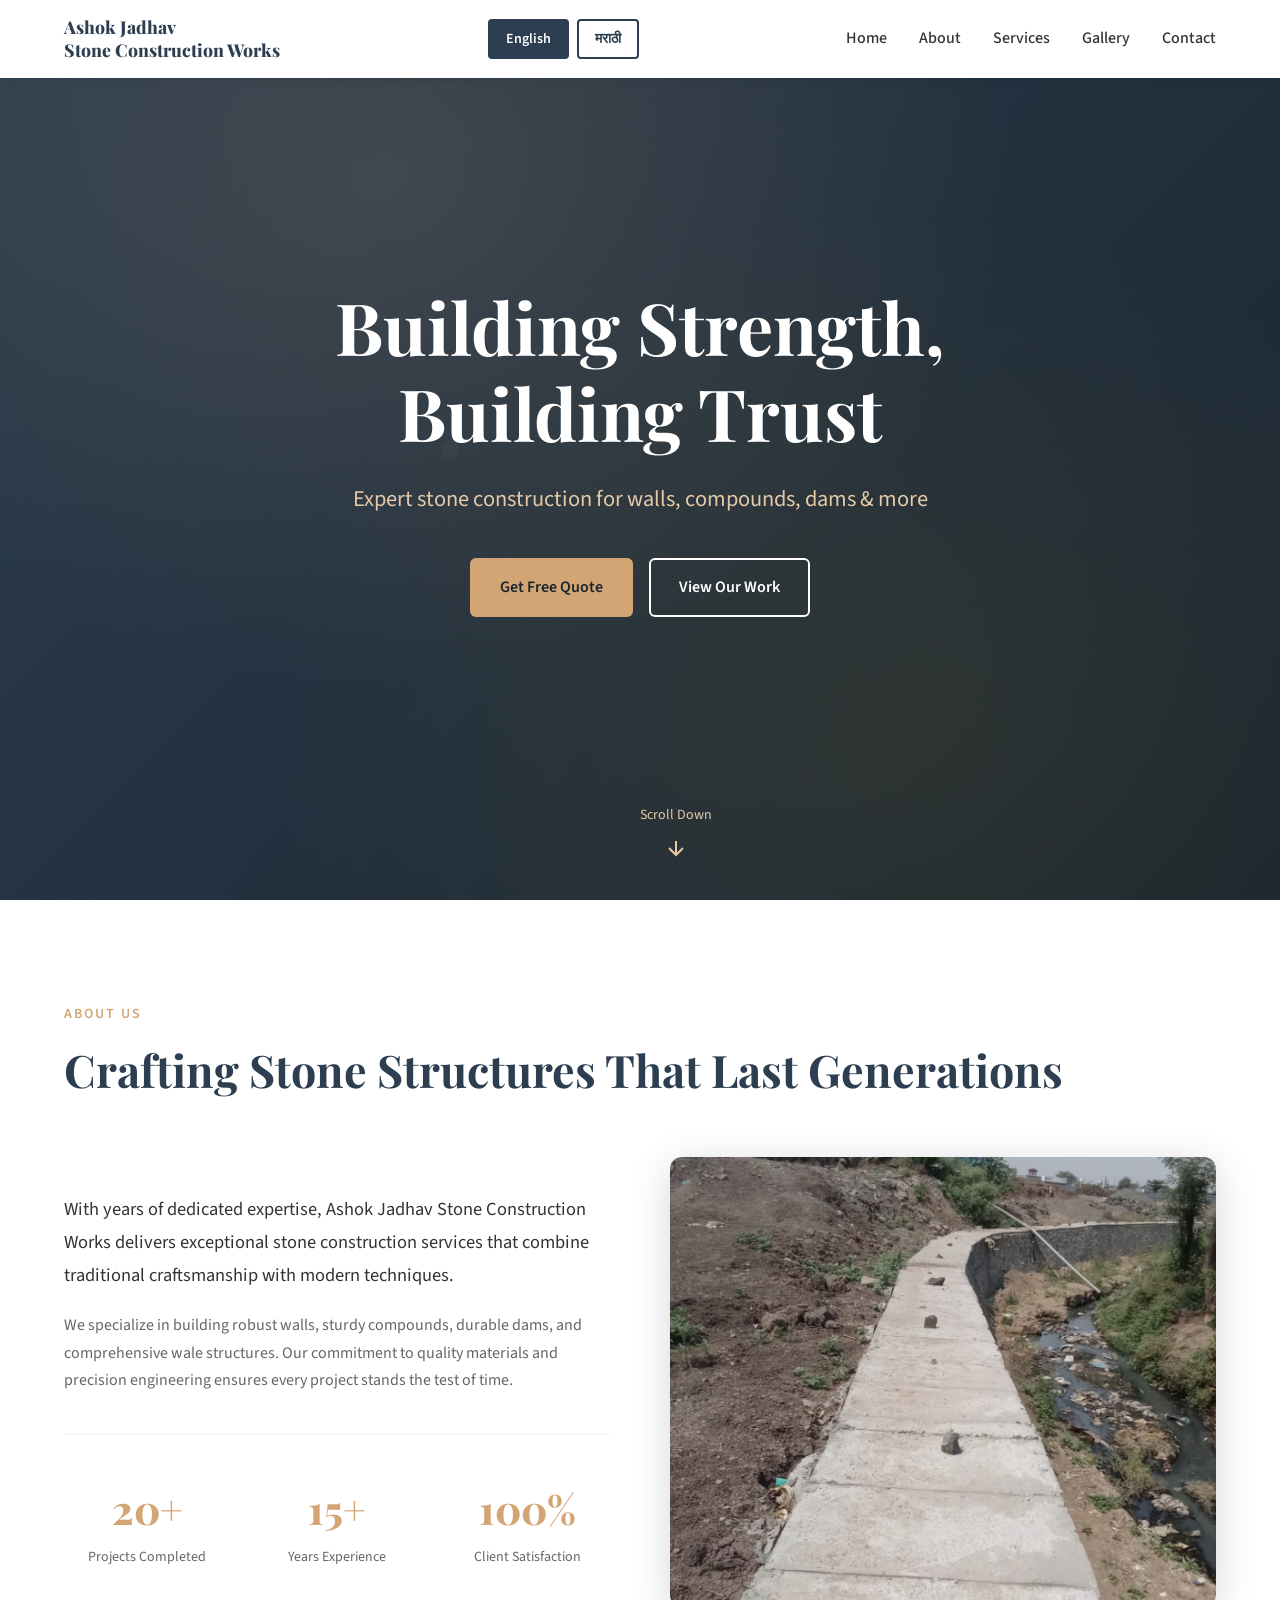
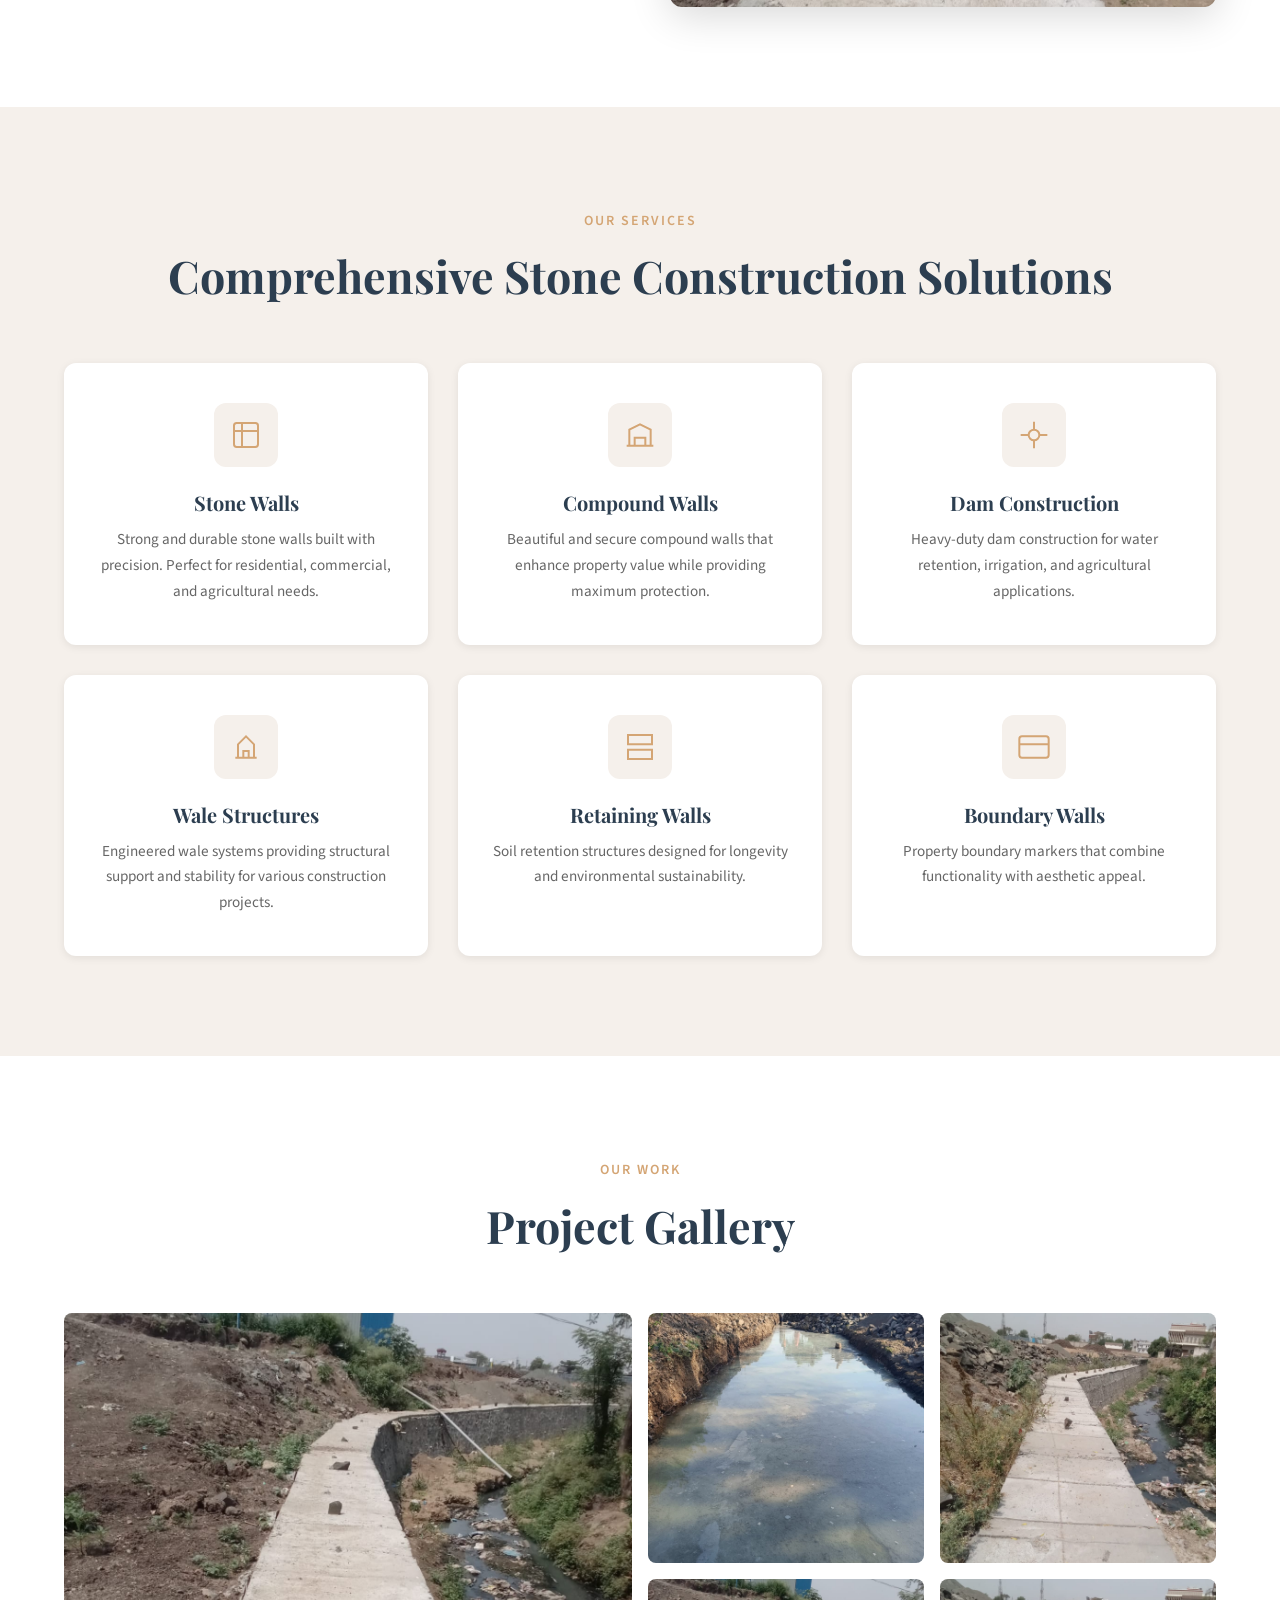
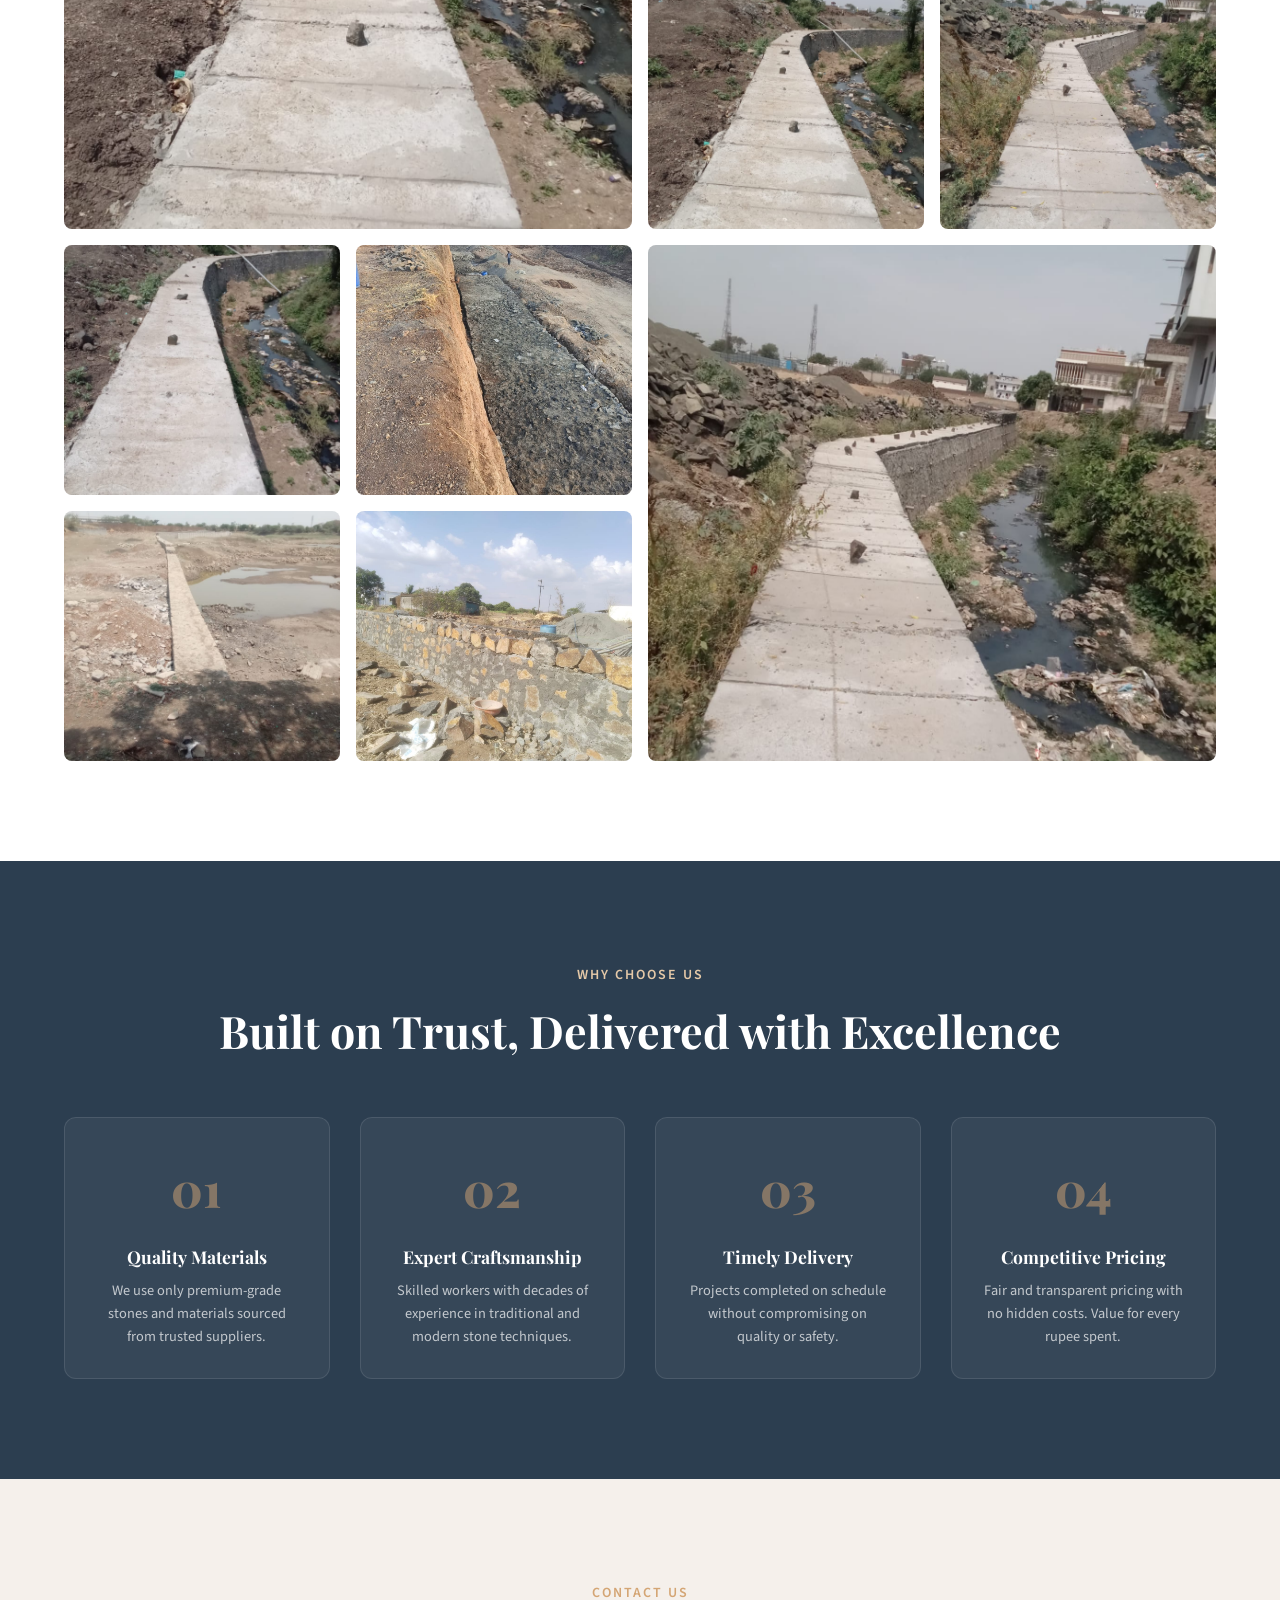
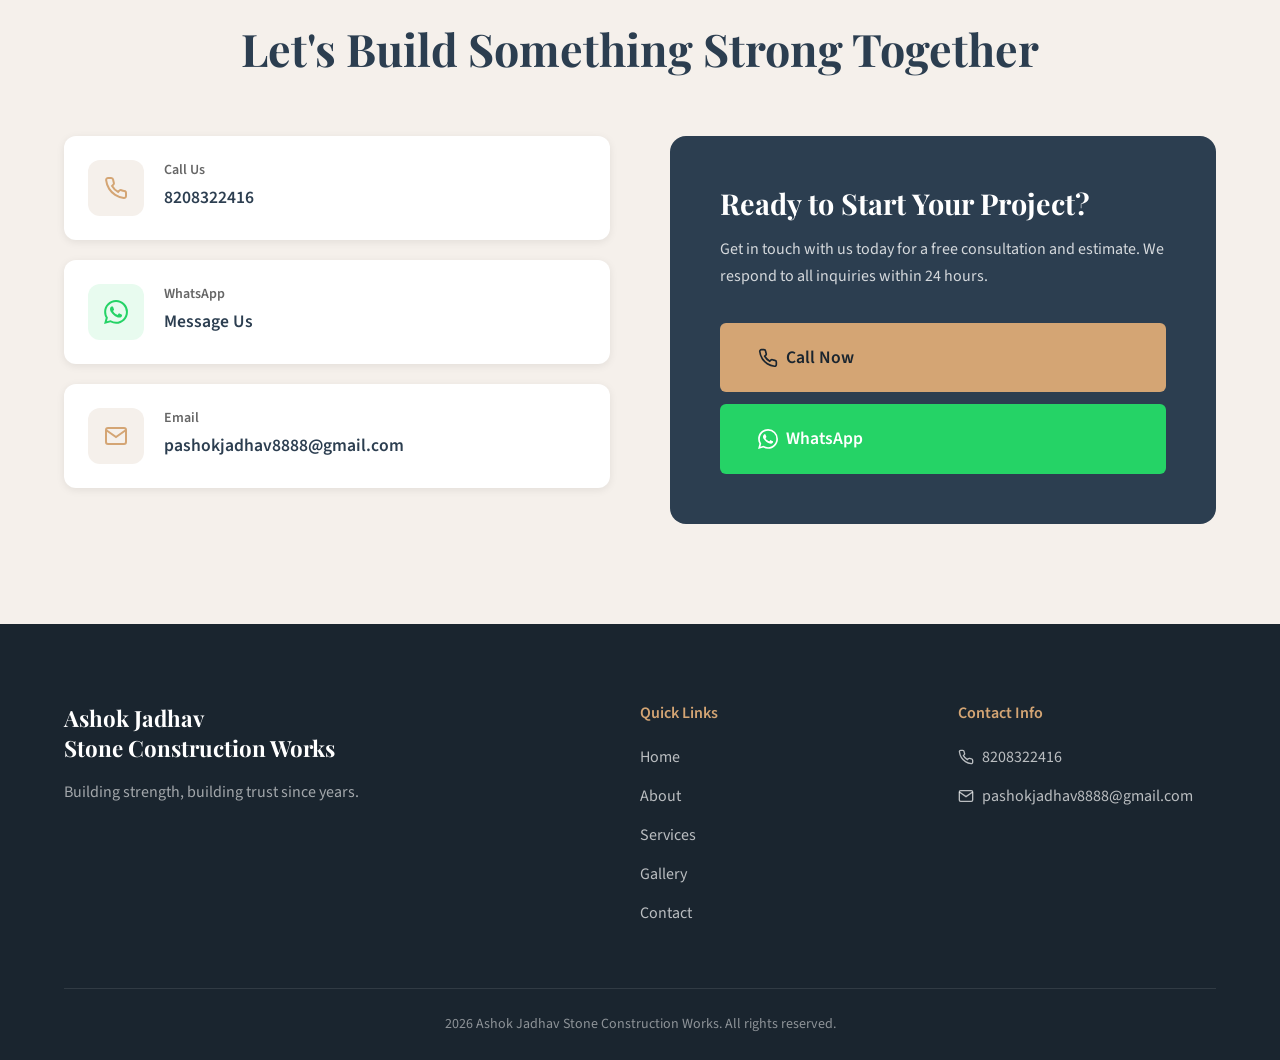
==== index.html @ bc6e1b74 "Add professional stone construction website with bilingual support" ====
<!DOCTYPE html>
<html lang="en">
<head>
    <meta charset="UTF-8">
    <meta name="viewport" content="width=device-width, initial-scale=1.0">
    <title>Ashok Jadhav Stone Construction Works</title>
    <link rel="preconnect" href="https://fonts.googleapis.com">
    <link rel="preconnect" href="https://fonts.gstatic.com" crossorigin>
    <link href="https://fonts.googleapis.com/css2?family=Playfair+Display:wght@600;700;800&family=Source+Sans+3:wght@400;500;600&display=swap" rel="stylesheet">
    <link rel="stylesheet" href="style.css">
</head>
<body>
    <!-- Navigation -->
    <nav class="navbar">
        <div class="nav-container">
            <a href="#" class="logo">Ashok Jadhav<br>Stone Construction Works</a>
            <div class="lang-toggle">
                <button class="lang-btn active" data-lang="en">English</button>
                <button class="lang-btn" data-lang="mr">मराठी</button>
            </div>
            <button class="mobile-menu-btn" aria-label="Menu">
                <span></span>
                <span></span>
                <span></span>
            </button>
            <ul class="nav-links">
                <li><a href="#home" data-en="Home" data-mr="मुख्यपृष्ठ">Home</a></li>
                <li><a href="#about" data-en="About" data-mr="आमच्याबद्दल">About</a></li>
                <li><a href="#services" data-en="Services" data-mr="सेवा">Services</a></li>
                <li><a href="#gallery" data-en="Gallery" data-mr="गॅलरी">Gallery</a></li>
                <li><a href="#contact" data-en="Contact" data-mr="संपर्क">Contact</a></li>
            </ul>
        </div>
    </nav>

    <!-- Hero Section -->
    <section id="home" class="hero">
        <div class="hero-overlay"></div>
        <div class="hero-content">
            <h1 class="hero-title">
                <span data-en="Building Strength," data-mr="ताकद बांधणे,">Building Strength,</span>
                <span data-en="Building Trust" data-mr="विश्वास बांधणे">Building Trust</span>
            </h1>
            <p class="hero-subtitle" data-en="Expert stone construction for walls, compounds, dams & more" data-mr="भिंती, कंपाऊंड, धरण आणि इतर कामांसाठी तज्ञ दगड बांधकाम">Expert stone construction for walls, compounds, dams & more</p>
            <div class="hero-cta">
                <a href="#contact" class="btn btn-primary" data-en="Get Free Quote" data-mr="मोफत कोटेशन मिळवा">Get Free Quote</a>
                <a href="#gallery" class="btn btn-secondary" data-en="View Our Work" data-mr="आमचे काम पहा">View Our Work</a>
            </div>
        </div>
        <div class="hero-scroll">
            <span data-en="Scroll Down" data-mr="खाली स्क्रॉल करा">Scroll Down</span>
            <svg width="24" height="24" viewBox="0 0 24 24" fill="none" stroke="currentColor" stroke-width="2">
                <path d="M12 5v14M5 12l7 7 7-7"/>
            </svg>
        </div>
    </section>

    <!-- About Section -->
    <section id="about" class="section about-section">
        <div class="container">
            <!-- English Content -->
            <div class="lang-content active" data-lang="en">
                <div class="section-header">
                    <span class="section-tag">About Us</span>
                    <h2 class="section-title">Crafting Stone Structures That Last Generations</h2>
                </div>
                <div class="about-grid">
                    <div class="about-text">
                        <p class="about-lead">With years of dedicated expertise, Ashok Jadhav Stone Construction Works delivers exceptional stone construction services that combine traditional craftsmanship with modern techniques.</p>
                        <p>We specialize in building robust walls, sturdy compounds, durable dams, and comprehensive wale structures. Our commitment to quality materials and precision engineering ensures every project stands the test of time.</p>
                        <div class="about-stats">
                            <div class="stat">
                                <span class="stat-number">20+</span>
                                <span class="stat-label">Projects Completed</span>
                            </div>
                            <div class="stat">
                                <span class="stat-number">15+</span>
                                <span class="stat-label">Years Experience</span>
                            </div>
                            <div class="stat">
                                <span class="stat-number">100%</span>
                                <span class="stat-label">Client Satisfaction</span>
                            </div>
                        </div>
                    </div>
                    <div class="about-image">
                        <img src="images/stone-wall-1.jpeg" alt="Stone construction work">
                    </div>
                </div>
            </div>
            <!-- Marathi Content -->
            <div class="lang-content" data-lang="mr">
                <div class="section-header">
                    <span class="section-tag">आमच्याबद्दल</span>
                    <h2 class="section-title">पिढ्या-पिढ्या टिकणारी दगडी संरचना बांधणे</h2>
                </div>
                <div class="about-grid">
                    <div class="about-text">
                        <p class="about-lead">अनेक वर्षांच्या समर्पित कौशल्यासह, अशोक जाधव स्टोन कंस्ट्रक्शन वर्क्स परंपरागत कारागिरी आणि आधुनिक तंत्र यांचे संयोजन करून असाधारण दगड बांधकाम सेवा प्रदान करते.</p>
                        <p>आम्ही मजबूत भिंती, टिकाऊ कंपाऊंड, दीर्घायुषी धरण आणि व्यापक वेल स्ट्रक्चर बांधण्यात माहिर आहोत. गुणवत्तापूर्ण सामग्री आणि अचूक इंजिनीरिंगच्या वचनबद्धतेमुळे प्रत्येक प्रकल्प काळाची कसोटी सहन करतो.</p>
                        <div class="about-stats">
                            <div class="stat">
                                <span class="stat-number">20+</span>
                                <span class="stat-label">पूर्ण केलेले प्रकल्प</span>
                            </div>
                            <div class="stat">
                                <span class="stat-number">15+</span>
                                <span class="stat-label">वर्षांचा अनुभव</span>
                            </div>
                            <div class="stat">
                                <span class="stat-number">100%</span>
                                <span class="stat-label">ग्राहक समाधान</span>
                            </div>
                        </div>
                    </div>
                    <div class="about-image">
                        <img src="images/stone-wall-1.jpeg" alt="दगड बांधकाम काम">
                    </div>
                </div>
            </div>
        </div>
    </section>

    <!-- Services Section -->
    <section id="services" class="section services-section">
        <div class="container">
            <!-- English Content -->
            <div class="lang-content active" data-lang="en">
                <div class="section-header center">
                    <span class="section-tag">Our Services</span>
                    <h2 class="section-title">Comprehensive Stone Construction Solutions</h2>
                </div>
                <div class="services-grid">
                    <div class="service-card">
                        <div class="service-icon">
                            <svg viewBox="0 0 24 24" fill="none" stroke="currentColor" stroke-width="1.5">
                                <rect x="3" y="3" width="18" height="18" rx="2"/>
                                <path d="M3 9h18M9 3v18"/>
                            </svg>
                        </div>
                        <h3>Stone Walls</h3>
                        <p>Strong and durable stone walls built with precision. Perfect for residential, commercial, and agricultural needs.</p>
                    </div>
                    <div class="service-card">
                        <div class="service-icon">
                            <svg viewBox="0 0 24 24" fill="none" stroke="currentColor" stroke-width="1.5">
                                <path d="M2 20h20M4 20V8l8-4 8 4v12"/>
                                <path d="M8 20v-6h8v6"/>
                            </svg>
                        </div>
                        <h3>Compound Walls</h3>
                        <p>Beautiful and secure compound walls that enhance property value while providing maximum protection.</p>
                    </div>
                    <div class="service-card">
                        <div class="service-icon">
                            <svg viewBox="0 0 24 24" fill="none" stroke="currentColor" stroke-width="1.5">
                                <path d="M12 2v6M12 22v-6M2 12h6M22 12h-6"/>
                                <circle cx="12" cy="12" r="4"/>
                            </svg>
                        </div>
                        <h3>Dam Construction</h3>
                        <p>Heavy-duty dam construction for water retention, irrigation, and agricultural applications.</p>
                    </div>
                    <div class="service-card">
                        <div class="service-icon">
                            <svg viewBox="0 0 24 24" fill="none" stroke="currentColor" stroke-width="1.5">
                                <path d="M4 20h16M6 20V10l6-6 6 6v10"/>
                                <path d="M10 20v-5h4v5"/>
                            </svg>
                        </div>
                        <h3>Wale Structures</h3>
                        <p>Engineered wale systems providing structural support and stability for various construction projects.</p>
                    </div>
                    <div class="service-card">
                        <div class="service-icon">
                            <svg viewBox="0 0 24 24" fill="none" stroke="currentColor" stroke-width="1.5">
                                <path d="M21 3H3v7h18V3zM21 14H3v7h18v-7z"/>
                            </svg>
                        </div>
                        <h3>Retaining Walls</h3>
                        <p>Soil retention structures designed for longevity and environmental sustainability.</p>
                    </div>
                    <div class="service-card">
                        <div class="service-icon">
                            <svg viewBox="0 0 24 24" fill="none" stroke="currentColor" stroke-width="1.5">
                                <rect x="1" y="4" width="22" height="16" rx="2"/>
                                <path d="M1 10h22"/>
                            </svg>
                        </div>
                        <h3>Boundary Walls</h3>
                        <p>Property boundary markers that combine functionality with aesthetic appeal.</p>
                    </div>
                </div>
            </div>
            <!-- Marathi Content -->
            <div class="lang-content" data-lang="mr">
                <div class="section-header center">
                    <span class="section-tag">आमच्या सेवा</span>
                    <h2 class="section-title">व्यापक दगड बांधकाम उपाय</h2>
                </div>
                <div class="services-grid">
                    <div class="service-card">
                        <div class="service-icon">
                            <svg viewBox="0 0 24 24" fill="none" stroke="currentColor" stroke-width="1.5">
                                <rect x="3" y="3" width="18" height="18" rx="2"/>
                                <path d="M3 9h18M9 3v18"/>
                            </svg>
                        </div>
                        <h3>दगडी भिंती</h3>
                        <p>अचूकतेने बांधलेल्या मजबूत आणि टिकाऊ दगडी भिंती. residential, commercial आणि agricultural गरजांसाठी योग्य.</p>
                    </div>
                    <div class="service-card">
                        <div class="service-icon">
                            <svg viewBox="0 0 24 24" fill="none" stroke="currentColor" stroke-width="1.5">
                                <path d="M2 20h20M4 20V8l8-4 8 4v12"/>
                                <path d="M8 20v-6h8v6"/>
                            </svg>
                        </div>
                        <h3>कंपाऊंड भिंती</h3>
                        <p>सुंदर आणि सुरक्षित कंपाऊंड भिंती ज्या मालमत्तेचे मूल्य वाढवतात आणि जास्तीत जास्त संरक्षण देतात.</p>
                    </div>
                    <div class="service-card">
                        <div class="service-icon">
                            <svg viewBox="0 0 24 24" fill="none" stroke="currentColor" stroke-width="1.5">
                                <path d="M12 2v6M12 22v-6M2 12h6M22 12h-6"/>
                                <circle cx="12" cy="12" r="4"/>
                            </svg>
                        </div>
                        <h3>धरण बांधकाम</h3>
                        <p>पाणी जिरवणे, सिंचन आणि शेती applications साठी भारी-कर्तव्य धरण बांधकाम.</p>
                    </div>
                    <div class="service-card">
                        <div class="service-icon">
                            <svg viewBox="0 0 24 24" fill="none" stroke="currentColor" stroke-width="1.5">
                                <path d="M4 20h16M6 20V10l6-6 6 6v10"/>
                                <path d="M10 20v-5h4v5"/>
                            </svg>
                        </div>
                        <h3>वेल स्ट्रक्चर</h3>
                        <p>विविध बांधकाम प्रकल्पांना संरचनात्मक आधार आणि स्थिरता देणारी engineering वेल सिस्टम.</p>
                    </div>
                    <div class="service-card">
                        <div class="service-icon">
                            <svg viewBox="0 0 24 24" fill="none" stroke="currentColor" stroke-width="1.5">
                                <path d="M21 3H3v7h18V3zM21 14H3v7h18v-7z"/>
                            </svg>
                        </div>
                        <h3>रेटेनिंग वॉल</h3>
                        <p>दीर्घायुष्य आणि पर्यावरणीय शाश्वततेसाठी डिझ़ाइन केलेल्या माती जिरवण्याच्या संरचना.</p>
                    </div>
                    <div class="service-card">
                        <div class="service-icon">
                            <svg viewBox="0 0 24 24" fill="none" stroke="currentColor" stroke-width="1.5">
                                <rect x="1" y="4" width="22" height="16" rx="2"/>
                                <path d="M1 10h22"/>
                            </svg>
                        </div>
                        <h3>बाउंडरी वॉल</h3>
                        <p>कार्यक्षमता आणि सौंदर्य यांचे संयोजन करणारी मालमत्ता सीमा चिन्हे.</p>
                    </div>
                </div>
            </div>
        </div>
    </section>

    <!-- Gallery Section -->
    <section id="gallery" class="section gallery-section">
        <div class="container">
            <!-- English Content -->
            <div class="lang-content active" data-lang="en">
                <div class="section-header center">
                    <span class="section-tag">Our Work</span>
                    <h2 class="section-title">Project Gallery</h2>
                </div>
                <div class="gallery-grid">
                    <div class="gallery-item large">
                        <img src="images/stone-wall-1.jpeg" alt="Stone Wall Construction">
                        <div class="gallery-overlay">
                            <span>Stone Wall</span>
                        </div>
                    </div>
                    <div class="gallery-item">
                        <img src="images/compound-wall-1.jpeg" alt="Compound Wall">
                        <div class="gallery-overlay">
                            <span>Compound Wall</span>
                        </div>
                    </div>
                    <div class="gallery-item">
                        <img src="images/dam-construction-1.jpeg" alt="Dam Construction">
                        <div class="gallery-overlay">
                            <span>Dam Construction</span>
                        </div>
                    </div>
                    <div class="gallery-item">
                        <img src="images/retaining-wall-1.jpeg" alt="Retaining Wall">
                        <div class="gallery-overlay">
                            <span>Retaining Wall</span>
                        </div>
                    </div>
                    <div class="gallery-item">
                        <img src="images/stone-work-1.jpeg" alt="Stone Work">
                        <div class="gallery-overlay">
                            <span>Stone Work</span>
                        </div>
                    </div>
                    <div class="gallery-item">
                        <img src="images/foundation-work-1.jpeg" alt="Foundation Work">
                        <div class="gallery-overlay">
                            <span>Foundation Work</span>
                        </div>
                    </div>
                    <div class="gallery-item">
                        <img src="images/wall-structure-1.jpeg" alt="Wall Structure">
                        <div class="gallery-overlay">
                            <span>Wall Structure</span>
                        </div>
                    </div>
                    <div class="gallery-item large">
                        <img src="images/construction-detail-1.jpeg" alt="Construction Detail">
                        <div class="gallery-overlay">
                            <span>Construction Detail</span>
                        </div>
                    </div>
                    <div class="gallery-item">
                        <img src="images/stone-masonry-1.jpeg" alt="Stone Masonry">
                        <div class="gallery-overlay">
                            <span>Stone Masonry</span>
                        </div>
                    </div>
                    <div class="gallery-item">
                        <img src="images/boundary-wall-1.jpeg" alt="Boundary Wall">
                        <div class="gallery-overlay">
                            <span>Boundary Wall</span>
                        </div>
                    </div>
                </div>
            </div>
            <!-- Marathi Content -->
            <div class="lang-content" data-lang="mr">
                <div class="section-header center">
                    <span class="section-tag">आमचे काम</span>
                    <h2 class="section-title">प्रकल्प गॅलरी</h2>
                </div>
                <div class="gallery-grid">
                    <div class="gallery-item large">
                        <img src="images/stone-wall-1.jpeg" alt="दगडी भिंत">
                        <div class="gallery-overlay">
                            <span>दगडी भिंत</span>
                        </div>
                    </div>
                    <div class="gallery-item">
                        <img src="images/compound-wall-1.jpeg" alt="कंपाऊंड भिंत">
                        <div class="gallery-overlay">
                            <span>कंपाऊंड भिंत</span>
                        </div>
                    </div>
                    <div class="gallery-item">
                        <img src="images/dam-construction-1.jpeg" alt="धरण बांधकाम">
                        <div class="gallery-overlay">
                            <span>धरण बांधकाम</span>
                        </div>
                    </div>
                    <div class="gallery-item">
                        <img src="images/retaining-wall-1.jpeg" alt="रेटेनिंग वॉल">
                        <div class="gallery-overlay">
                            <span>रेटेनिंग वॉल</span>
                        </div>
                    </div>
                    <div class="gallery-item">
                        <img src="images/stone-work-1.jpeg" alt="दगड काम">
                        <div class="gallery-overlay">
                            <span>दगड काम</span>
                        </div>
                    </div>
                    <div class="gallery-item">
                        <img src="images/foundation-work-1.jpeg" alt="फाउंडेशन काम">
                        <div class="gallery-overlay">
                            <span>फाउंडेशन काम</span>
                        </div>
                    </div>
                    <div class="gallery-item">
                        <img src="images/wall-structure-1.jpeg" alt="भिंत संरचना">
                        <div class="gallery-overlay">
                            <span>भिंत संरचना</span>
                        </div>
                    </div>
                    <div class="gallery-item large">
                        <img src="images/construction-detail-1.jpeg" alt="बांधकाम तपशील">
                        <div class="gallery-overlay">
                            <span>बांधकाम तपशील</span>
                        </div>
                    </div>
                    <div class="gallery-item">
                        <img src="images/stone-masonry-1.jpeg" alt="दगड विटा">
                        <div class="gallery-overlay">
                            <span>दगड विटा</span>
                        </div>
                    </div>
                    <div class="gallery-item">
                        <img src="images/boundary-wall-1.jpeg" alt="बाउंडरी वॉल">
                        <div class="gallery-overlay">
                            <span>बाउंडरी वॉल</span>
                        </div>
                    </div>
                </div>
            </div>
        </div>
    </section>

    <!-- Why Choose Us Section -->
    <section class="section features-section">
        <div class="container">
            <!-- English Content -->
            <div class="lang-content active" data-lang="en">
                <div class="section-header center">
                    <span class="section-tag">Why Choose Us</span>
                    <h2 class="section-title">Built on Trust, Delivered with Excellence</h2>
                </div>
                <div class="features-grid">
                    <div class="feature-card">
                        <div class="feature-number">01</div>
                        <h3>Quality Materials</h3>
                        <p>We use only premium-grade stones and materials sourced from trusted suppliers.</p>
                    </div>
                    <div class="feature-card">
                        <div class="feature-number">02</div>
                        <h3>Expert Craftsmanship</h3>
                        <p>Skilled workers with decades of experience in traditional and modern stone techniques.</p>
                    </div>
                    <div class="feature-card">
                        <div class="feature-number">03</div>
                        <h3>Timely Delivery</h3>
                        <p>Projects completed on schedule without compromising on quality or safety.</p>
                    </div>
                    <div class="feature-card">
                        <div class="feature-number">04</div>
                        <h3>Competitive Pricing</h3>
                        <p>Fair and transparent pricing with no hidden costs. Value for every rupee spent.</p>
                    </div>
                </div>
            </div>
            <!-- Marathi Content -->
            <div class="lang-content" data-lang="mr">
                <div class="section-header center">
                    <span class="section-tag">आम्ही निवडण्याची कारणे</span>
                    <h2 class="section-title">विश्वासावर बांधले, उत्कृष्टतेने दिले</h2>
                </div>
                <div class="features-grid">
                    <div class="feature-card">
                        <div class="feature-number">01</div>
                        <h3>गुणवत्तापूर्ण सामग्री</h3>
                        <p>आम्ही फक्त प्रीमियम-ग्रेड दगड आणि विश्वासू पुरवठादारांकडून मिळवलेली सामग्री वापरतो.</p>
                    </div>
                    <div class="feature-card">
                        <div class="feature-number">02</div>
                        <h3>तज्ञ कारागिरी</h3>
                        <p>पारंपरिक आणि आधुनिक दगड तंत्रात दशकांचा अनुभव असलेले कुशल कामगार.</p>
                    </div>
                    <div class="feature-card">
                        <div class="feature-number">03</div>
                        <h3>वेळेवर डिलिव्हरी</h3>
                        <p>गुणवत्ता किंवा सुरक्षिततेला компроміс न करता वेळेत पूर्ण केलेले प्रकल्प.</p>
                    </div>
                    <div class="feature-card">
                        <div class="feature-number">04</div>
                        <h3>स्पर्धात्मक किंमत</h3>
                        <p>लपविलेल्या कोणत्याही खर्चाशिवाय न्याय्य आणि पारदर्शी किंमत. प्रत्येक रुपया खर्चीला मूल्य.</p>
                    </div>
                </div>
            </div>
        </div>
    </section>

    <!-- Contact Section -->
    <section id="contact" class="section contact-section">
        <div class="container">
            <!-- English Content -->
            <div class="lang-content active" data-lang="en">
                <div class="section-header center">
                    <span class="section-tag">Contact Us</span>
                    <h2 class="section-title">Let's Build Something Strong Together</h2>
                </div>
                <div class="contact-grid">
                    <div class="contact-info">
                        <div class="contact-card">
                            <div class="contact-icon">
                                <svg viewBox="0 0 24 24" fill="none" stroke="currentColor" stroke-width="2">
                                    <path d="M22 16.92v3a2 2 0 01-2.18 2 19.79 19.79 0 01-8.63-3.07 19.5 19.5 0 01-6-6 19.79 19.79 0 01-3.07-8.67A2 2 0 014.11 2h3a2 2 0 012 1.72 12.84 12.84 0 00.7 2.81 2 2 0 01-.45 2.11L8.09 9.91a16 16 0 006 6l1.27-1.27a2 2 0 012.11-.45 12.84 12.84 0 002.81.7A2 2 0 0122 16.92z"/>
                                </svg>
                            </div>
                            <div class="contact-details">
                                <h4>Call Us</h4>
                                <a href="tel:8208322416" class="contact-link">8208322416</a>
                            </div>
                        </div>
                        <div class="contact-card">
                            <div class="contact-icon whatsapp">
                                <svg viewBox="0 0 24 24" fill="currentColor">
                                    <path d="M17.472 14.382c-.297-.149-1.758-.867-2.03-.967-.273-.099-.471-.148-.67.15-.197.297-.767.966-.94 1.164-.173.199-.347.223-.644.075-.297-.15-1.255-.463-2.39-1.475-.883-.788-1.48-1.761-1.653-2.059-.173-.297-.018-.458.13-.606.134-.133.298-.347.446-.52.149-.174.198-.298.298-.497.099-.198.05-.371-.025-.52-.075-.149-.669-1.612-.916-2.207-.242-.579-.487-.5-.669-.51-.173-.008-.371-.01-.57-.01-.198 0-.52.074-.792.372-.272.297-1.04 1.016-1.04 2.479 0 1.462 1.065 2.875 1.213 3.074.149.198 2.096 3.2 5.077 4.487.709.306 1.262.489 1.694.625.712.227 1.36.195 1.871.118.571-.085 1.758-.719 2.006-1.413.248-.694.248-1.289.173-1.413-.074-.124-.272-.198-.57-.347m-5.421 7.403h-.004a9.87 9.87 0 01-5.031-1.378l-.361-.214-3.741.982.998-3.648-.235-.374a9.86 9.86 0 01-1.51-5.26c.001-5.45 4.436-9.884 9.888-9.884 2.64 0 5.122 1.03 6.988 2.898a9.825 9.825 0 012.893 6.994c-.003 5.45-4.437 9.884-9.885 9.884m8.413-18.297A11.815 11.815 0 0012.05 0C5.495 0 .16 5.335.157 11.892c0 2.096.547 4.142 1.588 5.945L.057 24l6.305-1.654a11.882 11.882 0 005.683 1.448h.005c6.554 0 11.89-5.335 11.893-11.893a11.821 11.821 0 00-3.48-8.413z"/>
                                </svg>
                            </div>
                            <div class="contact-details">
                                <h4>WhatsApp</h4>
                                <a href="https://wa.me/918208322416?text=Hello%20Ashok%20Jadhav%20Stone%20Construction%20Works,%20I%20would%20like%20to%20inquire%20about%20your%20services." target="_blank" rel="noopener noreferrer" class="contact-link">Message Us</a>
                            </div>
                        </div>
                        <div class="contact-card">
                            <div class="contact-icon">
                                <svg viewBox="0 0 24 24" fill="none" stroke="currentColor" stroke-width="2">
                                    <path d="M4 4h16c1.1 0 2 .9 2 2v12c0 1.1-.9 2-2 2H4c-1.1 0-2-.9-2-2V6c0-1.1.9-2 2-2z"/>
                                    <polyline points="22,6 12,13 2,6"/>
                                </svg>
                            </div>
                            <div class="contact-details">
                                <h4>Email</h4>
                                <a href="mailto:pashokjadhav8888@gmail.com" class="contact-link">pashokjadhav8888@gmail.com</a>
                            </div>
                        </div>
                    </div>
                    <div class="contact-cta">
                        <h3>Ready to Start Your Project?</h3>
                        <p>Get in touch with us today for a free consultation and estimate. We respond to all inquiries within 24 hours.</p>
                        <div class="cta-buttons">
                            <a href="tel:8208322416" class="btn btn-primary btn-large">
                                <svg viewBox="0 0 24 24" fill="none" stroke="currentColor" stroke-width="2" width="20" height="20">
                                    <path d="M22 16.92v3a2 2 0 01-2.18 2 19.79 19.79 0 01-8.63-3.07 19.5 19.5 0 01-6-6 19.79 19.79 0 01-3.07-8.67A2 2 0 014.11 2h3a2 2 0 012 1.72 12.84 12.84 0 00.7 2.81 2 2 0 01-.45 2.11L8.09 9.91a16 16 0 006 6l1.27-1.27a2 2 0 012.11-.45 12.84 12.84 0 002.81.7A2 2 0 0122 16.92z"/>
                                </svg>
                                Call Now
                            </a>
                            <a href="https://wa.me/918208322416?text=Hello%20Ashok%20Jadhav%20Stone%20Construction%20Works,%20I%20would%20like%20to%20inquire%20about%20your%20services." target="_blank" rel="noopener noreferrer" class="btn btn-whatsapp btn-large">
                                <svg viewBox="0 0 24 24" fill="currentColor" width="20" height="20">
                                    <path d="M17.472 14.382c-.297-.149-1.758-.867-2.03-.967-.273-.099-.471-.148-.67.15-.197.297-.767.966-.94 1.164-.173.199-.347.223-.644.075-.297-.15-1.255-.463-2.39-1.475-.883-.788-1.48-1.761-1.653-2.059-.173-.297-.018-.458.13-.606.134-.133.298-.347.446-.52.149-.174.198-.298.298-.497.099-.198.05-.371-.025-.52-.075-.149-.669-1.612-.916-2.207-.242-.579-.487-.5-.669-.51-.173-.008-.371-.01-.57-.01-.198 0-.52.074-.792.372-.272.297-1.04 1.016-1.04 2.479 0 1.462 1.065 2.875 1.213 3.074.149.198 2.096 3.2 5.077 4.487.709.306 1.262.489 1.694.625.712.227 1.36.195 1.871.118.571-.085 1.758-.719 2.006-1.413.248-.694.248-1.289.173-1.413-.074-.124-.272-.198-.57-.347m-5.421 7.403h-.004a9.87 9.87 0 01-5.031-1.378l-.361-.214-3.741.982.998-3.648-.235-.374a9.86 9.86 0 01-1.51-5.26c.001-5.45 4.436-9.884 9.888-9.884 2.64 0 5.122 1.03 6.988 2.898a9.825 9.825 0 012.893 6.994c-.003 5.45-4.437 9.884-9.885 9.884m8.413-18.297A11.815 11.815 0 0012.05 0C5.495 0 .16 5.335.157 11.892c0 2.096.547 4.142 1.588 5.945L.057 24l6.305-1.654a11.882 11.882 0 005.683 1.448h.005c6.554 0 11.89-5.335 11.893-11.893a11.821 11.821 0 00-3.48-8.413z"/>
                                </svg>
                                WhatsApp
                            </a>
                        </div>
                    </div>
                </div>
            </div>
            <!-- Marathi Content -->
            <div class="lang-content" data-lang="mr">
                <div class="section-header center">
                    <span class="section-tag">संपर्क साधा</span>
                    <h2 class="section-title">एकत्र काहीतरी मजबूत बांधा</h2>
                </div>
                <div class="contact-grid">
                    <div class="contact-info">
                        <div class="contact-card">
                            <div class="contact-icon">
                                <svg viewBox="0 0 24 24" fill="none" stroke="currentColor" stroke-width="2">
                                    <path d="M22 16.92v3a2 2 0 01-2.18 2 19.79 19.79 0 01-8.63-3.07 19.5 19.5 0 01-6-6 19.79 19.79 0 01-3.07-8.67A2 2 0 014.11 2h3a2 2 0 012 1.72 12.84 12.84 0 00.7 2.81 2 2 0 01-.45 2.11L8.09 9.91a16 16 0 006 6l1.27-1.27a2 2 0 012.11-.45 12.84 12.84 0 002.81.7A2 2 0 0122 16.92z"/>
                                </svg>
                            </div>
                            <div class="contact-details">
                                <h4>कॉल करा</h4>
                                <a href="tel:8208322416" class="contact-link">8208322416</a>
                            </div>
                        </div>
                        <div class="contact-card">
                            <div class="contact-icon whatsapp">
                                <svg viewBox="0 0 24 24" fill="currentColor">
                                    <path d="M17.472 14.382c-.297-.149-1.758-.867-2.03-.967-.273-.099-.471-.148-.67.15-.197.297-.767.966-.94 1.164-.173.199-.347.223-.644.075-.297-.15-1.255-.463-2.39-1.475-.883-.788-1.48-1.761-1.653-2.059-.173-.297-.018-.458.13-.606.134-.133.298-.347.446-.52.149-.174.198-.298.298-.497.099-.198.05-.371-.025-.52-.075-.149-.669-1.612-.916-2.207-.242-.579-.487-.5-.669-.51-.173-.008-.371-.01-.57-.01-.198 0-.52.074-.792.372-.272.297-1.04 1.016-1.04 2.479 0 1.462 1.065 2.875 1.213 3.074.149.198 2.096 3.2 5.077 4.487.709.306 1.262.489 1.694.625.712.227 1.36.195 1.871.118.571-.085 1.758-.719 2.006-1.413.248-.694.248-1.289.173-1.413-.074-.124-.272-.198-.57-.347m-5.421 7.403h-.004a9.87 9.87 0 01-5.031-1.378l-.361-.214-3.741.982.998-3.648-.235-.374a9.86 9.86 0 01-1.51-5.26c.001-5.45 4.436-9.884 9.888-9.884 2.64 0 5.122 1.03 6.988 2.898a9.825 9.825 0 012.893 6.994c-.003 5.45-4.437 9.884-9.885 9.884m8.413-18.297A11.815 11.815 0 0012.05 0C5.495 0 .16 5.335.157 11.892c0 2.096.547 4.142 1.588 5.945L.057 24l6.305-1.654a11.882 11.882 0 005.683 1.448h.005c6.554 0 11.89-5.335 11.893-11.893a11.821 11.821 0 00-3.48-8.413z"/>
                                </svg>
                            </div>
                            <div class="contact-details">
                                <h4>व्हॉट्सएप</h4>
                                <a href="https://wa.me/918208322416?text=Hello%20Ashok%20Jadhav%20Stone%20Construction%20Works,%20I%20would%20like%20to%20inquire%20about%20your%20services." target="_blank" rel="noopener noreferrer" class="contact-link">संदेश पाठवा</a>
                            </div>
                        </div>
                        <div class="contact-card">
                            <div class="contact-icon">
                                <svg viewBox="0 0 24 24" fill="none" stroke="currentColor" stroke-width="2">
                                    <path d="M4 4h16c1.1 0 2 .9 2 2v12c0 1.1-.9 2-2 2H4c-1.1 0-2-.9-2-2V6c0-1.1.9-2 2-2z"/>
                                    <polyline points="22,6 12,13 2,6"/>
                                </svg>
                            </div>
                            <div class="contact-details">
                                <h4>ईमेल</h4>
                                <a href="mailto:pashokjadhav8888@gmail.com" class="contact-link">pashokjadhav8888@gmail.com</a>
                            </div>
                        </div>
                    </div>
                    <div class="contact-cta">
                        <h3>आपला प्रकल्प सुरू करण्यास तयार आहात?</h3>
                        <p>मोफत सल्ला आणि अंदाजासाठी आजच आमच्याशी संपर्क साधा. आम्ही 24 तासां内 सर्व विचारणांची प्रतिक्रिया देतो.</p>
                        <div class="cta-buttons">
                            <a href="tel:8208322416" class="btn btn-primary btn-large">
                                <svg viewBox="0 0 24 24" fill="none" stroke="currentColor" stroke-width="2" width="20" height="20">
                                    <path d="M22 16.92v3a2 2 0 01-2.18 2 19.79 19.79 0 01-8.63-3.07 19.5 19.5 0 01-6-6 19.79 19.79 0 01-3.07-8.67A2 2 0 014.11 2h3a2 2 0 012 1.72 12.84 12.84 0 00.7 2.81 2 2 0 01-.45 2.11L8.09 9.91a16 16 0 006 6l1.27-1.27a2 2 0 012.11-.45 12.84 12.84 0 002.81.7A2 2 0 0122 16.92z"/>
                                </svg>
                                आता कॉल करा
                            </a>
                            <a href="https://wa.me/918208322416?text=Hello%20Ashok%20Jadhav%20Stone%20Construction%20Works,%20I%20would%20like%20to%20inquire%20about%20your%20services." target="_blank" rel="noopener noreferrer" class="btn btn-whatsapp btn-large">
                                <svg viewBox="0 0 24 24" fill="currentColor" width="20" height="20">
                                    <path d="M17.472 14.382c-.297-.149-1.758-.867-2.03-.967-.273-.099-.471-.148-.67.15-.197.297-.767.966-.94 1.164-.173.199-.347.223-.644.075-.297-.15-1.255-.463-2.39-1.475-.883-.788-1.48-1.761-1.653-2.059-.173-.297-.018-.458.13-.606.134-.133.298-.347.446-.52.149-.174.198-.298.298-.497.099-.198.05-.371-.025-.52-.075-.149-.669-1.612-.916-2.207-.242-.579-.487-.5-.669-.51-.173-.008-.371-.01-.57-.01-.198 0-.52.074-.792.372-.272.297-1.04 1.016-1.04 2.479 0 1.462 1.065 2.875 1.213 3.074.149.198 2.096 3.2 5.077 4.487.709.306 1.262.489 1.694.625.712.227 1.36.195 1.871.118.571-.085 1.758-.719 2.006-1.413.248-.694.248-1.289.173-1.413-.074-.124-.272-.198-.57-.347m-5.421 7.403h-.004a9.87 9.87 0 01-5.031-1.378l-.361-.214-3.741.982.998-3.648-.235-.374a9.86 9.86 0 01-1.51-5.26c.001-5.45 4.436-9.884 9.888-9.884 2.64 0 5.122 1.03 6.988 2.898a9.825 9.825 0 012.893 6.994c-.003 5.45-4.437 9.884-9.885 9.884m8.413-18.297A11.815 11.815 0 0012.05 0C5.495 0 .16 5.335.157 11.892c0 2.096.547 4.142 1.588 5.945L.057 24l6.305-1.654a11.882 11.882 0 005.683 1.448h.005c6.554 0 11.89-5.335 11.893-11.893a11.821 11.821 0 00-3.48-8.413z"/>
                                </svg>
                                व्हॉट्सएप
                            </a>
                        </div>
                    </div>
                </div>
            </div>
        </div>
    </section>

    <!-- Footer -->
    <footer class="footer">
        <div class="container">
            <div class="footer-content">
                <div class="footer-brand">
                    <h3>Ashok Jadhav<br>Stone Construction Works</h3>
                    <p data-en="Building strength, building trust since years." data-mr="अनेक वर्षांपासून ताकद बांधणे, विश्वास बांधणे.">Building strength, building trust since years.</p>
                </div>
                <div class="footer-links">
                    <h4 data-en="Quick Links" data-mr="त्वरित दुवे">Quick Links</h4>
                    <ul>
                        <li><a href="#home" data-en="Home" data-mr="मुख्यपृष्ठ">Home</a></li>
                        <li><a href="#about" data-en="About" data-mr="आमच्याबद्दल">About</a></li>
                        <li><a href="#services" data-en="Services" data-mr="सेवा">Services</a></li>
                        <li><a href="#gallery" data-en="Gallery" data-mr="गॅलरी">Gallery</a></li>
                        <li><a href="#contact" data-en="Contact" data-mr="संपर्क">Contact</a></li>
                    </ul>
                </div>
                <div class="footer-contact">
                    <h4 data-en="Contact Info" data-mr="संपर्क माहिती">Contact Info</h4>
                    <ul>
                        <li>
                            <svg viewBox="0 0 24 24" fill="none" stroke="currentColor" stroke-width="2" width="16" height="16">
                                <path d="M22 16.92v3a2 2 0 01-2.18 2 19.79 19.79 0 01-8.63-3.07 19.5 19.5 0 01-6-6 19.79 19.79 0 01-3.07-8.67A2 2 0 014.11 2h3a2 2 0 012 1.72 12.84 12.84 0 00.7 2.81 2 2 0 01-.45 2.11L8.09 9.91a16 16 0 006 6l1.27-1.27a2 2 0 012.11-.45 12.84 12.84 0 002.81.7A2 2 0 0122 16.92z"/>
                            </svg>
                            <a href="tel:8208322416">8208322416</a>
                        </li>
                        <li>
                            <svg viewBox="0 0 24 24" fill="none" stroke="currentColor" stroke-width="2" width="16" height="16">
                                <path d="M4 4h16c1.1 0 2 .9 2 2v12c0 1.1-.9 2-2 2H4c-1.1 0-2-.9-2-2V6c0-1.1.9-2 2-2z"/>
                                <polyline points="22,6 12,13 2,6"/>
                            </svg>
                            <a href="mailto:pashokjadhav8888@gmail.com">pashokjadhav8888@gmail.com</a>
                        </li>
                    </ul>
                </div>
            </div>
            <div class="footer-bottom">
                <p data-en="2026 Ashok Jadhav Stone Construction Works. All rights reserved." data-mr="2026 अशोक जाधव स्टोन कंस्ट्रक्शन वर्क्स. सर्व rights राखीव.">2026 Ashok Jadhav Stone Construction Works. All rights reserved.</p>
            </div>
        </div>
    </footer>

    <script src="script.js"></script>
</body>
</html>
---- style.css ----
/* ===== CSS Variables ===== */
:root {
    --color-primary: #2C3E50;
    --color-primary-dark: #1a252f;
    --color-secondary: #D4A574;
    --color-secondary-light: #E5C9A8;
    --color-accent: #B8860B;
    --color-stone: #8B7355;
    --color-bg: #FAFAFA;
    --color-bg-alt: #F5F0EB;
    --color-text: #333333;
    --color-text-light: #666666;
    --color-white: #FFFFFF;
    --color-whatsapp: #25D366;

    --font-display: 'Playfair Display', Georgia, serif;
    --font-body: 'Source Sans 3', -apple-system, BlinkMacSystemFont, sans-serif;

    --shadow-sm: 0 2px 8px rgba(0,0,0,0.08);
    --shadow-md: 0 4px 20px rgba(0,0,0,0.12);
    --shadow-lg: 0 8px 40px rgba(0,0,0,0.16);

    --transition: all 0.3s cubic-bezier(0.4, 0, 0.2, 1);
}

/* ===== Reset & Base ===== */
*, *::before, *::after {
    margin: 0;
    padding: 0;
    box-sizing: border-box;
}

html {
    scroll-behavior: smooth;
    font-size: 16px;
}

body {
    font-family: var(--font-body);
    color: var(--color-text);
    background: var(--color-bg);
    line-height: 1.7;
    -webkit-font-smoothing: antialiased;
}

img {
    max-width: 100%;
    height: auto;
    display: block;
}

a {
    text-decoration: none;
    color: inherit;
}

ul {
    list-style: none;
}

.container {
    width: 100%;
    max-width: 1200px;
    margin: 0 auto;
    padding: 0 24px;
}

/* ===== Typography ===== */
h1, h2, h3, h4 {
    font-family: var(--font-display);
    font-weight: 700;
    line-height: 1.2;
}

/* ===== Navigation ===== */
.navbar {
    position: fixed;
    top: 0;
    left: 0;
    right: 0;
    z-index: 1000;
    background: var(--color-white);
    box-shadow: var(--shadow-sm);
    transition: var(--transition);
}

.navbar.scrolled {
    box-shadow: var(--shadow-md);
}

.nav-container {
    display: flex;
    align-items: center;
    justify-content: space-between;
    max-width: 1200px;
    margin: 0 auto;
    padding: 16px 24px;
}

.logo {
    font-family: var(--font-display);
    font-size: 1.1rem;
    font-weight: 800;
    color: var(--color-primary);
    line-height: 1.3;
}

.lang-toggle {
    display: flex;
    gap: 8px;
}

.lang-btn {
    padding: 8px 16px;
    border: 2px solid var(--color-primary);
    background: transparent;
    color: var(--color-primary);
    font-family: var(--font-body);
    font-size: 0.875rem;
    font-weight: 600;
    cursor: pointer;
    border-radius: 4px;
    transition: var(--transition);
}

.lang-btn:hover {
    background: var(--color-primary);
    color: var(--color-white);
}

.lang-btn.active {
    background: var(--color-primary);
    color: var(--color-white);
}

.nav-links {
    display: flex;
    gap: 32px;
}

.nav-links a {
    font-weight: 500;
    color: var(--color-text);
    transition: var(--transition);
    position: relative;
}

.nav-links a::after {
    content: '';
    position: absolute;
    bottom: -4px;
    left: 0;
    width: 0;
    height: 2px;
    background: var(--color-secondary);
    transition: var(--transition);
}

.nav-links a:hover::after {
    width: 100%;
}

.mobile-menu-btn {
    display: none;
    flex-direction: column;
    gap: 5px;
    padding: 8px;
    background: none;
    border: none;
    cursor: pointer;
}

.mobile-menu-btn span {
    width: 24px;
    height: 2px;
    background: var(--color-primary);
    transition: var(--transition);
}

/* ===== Hero Section ===== */
.hero {
    position: relative;
    min-height: 100vh;
    display: flex;
    align-items: center;
    justify-content: center;
    background: linear-gradient(135deg, var(--color-primary) 0%, var(--color-primary-dark) 100%);
    overflow: hidden;
}

.hero::before {
    content: '';
    position: absolute;
    inset: 0;
    background: url('data:image/svg+xml,<svg xmlns="http://www.w3.org/2000/svg" viewBox="0 0 100 100"><defs><pattern id="grain" width="100" height="100" patternUnits="userSpaceOnUse"><circle cx="50" cy="50" r="1" fill="rgba(255,255,255,0.03)"/></pattern></defs><rect width="100" height="100" fill="url(%23grain)"/></svg>');
    pointer-events: none;
}

.hero-overlay {
    position: absolute;
    inset: 0;
    background: radial-gradient(ellipse at 30% 20%, rgba(212, 165, 116, 0.15) 0%, transparent 50%),
                radial-gradient(ellipse at 70% 80%, rgba(184, 134, 11, 0.1) 0%, transparent 50%);
}

.hero-content {
    position: relative;
    text-align: center;
    color: var(--color-white);
    padding: 0 24px;
    max-width: 900px;
}

.hero-title {
    font-size: clamp(2.5rem, 6vw, 4.5rem);
    margin-bottom: 24px;
    opacity: 0;
    transform: translateY(30px);
    animation: fadeUp 0.8s ease forwards;
}

.hero-title span {
    display: block;
}

.hero-subtitle {
    font-size: clamp(1.1rem, 2.5vw, 1.4rem);
    color: var(--color-secondary-light);
    margin-bottom: 40px;
    opacity: 0;
    transform: translateY(30px);
    animation: fadeUp 0.8s ease 0.2s forwards;
}

.hero-cta {
    display: flex;
    gap: 16px;
    justify-content: center;
    flex-wrap: wrap;
    opacity: 0;
    transform: translateY(30px);
    animation: fadeUp 0.8s ease 0.4s forwards;
}

.hero-scroll {
    position: absolute;
    bottom: 40px;
    left: 50%;
    transform: translateX(-50%);
    display: flex;
    flex-direction: column;
    align-items: center;
    gap: 8px;
    color: var(--color-secondary-light);
    font-size: 0.875rem;
    opacity: 0;
    animation: fadeUp 0.8s ease 0.6s forwards;
}

.hero-scroll svg {
    animation: bounce 2s ease infinite;
}

@keyframes fadeUp {
    to {
        opacity: 1;
        transform: translateY(0);
    }
}

@keyframes bounce {
    0%, 100% { transform: translateY(0); }
    50% { transform: translateY(8px); }
}

/* ===== Buttons ===== */
.btn {
    display: inline-flex;
    align-items: center;
    gap: 8px;
    padding: 14px 28px;
    font-family: var(--font-body);
    font-size: 1rem;
    font-weight: 600;
    border-radius: 6px;
    cursor: pointer;
    transition: var(--transition);
    border: 2px solid transparent;
}

.btn-primary {
    background: var(--color-secondary);
    color: var(--color-primary-dark);
}

.btn-primary:hover {
    background: var(--color-accent);
    color: var(--color-white);
    transform: translateY(-2px);
    box-shadow: 0 8px 24px rgba(184, 134, 11, 0.3);
}

.btn-secondary {
    background: transparent;
    border-color: var(--color-white);
    color: var(--color-white);
}

.btn-secondary:hover {
    background: var(--color-white);
    color: var(--color-primary);
}

.btn-whatsapp {
    background: var(--color-whatsapp);
    color: var(--color-white);
}

.btn-whatsapp:hover {
    background: #20bd5a;
    transform: translateY(-2px);
    box-shadow: 0 8px 24px rgba(37, 211, 102, 0.3);
}

.btn-large {
    padding: 18px 36px;
    font-size: 1.1rem;
}

/* ===== Sections ===== */
.section {
    padding: 100px 0;
}

.section-header {
    margin-bottom: 60px;
}

.section-header.center {
    text-align: center;
}

.section-tag {
    display: inline-block;
    font-size: 0.875rem;
    font-weight: 600;
    text-transform: uppercase;
    letter-spacing: 2px;
    color: var(--color-secondary);
    margin-bottom: 16px;
}

.section-title {
    font-size: clamp(1.8rem, 4vw, 2.8rem);
    color: var(--color-primary);
}

/* ===== About Section ===== */
.about-section {
    background: var(--color-white);
}

.about-grid {
    display: grid;
    grid-template-columns: 1fr 1fr;
    gap: 60px;
    align-items: center;
}

.about-text p {
    color: var(--color-text-light);
    margin-bottom: 20px;
}

.about-lead {
    font-size: 1.15rem;
    line-height: 1.8;
    color: var(--color-text) !important;
}

.about-stats {
    display: grid;
    grid-template-columns: repeat(3, 1fr);
    gap: 24px;
    margin-top: 40px;
    padding-top: 40px;
    border-top: 1px solid var(--color-bg-alt);
}

.stat {
    text-align: center;
}

.stat-number {
    display: block;
    font-family: var(--font-display);
    font-size: 2.5rem;
    font-weight: 800;
    color: var(--color-secondary);
}

.stat-label {
    font-size: 0.875rem;
    color: var(--color-text-light);
}

.about-image {
    position: relative;
    border-radius: 12px;
    overflow: hidden;
    box-shadow: var(--shadow-lg);
}

.about-image::before {
    content: '';
    position: absolute;
    inset: 0;
    background: linear-gradient(135deg, rgba(44, 62, 80, 0.1) 0%, transparent 100%);
    z-index: 1;
}

.about-image img {
    width: 100%;
    height: 450px;
    object-fit: cover;
    transition: transform 0.6s ease;
}

.about-image:hover img {
    transform: scale(1.05);
}

/* ===== Services Section ===== */
.services-section {
    background: var(--color-bg-alt);
}

.services-grid {
    display: grid;
    grid-template-columns: repeat(3, 1fr);
    gap: 30px;
}

.service-card {
    background: var(--color-white);
    padding: 40px 30px;
    border-radius: 12px;
    text-align: center;
    box-shadow: var(--shadow-sm);
    transition: var(--transition);
    position: relative;
    overflow: hidden;
}

.service-card::before {
    content: '';
    position: absolute;
    top: 0;
    left: 0;
    right: 0;
    height: 4px;
    background: linear-gradient(90deg, var(--color-secondary), var(--color-accent));
    transform: scaleX(0);
    transition: var(--transition);
}

.service-card:hover {
    transform: translateY(-8px);
    box-shadow: var(--shadow-lg);
}

.service-card:hover::before {
    transform: scaleX(1);
}

.service-icon {
    width: 64px;
    height: 64px;
    margin: 0 auto 24px;
    display: flex;
    align-items: center;
    justify-content: center;
    background: var(--color-bg-alt);
    border-radius: 12px;
    color: var(--color-secondary);
}

.service-icon svg {
    width: 32px;
    height: 32px;
}

.service-card h3 {
    font-size: 1.25rem;
    margin-bottom: 12px;
    color: var(--color-primary);
}

.service-card p {
    font-size: 0.95rem;
    color: var(--color-text-light);
    line-height: 1.7;
}

/* ===== Gallery Section ===== */
.gallery-section {
    background: var(--color-white);
}

.gallery-grid {
    display: grid;
    grid-template-columns: repeat(4, 1fr);
    grid-auto-rows: 250px;
    gap: 16px;
}

.gallery-item {
    position: relative;
    border-radius: 8px;
    overflow: hidden;
    cursor: pointer;
}

.gallery-item.large {
    grid-column: span 2;
    grid-row: span 2;
}

.gallery-item img {
    width: 100%;
    height: 100%;
    object-fit: cover;
    transition: transform 0.6s ease;
}

.gallery-item:hover img {
    transform: scale(1.1);
}

.gallery-overlay {
    position: absolute;
    inset: 0;
    background: linear-gradient(to top, rgba(44, 62, 80, 0.8) 0%, transparent 60%);
    display: flex;
    align-items: flex-end;
    padding: 20px;
    opacity: 0;
    transition: var(--transition);
}

.gallery-item:hover .gallery-overlay {
    opacity: 1;
}

.gallery-overlay span {
    color: var(--color-white);
    font-weight: 600;
    font-size: 1rem;
}

/* ===== Features Section ===== */
.features-section {
    background: var(--color-primary);
    color: var(--color-white);
}

.features-section .section-title {
    color: var(--color-white);
}

.features-section .section-tag {
    color: var(--color-secondary-light);
}

.features-grid {
    display: grid;
    grid-template-columns: repeat(4, 1fr);
    gap: 30px;
}

.feature-card {
    text-align: center;
    padding: 30px;
    background: rgba(255, 255, 255, 0.05);
    border-radius: 12px;
    border: 1px solid rgba(255, 255, 255, 0.1);
    transition: var(--transition);
}

.feature-card:hover {
    background: rgba(255, 255, 255, 0.1);
    transform: translateY(-4px);
}

.feature-number {
    font-family: var(--font-display);
    font-size: 3rem;
    font-weight: 800;
    color: var(--color-secondary);
    opacity: 0.5;
    margin-bottom: 16px;
}

.feature-card h3 {
    font-size: 1.1rem;
    margin-bottom: 12px;
}

.feature-card p {
    font-size: 0.9rem;
    color: rgba(255, 255, 255, 0.7);
    line-height: 1.6;
}

/* ===== Contact Section ===== */
.contact-section {
    background: var(--color-bg-alt);
}

.contact-grid {
    display: grid;
    grid-template-columns: 1fr 1fr;
    gap: 60px;
    align-items: start;
}

.contact-info {
    display: flex;
    flex-direction: column;
    gap: 20px;
}

.contact-card {
    display: flex;
    align-items: center;
    gap: 20px;
    background: var(--color-white);
    padding: 24px;
    border-radius: 12px;
    box-shadow: var(--shadow-sm);
    transition: var(--transition);
}

.contact-card:hover {
    transform: translateX(8px);
    box-shadow: var(--shadow-md);
}

.contact-icon {
    width: 56px;
    height: 56px;
    display: flex;
    align-items: center;
    justify-content: center;
    background: var(--color-bg-alt);
    border-radius: 12px;
    color: var(--color-secondary);
    flex-shrink: 0;
}

.contact-icon.whatsapp {
    background: rgba(37, 211, 102, 0.1);
    color: var(--color-whatsapp);
}

.contact-icon svg {
    width: 24px;
    height: 24px;
}

.contact-details h4 {
    font-family: var(--font-body);
    font-size: 0.875rem;
    font-weight: 600;
    color: var(--color-text-light);
    margin-bottom: 4px;
}

.contact-link {
    font-size: 1.1rem;
    font-weight: 600;
    color: var(--color-primary);
    transition: var(--transition);
}

.contact-link:hover {
    color: var(--color-secondary);
}

.contact-cta {
    background: var(--color-primary);
    padding: 50px;
    border-radius: 16px;
    color: var(--color-white);
}

.contact-cta h3 {
    font-size: 1.8rem;
    margin-bottom: 16px;
}

.contact-cta p {
    color: rgba(255, 255, 255, 0.8);
    margin-bottom: 32px;
    line-height: 1.7;
}

.cta-buttons {
    display: flex;
    flex-direction: column;
    gap: 12px;
}

/* ===== Footer ===== */
.footer {
    background: var(--color-primary-dark);
    color: var(--color-white);
    padding: 80px 0 0;
}

.footer-content {
    display: grid;
    grid-template-columns: 2fr 1fr 1fr;
    gap: 60px;
    margin-bottom: 60px;
}

.footer-brand h3 {
    font-size: 1.4rem;
    margin-bottom: 16px;
    line-height: 1.3;
}

.footer-brand p {
    color: rgba(255, 255, 255, 0.6);
}

.footer-links h4,
.footer-contact h4 {
    font-family: var(--font-body);
    font-size: 1rem;
    font-weight: 600;
    margin-bottom: 20px;
    color: var(--color-secondary);
}

.footer-links ul,
.footer-contact ul {
    display: flex;
    flex-direction: column;
    gap: 12px;
}

.footer-links a {
    color: rgba(255, 255, 255, 0.7);
    transition: var(--transition);
}

.footer-links a:hover {
    color: var(--color-white);
}

.footer-contact li {
    display: flex;
    align-items: center;
    gap: 8px;
    color: rgba(255, 255, 255, 0.7);
}

.footer-contact a {
    color: rgba(255, 255, 255, 0.7);
    transition: var(--transition);
}

.footer-contact a:hover {
    color: var(--color-secondary);
}

.footer-bottom {
    border-top: 1px solid rgba(255, 255, 255, 0.1);
    padding: 24px 0;
    text-align: center;
}

.footer-bottom p {
    font-size: 0.875rem;
    color: rgba(255, 255, 255, 0.5);
}

/* ===== Language Toggle ===== */
.lang-content {
    display: none;
}

.lang-content.active {
    display: block;
    animation: fadeIn 0.5s ease;
}

@keyframes fadeIn {
    from { opacity: 0; transform: translateY(10px); }
    to { opacity: 1; transform: translateY(0); }
}

/* ===== Responsive Design ===== */
@media (max-width: 1024px) {
    .services-grid {
        grid-template-columns: repeat(2, 1fr);
    }

    .gallery-grid {
        grid-template-columns: repeat(3, 1fr);
    }

    .gallery-item.large {
        grid-column: span 2;
        grid-row: span 2;
    }

    .features-grid {
        grid-template-columns: repeat(2, 1fr);
    }

    .footer-content {
        grid-template-columns: 1fr 1fr;
    }
}

@media (max-width: 768px) {
    .nav-links {
        display: none;
        position: absolute;
        top: 100%;
        left: 0;
        right: 0;
        background: var(--color-white);
        flex-direction: column;
        padding: 20px;
        gap: 16px;
        box-shadow: var(--shadow-md);
    }

    .nav-links.active {
        display: flex;
    }

    .mobile-menu-btn {
        display: flex;
    }

    .mobile-menu-btn.active span:nth-child(1) {
        transform: rotate(45deg) translate(5px, 5px);
    }

    .mobile-menu-btn.active span:nth-child(2) {
        opacity: 0;
    }

    .mobile-menu-btn.active span:nth-child(3) {
        transform: rotate(-45deg) translate(5px, -5px);
    }

    .about-grid {
        grid-template-columns: 1fr;
        gap: 40px;
    }

    .about-stats {
        grid-template-columns: repeat(3, 1fr);
    }

    .services-grid {
        grid-template-columns: 1fr;
    }

    .gallery-grid {
        grid-template-columns: repeat(2, 1fr);
        grid-auto-rows: 180px;
    }

    .gallery-item.large {
        grid-column: span 2;
        grid-row: span 1;
    }

    .features-grid {
        grid-template-columns: 1fr;
    }

    .contact-grid {
        grid-template-columns: 1fr;
        gap: 40px;
    }

    .contact-cta {
        padding: 30px;
    }

    .footer-content {
        grid-template-columns: 1fr;
        gap: 40px;
    }

    .section {
        padding: 60px 0;
    }

    .hero-scroll {
        display: none;
    }
}

@media (max-width: 480px) {
    .lang-toggle {
        position: absolute;
        right: 60px;
        top: 16px;
    }

    .lang-btn {
        padding: 6px 12px;
        font-size: 0.8rem;
    }

    .hero-cta {
        flex-direction: column;
    }

    .btn {
        width: 100%;
        justify-content: center;
    }

    .about-stats {
        grid-template-columns: 1fr;
        gap: 16px;
    }

    .stat {
        display: flex;
        align-items: center;
        gap: 16px;
        text-align: left;
    }

    .stat-number {
        font-size: 2rem;
    }

    .gallery-grid {
        grid-template-columns: 1fr;
    }

    .gallery-item.large {
        grid-column: span 1;
    }

    .cta-buttons {
        flex-direction: column;
    }
}

/* ===== Print Styles ===== */
@media print {
    .navbar,
    .hero-scroll,
    .lang-toggle,
    .mobile-menu-btn {
        display: none;
    }

    .section {
        padding: 40px 0;
    }
}
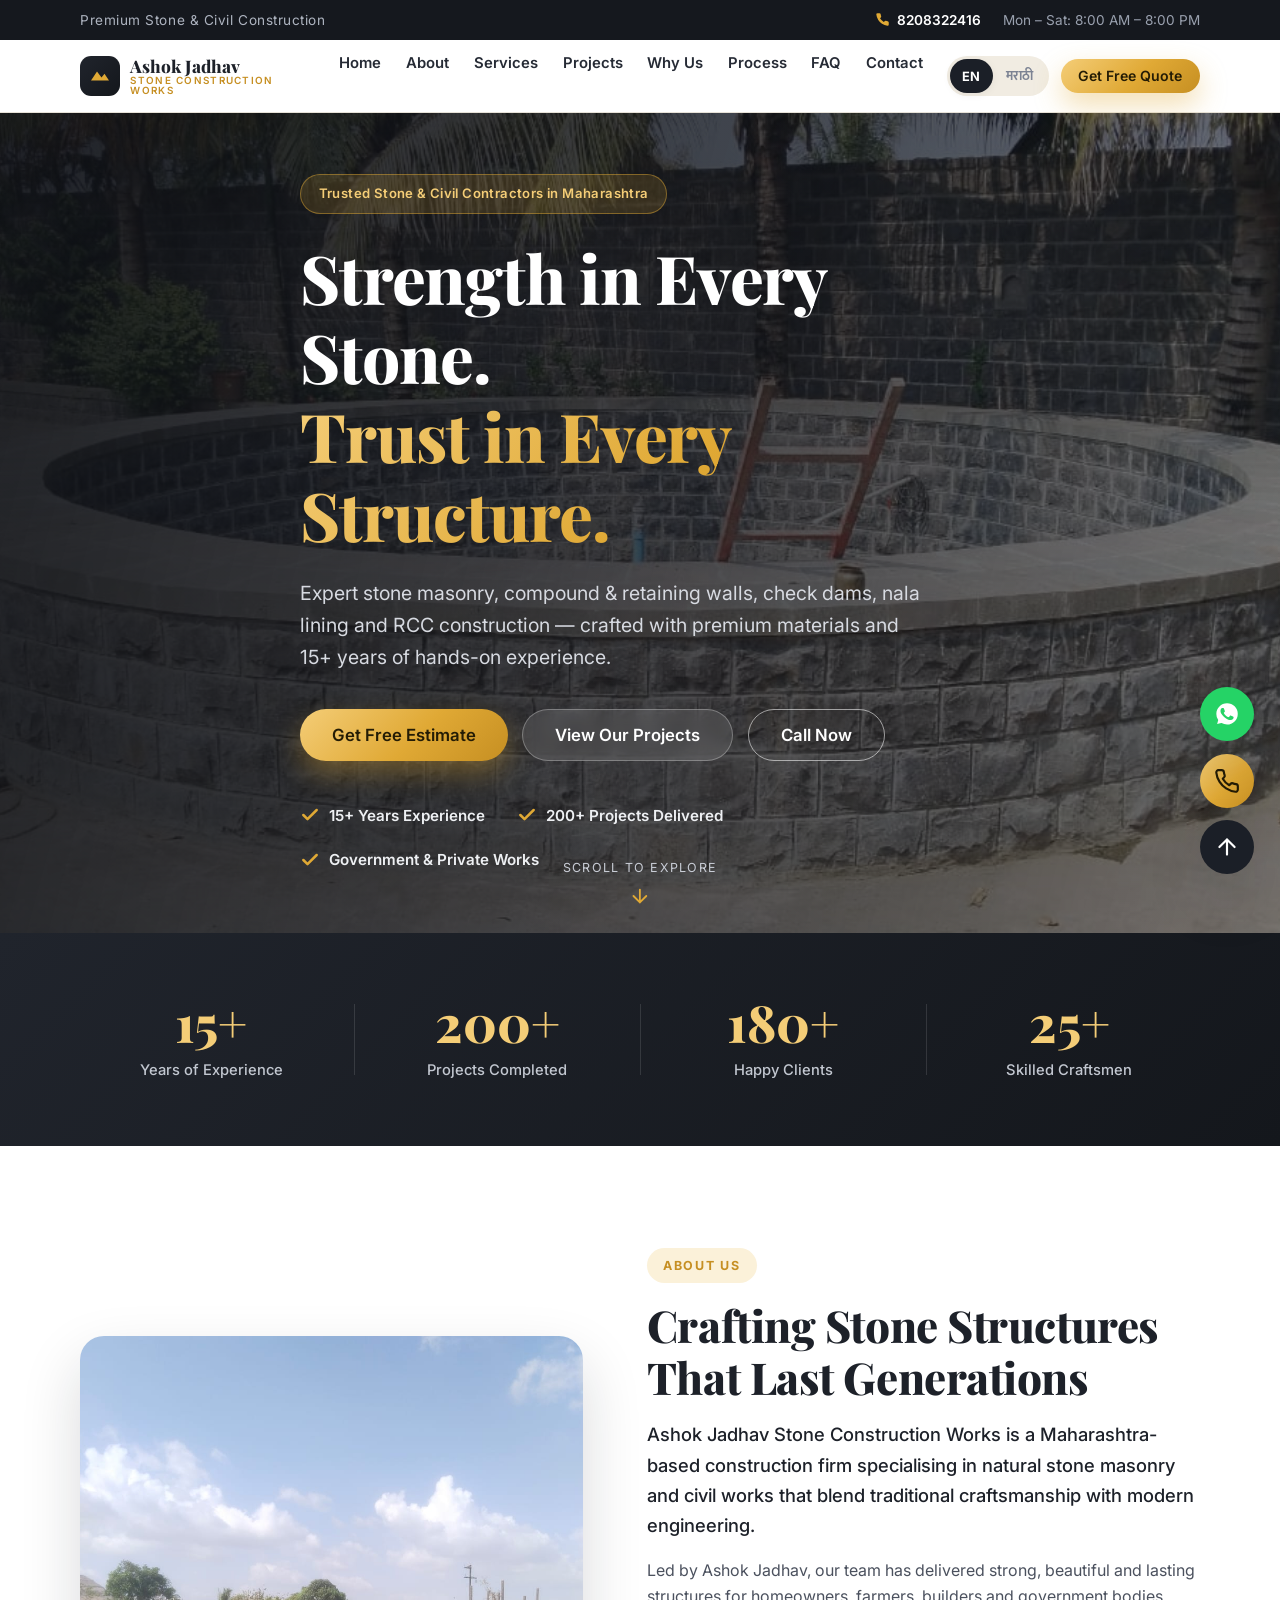
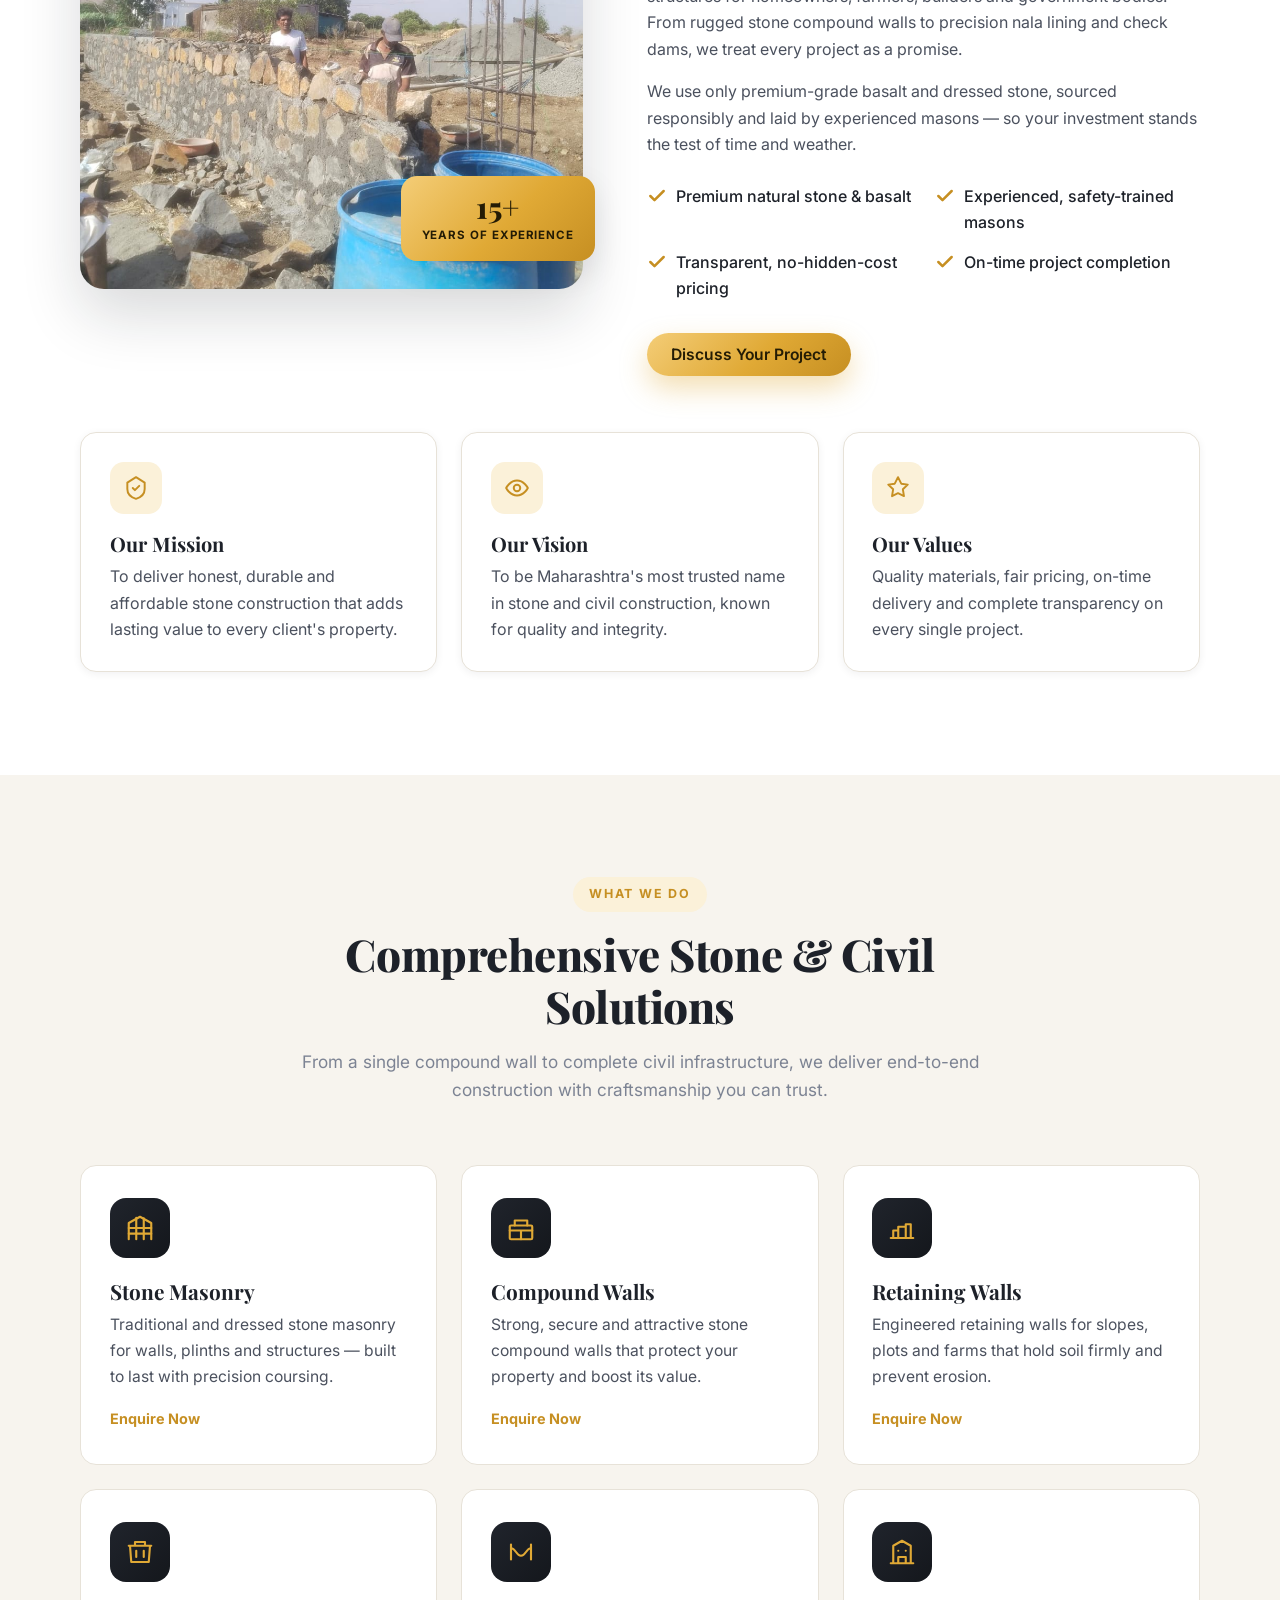
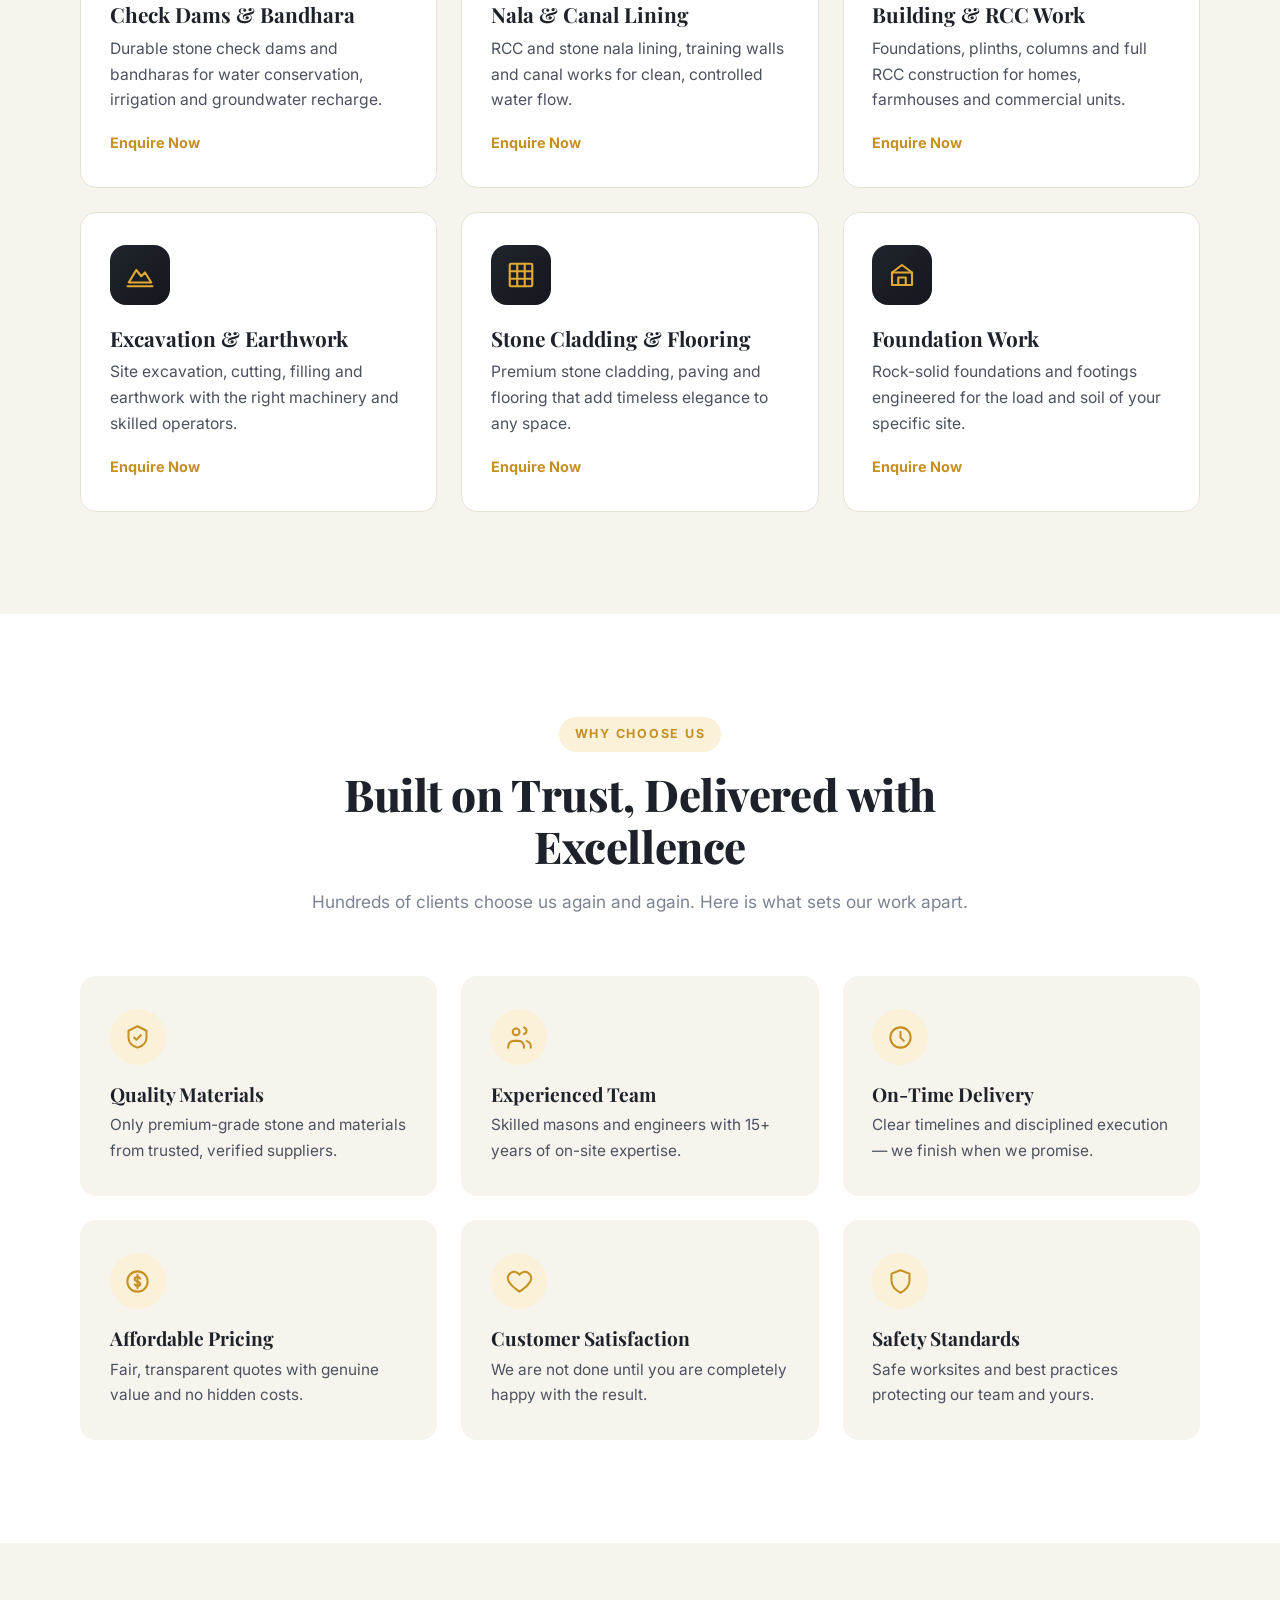
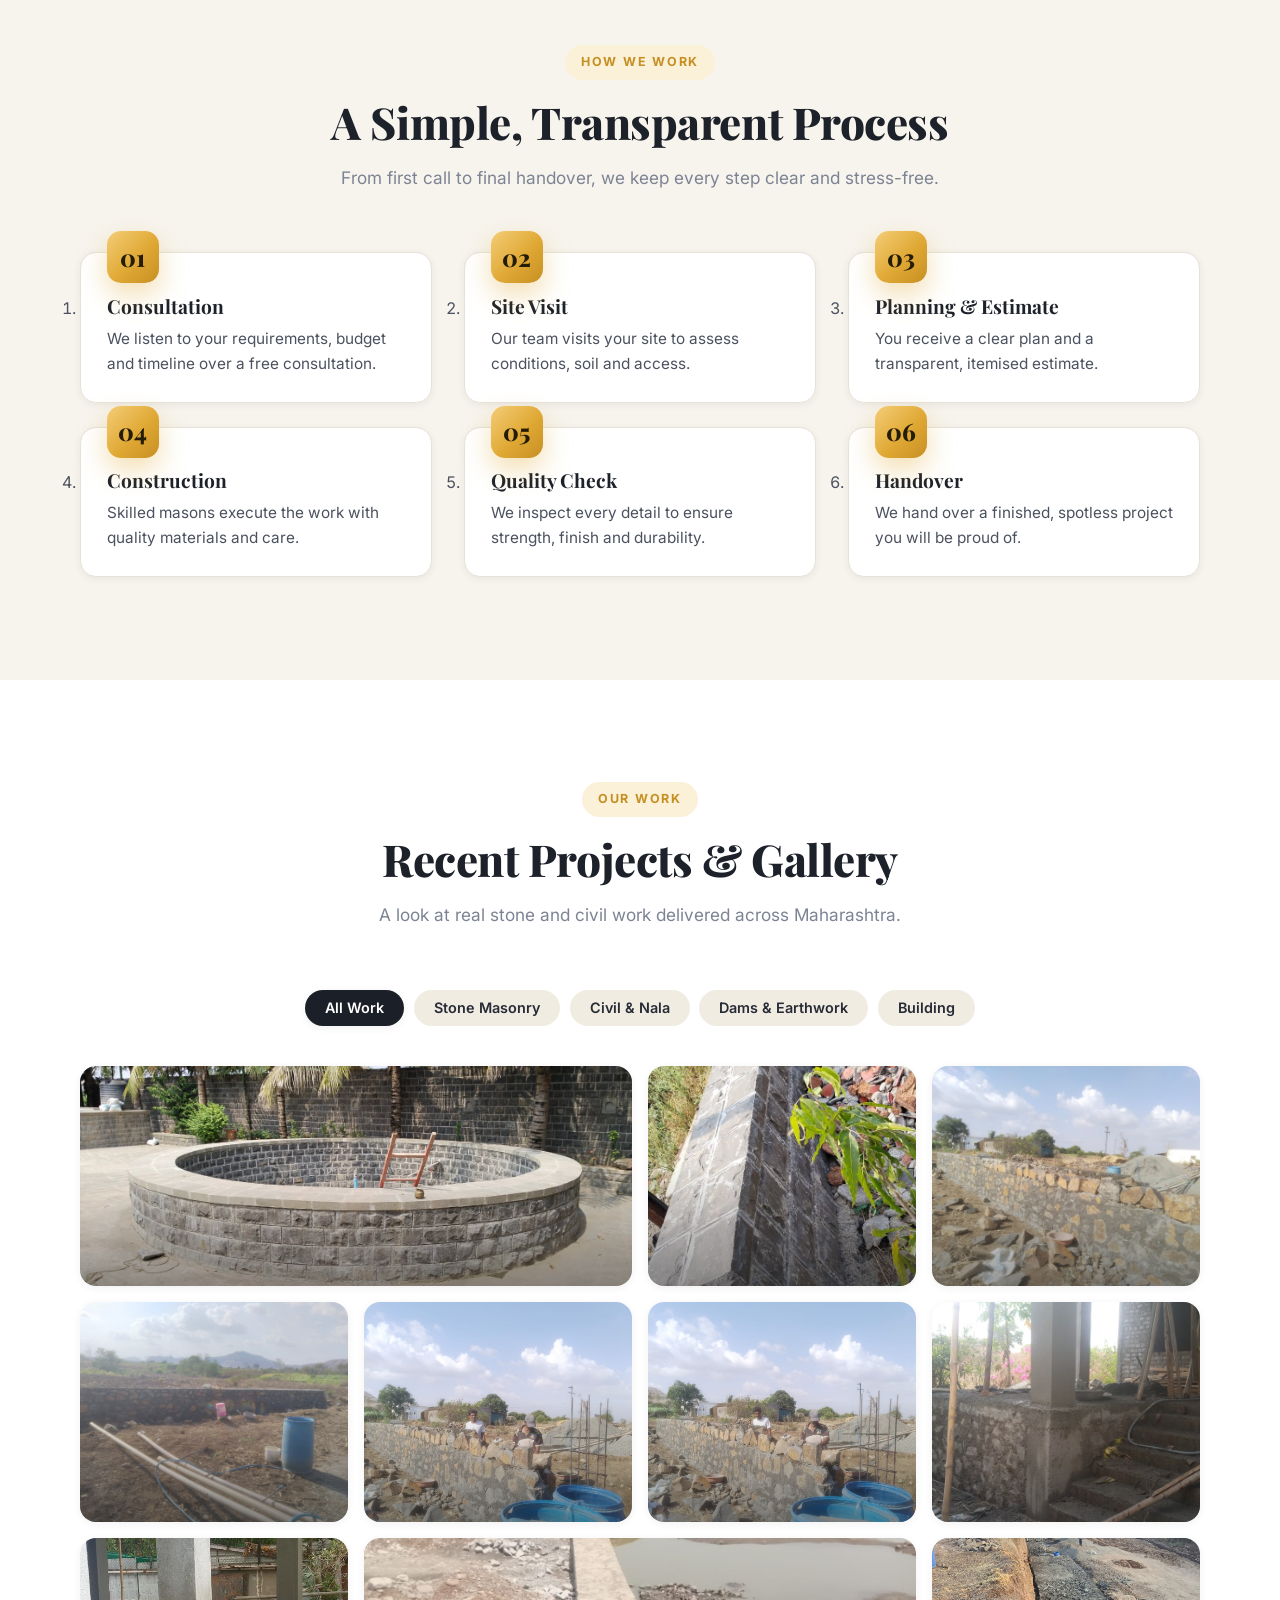
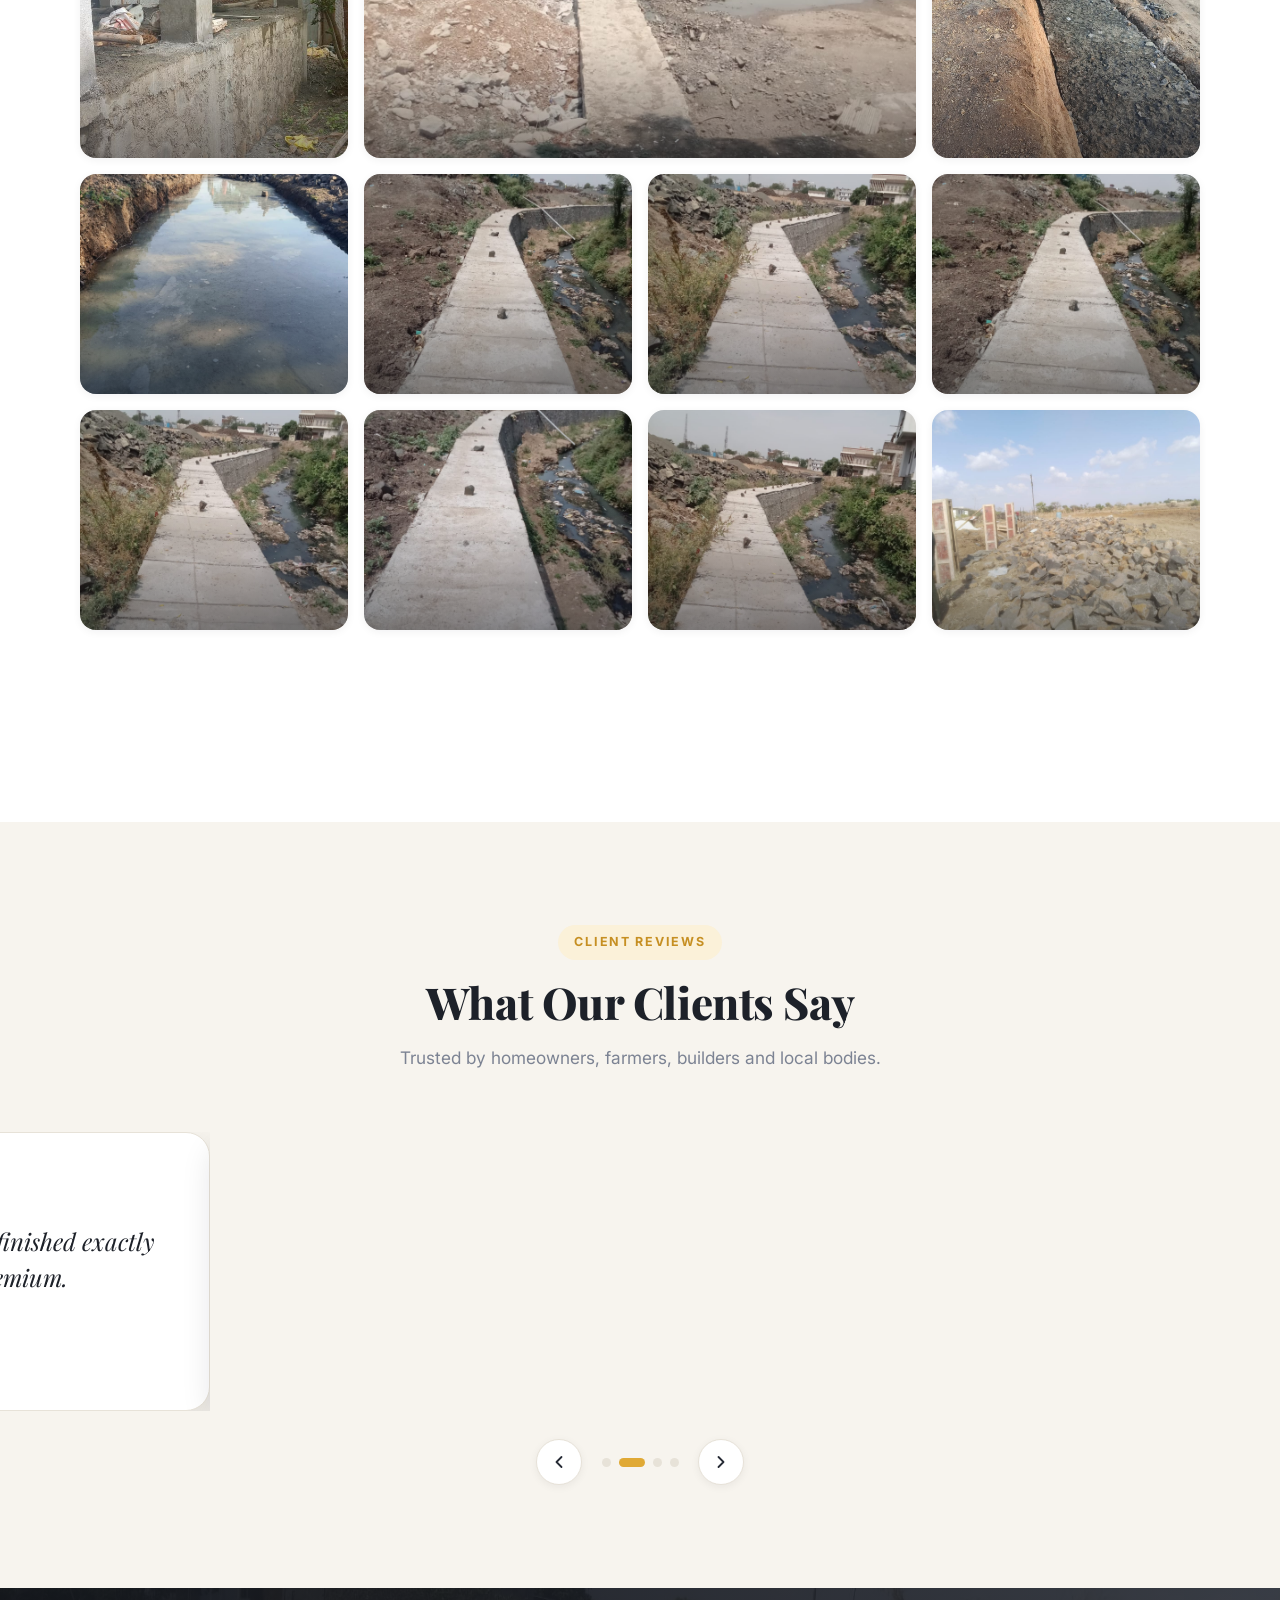
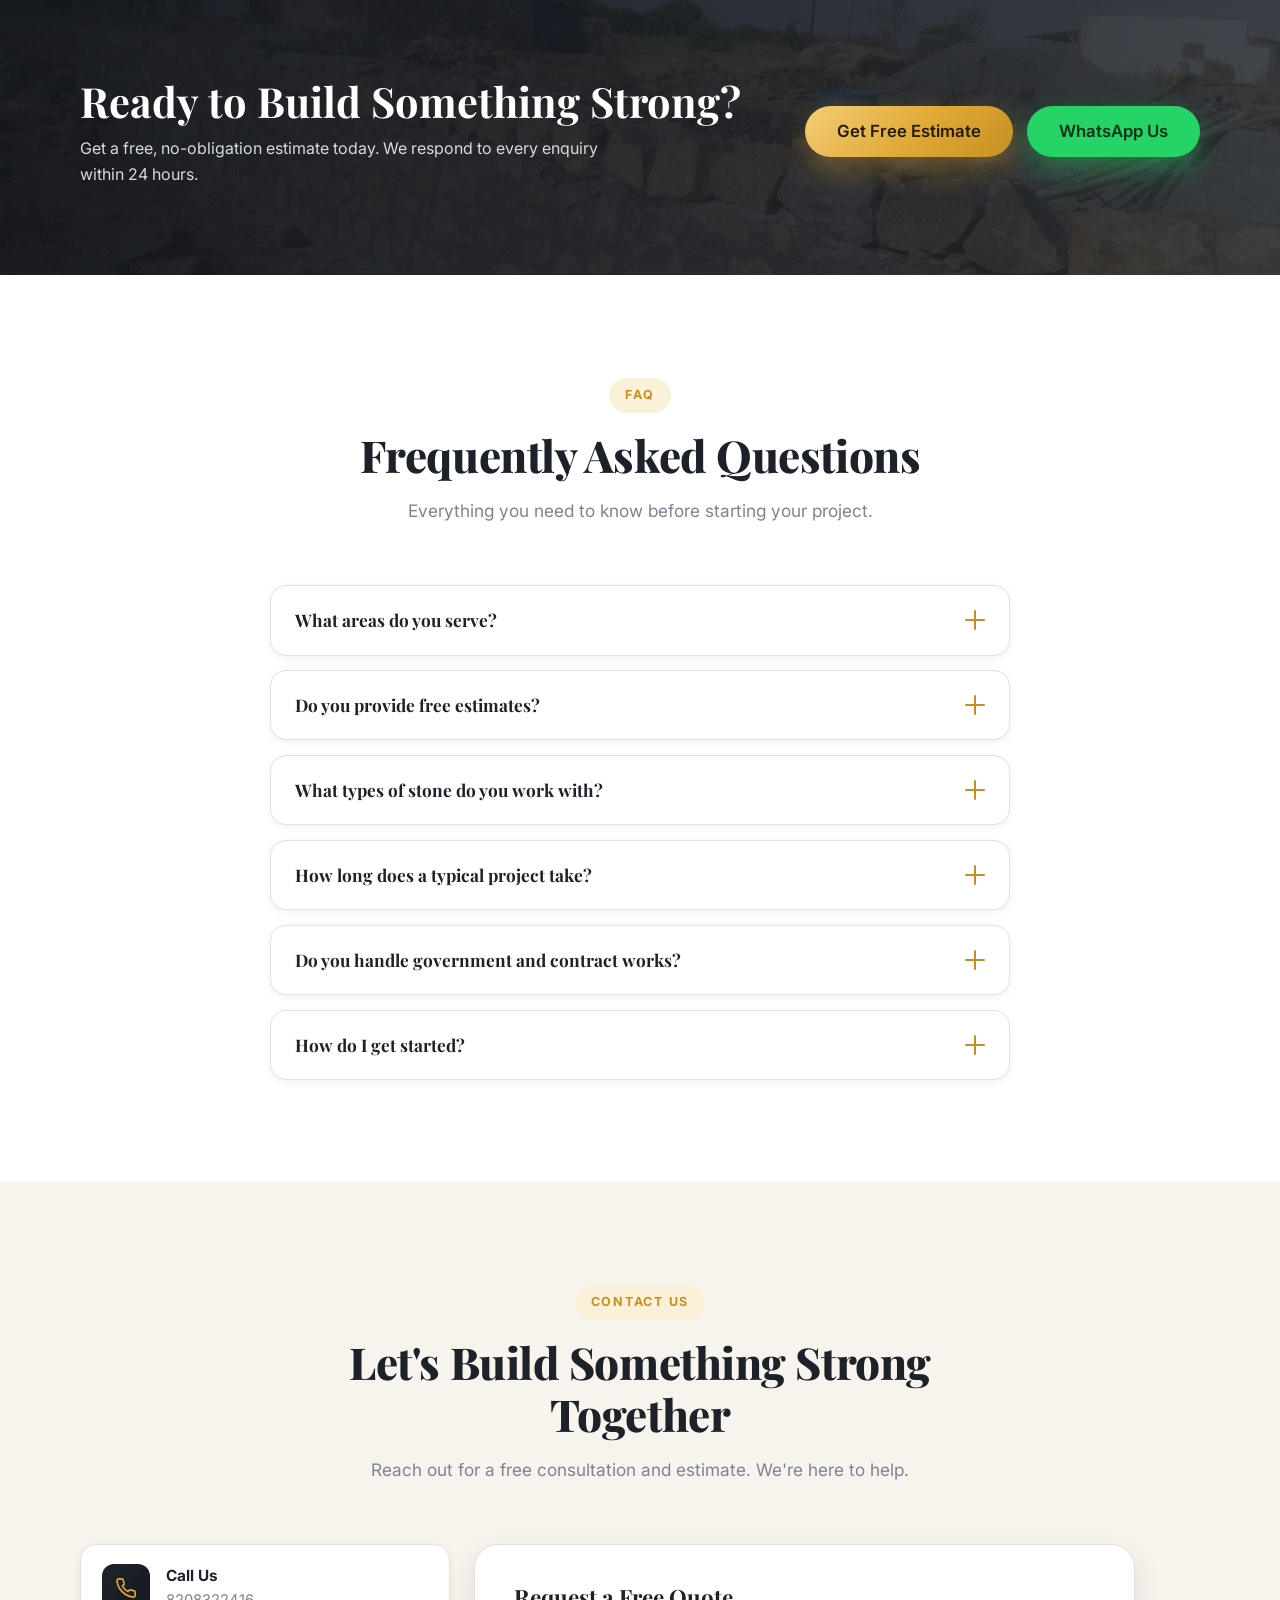
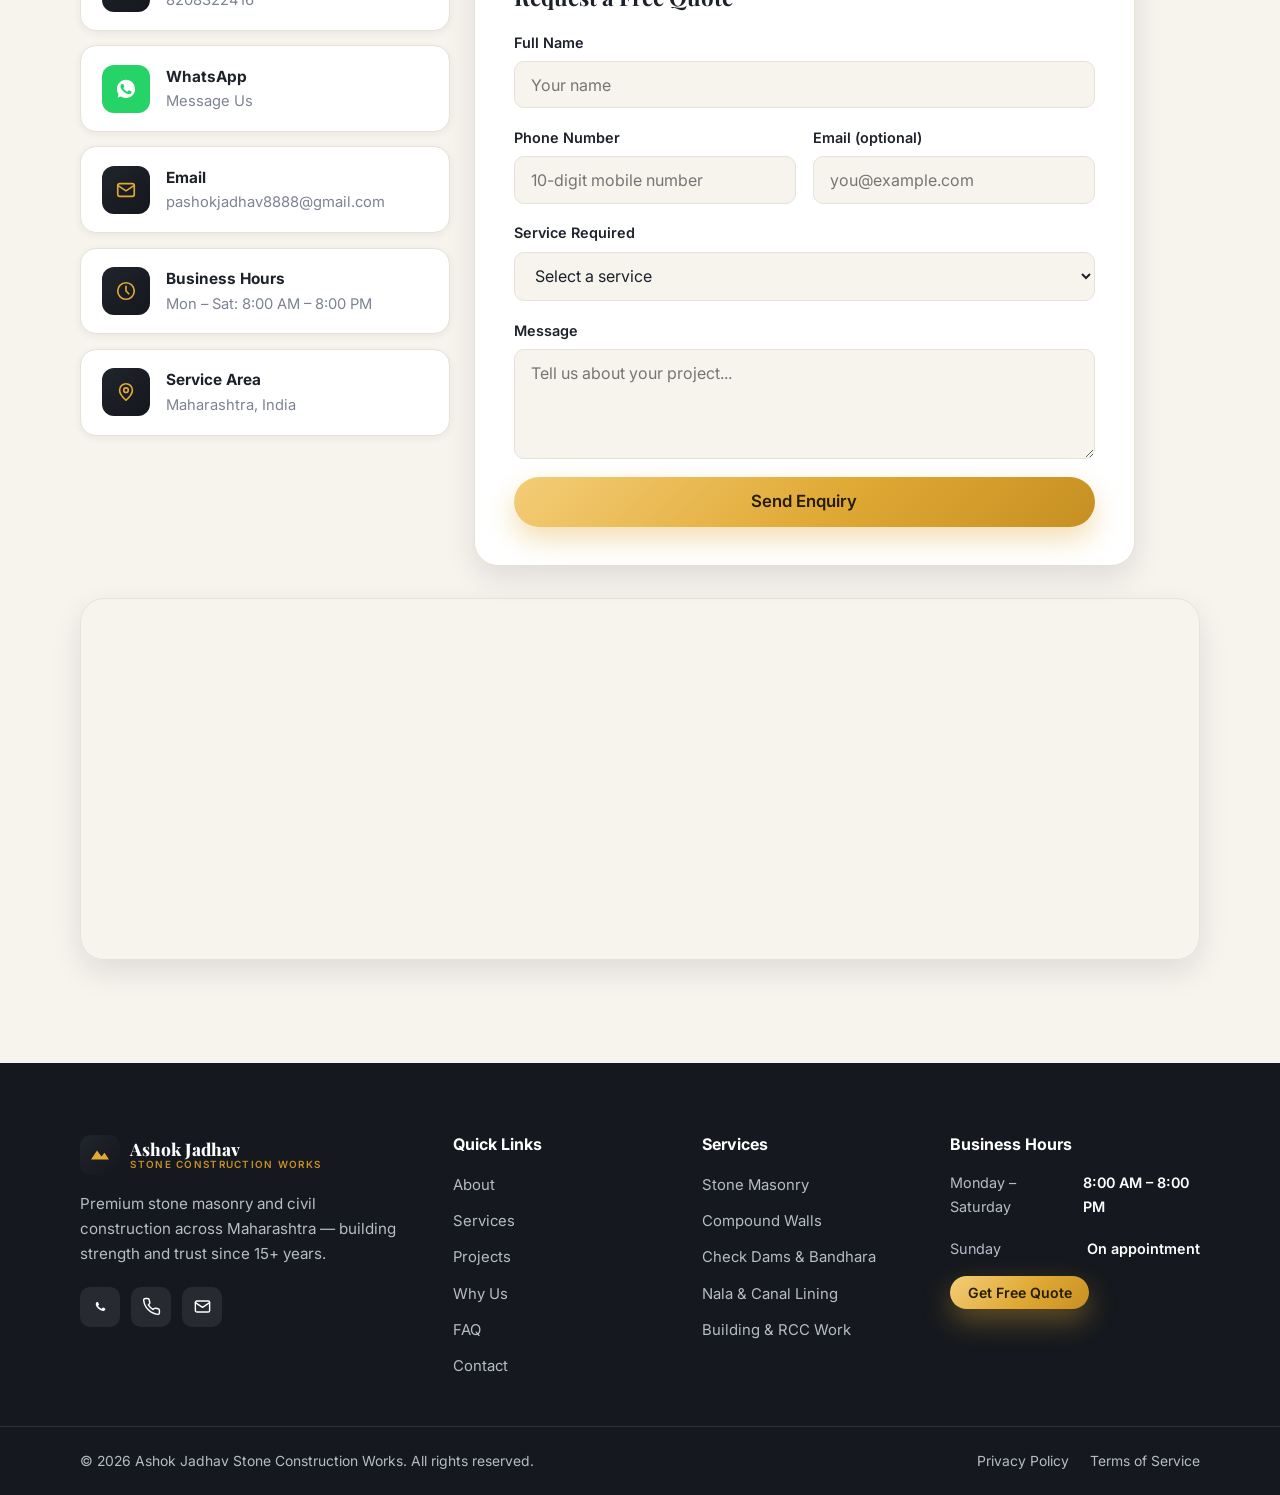
==== commit c473df40: "ashok jadhav website redesign" ====
--- a/index.html
+++ b/index.html
@@ -3,649 +3,731 @@
 <head>
     <meta charset="UTF-8">
     <meta name="viewport" content="width=device-width, initial-scale=1.0">
-    <title>Ashok Jadhav Stone Construction Works</title>
+    <title>Ashok Jadhav Stone Construction Works | Stone Masonry & Civil Contractors in Maharashtra</title>
+    <meta name="description" content="Ashok Jadhav Stone Construction Works — expert stone masonry, compound & retaining walls, check dams, nala lining and RCC construction across Maharashtra. 15+ years, 200+ projects. Get a free estimate.">
+    <meta name="keywords" content="stone construction, stone masonry, compound wall, retaining wall, check dam, nala lining, RCC construction, civil contractor, Maharashtra, basalt stone work">
+    <meta name="author" content="Ashok Jadhav Stone Construction Works">
+    <meta name="robots" content="index, follow">
+    <meta name="theme-color" content="#1b1f27">
+    <link rel="canonical" href="https://ashokjadhavstoneworks.com/">
+
+    <!-- Open Graph -->
+    <meta property="og:type" content="website">
+    <meta property="og:site_name" content="Ashok Jadhav Stone Construction Works">
+    <meta property="og:title" content="Ashok Jadhav Stone Construction Works | Stone & Civil Contractors">
+    <meta property="og:description" content="Expert stone masonry, compound & retaining walls, check dams, nala lining and RCC construction across Maharashtra. 15+ years experience.">
+    <meta property="og:image" content="https://ashokjadhavstoneworks.com/images/hero-stone-feature.jpg">
+    <meta property="og:url" content="https://ashokjadhavstoneworks.com/">
+    <meta property="og:locale" content="en_IN">
+    <meta property="og:locale:alternate" content="mr_IN">
+
+    <!-- Twitter -->
+    <meta name="twitter:card" content="summary_large_image">
+    <meta name="twitter:title" content="Ashok Jadhav Stone Construction Works">
+    <meta name="twitter:description" content="Expert stone masonry & civil construction across Maharashtra. 15+ years, 200+ projects. Get a free estimate.">
+    <meta name="twitter:image" content="https://ashokjadhavstoneworks.com/images/hero-stone-feature.jpg">
+
+    <!-- Favicon -->
+    <link rel="icon" href="data:image/svg+xml,%3Csvg xmlns='http://www.w3.org/2000/svg' viewBox='0 0 32 32'%3E%3Crect width='32' height='32' rx='6' fill='%231b1f27'/%3E%3Cpath d='M6 20l6-9 5 6 3-4 6 7z' fill='%23e0a935'/%3E%3C/svg%3E">
+
+    <!-- Fonts -->
     <link rel="preconnect" href="https://fonts.googleapis.com">
     <link rel="preconnect" href="https://fonts.gstatic.com" crossorigin>
-    <link href="https://fonts.googleapis.com/css2?family=Playfair+Display:wght@600;700;800&family=Source+Sans+3:wght@400;500;600&display=swap" rel="stylesheet">
+    <link href="https://fonts.googleapis.com/css2?family=Playfair+Display:wght@600;700;800&family=Inter:wght@400;500;600;700&family=Mukta:wght@400;500;600;700&display=swap" rel="stylesheet">
+
     <link rel="stylesheet" href="style.css">
+
+    <!-- Structured Data: LocalBusiness -->
+    <script type="application/ld+json">
+    {
+      "@context": "https://schema.org",
+      "@type": "GeneralContractor",
+      "name": "Ashok Jadhav Stone Construction Works",
+      "image": "https://ashokjadhavstoneworks.com/images/hero-stone-feature.jpg",
+      "description": "Expert stone masonry, compound & retaining walls, check dams, nala lining and RCC construction across Maharashtra.",
+      "url": "https://ashokjadhavstoneworks.com/",
+      "telephone": "+91-8208322416",
+      "email": "pashokjadhav8888@gmail.com",
+      "priceRange": "$$",
+      "areaServed": { "@type": "State", "name": "Maharashtra" },
+      "address": {
+        "@type": "PostalAddress",
+        "addressRegion": "Maharashtra",
+        "addressCountry": "IN"
+      },
+      "openingHoursSpecification": [{
+        "@type": "OpeningHoursSpecification",
+        "dayOfWeek": ["Monday","Tuesday","Wednesday","Thursday","Friday","Saturday"],
+        "opens": "08:00",
+        "closes": "20:00"
+      }],
+      "sameAs": []
+    }
+    </script>
+    <!-- Structured Data: FAQ -->
+    <script type="application/ld+json">
+    {
+      "@context": "https://schema.org",
+      "@type": "FAQPage",
+      "mainEntity": [
+        { "@type": "Question", "name": "What areas do you serve?", "acceptedAnswer": { "@type": "Answer", "text": "We take up stone and civil construction projects across Maharashtra, including residential, farm, commercial and government works." } },
+        { "@type": "Question", "name": "Do you provide free estimates?", "acceptedAnswer": { "@type": "Answer", "text": "Yes. Consultation and site-visit based estimates are completely free and come with transparent, itemised pricing." } },
+        { "@type": "Question", "name": "What types of stone do you work with?", "acceptedAnswer": { "@type": "Answer", "text": "We primarily work with premium basalt and locally sourced natural stone, including dressed and rubble masonry as per your requirement." } },
+        { "@type": "Question", "name": "How long does a typical project take?", "acceptedAnswer": { "@type": "Answer", "text": "Timelines depend on scope — a compound wall may take a few days, while check dams or nala lining take longer. We share a clear schedule upfront." } },
+        { "@type": "Question", "name": "Do you handle government and contract works?", "acceptedAnswer": { "@type": "Answer", "text": "Yes, we handle government, gram panchayat and private contract works including nala lining, check dams and retaining walls." } },
+        { "@type": "Question", "name": "How do I get started?", "acceptedAnswer": { "@type": "Answer", "text": "Simply call or WhatsApp us, or fill the contact form. We will arrange a free consultation and site visit at your convenience." } }
+      ]
+    }
+    </script>
 </head>
 <body>
-    <!-- Navigation -->
-    <nav class="navbar">
-        <div class="nav-container">
-            <a href="#" class="logo">Ashok Jadhav<br>Stone Construction Works</a>
-            <div class="lang-toggle">
-                <button class="lang-btn active" data-lang="en">English</button>
-                <button class="lang-btn" data-lang="mr">मराठी</button>
-            </div>
-            <button class="mobile-menu-btn" aria-label="Menu">
-                <span></span>
-                <span></span>
-                <span></span>
-            </button>
-            <ul class="nav-links">
-                <li><a href="#home" data-en="Home" data-mr="मुख्यपृष्ठ">Home</a></li>
-                <li><a href="#about" data-en="About" data-mr="आमच्याबद्दल">About</a></li>
-                <li><a href="#services" data-en="Services" data-mr="सेवा">Services</a></li>
-                <li><a href="#gallery" data-en="Gallery" data-mr="गॅलरी">Gallery</a></li>
-                <li><a href="#contact" data-en="Contact" data-mr="संपर्क">Contact</a></li>
+    <a class="skip-link" href="#main" data-i18n="a11y.skip">Skip to content</a>
+
+    <!-- ===================== TOP BAR ===================== -->
+    <div class="topbar">
+        <div class="container topbar-inner">
+            <span class="topbar-tagline" data-i18n="top.tagline">Premium Stone &amp; Civil Construction</span>
+            <div class="topbar-right">
+                <a class="topbar-link" href="tel:+918208322416">
+                    <svg viewBox="0 0 24 24" aria-hidden="true"><path d="M22 16.92v3a2 2 0 0 1-2.18 2 19.8 19.8 0 0 1-8.63-3.07 19.5 19.5 0 0 1-6-6A19.8 19.8 0 0 1 2.12 4.18 2 2 0 0 1 4.11 2h3a2 2 0 0 1 2 1.72c.13.96.36 1.9.7 2.81a2 2 0 0 1-.45 2.11L8.09 9.91a16 16 0 0 0 6 6l1.27-1.27a2 2 0 0 1 2.11-.45c.9.34 1.85.57 2.81.7A2 2 0 0 1 22 16.92z"/></svg>
+                    <span>8208322416</span>
+                </a>
+                <span class="topbar-hours" data-i18n="top.hours">Mon – Sat: 8:00 AM – 8:00 PM</span>
+            </div>
+        </div>
+    </div>
+
+    <!-- ===================== NAVBAR ===================== -->
+    <header class="navbar" id="navbar">
+        <nav class="container nav-inner" aria-label="Primary">
+            <a href="#home" class="logo" aria-label="Ashok Jadhav Stone Construction Works — Home">
+                <span class="logo-mark" aria-hidden="true">
+                    <svg viewBox="0 0 32 32"><path d="M4 22l8-12 6 8 4-5 6 9z"/></svg>
+                </span>
+                <span class="logo-text">Ashok Jadhav<small>Stone Construction Works</small></span>
+            </a>
+
+            <ul class="nav-links" id="navLinks">
+                <li><a href="#home" data-i18n="nav.home">Home</a></li>
+                <li><a href="#about" data-i18n="nav.about">About</a></li>
+                <li><a href="#services" data-i18n="nav.services">Services</a></li>
+                <li><a href="#projects" data-i18n="nav.projects">Projects</a></li>
+                <li><a href="#why" data-i18n="nav.why">Why Us</a></li>
+                <li><a href="#process" data-i18n="nav.process">Process</a></li>
+                <li><a href="#faq" data-i18n="nav.faq">FAQ</a></li>
+                <li><a href="#contact" data-i18n="nav.contact">Contact</a></li>
             </ul>
-        </div>
-    </nav>
-
-    <!-- Hero Section -->
+
+            <div class="nav-actions">
+                <div class="lang-toggle" role="group" aria-label="Language selector">
+                    <button type="button" class="lang-btn active" data-lang="en">EN</button>
+                    <button type="button" class="lang-btn" data-lang="mr">मराठी</button>
+                </div>
+                <a href="#contact" class="btn btn-primary btn-sm nav-cta" data-i18n="nav.quote">Get Free Quote</a>
+                <button class="menu-toggle" id="menuToggle" aria-label="Open menu" aria-expanded="false" aria-controls="navLinks">
+                    <span></span><span></span><span></span>
+                </button>
+            </div>
+        </nav>
+    </header>
+
+    <main id="main">
+    <!-- ===================== HERO ===================== -->
     <section id="home" class="hero">
+        <div class="hero-bg" style="background-image:url('images/hero-stone-feature.jpg')" role="img" aria-label="Premium dressed-stone circular water feature"></div>
         <div class="hero-overlay"></div>
-        <div class="hero-content">
+        <div class="container hero-content reveal">
+            <span class="hero-badge" data-i18n="hero.badge">Trusted Stone &amp; Civil Contractors in Maharashtra</span>
             <h1 class="hero-title">
-                <span data-en="Building Strength," data-mr="ताकद बांधणे,">Building Strength,</span>
-                <span data-en="Building Trust" data-mr="विश्वास बांधणे">Building Trust</span>
+                <span data-i18n="hero.title1">Strength in Every Stone.</span>
+                <span class="accent" data-i18n="hero.title2">Trust in Every Structure.</span>
             </h1>
-            <p class="hero-subtitle" data-en="Expert stone construction for walls, compounds, dams & more" data-mr="भिंती, कंपाऊंड, धरण आणि इतर कामांसाठी तज्ञ दगड बांधकाम">Expert stone construction for walls, compounds, dams & more</p>
+            <p class="hero-subtitle" data-i18n="hero.subtitle">Expert stone masonry, compound &amp; retaining walls, check dams, nala lining and RCC construction — crafted with premium materials and 15+ years of hands-on experience.</p>
             <div class="hero-cta">
-                <a href="#contact" class="btn btn-primary" data-en="Get Free Quote" data-mr="मोफत कोटेशन मिळवा">Get Free Quote</a>
-                <a href="#gallery" class="btn btn-secondary" data-en="View Our Work" data-mr="आमचे काम पहा">View Our Work</a>
-            </div>
-        </div>
-        <div class="hero-scroll">
-            <span data-en="Scroll Down" data-mr="खाली स्क्रॉल करा">Scroll Down</span>
-            <svg width="24" height="24" viewBox="0 0 24 24" fill="none" stroke="currentColor" stroke-width="2">
-                <path d="M12 5v14M5 12l7 7 7-7"/>
-            </svg>
-        </div>
-    </section>
-
-    <!-- About Section -->
-    <section id="about" class="section about-section">
+                <a href="#contact" class="btn btn-primary btn-lg" data-i18n="hero.cta1">Get Free Estimate</a>
+                <a href="#projects" class="btn btn-ghost btn-lg" data-i18n="hero.cta2">View Our Projects</a>
+                <a href="tel:+918208322416" class="btn btn-outline btn-lg" data-i18n="hero.cta3">Call Now</a>
+            </div>
+            <ul class="hero-trust">
+                <li><svg viewBox="0 0 24 24" aria-hidden="true"><path d="M20 6 9 17l-5-5"/></svg><span data-i18n="hero.trust1">15+ Years Experience</span></li>
+                <li><svg viewBox="0 0 24 24" aria-hidden="true"><path d="M20 6 9 17l-5-5"/></svg><span data-i18n="hero.trust2">200+ Projects Delivered</span></li>
+                <li><svg viewBox="0 0 24 24" aria-hidden="true"><path d="M20 6 9 17l-5-5"/></svg><span data-i18n="hero.trust3">Government &amp; Private Works</span></li>
+            </ul>
+        </div>
+        <a href="#stats" class="hero-scroll" aria-label="Scroll to explore">
+            <span data-i18n="hero.scroll">Scroll to explore</span>
+            <svg viewBox="0 0 24 24" aria-hidden="true"><path d="M12 5v14M5 12l7 7 7-7"/></svg>
+        </a>
+    </section>
+
+    <!-- ===================== STATS ===================== -->
+    <section id="stats" class="stats" aria-label="Company highlights">
+        <div class="container stats-grid">
+            <div class="stat reveal">
+                <span class="stat-num" data-count="15" data-suffix="+">0</span>
+                <span class="stat-label" data-i18n="stats.years">Years of Experience</span>
+            </div>
+            <div class="stat reveal">
+                <span class="stat-num" data-count="200" data-suffix="+">0</span>
+                <span class="stat-label" data-i18n="stats.projects">Projects Completed</span>
+            </div>
+            <div class="stat reveal">
+                <span class="stat-num" data-count="180" data-suffix="+">0</span>
+                <span class="stat-label" data-i18n="stats.clients">Happy Clients</span>
+            </div>
+            <div class="stat reveal">
+                <span class="stat-num" data-count="25" data-suffix="+">0</span>
+                <span class="stat-label" data-i18n="stats.team">Skilled Craftsmen</span>
+            </div>
+        </div>
+    </section>
+
+    <!-- ===================== ABOUT ===================== -->
+    <section id="about" class="section about">
+        <div class="container about-grid">
+            <div class="about-media reveal">
+                <img src="images/masons-at-work-1.jpg" alt="Skilled masons building a natural stone wall on site in Maharashtra" width="768" height="1024" loading="lazy">
+                <div class="about-badge">
+                    <span class="about-badge-num">15+</span>
+                    <span class="about-badge-text" data-i18n="stats.years">Years of Experience</span>
+                </div>
+            </div>
+            <div class="about-body reveal">
+                <span class="section-tag" data-i18n="about.tag">About Us</span>
+                <h2 class="section-title" data-i18n="about.title">Crafting Stone Structures That Last Generations</h2>
+                <p class="lead" data-i18n="about.lead">Ashok Jadhav Stone Construction Works is a Maharashtra-based construction firm specialising in natural stone masonry and civil works.</p>
+                <p data-i18n="about.p1">Led by Ashok Jadhav, our team has delivered strong, beautiful and lasting structures for homeowners, farmers, builders and government bodies.</p>
+                <p data-i18n="about.p2">We use only premium-grade basalt and dressed stone, sourced responsibly and laid by experienced masons.</p>
+                <ul class="check-list">
+                    <li><svg viewBox="0 0 24 24" aria-hidden="true"><path d="M20 6 9 17l-5-5"/></svg><span data-i18n="about.point1">Premium natural stone &amp; basalt</span></li>
+                    <li><svg viewBox="0 0 24 24" aria-hidden="true"><path d="M20 6 9 17l-5-5"/></svg><span data-i18n="about.point2">Experienced, safety-trained masons</span></li>
+                    <li><svg viewBox="0 0 24 24" aria-hidden="true"><path d="M20 6 9 17l-5-5"/></svg><span data-i18n="about.point3">Transparent, no-hidden-cost pricing</span></li>
+                    <li><svg viewBox="0 0 24 24" aria-hidden="true"><path d="M20 6 9 17l-5-5"/></svg><span data-i18n="about.point4">On-time project completion</span></li>
+                </ul>
+                <a href="#contact" class="btn btn-primary" data-i18n="about.cta">Discuss Your Project</a>
+            </div>
+        </div>
+        <div class="container mvv-grid">
+            <article class="mvv-card reveal">
+                <div class="mvv-icon" aria-hidden="true"><svg viewBox="0 0 24 24"><path d="M12 2 4 7v6c0 5 3.5 7.7 8 9 4.5-1.3 8-4 8-9V7z"/><path d="m9 12 2 2 4-4"/></svg></div>
+                <h3 data-i18n="about.mission.title">Our Mission</h3>
+                <p data-i18n="about.mission.text">To deliver honest, durable and affordable stone construction that adds lasting value.</p>
+            </article>
+            <article class="mvv-card reveal">
+                <div class="mvv-icon" aria-hidden="true"><svg viewBox="0 0 24 24"><path d="M2 12s3.5-7 10-7 10 7 10 7-3.5 7-10 7-10-7-10-7z"/><circle cx="12" cy="12" r="3"/></svg></div>
+                <h3 data-i18n="about.vision.title">Our Vision</h3>
+                <p data-i18n="about.vision.text">To be Maharashtra's most trusted name in stone and civil construction.</p>
+            </article>
+            <article class="mvv-card reveal">
+                <div class="mvv-icon" aria-hidden="true"><svg viewBox="0 0 24 24"><path d="M12 2 15 8l6 .9-4.5 4.3 1 6.3L12 16.8 6.5 19.5l1-6.3L3 8.9 9 8z"/></svg></div>
+                <h3 data-i18n="about.values.title">Our Values</h3>
+                <p data-i18n="about.values.text">Quality materials, fair pricing, on-time delivery and complete transparency.</p>
+            </article>
+        </div>
+    </section>
+
+    <!-- ===================== SERVICES ===================== -->
+    <section id="services" class="section services alt-bg">
         <div class="container">
-            <!-- English Content -->
-            <div class="lang-content active" data-lang="en">
-                <div class="section-header">
-                    <span class="section-tag">About Us</span>
-                    <h2 class="section-title">Crafting Stone Structures That Last Generations</h2>
+            <div class="section-header center reveal">
+                <span class="section-tag" data-i18n="services.tag">What We Do</span>
+                <h2 class="section-title" data-i18n="services.title">Comprehensive Stone &amp; Civil Solutions</h2>
+                <p class="section-sub" data-i18n="services.subtitle">From a single compound wall to complete civil infrastructure, we deliver end-to-end construction with craftsmanship you can trust.</p>
+            </div>
+            <div class="services-grid">
+                <article class="service-card reveal">
+                    <div class="service-icon" aria-hidden="true"><svg viewBox="0 0 24 24"><path d="M3 21V8l9-5 9 5v13"/><path d="M3 12h18M3 16.5h18M9 3.8V21M15 4.2V21"/></svg></div>
+                    <h3 data-i18n="services.s1.title">Stone Masonry</h3>
+                    <p data-i18n="services.s1.desc">Traditional and dressed stone masonry for walls, plinths and structures.</p>
+                    <a href="#contact" class="service-link" data-i18n="services.enquire">Enquire Now <span aria-hidden="true">&rarr;</span></a>
+                </article>
+                <article class="service-card reveal">
+                    <div class="service-icon" aria-hidden="true"><svg viewBox="0 0 24 24"><rect x="3" y="10" width="18" height="11" rx="1"/><path d="M3 14h18M7 10V6h10v4M12 14v7"/></svg></div>
+                    <h3 data-i18n="services.s2.title">Compound Walls</h3>
+                    <p data-i18n="services.s2.desc">Strong, secure and attractive stone compound walls that protect your property.</p>
+                    <a href="#contact" class="service-link" data-i18n="services.enquire">Enquire Now <span aria-hidden="true">&rarr;</span></a>
+                </article>
+                <article class="service-card reveal">
+                    <div class="service-icon" aria-hidden="true"><svg viewBox="0 0 24 24"><path d="M3 20h18M5 20v-6h4v6M15 20V9h4v11M9 20v-9h6v9"/></svg></div>
+                    <h3 data-i18n="services.s3.title">Retaining Walls</h3>
+                    <p data-i18n="services.s3.desc">Engineered retaining walls for slopes, plots and farms that prevent erosion.</p>
+                    <a href="#contact" class="service-link" data-i18n="services.enquire">Enquire Now <span aria-hidden="true">&rarr;</span></a>
+                </article>
+                <article class="service-card reveal">
+                    <div class="service-icon" aria-hidden="true"><svg viewBox="0 0 24 24"><path d="M3 7h18M4 7l1 13h14l1-13M8 7V4h8v3M9 11v5M15 11v5"/></svg></div>
+                    <h3 data-i18n="services.s4.title">Check Dams &amp; Bandhara</h3>
+                    <p data-i18n="services.s4.desc">Durable stone check dams and bandharas for water conservation and recharge.</p>
+                    <a href="#contact" class="service-link" data-i18n="services.enquire">Enquire Now <span aria-hidden="true">&rarr;</span></a>
+                </article>
+                <article class="service-card reveal">
+                    <div class="service-icon" aria-hidden="true"><svg viewBox="0 0 24 24"><path d="M4 6v12M20 6v12M4 9c4 0 4 6 8 6s4-6 8-6"/></svg></div>
+                    <h3 data-i18n="services.s5.title">Nala &amp; Canal Lining</h3>
+                    <p data-i18n="services.s5.desc">RCC and stone nala lining, training walls and canal works for controlled flow.</p>
+                    <a href="#contact" class="service-link" data-i18n="services.enquire">Enquire Now <span aria-hidden="true">&rarr;</span></a>
+                </article>
+                <article class="service-card reveal">
+                    <div class="service-icon" aria-hidden="true"><svg viewBox="0 0 24 24"><path d="M3 21h18M5 21V7l7-4 7 4v14M9 21v-5h6v5M9 11h.01M15 11h.01"/></svg></div>
+                    <h3 data-i18n="services.s6.title">Building &amp; RCC Work</h3>
+                    <p data-i18n="services.s6.desc">Foundations, plinths, columns and full RCC construction for homes and units.</p>
+                    <a href="#contact" class="service-link" data-i18n="services.enquire">Enquire Now <span aria-hidden="true">&rarr;</span></a>
+                </article>
+                <article class="service-card reveal">
+                    <div class="service-icon" aria-hidden="true"><svg viewBox="0 0 24 24"><path d="M3 18 9 8l4 5 3-3 5 8z"/><path d="M2 21h20"/></svg></div>
+                    <h3 data-i18n="services.s7.title">Excavation &amp; Earthwork</h3>
+                    <p data-i18n="services.s7.desc">Site excavation, cutting, filling and earthwork with the right machinery.</p>
+                    <a href="#contact" class="service-link" data-i18n="services.enquire">Enquire Now <span aria-hidden="true">&rarr;</span></a>
+                </article>
+                <article class="service-card reveal">
+                    <div class="service-icon" aria-hidden="true"><svg viewBox="0 0 24 24"><rect x="3" y="3" width="18" height="18" rx="1"/><path d="M3 9h18M3 15h18M9 3v18M15 3v18"/></svg></div>
+                    <h3 data-i18n="services.s8.title">Stone Cladding &amp; Flooring</h3>
+                    <p data-i18n="services.s8.desc">Premium stone cladding, paving and flooring that add timeless elegance.</p>
+                    <a href="#contact" class="service-link" data-i18n="services.enquire">Enquire Now <span aria-hidden="true">&rarr;</span></a>
+                </article>
+                <article class="service-card reveal">
+                    <div class="service-icon" aria-hidden="true"><svg viewBox="0 0 24 24"><path d="M4 10h16v10H4z"/><path d="M4 10 12 4l8 6M9 20v-6h6v6"/></svg></div>
+                    <h3 data-i18n="services.s9.title">Foundation Work</h3>
+                    <p data-i18n="services.s9.desc">Rock-solid foundations and footings engineered for your specific site.</p>
+                    <a href="#contact" class="service-link" data-i18n="services.enquire">Enquire Now <span aria-hidden="true">&rarr;</span></a>
+                </article>
+            </div>
+        </div>
+    </section>
+
+    <!-- ===================== WHY CHOOSE US ===================== -->
+    <section id="why" class="section why">
+        <div class="container">
+            <div class="section-header center reveal">
+                <span class="section-tag" data-i18n="why.tag">Why Choose Us</span>
+                <h2 class="section-title" data-i18n="why.title">Built on Trust, Delivered with Excellence</h2>
+                <p class="section-sub" data-i18n="why.subtitle">Hundreds of clients choose us again and again. Here is what sets our work apart.</p>
+            </div>
+            <div class="why-grid">
+                <article class="why-card reveal">
+                    <div class="why-icon" aria-hidden="true"><svg viewBox="0 0 24 24"><path d="M12 2 4 6v6c0 5 3.5 7.7 8 9 4.5-1.3 8-4 8-9V6z"/><path d="m9 12 2 2 4-4"/></svg></div>
+                    <h3 data-i18n="why.w1.title">Quality Materials</h3>
+                    <p data-i18n="why.w1.desc">Only premium-grade stone and materials from trusted, verified suppliers.</p>
+                </article>
+                <article class="why-card reveal">
+                    <div class="why-icon" aria-hidden="true"><svg viewBox="0 0 24 24"><circle cx="9" cy="7" r="3"/><path d="M2 21v-1a5 5 0 0 1 5-5h4a5 5 0 0 1 5 5v1M16 3.1a3 3 0 0 1 0 5.8M22 21v-1a5 5 0 0 0-3.5-4.8"/></svg></div>
+                    <h3 data-i18n="why.w2.title">Experienced Team</h3>
+                    <p data-i18n="why.w2.desc">Skilled masons and engineers with 15+ years of on-site expertise.</p>
+                </article>
+                <article class="why-card reveal">
+                    <div class="why-icon" aria-hidden="true"><svg viewBox="0 0 24 24"><circle cx="12" cy="12" r="9"/><path d="M12 7v5l3 3"/></svg></div>
+                    <h3 data-i18n="why.w3.title">On-Time Delivery</h3>
+                    <p data-i18n="why.w3.desc">Clear timelines and disciplined execution — we finish when we promise.</p>
+                </article>
+                <article class="why-card reveal">
+                    <div class="why-icon" aria-hidden="true"><svg viewBox="0 0 24 24"><circle cx="12" cy="12" r="9"/><path d="M14.5 9.5c-.5-1-1.5-1.5-2.5-1.5-1.5 0-2.5 1-2.5 2s1 1.5 2.5 2 2.5 1 2.5 2-1 2-2.5 2c-1 0-2-.5-2.5-1.5M12 6v12"/></svg></div>
+                    <h3 data-i18n="why.w4.title">Affordable Pricing</h3>
+                    <p data-i18n="why.w4.desc">Fair, transparent quotes with genuine value and no hidden costs.</p>
+                </article>
+                <article class="why-card reveal">
+                    <div class="why-icon" aria-hidden="true"><svg viewBox="0 0 24 24"><path d="M12 21s-7-4.5-9.5-9A5.3 5.3 0 0 1 12 6a5.3 5.3 0 0 1 9.5 6c-2.5 4.5-9.5 9-9.5 9z"/></svg></div>
+                    <h3 data-i18n="why.w5.title">Customer Satisfaction</h3>
+                    <p data-i18n="why.w5.desc">We are not done until you are completely happy with the result.</p>
+                </article>
+                <article class="why-card reveal">
+                    <div class="why-icon" aria-hidden="true"><svg viewBox="0 0 24 24"><path d="M12 2 4 5v6c0 5 3.5 8.5 8 11 4.5-2.5 8-6 8-11V5z"/></svg></div>
+                    <h3 data-i18n="why.w6.title">Safety Standards</h3>
+                    <p data-i18n="why.w6.desc">Safe worksites and best practices protecting our team and yours.</p>
+                </article>
+            </div>
+        </div>
+    </section>
+
+    <!-- ===================== PROCESS ===================== -->
+    <section id="process" class="section process alt-bg">
+        <div class="container">
+            <div class="section-header center reveal">
+                <span class="section-tag" data-i18n="process.tag">How We Work</span>
+                <h2 class="section-title" data-i18n="process.title">A Simple, Transparent Process</h2>
+                <p class="section-sub" data-i18n="process.subtitle">From first call to final handover, we keep every step clear and stress-free.</p>
+            </div>
+            <ol class="process-timeline">
+                <li class="process-step reveal">
+                    <span class="process-num">01</span>
+                    <h3 data-i18n="process.p1.title">Consultation</h3>
+                    <p data-i18n="process.p1.desc">We listen to your requirements, budget and timeline over a free consultation.</p>
+                </li>
+                <li class="process-step reveal">
+                    <span class="process-num">02</span>
+                    <h3 data-i18n="process.p2.title">Site Visit</h3>
+                    <p data-i18n="process.p2.desc">Our team visits your site to assess conditions, soil and access.</p>
+                </li>
+                <li class="process-step reveal">
+                    <span class="process-num">03</span>
+                    <h3 data-i18n="process.p3.title">Planning &amp; Estimate</h3>
+                    <p data-i18n="process.p3.desc">You receive a clear plan and a transparent, itemised estimate.</p>
+                </li>
+                <li class="process-step reveal">
+                    <span class="process-num">04</span>
+                    <h3 data-i18n="process.p4.title">Construction</h3>
+                    <p data-i18n="process.p4.desc">Skilled masons execute the work with quality materials and care.</p>
+                </li>
+                <li class="process-step reveal">
+                    <span class="process-num">05</span>
+                    <h3 data-i18n="process.p5.title">Quality Check</h3>
+                    <p data-i18n="process.p5.desc">We inspect every detail to ensure strength, finish and durability.</p>
+                </li>
+                <li class="process-step reveal">
+                    <span class="process-num">06</span>
+                    <h3 data-i18n="process.p6.title">Handover</h3>
+                    <p data-i18n="process.p6.desc">We hand over a finished, spotless project you will be proud of.</p>
+                </li>
+            </ol>
+        </div>
+    </section>
+
+    <!-- ===================== PROJECTS / GALLERY ===================== -->
+    <section id="projects" class="section gallery">
+        <div class="container">
+            <div class="section-header center reveal">
+                <span class="section-tag" data-i18n="gallery.tag">Our Work</span>
+                <h2 class="section-title" data-i18n="gallery.title">Recent Projects &amp; Gallery</h2>
+                <p class="section-sub" data-i18n="gallery.subtitle">A look at real stone and civil work delivered across Maharashtra.</p>
+            </div>
+            <div class="gallery-filters reveal" role="tablist" aria-label="Filter projects">
+                <button type="button" class="filter-btn active" data-filter="all" data-i18n="gallery.filter.all">All Work</button>
+                <button type="button" class="filter-btn" data-filter="masonry" data-i18n="gallery.filter.masonry">Stone Masonry</button>
+                <button type="button" class="filter-btn" data-filter="civil" data-i18n="gallery.filter.civil">Civil &amp; Nala</button>
+                <button type="button" class="filter-btn" data-filter="dam" data-i18n="gallery.filter.dam">Dams &amp; Earthwork</button>
+                <button type="button" class="filter-btn" data-filter="building" data-i18n="gallery.filter.building">Building</button>
+            </div>
+            <div class="gallery-grid" id="galleryGrid">
+                <figure class="gallery-item wide" data-category="masonry">
+                    <img src="images/hero-stone-feature.jpg" alt="Circular dressed-stone water feature with basalt coping" width="1024" height="461" loading="lazy">
+                    <figcaption class="gallery-cap"><span data-i18n="g1">Circular dressed-stone water feature</span></figcaption>
+                </figure>
+                <figure class="gallery-item" data-category="masonry">
+                    <img src="images/dressed-stone-coping.jpg" alt="Dressed basalt coursed retaining wall with cement coping" width="474" height="1024" loading="lazy">
+                    <figcaption class="gallery-cap"><span data-i18n="g2">Dressed basalt coursed wall</span></figcaption>
+                </figure>
+                <figure class="gallery-item" data-category="masonry">
+                    <img src="images/masonry-compound-wall.jpg" alt="Natural stone compound wall on a rural plot" width="1024" height="768" loading="lazy">
+                    <figcaption class="gallery-cap"><span data-i18n="g3">Stone compound wall in rural site</span></figcaption>
+                </figure>
+                <figure class="gallery-item" data-category="masonry">
+                    <img src="images/retaining-wall-hills.jpg" alt="Completed stone retaining wall in a hilly landscape" width="1024" height="768" loading="lazy">
+                    <figcaption class="gallery-cap"><span data-i18n="g4">Completed stone retaining wall</span></figcaption>
+                </figure>
+                <figure class="gallery-item" data-category="masonry">
+                    <img src="images/masons-at-work-1.jpg" alt="Stone masonry wall construction in progress" width="768" height="1024" loading="lazy">
+                    <figcaption class="gallery-cap"><span data-i18n="g5">Stone masonry work in progress</span></figcaption>
+                </figure>
+                <figure class="gallery-item" data-category="masonry">
+                    <img src="images/masons-at-work-2.jpg" alt="Skilled masons laying a stone compound wall" width="768" height="1024" loading="lazy">
+                    <figcaption class="gallery-cap"><span data-i18n="g6">Skilled masons laying stone wall</span></figcaption>
+                </figure>
+                <figure class="gallery-item" data-category="building">
+                    <img src="images/building-foundation-1.jpg" alt="Building foundation and plinth with RCC columns" width="1024" height="461" loading="lazy">
+                    <figcaption class="gallery-cap"><span data-i18n="g7">Building foundation with RCC columns</span></figcaption>
+                </figure>
+                <figure class="gallery-item" data-category="building">
+                    <img src="images/building-foundation-2.jpg" alt="RCC column and plinth structure under construction" width="474" height="1024" loading="lazy">
+                    <figcaption class="gallery-cap"><span data-i18n="g8">RCC column &amp; plinth structure</span></figcaption>
+                </figure>
+                <figure class="gallery-item wide" data-category="dam">
+                    <img src="images/check-dam.jpg" alt="Stone check dam across a riverbed for water conservation" width="768" height="1024" loading="lazy">
+                    <figcaption class="gallery-cap"><span data-i18n="g9">Stone check dam across riverbed</span></figcaption>
+                </figure>
+                <figure class="gallery-item" data-category="dam">
+                    <img src="images/stone-pitching-trench.jpg" alt="Deep foundation trench excavation with stone pitching" width="768" height="1024" loading="lazy">
+                    <figcaption class="gallery-cap"><span data-i18n="g10">Deep foundation excavation &amp; pitching</span></figcaption>
+                </figure>
+                <figure class="gallery-item" data-category="dam">
+                    <img src="images/canal-earthwork.jpg" alt="Canal earthwork with stone pitching and water flow" width="768" height="1024" loading="lazy">
+                    <figcaption class="gallery-cap"><span data-i18n="g11">Canal earthwork and stone pitching</span></figcaption>
+                </figure>
+                <figure class="gallery-item" data-category="civil">
+                    <img src="images/nala-lining-1.jpg" alt="Concrete nala lining pathway beside a stone wall" width="768" height="1024" loading="lazy">
+                    <figcaption class="gallery-cap"><span data-i18n="g12">Nala concrete lining pathway</span></figcaption>
+                </figure>
+                <figure class="gallery-item" data-category="civil">
+                    <img src="images/nala-lining-2.jpg" alt="Nala training wall and concrete lining construction" width="768" height="1024" loading="lazy">
+                    <figcaption class="gallery-cap"><span data-i18n="g13">Nala training wall construction</span></figcaption>
+                </figure>
+                <figure class="gallery-item" data-category="civil">
+                    <img src="images/nala-lining-3.jpg" alt="Concrete canal pathway with stone side wall" width="768" height="1024" loading="lazy">
+                    <figcaption class="gallery-cap"><span data-i18n="g14">Concrete canal pathway</span></figcaption>
+                </figure>
+                <figure class="gallery-item" data-category="civil">
+                    <img src="images/nala-lining-4.jpg" alt="Urban drainage channel works with concrete lining" width="768" height="1024" loading="lazy">
+                    <figcaption class="gallery-cap"><span data-i18n="g15">Urban drainage channel works</span></figcaption>
+                </figure>
+                <figure class="gallery-item" data-category="civil">
+                    <img src="images/nala-lining-5.jpg" alt="Completed nala lining project with retaining wall" width="768" height="1024" loading="lazy">
+                    <figcaption class="gallery-cap"><span data-i18n="g16">Nala lining project</span></figcaption>
+                </figure>
+                <figure class="gallery-item" data-category="civil">
+                    <img src="images/nala-lining-6.jpg" alt="Drain rehabilitation with stone retaining wall" width="768" height="1024" loading="lazy">
+                    <figcaption class="gallery-cap"><span data-i18n="g17">Drain rehabilitation with stone wall</span></figcaption>
+                </figure>
+                <figure class="gallery-item" data-category="masonry">
+                    <img src="images/stone-materials.jpg" alt="Quality basalt stone materials stacked on site" width="1024" height="768" loading="lazy">
+                    <figcaption class="gallery-cap"><span data-i18n="g18">Quality stone materials on site</span></figcaption>
+                </figure>
+            </div>
+            <div class="center reveal" style="margin-top:2.5rem">
+                <a href="#contact" class="btn btn-primary btn-lg" data-i18n="gallery.viewMore">Start Your Project</a>
+            </div>
+        </div>
+    </section>
+
+    <!-- ===================== TESTIMONIALS ===================== -->
+    <section id="testimonials" class="section testimonials alt-bg">
+        <div class="container">
+            <div class="section-header center reveal">
+                <span class="section-tag" data-i18n="test.tag">Client Reviews</span>
+                <h2 class="section-title" data-i18n="test.title">What Our Clients Say</h2>
+                <p class="section-sub" data-i18n="test.subtitle">Trusted by homeowners, farmers, builders and local bodies.</p>
+            </div>
+            <div class="testimonial-slider reveal" id="testimonialSlider">
+                <div class="testimonial-track" id="testimonialTrack">
+                    <blockquote class="testimonial">
+                        <div class="stars" aria-label="5 out of 5 stars">★★★★★</div>
+                        <p data-i18n="test.t1.quote">They built our farmhouse compound wall beautifully and finished exactly on time.</p>
+                        <footer><span class="t-name" data-i18n="test.t1.name">Sopan Pawar</span><span class="t-role" data-i18n="test.t1.role">Farmhouse Owner, Nashik</span></footer>
+                    </blockquote>
+                    <blockquote class="testimonial">
+                        <div class="stars" aria-label="5 out of 5 stars">★★★★★</div>
+                        <p data-i18n="test.t2.quote">We hired them for a check dam and nala lining. Honest pricing, strong construction.</p>
+                        <footer><span class="t-name" data-i18n="test.t2.name">Ramesh Deshmukh</span><span class="t-role" data-i18n="test.t2.role">Progressive Farmer</span></footer>
+                    </blockquote>
+                    <blockquote class="testimonial">
+                        <div class="stars" aria-label="5 out of 5 stars">★★★★★</div>
+                        <p data-i18n="test.t3.quote">As a builder I need reliable masonry partners. Their work is clean, strong and on schedule.</p>
+                        <footer><span class="t-name" data-i18n="test.t3.name">Sunil Kulkarni</span><span class="t-role" data-i18n="test.t3.role">Builder &amp; Contractor</span></footer>
+                    </blockquote>
+                    <blockquote class="testimonial">
+                        <div class="stars" aria-label="5 out of 5 stars">★★★★★</div>
+                        <p data-i18n="test.t4.quote">Excellent retaining wall on our sloped plot. Professional team, fair rates, durable work.</p>
+                        <footer><span class="t-name" data-i18n="test.t4.name">Anita Jadhav</span><span class="t-role" data-i18n="test.t4.role">Homeowner, Pune</span></footer>
+                    </blockquote>
                 </div>
-                <div class="about-grid">
-                    <div class="about-text">
-                        <p class="about-lead">With years of dedicated expertise, Ashok Jadhav Stone Construction Works delivers exceptional stone construction services that combine traditional craftsmanship with modern techniques.</p>
-                        <p>We specialize in building robust walls, sturdy compounds, durable dams, and comprehensive wale structures. Our commitment to quality materials and precision engineering ensures every project stands the test of time.</p>
-                        <div class="about-stats">
-                            <div class="stat">
-                                <span class="stat-number">20+</span>
-                                <span class="stat-label">Projects Completed</span>
+                <div class="testimonial-controls">
+                    <button type="button" class="t-arrow" id="tPrev" aria-label="Previous review"><svg viewBox="0 0 24 24" aria-hidden="true"><path d="M15 18l-6-6 6-6"/></svg></button>
+                    <div class="t-dots" id="tDots"></div>
+                    <button type="button" class="t-arrow" id="tNext" aria-label="Next review"><svg viewBox="0 0 24 24" aria-hidden="true"><path d="M9 18l6-6-6-6"/></svg></button>
+                </div>
+            </div>
+        </div>
+    </section>
+
+    <!-- ===================== CTA BAND ===================== -->
+    <section class="cta-band" aria-label="Call to action">
+        <div class="cta-band-bg" style="background-image:url('images/masonry-compound-wall.jpg')"></div>
+        <div class="container cta-band-inner reveal">
+            <div>
+                <h2 data-i18n="ctaband.title">Ready to Build Something Strong?</h2>
+                <p data-i18n="ctaband.text">Get a free, no-obligation estimate today. We respond to every enquiry within 24 hours.</p>
+            </div>
+            <div class="cta-band-actions">
+                <a href="#contact" class="btn btn-primary btn-lg" data-i18n="ctaband.btn1">Get Free Estimate</a>
+                <a href="https://wa.me/918208322416?text=Hello%20Ashok%20Jadhav%20Stone%20Construction%20Works%2C%20I%20would%20like%20a%20free%20estimate." target="_blank" rel="noopener" class="btn btn-whatsapp btn-lg" data-i18n="ctaband.btn2">WhatsApp Us</a>
+            </div>
+        </div>
+    </section>
+
+    <!-- ===================== FAQ ===================== -->
+    <section id="faq" class="section faq">
+        <div class="container faq-wrap">
+            <div class="section-header center reveal">
+                <span class="section-tag" data-i18n="faq.tag">FAQ</span>
+                <h2 class="section-title" data-i18n="faq.title">Frequently Asked Questions</h2>
+                <p class="section-sub" data-i18n="faq.subtitle">Everything you need to know before starting your project.</p>
+            </div>
+            <div class="faq-list reveal">
+                <details class="faq-item">
+                    <summary><span data-i18n="faq.q1">What areas do you serve?</span><span class="faq-icon" aria-hidden="true"></span></summary>
+                    <div class="faq-answer"><p data-i18n="faq.a1">We take up stone and civil construction projects across Maharashtra.</p></div>
+                </details>
+                <details class="faq-item">
+                    <summary><span data-i18n="faq.q2">Do you provide free estimates?</span><span class="faq-icon" aria-hidden="true"></span></summary>
+                    <div class="faq-answer"><p data-i18n="faq.a2">Yes. Consultation and site-visit based estimates are completely free.</p></div>
+                </details>
+                <details class="faq-item">
+                    <summary><span data-i18n="faq.q3">What types of stone do you work with?</span><span class="faq-icon" aria-hidden="true"></span></summary>
+                    <div class="faq-answer"><p data-i18n="faq.a3">We primarily work with premium basalt and locally sourced natural stone.</p></div>
+                </details>
+                <details class="faq-item">
+                    <summary><span data-i18n="faq.q4">How long does a typical project take?</span><span class="faq-icon" aria-hidden="true"></span></summary>
+                    <div class="faq-answer"><p data-i18n="faq.a4">Timelines depend on scope. We share a clear schedule upfront.</p></div>
+                </details>
+                <details class="faq-item">
+                    <summary><span data-i18n="faq.q5">Do you handle government and contract works?</span><span class="faq-icon" aria-hidden="true"></span></summary>
+                    <div class="faq-answer"><p data-i18n="faq.a5">Yes, we handle government, gram panchayat and private contract works.</p></div>
+                </details>
+                <details class="faq-item">
+                    <summary><span data-i18n="faq.q6">How do I get started?</span><span class="faq-icon" aria-hidden="true"></span></summary>
+                    <div class="faq-answer"><p data-i18n="faq.a6">Simply call or WhatsApp us, or fill the contact form.</p></div>
+                </details>
+            </div>
+        </div>
+    </section>
+
+    <!-- ===================== CONTACT ===================== -->
+    <section id="contact" class="section contact alt-bg">
+        <div class="container">
+            <div class="section-header center reveal">
+                <span class="section-tag" data-i18n="contact.tag">Contact Us</span>
+                <h2 class="section-title" data-i18n="contact.title">Let's Build Something Strong Together</h2>
+                <p class="section-sub" data-i18n="contact.subtitle">Reach out for a free consultation and estimate. We're here to help.</p>
+            </div>
+            <div class="contact-grid">
+                <div class="contact-info reveal">
+                    <a class="contact-card" href="tel:+918208322416">
+                        <span class="contact-ic" aria-hidden="true"><svg viewBox="0 0 24 24"><path d="M22 16.92v3a2 2 0 0 1-2.18 2 19.8 19.8 0 0 1-8.63-3.07 19.5 19.5 0 0 1-6-6A19.8 19.8 0 0 1 2.12 4.18 2 2 0 0 1 4.11 2h3a2 2 0 0 1 2 1.72c.13.96.36 1.9.7 2.81a2 2 0 0 1-.45 2.11L8.09 9.91a16 16 0 0 0 6 6l1.27-1.27a2 2 0 0 1 2.11-.45c.9.34 1.85.57 2.81.7A2 2 0 0 1 22 16.92z"/></svg></span>
+                        <span class="contact-meta"><strong data-i18n="contact.info.callTitle">Call Us</strong><span>8208322416</span></span>
+                    </a>
+                    <a class="contact-card" href="https://wa.me/918208322416?text=Hello%20Ashok%20Jadhav%20Stone%20Construction%20Works" target="_blank" rel="noopener">
+                        <span class="contact-ic wa" aria-hidden="true"><svg viewBox="0 0 24 24" fill="currentColor"><path d="M17.47 14.38c-.3-.15-1.76-.87-2.03-.97-.27-.1-.47-.15-.67.15-.2.3-.77.97-.94 1.16-.17.2-.35.22-.64.08-.3-.15-1.26-.47-2.4-1.48-.88-.79-1.48-1.76-1.65-2.06-.17-.3-.02-.46.13-.6.13-.14.3-.35.44-.52.15-.18.2-.3.3-.5.1-.2.05-.37-.02-.52-.08-.15-.67-1.61-.92-2.2-.24-.58-.49-.5-.67-.51h-.57c-.2 0-.52.07-.8.37-.27.3-1.04 1.02-1.04 2.48s1.07 2.88 1.22 3.07c.15.2 2.1 3.2 5.08 4.49.71.3 1.26.49 1.69.62.71.23 1.36.2 1.87.12.57-.09 1.76-.72 2-1.41.25-.7.25-1.29.18-1.41-.08-.13-.27-.2-.57-.35zM12.05 21.8h-.01a9.87 9.87 0 0 1-5.03-1.38l-.36-.21-3.74.98 1-3.65-.24-.37a9.86 9.86 0 0 1-1.51-5.26c0-5.45 4.44-9.88 9.9-9.88 2.64 0 5.12 1.03 6.99 2.9a9.82 9.82 0 0 1 2.89 6.99c0 5.45-4.44 9.88-9.88 9.88z"/></svg></span>
+                        <span class="contact-meta"><strong data-i18n="contact.info.whatsappTitle">WhatsApp</strong><span data-i18n="contact.info.whatsappValue">Message Us</span></span>
+                    </a>
+                    <a class="contact-card" href="mailto:pashokjadhav8888@gmail.com">
+                        <span class="contact-ic" aria-hidden="true"><svg viewBox="0 0 24 24"><rect x="3" y="5" width="18" height="14" rx="2"/><path d="m3 7 9 6 9-6"/></svg></span>
+                        <span class="contact-meta"><strong data-i18n="contact.info.emailTitle">Email</strong><span>pashokjadhav8888@gmail.com</span></span>
+                    </a>
+                    <div class="contact-card static">
+                        <span class="contact-ic" aria-hidden="true"><svg viewBox="0 0 24 24"><circle cx="12" cy="12" r="9"/><path d="M12 7v5l3 3"/></svg></span>
+                        <span class="contact-meta"><strong data-i18n="contact.info.hoursTitle">Business Hours</strong><span data-i18n="contact.info.hoursValue">Mon – Sat: 8:00 AM – 8:00 PM</span></span>
+                    </div>
+                    <div class="contact-card static">
+                        <span class="contact-ic" aria-hidden="true"><svg viewBox="0 0 24 24"><path d="M12 21s-7-6.3-7-11a7 7 0 0 1 14 0c0 4.7-7 11-7 11z"/><circle cx="12" cy="10" r="2.5"/></svg></span>
+                        <span class="contact-meta"><strong data-i18n="contact.info.areaTitle">Service Area</strong><span data-i18n="contact.info.areaValue">Maharashtra, India</span></span>
+                    </div>
+                </div>
+
+                <div class="contact-form-wrap reveal">
+                    <h3 data-i18n="contact.form.title">Request a Free Quote</h3>
+                    <form id="contactForm" novalidate>
+                        <div class="field">
+                            <label for="cName" data-i18n="contact.form.name">Full Name</label>
+                            <input type="text" id="cName" name="name" autocomplete="name" data-i18n-attr="placeholder:contact.form.namePh" placeholder="Your name" required>
+                            <small class="field-err" data-i18n="err.name">Please enter your name.</small>
+                        </div>
+                        <div class="field-row">
+                            <div class="field">
+                                <label for="cPhone" data-i18n="contact.form.phone">Phone Number</label>
+                                <input type="tel" id="cPhone" name="phone" inputmode="numeric" autocomplete="tel" data-i18n-attr="placeholder:contact.form.phonePh" placeholder="10-digit mobile number" required>
+                                <small class="field-err" data-i18n="err.phone">Please enter a valid 10-digit phone number.</small>
                             </div>
-                            <div class="stat">
-                                <span class="stat-number">15+</span>
-                                <span class="stat-label">Years Experience</span>
-                            </div>
-                            <div class="stat">
-                                <span class="stat-number">100%</span>
-                                <span class="stat-label">Client Satisfaction</span>
+                            <div class="field">
+                                <label for="cEmail" data-i18n="contact.form.email">Email (optional)</label>
+                                <input type="email" id="cEmail" name="email" autocomplete="email" data-i18n-attr="placeholder:contact.form.emailPh" placeholder="you@example.com">
+                                <small class="field-err" data-i18n="err.email">Please enter a valid email address.</small>
                             </div>
                         </div>
-                    </div>
-                    <div class="about-image">
-                        <img src="images/stone-wall-1.jpeg" alt="Stone construction work">
-                    </div>
+                        <div class="field">
+                            <label for="cService" data-i18n="contact.form.service">Service Required</label>
+                            <select id="cService" name="service" required>
+                                <option value="" data-i18n="contact.form.selectService">Select a service</option>
+                                <option data-i18n="services.s1.title">Stone Masonry</option>
+                                <option data-i18n="services.s2.title">Compound Walls</option>
+                                <option data-i18n="services.s3.title">Retaining Walls</option>
+                                <option data-i18n="services.s4.title">Check Dams &amp; Bandhara</option>
+                                <option data-i18n="services.s5.title">Nala &amp; Canal Lining</option>
+                                <option data-i18n="services.s6.title">Building &amp; RCC Work</option>
+                                <option data-i18n="services.s7.title">Excavation &amp; Earthwork</option>
+                                <option data-i18n="services.s8.title">Stone Cladding &amp; Flooring</option>
+                                <option data-i18n="services.s9.title">Foundation Work</option>
+                            </select>
+                            <small class="field-err" data-i18n="err.service">Please select a service.</small>
+                        </div>
+                        <div class="field">
+                            <label for="cMessage" data-i18n="contact.form.message">Message</label>
+                            <textarea id="cMessage" name="message" rows="4" data-i18n-attr="placeholder:contact.form.messagePh" placeholder="Tell us about your project..." required></textarea>
+                            <small class="field-err" data-i18n="err.message">Please enter a short message.</small>
+                        </div>
+                        <button type="submit" class="btn btn-primary btn-lg btn-block" data-i18n="contact.form.submit">Send Enquiry</button>
+                        <p class="form-success" id="formSuccess" role="status" hidden data-i18n="contact.form.success">Thank you! Your enquiry has been prepared.</p>
+                    </form>
                 </div>
             </div>
-            <!-- Marathi Content -->
-            <div class="lang-content" data-lang="mr">
-                <div class="section-header">
-                    <span class="section-tag">आमच्याबद्दल</span>
-                    <h2 class="section-title">पिढ्या-पिढ्या टिकणारी दगडी संरचना बांधणे</h2>
+
+            <div class="map-wrap reveal">
+                <iframe title="Our service location on the map" data-i18n-attr="title:contact.map.title" src="https://www.google.com/maps?q=Maharashtra,India&output=embed" width="100%" height="360" style="border:0" allowfullscreen="" loading="lazy" referrerpolicy="no-referrer-when-downgrade"></iframe>
+            </div>
+        </div>
+    </section>
+    </main>
+
+    <!-- ===================== FOOTER ===================== -->
+    <footer class="footer">
+        <div class="container footer-grid">
+            <div class="footer-col footer-brand">
+                <a href="#home" class="logo footer-logo">
+                    <span class="logo-mark" aria-hidden="true"><svg viewBox="0 0 32 32"><path d="M4 22l8-12 6 8 4-5 6 9z"/></svg></span>
+                    <span class="logo-text">Ashok Jadhav<small>Stone Construction Works</small></span>
+                </a>
+                <p data-i18n="footer.about">Premium stone masonry and civil construction across Maharashtra.</p>
+                <div class="footer-social">
+                    <a href="https://wa.me/918208322416" target="_blank" rel="noopener" aria-label="WhatsApp"><svg viewBox="0 0 24 24" fill="currentColor"><path d="M17.47 14.38c-.3-.15-1.76-.87-2.03-.97-.27-.1-.47-.15-.67.15-.2.3-.77.97-.94 1.16-.17.2-.35.22-.64.08-.3-.15-1.26-.47-2.4-1.48-.88-.79-1.48-1.76-1.65-2.06-.17-.3-.02-.46.13-.6.13-.14.3-.35.44-.52.15-.18.2-.3.3-.5.1-.2.05-.37-.02-.52-.08-.15-.67-1.61-.92-2.2-.24-.58-.49-.5-.67-.51h-.57c-.2 0-.52.07-.8.37-.27.3-1.04 1.02-1.04 2.48s1.07 2.88 1.22 3.07c.15.2 2.1 3.2 5.08 4.49.71.3 1.26.49 1.69.62.71.23 1.36.2 1.87.12.57-.09 1.76-.72 2-1.41.25-.7.25-1.29.18-1.41-.08-.13-.27-.2-.57-.35z"/></svg></a>
+                    <a href="tel:+918208322416" aria-label="Call"><svg viewBox="0 0 24 24"><path d="M22 16.92v3a2 2 0 0 1-2.18 2 19.8 19.8 0 0 1-8.63-3.07 19.5 19.5 0 0 1-6-6A19.8 19.8 0 0 1 2.12 4.18 2 2 0 0 1 4.11 2h3a2 2 0 0 1 2 1.72c.13.96.36 1.9.7 2.81a2 2 0 0 1-.45 2.11L8.09 9.91a16 16 0 0 0 6 6l1.27-1.27a2 2 0 0 1 2.11-.45c.9.34 1.85.57 2.81.7A2 2 0 0 1 22 16.92z"/></svg></a>
+                    <a href="mailto:pashokjadhav8888@gmail.com" aria-label="Email"><svg viewBox="0 0 24 24"><rect x="3" y="5" width="18" height="14" rx="2"/><path d="m3 7 9 6 9-6"/></svg></a>
                 </div>
-                <div class="about-grid">
-                    <div class="about-text">
-                        <p class="about-lead">अनेक वर्षांच्या समर्पित कौशल्यासह, अशोक जाधव स्टोन कंस्ट्रक्शन वर्क्स परंपरागत कारागिरी आणि आधुनिक तंत्र यांचे संयोजन करून असाधारण दगड बांधकाम सेवा प्रदान करते.</p>
-                        <p>आम्ही मजबूत भिंती, टिकाऊ कंपाऊंड, दीर्घायुषी धरण आणि व्यापक वेल स्ट्रक्चर बांधण्यात माहिर आहोत. गुणवत्तापूर्ण सामग्री आणि अचूक इंजिनीरिंगच्या वचनबद्धतेमुळे प्रत्येक प्रकल्प काळाची कसोटी सहन करतो.</p>
-                        <div class="about-stats">
-                            <div class="stat">
-                                <span class="stat-number">20+</span>
-                                <span class="stat-label">पूर्ण केलेले प्रकल्प</span>
-                            </div>
-                            <div class="stat">
-                                <span class="stat-number">15+</span>
-                                <span class="stat-label">वर्षांचा अनुभव</span>
-                            </div>
-                            <div class="stat">
-                                <span class="stat-number">100%</span>
-                                <span class="stat-label">ग्राहक समाधान</span>
-                            </div>
-                        </div>
-                    </div>
-                    <div class="about-image">
-                        <img src="images/stone-wall-1.jpeg" alt="दगड बांधकाम काम">
-                    </div>
-                </div>
-            </div>
-        </div>
-    </section>
-
-    <!-- Services Section -->
-    <section id="services" class="section services-section">
-        <div class="container">
-            <!-- English Content -->
-            <div class="lang-content active" data-lang="en">
-                <div class="section-header center">
-                    <span class="section-tag">Our Services</span>
-                    <h2 class="section-title">Comprehensive Stone Construction Solutions</h2>
-                </div>
-                <div class="services-grid">
-                    <div class="service-card">
-                        <div class="service-icon">
-                            <svg viewBox="0 0 24 24" fill="none" stroke="currentColor" stroke-width="1.5">
-                                <rect x="3" y="3" width="18" height="18" rx="2"/>
-                                <path d="M3 9h18M9 3v18"/>
-                            </svg>
-                        </div>
-                        <h3>Stone Walls</h3>
-                        <p>Strong and durable stone walls built with precision. Perfect for residential, commercial, and agricultural needs.</p>
-                    </div>
-                    <div class="service-card">
-                        <div class="service-icon">
-                            <svg viewBox="0 0 24 24" fill="none" stroke="currentColor" stroke-width="1.5">
-                                <path d="M2 20h20M4 20V8l8-4 8 4v12"/>
-                                <path d="M8 20v-6h8v6"/>
-                            </svg>
-                        </div>
-                        <h3>Compound Walls</h3>
-                        <p>Beautiful and secure compound walls that enhance property value while providing maximum protection.</p>
-                    </div>
-                    <div class="service-card">
-                        <div class="service-icon">
-                            <svg viewBox="0 0 24 24" fill="none" stroke="currentColor" stroke-width="1.5">
-                                <path d="M12 2v6M12 22v-6M2 12h6M22 12h-6"/>
-                                <circle cx="12" cy="12" r="4"/>
-                            </svg>
-                        </div>
-                        <h3>Dam Construction</h3>
-                        <p>Heavy-duty dam construction for water retention, irrigation, and agricultural applications.</p>
-                    </div>
-                    <div class="service-card">
-                        <div class="service-icon">
-                            <svg viewBox="0 0 24 24" fill="none" stroke="currentColor" stroke-width="1.5">
-                                <path d="M4 20h16M6 20V10l6-6 6 6v10"/>
-                                <path d="M10 20v-5h4v5"/>
-                            </svg>
-                        </div>
-                        <h3>Wale Structures</h3>
-                        <p>Engineered wale systems providing structural support and stability for various construction projects.</p>
-                    </div>
-                    <div class="service-card">
-                        <div class="service-icon">
-                            <svg viewBox="0 0 24 24" fill="none" stroke="currentColor" stroke-width="1.5">
-                                <path d="M21 3H3v7h18V3zM21 14H3v7h18v-7z"/>
-                            </svg>
-                        </div>
-                        <h3>Retaining Walls</h3>
-                        <p>Soil retention structures designed for longevity and environmental sustainability.</p>
-                    </div>
-                    <div class="service-card">
-                        <div class="service-icon">
-                            <svg viewBox="0 0 24 24" fill="none" stroke="currentColor" stroke-width="1.5">
-                                <rect x="1" y="4" width="22" height="16" rx="2"/>
-                                <path d="M1 10h22"/>
-                            </svg>
-                        </div>
-                        <h3>Boundary Walls</h3>
-                        <p>Property boundary markers that combine functionality with aesthetic appeal.</p>
-                    </div>
-                </div>
-            </div>
-            <!-- Marathi Content -->
-            <div class="lang-content" data-lang="mr">
-                <div class="section-header center">
-                    <span class="section-tag">आमच्या सेवा</span>
-                    <h2 class="section-title">व्यापक दगड बांधकाम उपाय</h2>
-                </div>
-                <div class="services-grid">
-                    <div class="service-card">
-                        <div class="service-icon">
-                            <svg viewBox="0 0 24 24" fill="none" stroke="currentColor" stroke-width="1.5">
-                                <rect x="3" y="3" width="18" height="18" rx="2"/>
-                                <path d="M3 9h18M9 3v18"/>
-                            </svg>
-                        </div>
-                        <h3>दगडी भिंती</h3>
-                        <p>अचूकतेने बांधलेल्या मजबूत आणि टिकाऊ दगडी भिंती. residential, commercial आणि agricultural गरजांसाठी योग्य.</p>
-                    </div>
-                    <div class="service-card">
-                        <div class="service-icon">
-                            <svg viewBox="0 0 24 24" fill="none" stroke="currentColor" stroke-width="1.5">
-                                <path d="M2 20h20M4 20V8l8-4 8 4v12"/>
-                                <path d="M8 20v-6h8v6"/>
-                            </svg>
-                        </div>
-                        <h3>कंपाऊंड भिंती</h3>
-                        <p>सुंदर आणि सुरक्षित कंपाऊंड भिंती ज्या मालमत्तेचे मूल्य वाढवतात आणि जास्तीत जास्त संरक्षण देतात.</p>
-                    </div>
-                    <div class="service-card">
-                        <div class="service-icon">
-                            <svg viewBox="0 0 24 24" fill="none" stroke="currentColor" stroke-width="1.5">
-                                <path d="M12 2v6M12 22v-6M2 12h6M22 12h-6"/>
-                                <circle cx="12" cy="12" r="4"/>
-                            </svg>
-                        </div>
-                        <h3>धरण बांधकाम</h3>
-                        <p>पाणी जिरवणे, सिंचन आणि शेती applications साठी भारी-कर्तव्य धरण बांधकाम.</p>
-                    </div>
-                    <div class="service-card">
-                        <div class="service-icon">
-                            <svg viewBox="0 0 24 24" fill="none" stroke="currentColor" stroke-width="1.5">
-                                <path d="M4 20h16M6 20V10l6-6 6 6v10"/>
-                                <path d="M10 20v-5h4v5"/>
-                            </svg>
-                        </div>
-                        <h3>वेल स्ट्रक्चर</h3>
-                        <p>विविध बांधकाम प्रकल्पांना संरचनात्मक आधार आणि स्थिरता देणारी engineering वेल सिस्टम.</p>
-                    </div>
-                    <div class="service-card">
-                        <div class="service-icon">
-                            <svg viewBox="0 0 24 24" fill="none" stroke="currentColor" stroke-width="1.5">
-                                <path d="M21 3H3v7h18V3zM21 14H3v7h18v-7z"/>
-                            </svg>
-                        </div>
-                        <h3>रेटेनिंग वॉल</h3>
-                        <p>दीर्घायुष्य आणि पर्यावरणीय शाश्वततेसाठी डिझ़ाइन केलेल्या माती जिरवण्याच्या संरचना.</p>
-                    </div>
-                    <div class="service-card">
-                        <div class="service-icon">
-                            <svg viewBox="0 0 24 24" fill="none" stroke="currentColor" stroke-width="1.5">
-                                <rect x="1" y="4" width="22" height="16" rx="2"/>
-                                <path d="M1 10h22"/>
-                            </svg>
-                        </div>
-                        <h3>बाउंडरी वॉल</h3>
-                        <p>कार्यक्षमता आणि सौंदर्य यांचे संयोजन करणारी मालमत्ता सीमा चिन्हे.</p>
-                    </div>
-                </div>
-            </div>
-        </div>
-    </section>
-
-    <!-- Gallery Section -->
-    <section id="gallery" class="section gallery-section">
-        <div class="container">
-            <!-- English Content -->
-            <div class="lang-content active" data-lang="en">
-                <div class="section-header center">
-                    <span class="section-tag">Our Work</span>
-                    <h2 class="section-title">Project Gallery</h2>
-                </div>
-                <div class="gallery-grid">
-                    <div class="gallery-item large">
-                        <img src="images/stone-wall-1.jpeg" alt="Stone Wall Construction">
-                        <div class="gallery-overlay">
-                            <span>Stone Wall</span>
-                        </div>
-                    </div>
-                    <div class="gallery-item">
-                        <img src="images/compound-wall-1.jpeg" alt="Compound Wall">
-                        <div class="gallery-overlay">
-                            <span>Compound Wall</span>
-                        </div>
-                    </div>
-                    <div class="gallery-item">
-                        <img src="images/dam-construction-1.jpeg" alt="Dam Construction">
-                        <div class="gallery-overlay">
-                            <span>Dam Construction</span>
-                        </div>
-                    </div>
-                    <div class="gallery-item">
-                        <img src="images/retaining-wall-1.jpeg" alt="Retaining Wall">
-                        <div class="gallery-overlay">
-                            <span>Retaining Wall</span>
-                        </div>
-                    </div>
-                    <div class="gallery-item">
-                        <img src="images/stone-work-1.jpeg" alt="Stone Work">
-                        <div class="gallery-overlay">
-                            <span>Stone Work</span>
-                        </div>
-                    </div>
-                    <div class="gallery-item">
-                        <img src="images/foundation-work-1.jpeg" alt="Foundation Work">
-                        <div class="gallery-overlay">
-                            <span>Foundation Work</span>
-                        </div>
-                    </div>
-                    <div class="gallery-item">
-                        <img src="images/wall-structure-1.jpeg" alt="Wall Structure">
-                        <div class="gallery-overlay">
-                            <span>Wall Structure</span>
-                        </div>
-                    </div>
-                    <div class="gallery-item large">
-                        <img src="images/construction-detail-1.jpeg" alt="Construction Detail">
-                        <div class="gallery-overlay">
-                            <span>Construction Detail</span>
-                        </div>
-                    </div>
-                    <div class="gallery-item">
-                        <img src="images/stone-masonry-1.jpeg" alt="Stone Masonry">
-                        <div class="gallery-overlay">
-                            <span>Stone Masonry</span>
-                        </div>
-                    </div>
-                    <div class="gallery-item">
-                        <img src="images/boundary-wall-1.jpeg" alt="Boundary Wall">
-                        <div class="gallery-overlay">
-                            <span>Boundary Wall</span>
-                        </div>
-                    </div>
-                </div>
-            </div>
-            <!-- Marathi Content -->
-            <div class="lang-content" data-lang="mr">
-                <div class="section-header center">
-                    <span class="section-tag">आमचे काम</span>
-                    <h2 class="section-title">प्रकल्प गॅलरी</h2>
-                </div>
-                <div class="gallery-grid">
-                    <div class="gallery-item large">
-                        <img src="images/stone-wall-1.jpeg" alt="दगडी भिंत">
-                        <div class="gallery-overlay">
-                            <span>दगडी भिंत</span>
-                        </div>
-                    </div>
-                    <div class="gallery-item">
-                        <img src="images/compound-wall-1.jpeg" alt="कंपाऊंड भिंत">
-                        <div class="gallery-overlay">
-                            <span>कंपाऊंड भिंत</span>
-                        </div>
-                    </div>
-                    <div class="gallery-item">
-                        <img src="images/dam-construction-1.jpeg" alt="धरण बांधकाम">
-                        <div class="gallery-overlay">
-                            <span>धरण बांधकाम</span>
-                        </div>
-                    </div>
-                    <div class="gallery-item">
-                        <img src="images/retaining-wall-1.jpeg" alt="रेटेनिंग वॉल">
-                        <div class="gallery-overlay">
-                            <span>रेटेनिंग वॉल</span>
-                        </div>
-                    </div>
-                    <div class="gallery-item">
-                        <img src="images/stone-work-1.jpeg" alt="दगड काम">
-                        <div class="gallery-overlay">
-                            <span>दगड काम</span>
-                        </div>
-                    </div>
-                    <div class="gallery-item">
-                        <img src="images/foundation-work-1.jpeg" alt="फाउंडेशन काम">
-                        <div class="gallery-overlay">
-                            <span>फाउंडेशन काम</span>
-                        </div>
-                    </div>
-                    <div class="gallery-item">
-                        <img src="images/wall-structure-1.jpeg" alt="भिंत संरचना">
-                        <div class="gallery-overlay">
-                            <span>भिंत संरचना</span>
-                        </div>
-                    </div>
-                    <div class="gallery-item large">
-                        <img src="images/construction-detail-1.jpeg" alt="बांधकाम तपशील">
-                        <div class="gallery-overlay">
-                            <span>बांधकाम तपशील</span>
-                        </div>
-                    </div>
-                    <div class="gallery-item">
-                        <img src="images/stone-masonry-1.jpeg" alt="दगड विटा">
-                        <div class="gallery-overlay">
-                            <span>दगड विटा</span>
-                        </div>
-                    </div>
-                    <div class="gallery-item">
-                        <img src="images/boundary-wall-1.jpeg" alt="बाउंडरी वॉल">
-                        <div class="gallery-overlay">
-                            <span>बाउंडरी वॉल</span>
-                        </div>
-                    </div>
-                </div>
-            </div>
-        </div>
-    </section>
-
-    <!-- Why Choose Us Section -->
-    <section class="section features-section">
-        <div class="container">
-            <!-- English Content -->
-            <div class="lang-content active" data-lang="en">
-                <div class="section-header center">
-                    <span class="section-tag">Why Choose Us</span>
-                    <h2 class="section-title">Built on Trust, Delivered with Excellence</h2>
-                </div>
-                <div class="features-grid">
-                    <div class="feature-card">
-                        <div class="feature-number">01</div>
-                        <h3>Quality Materials</h3>
-                        <p>We use only premium-grade stones and materials sourced from trusted suppliers.</p>
-                    </div>
-                    <div class="feature-card">
-                        <div class="feature-number">02</div>
-                        <h3>Expert Craftsmanship</h3>
-                        <p>Skilled workers with decades of experience in traditional and modern stone techniques.</p>
-                    </div>
-                    <div class="feature-card">
-                        <div class="feature-number">03</div>
-                        <h3>Timely Delivery</h3>
-                        <p>Projects completed on schedule without compromising on quality or safety.</p>
-                    </div>
-                    <div class="feature-card">
-                        <div class="feature-number">04</div>
-                        <h3>Competitive Pricing</h3>
-                        <p>Fair and transparent pricing with no hidden costs. Value for every rupee spent.</p>
-                    </div>
-                </div>
-            </div>
-            <!-- Marathi Content -->
-            <div class="lang-content" data-lang="mr">
-                <div class="section-header center">
-                    <span class="section-tag">आम्ही निवडण्याची कारणे</span>
-                    <h2 class="section-title">विश्वासावर बांधले, उत्कृष्टतेने दिले</h2>
-                </div>
-                <div class="features-grid">
-                    <div class="feature-card">
-                        <div class="feature-number">01</div>
-                        <h3>गुणवत्तापूर्ण सामग्री</h3>
-                        <p>आम्ही फक्त प्रीमियम-ग्रेड दगड आणि विश्वासू पुरवठादारांकडून मिळवलेली सामग्री वापरतो.</p>
-                    </div>
-                    <div class="feature-card">
-                        <div class="feature-number">02</div>
-                        <h3>तज्ञ कारागिरी</h3>
-                        <p>पारंपरिक आणि आधुनिक दगड तंत्रात दशकांचा अनुभव असलेले कुशल कामगार.</p>
-                    </div>
-                    <div class="feature-card">
-                        <div class="feature-number">03</div>
-                        <h3>वेळेवर डिलिव्हरी</h3>
-                        <p>गुणवत्ता किंवा सुरक्षिततेला компроміс न करता वेळेत पूर्ण केलेले प्रकल्प.</p>
-                    </div>
-                    <div class="feature-card">
-                        <div class="feature-number">04</div>
-                        <h3>स्पर्धात्मक किंमत</h3>
-                        <p>लपविलेल्या कोणत्याही खर्चाशिवाय न्याय्य आणि पारदर्शी किंमत. प्रत्येक रुपया खर्चीला मूल्य.</p>
-                    </div>
-                </div>
-            </div>
-        </div>
-    </section>
-
-    <!-- Contact Section -->
-    <section id="contact" class="section contact-section">
-        <div class="container">
-            <!-- English Content -->
-            <div class="lang-content active" data-lang="en">
-                <div class="section-header center">
-                    <span class="section-tag">Contact Us</span>
-                    <h2 class="section-title">Let's Build Something Strong Together</h2>
-                </div>
-                <div class="contact-grid">
-                    <div class="contact-info">
-                        <div class="contact-card">
-                            <div class="contact-icon">
-                                <svg viewBox="0 0 24 24" fill="none" stroke="currentColor" stroke-width="2">
-                                    <path d="M22 16.92v3a2 2 0 01-2.18 2 19.79 19.79 0 01-8.63-3.07 19.5 19.5 0 01-6-6 19.79 19.79 0 01-3.07-8.67A2 2 0 014.11 2h3a2 2 0 012 1.72 12.84 12.84 0 00.7 2.81 2 2 0 01-.45 2.11L8.09 9.91a16 16 0 006 6l1.27-1.27a2 2 0 012.11-.45 12.84 12.84 0 002.81.7A2 2 0 0122 16.92z"/>
-                                </svg>
-                            </div>
-                            <div class="contact-details">
-                                <h4>Call Us</h4>
-                                <a href="tel:8208322416" class="contact-link">8208322416</a>
-                            </div>
-                        </div>
-                        <div class="contact-card">
-                            <div class="contact-icon whatsapp">
-                                <svg viewBox="0 0 24 24" fill="currentColor">
-                                    <path d="M17.472 14.382c-.297-.149-1.758-.867-2.03-.967-.273-.099-.471-.148-.67.15-.197.297-.767.966-.94 1.164-.173.199-.347.223-.644.075-.297-.15-1.255-.463-2.39-1.475-.883-.788-1.48-1.761-1.653-2.059-.173-.297-.018-.458.13-.606.134-.133.298-.347.446-.52.149-.174.198-.298.298-.497.099-.198.05-.371-.025-.52-.075-.149-.669-1.612-.916-2.207-.242-.579-.487-.5-.669-.51-.173-.008-.371-.01-.57-.01-.198 0-.52.074-.792.372-.272.297-1.04 1.016-1.04 2.479 0 1.462 1.065 2.875 1.213 3.074.149.198 2.096 3.2 5.077 4.487.709.306 1.262.489 1.694.625.712.227 1.36.195 1.871.118.571-.085 1.758-.719 2.006-1.413.248-.694.248-1.289.173-1.413-.074-.124-.272-.198-.57-.347m-5.421 7.403h-.004a9.87 9.87 0 01-5.031-1.378l-.361-.214-3.741.982.998-3.648-.235-.374a9.86 9.86 0 01-1.51-5.26c.001-5.45 4.436-9.884 9.888-9.884 2.64 0 5.122 1.03 6.988 2.898a9.825 9.825 0 012.893 6.994c-.003 5.45-4.437 9.884-9.885 9.884m8.413-18.297A11.815 11.815 0 0012.05 0C5.495 0 .16 5.335.157 11.892c0 2.096.547 4.142 1.588 5.945L.057 24l6.305-1.654a11.882 11.882 0 005.683 1.448h.005c6.554 0 11.89-5.335 11.893-11.893a11.821 11.821 0 00-3.48-8.413z"/>
-                                </svg>
-                            </div>
-                            <div class="contact-details">
-                                <h4>WhatsApp</h4>
-                                <a href="https://wa.me/918208322416?text=Hello%20Ashok%20Jadhav%20Stone%20Construction%20Works,%20I%20would%20like%20to%20inquire%20about%20your%20services." target="_blank" rel="noopener noreferrer" class="contact-link">Message Us</a>
-                            </div>
-                        </div>
-                        <div class="contact-card">
-                            <div class="contact-icon">
-                                <svg viewBox="0 0 24 24" fill="none" stroke="currentColor" stroke-width="2">
-                                    <path d="M4 4h16c1.1 0 2 .9 2 2v12c0 1.1-.9 2-2 2H4c-1.1 0-2-.9-2-2V6c0-1.1.9-2 2-2z"/>
-                                    <polyline points="22,6 12,13 2,6"/>
-                                </svg>
-                            </div>
-                            <div class="contact-details">
-                                <h4>Email</h4>
-                                <a href="mailto:pashokjadhav8888@gmail.com" class="contact-link">pashokjadhav8888@gmail.com</a>
-                            </div>
-                        </div>
-                    </div>
-                    <div class="contact-cta">
-                        <h3>Ready to Start Your Project?</h3>
-                        <p>Get in touch with us today for a free consultation and estimate. We respond to all inquiries within 24 hours.</p>
-                        <div class="cta-buttons">
-                            <a href="tel:8208322416" class="btn btn-primary btn-large">
-                                <svg viewBox="0 0 24 24" fill="none" stroke="currentColor" stroke-width="2" width="20" height="20">
-                                    <path d="M22 16.92v3a2 2 0 01-2.18 2 19.79 19.79 0 01-8.63-3.07 19.5 19.5 0 01-6-6 19.79 19.79 0 01-3.07-8.67A2 2 0 014.11 2h3a2 2 0 012 1.72 12.84 12.84 0 00.7 2.81 2 2 0 01-.45 2.11L8.09 9.91a16 16 0 006 6l1.27-1.27a2 2 0 012.11-.45 12.84 12.84 0 002.81.7A2 2 0 0122 16.92z"/>
-                                </svg>
-                                Call Now
-                            </a>
-                            <a href="https://wa.me/918208322416?text=Hello%20Ashok%20Jadhav%20Stone%20Construction%20Works,%20I%20would%20like%20to%20inquire%20about%20your%20services." target="_blank" rel="noopener noreferrer" class="btn btn-whatsapp btn-large">
-                                <svg viewBox="0 0 24 24" fill="currentColor" width="20" height="20">
-                                    <path d="M17.472 14.382c-.297-.149-1.758-.867-2.03-.967-.273-.099-.471-.148-.67.15-.197.297-.767.966-.94 1.164-.173.199-.347.223-.644.075-.297-.15-1.255-.463-2.39-1.475-.883-.788-1.48-1.761-1.653-2.059-.173-.297-.018-.458.13-.606.134-.133.298-.347.446-.52.149-.174.198-.298.298-.497.099-.198.05-.371-.025-.52-.075-.149-.669-1.612-.916-2.207-.242-.579-.487-.5-.669-.51-.173-.008-.371-.01-.57-.01-.198 0-.52.074-.792.372-.272.297-1.04 1.016-1.04 2.479 0 1.462 1.065 2.875 1.213 3.074.149.198 2.096 3.2 5.077 4.487.709.306 1.262.489 1.694.625.712.227 1.36.195 1.871.118.571-.085 1.758-.719 2.006-1.413.248-.694.248-1.289.173-1.413-.074-.124-.272-.198-.57-.347m-5.421 7.403h-.004a9.87 9.87 0 01-5.031-1.378l-.361-.214-3.741.982.998-3.648-.235-.374a9.86 9.86 0 01-1.51-5.26c.001-5.45 4.436-9.884 9.888-9.884 2.64 0 5.122 1.03 6.988 2.898a9.825 9.825 0 012.893 6.994c-.003 5.45-4.437 9.884-9.885 9.884m8.413-18.297A11.815 11.815 0 0012.05 0C5.495 0 .16 5.335.157 11.892c0 2.096.547 4.142 1.588 5.945L.057 24l6.305-1.654a11.882 11.882 0 005.683 1.448h.005c6.554 0 11.89-5.335 11.893-11.893a11.821 11.821 0 00-3.48-8.413z"/>
-                                </svg>
-                                WhatsApp
-                            </a>
-                        </div>
-                    </div>
-                </div>
-            </div>
-            <!-- Marathi Content -->
-            <div class="lang-content" data-lang="mr">
-                <div class="section-header center">
-                    <span class="section-tag">संपर्क साधा</span>
-                    <h2 class="section-title">एकत्र काहीतरी मजबूत बांधा</h2>
-                </div>
-                <div class="contact-grid">
-                    <div class="contact-info">
-                        <div class="contact-card">
-                            <div class="contact-icon">
-                                <svg viewBox="0 0 24 24" fill="none" stroke="currentColor" stroke-width="2">
-                                    <path d="M22 16.92v3a2 2 0 01-2.18 2 19.79 19.79 0 01-8.63-3.07 19.5 19.5 0 01-6-6 19.79 19.79 0 01-3.07-8.67A2 2 0 014.11 2h3a2 2 0 012 1.72 12.84 12.84 0 00.7 2.81 2 2 0 01-.45 2.11L8.09 9.91a16 16 0 006 6l1.27-1.27a2 2 0 012.11-.45 12.84 12.84 0 002.81.7A2 2 0 0122 16.92z"/>
-                                </svg>
-                            </div>
-                            <div class="contact-details">
-                                <h4>कॉल करा</h4>
-                                <a href="tel:8208322416" class="contact-link">8208322416</a>
-                            </div>
-                        </div>
-                        <div class="contact-card">
-                            <div class="contact-icon whatsapp">
-                                <svg viewBox="0 0 24 24" fill="currentColor">
-                                    <path d="M17.472 14.382c-.297-.149-1.758-.867-2.03-.967-.273-.099-.471-.148-.67.15-.197.297-.767.966-.94 1.164-.173.199-.347.223-.644.075-.297-.15-1.255-.463-2.39-1.475-.883-.788-1.48-1.761-1.653-2.059-.173-.297-.018-.458.13-.606.134-.133.298-.347.446-.52.149-.174.198-.298.298-.497.099-.198.05-.371-.025-.52-.075-.149-.669-1.612-.916-2.207-.242-.579-.487-.5-.669-.51-.173-.008-.371-.01-.57-.01-.198 0-.52.074-.792.372-.272.297-1.04 1.016-1.04 2.479 0 1.462 1.065 2.875 1.213 3.074.149.198 2.096 3.2 5.077 4.487.709.306 1.262.489 1.694.625.712.227 1.36.195 1.871.118.571-.085 1.758-.719 2.006-1.413.248-.694.248-1.289.173-1.413-.074-.124-.272-.198-.57-.347m-5.421 7.403h-.004a9.87 9.87 0 01-5.031-1.378l-.361-.214-3.741.982.998-3.648-.235-.374a9.86 9.86 0 01-1.51-5.26c.001-5.45 4.436-9.884 9.888-9.884 2.64 0 5.122 1.03 6.988 2.898a9.825 9.825 0 012.893 6.994c-.003 5.45-4.437 9.884-9.885 9.884m8.413-18.297A11.815 11.815 0 0012.05 0C5.495 0 .16 5.335.157 11.892c0 2.096.547 4.142 1.588 5.945L.057 24l6.305-1.654a11.882 11.882 0 005.683 1.448h.005c6.554 0 11.89-5.335 11.893-11.893a11.821 11.821 0 00-3.48-8.413z"/>
-                                </svg>
-                            </div>
-                            <div class="contact-details">
-                                <h4>व्हॉट्सएप</h4>
-                                <a href="https://wa.me/918208322416?text=Hello%20Ashok%20Jadhav%20Stone%20Construction%20Works,%20I%20would%20like%20to%20inquire%20about%20your%20services." target="_blank" rel="noopener noreferrer" class="contact-link">संदेश पाठवा</a>
-                            </div>
-                        </div>
-                        <div class="contact-card">
-                            <div class="contact-icon">
-                                <svg viewBox="0 0 24 24" fill="none" stroke="currentColor" stroke-width="2">
-                                    <path d="M4 4h16c1.1 0 2 .9 2 2v12c0 1.1-.9 2-2 2H4c-1.1 0-2-.9-2-2V6c0-1.1.9-2 2-2z"/>
-                                    <polyline points="22,6 12,13 2,6"/>
-                                </svg>
-                            </div>
-                            <div class="contact-details">
-                                <h4>ईमेल</h4>
-                                <a href="mailto:pashokjadhav8888@gmail.com" class="contact-link">pashokjadhav8888@gmail.com</a>
-                            </div>
-                        </div>
-                    </div>
-                    <div class="contact-cta">
-                        <h3>आपला प्रकल्प सुरू करण्यास तयार आहात?</h3>
-                        <p>मोफत सल्ला आणि अंदाजासाठी आजच आमच्याशी संपर्क साधा. आम्ही 24 तासां内 सर्व विचारणांची प्रतिक्रिया देतो.</p>
-                        <div class="cta-buttons">
-                            <a href="tel:8208322416" class="btn btn-primary btn-large">
-                                <svg viewBox="0 0 24 24" fill="none" stroke="currentColor" stroke-width="2" width="20" height="20">
-                                    <path d="M22 16.92v3a2 2 0 01-2.18 2 19.79 19.79 0 01-8.63-3.07 19.5 19.5 0 01-6-6 19.79 19.79 0 01-3.07-8.67A2 2 0 014.11 2h3a2 2 0 012 1.72 12.84 12.84 0 00.7 2.81 2 2 0 01-.45 2.11L8.09 9.91a16 16 0 006 6l1.27-1.27a2 2 0 012.11-.45 12.84 12.84 0 002.81.7A2 2 0 0122 16.92z"/>
-                                </svg>
-                                आता कॉल करा
-                            </a>
-                            <a href="https://wa.me/918208322416?text=Hello%20Ashok%20Jadhav%20Stone%20Construction%20Works,%20I%20would%20like%20to%20inquire%20about%20your%20services." target="_blank" rel="noopener noreferrer" class="btn btn-whatsapp btn-large">
-                                <svg viewBox="0 0 24 24" fill="currentColor" width="20" height="20">
-                                    <path d="M17.472 14.382c-.297-.149-1.758-.867-2.03-.967-.273-.099-.471-.148-.67.15-.197.297-.767.966-.94 1.164-.173.199-.347.223-.644.075-.297-.15-1.255-.463-2.39-1.475-.883-.788-1.48-1.761-1.653-2.059-.173-.297-.018-.458.13-.606.134-.133.298-.347.446-.52.149-.174.198-.298.298-.497.099-.198.05-.371-.025-.52-.075-.149-.669-1.612-.916-2.207-.242-.579-.487-.5-.669-.51-.173-.008-.371-.01-.57-.01-.198 0-.52.074-.792.372-.272.297-1.04 1.016-1.04 2.479 0 1.462 1.065 2.875 1.213 3.074.149.198 2.096 3.2 5.077 4.487.709.306 1.262.489 1.694.625.712.227 1.36.195 1.871.118.571-.085 1.758-.719 2.006-1.413.248-.694.248-1.289.173-1.413-.074-.124-.272-.198-.57-.347m-5.421 7.403h-.004a9.87 9.87 0 01-5.031-1.378l-.361-.214-3.741.982.998-3.648-.235-.374a9.86 9.86 0 01-1.51-5.26c.001-5.45 4.436-9.884 9.888-9.884 2.64 0 5.122 1.03 6.988 2.898a9.825 9.825 0 012.893 6.994c-.003 5.45-4.437 9.884-9.885 9.884m8.413-18.297A11.815 11.815 0 0012.05 0C5.495 0 .16 5.335.157 11.892c0 2.096.547 4.142 1.588 5.945L.057 24l6.305-1.654a11.882 11.882 0 005.683 1.448h.005c6.554 0 11.89-5.335 11.893-11.893a11.821 11.821 0 00-3.48-8.413z"/>
-                                </svg>
-                                व्हॉट्सएप
-                            </a>
-                        </div>
-                    </div>
-                </div>
-            </div>
-        </div>
-    </section>
-
-    <!-- Footer -->
-    <footer class="footer">
-        <div class="container">
-            <div class="footer-content">
-                <div class="footer-brand">
-                    <h3>Ashok Jadhav<br>Stone Construction Works</h3>
-                    <p data-en="Building strength, building trust since years." data-mr="अनेक वर्षांपासून ताकद बांधणे, विश्वास बांधणे.">Building strength, building trust since years.</p>
-                </div>
-                <div class="footer-links">
-                    <h4 data-en="Quick Links" data-mr="त्वरित दुवे">Quick Links</h4>
-                    <ul>
-                        <li><a href="#home" data-en="Home" data-mr="मुख्यपृष्ठ">Home</a></li>
-                        <li><a href="#about" data-en="About" data-mr="आमच्याबद्दल">About</a></li>
-                        <li><a href="#services" data-en="Services" data-mr="सेवा">Services</a></li>
-                        <li><a href="#gallery" data-en="Gallery" data-mr="गॅलरी">Gallery</a></li>
-                        <li><a href="#contact" data-en="Contact" data-mr="संपर्क">Contact</a></li>
-                    </ul>
-                </div>
-                <div class="footer-contact">
-                    <h4 data-en="Contact Info" data-mr="संपर्क माहिती">Contact Info</h4>
-                    <ul>
-                        <li>
-                            <svg viewBox="0 0 24 24" fill="none" stroke="currentColor" stroke-width="2" width="16" height="16">
-                                <path d="M22 16.92v3a2 2 0 01-2.18 2 19.79 19.79 0 01-8.63-3.07 19.5 19.5 0 01-6-6 19.79 19.79 0 01-3.07-8.67A2 2 0 014.11 2h3a2 2 0 012 1.72 12.84 12.84 0 00.7 2.81 2 2 0 01-.45 2.11L8.09 9.91a16 16 0 006 6l1.27-1.27a2 2 0 012.11-.45 12.84 12.84 0 002.81.7A2 2 0 0122 16.92z"/>
-                            </svg>
-                            <a href="tel:8208322416">8208322416</a>
-                        </li>
-                        <li>
-                            <svg viewBox="0 0 24 24" fill="none" stroke="currentColor" stroke-width="2" width="16" height="16">
-                                <path d="M4 4h16c1.1 0 2 .9 2 2v12c0 1.1-.9 2-2 2H4c-1.1 0-2-.9-2-2V6c0-1.1.9-2 2-2z"/>
-                                <polyline points="22,6 12,13 2,6"/>
-                            </svg>
-                            <a href="mailto:pashokjadhav8888@gmail.com">pashokjadhav8888@gmail.com</a>
-                        </li>
-                    </ul>
-                </div>
-            </div>
-            <div class="footer-bottom">
-                <p data-en="2026 Ashok Jadhav Stone Construction Works. All rights reserved." data-mr="2026 अशोक जाधव स्टोन कंस्ट्रक्शन वर्क्स. सर्व rights राखीव.">2026 Ashok Jadhav Stone Construction Works. All rights reserved.</p>
+            </div>
+            <div class="footer-col">
+                <h4 data-i18n="footer.quicklinks">Quick Links</h4>
+                <ul>
+                    <li><a href="#about" data-i18n="nav.about">About</a></li>
+                    <li><a href="#services" data-i18n="nav.services">Services</a></li>
+                    <li><a href="#projects" data-i18n="nav.projects">Projects</a></li>
+                    <li><a href="#why" data-i18n="nav.why">Why Us</a></li>
+                    <li><a href="#faq" data-i18n="nav.faq">FAQ</a></li>
+                    <li><a href="#contact" data-i18n="nav.contact">Contact</a></li>
+                </ul>
+            </div>
+            <div class="footer-col">
+                <h4 data-i18n="footer.servicesTitle">Services</h4>
+                <ul>
+                    <li><a href="#services" data-i18n="services.s1.title">Stone Masonry</a></li>
+                    <li><a href="#services" data-i18n="services.s2.title">Compound Walls</a></li>
+                    <li><a href="#services" data-i18n="services.s4.title">Check Dams &amp; Bandhara</a></li>
+                    <li><a href="#services" data-i18n="services.s5.title">Nala &amp; Canal Lining</a></li>
+                    <li><a href="#services" data-i18n="services.s6.title">Building &amp; RCC Work</a></li>
+                </ul>
+            </div>
+            <div class="footer-col">
+                <h4 data-i18n="footer.hoursTitle">Business Hours</h4>
+                <ul class="footer-hours">
+                    <li><span data-i18n="footer.hoursWeekday">Monday – Saturday</span><span data-i18n="footer.hoursWeekdayTime">8:00 AM – 8:00 PM</span></li>
+                    <li><span data-i18n="footer.hoursSunday">Sunday</span><span data-i18n="footer.hoursSundayTime">On appointment</span></li>
+                </ul>
+                <a href="#contact" class="btn btn-primary btn-sm" data-i18n="nav.quote">Get Free Quote</a>
+            </div>
+        </div>
+        <div class="footer-bottom">
+            <div class="container footer-bottom-inner">
+                <p>&copy; <span id="year">2026</span> <span data-i18n="footer.rights">Ashok Jadhav Stone Construction Works. All rights reserved.</span></p>
+                <ul class="footer-legal">
+                    <li><a href="#" data-i18n="footer.privacy">Privacy Policy</a></li>
+                    <li><a href="#" data-i18n="footer.terms">Terms of Service</a></li>
+                </ul>
             </div>
         </div>
     </footer>
 
-    <script src="script.js"></script>
+    <!-- ===================== FLOATING BUTTONS ===================== -->
+    <div class="fab-stack">
+        <a class="fab fab-whatsapp" href="https://wa.me/918208322416?text=Hello%20Ashok%20Jadhav%20Stone%20Construction%20Works%2C%20I%20would%20like%20to%20enquire%20about%20your%20services." target="_blank" rel="noopener" aria-label="Chat on WhatsApp" data-i18n-attr="aria-label:fab.whatsapp,title:fab.whatsapp" title="Chat on WhatsApp">
+            <svg viewBox="0 0 24 24" fill="currentColor" aria-hidden="true"><path d="M17.47 14.38c-.3-.15-1.76-.87-2.03-.97-.27-.1-.47-.15-.67.15-.2.3-.77.97-.94 1.16-.17.2-.35.22-.64.08-.3-.15-1.26-.47-2.4-1.48-.88-.79-1.48-1.76-1.65-2.06-.17-.3-.02-.46.13-.6.13-.14.3-.35.44-.52.15-.18.2-.3.3-.5.1-.2.05-.37-.02-.52-.08-.15-.67-1.61-.92-2.2-.24-.58-.49-.5-.67-.51h-.57c-.2 0-.52.07-.8.37-.27.3-1.04 1.02-1.04 2.48s1.07 2.88 1.22 3.07c.15.2 2.1 3.2 5.08 4.49.71.3 1.26.49 1.69.62.71.23 1.36.2 1.87.12.57-.09 1.76-.72 2-1.41.25-.7.25-1.29.18-1.41-.08-.13-.27-.2-.57-.35zM12.05 21.8h-.01a9.87 9.87 0 0 1-5.03-1.38l-.36-.21-3.74.98 1-3.65-.24-.37a9.86 9.86 0 0 1-1.51-5.26c0-5.45 4.44-9.88 9.9-9.88 2.64 0 5.12 1.03 6.99 2.9a9.82 9.82 0 0 1 2.89 6.99c0 5.45-4.44 9.88-9.88 9.88z"/></svg>
+        </a>
+        <a class="fab fab-call" href="tel:+918208322416" aria-label="Call us now" data-i18n-attr="aria-label:fab.call,title:fab.call" title="Call us now">
+            <svg viewBox="0 0 24 24" aria-hidden="true"><path d="M22 16.92v3a2 2 0 0 1-2.18 2 19.8 19.8 0 0 1-8.63-3.07 19.5 19.5 0 0 1-6-6A19.8 19.8 0 0 1 2.12 4.18 2 2 0 0 1 4.11 2h3a2 2 0 0 1 2 1.72c.13.96.36 1.9.7 2.81a2 2 0 0 1-.45 2.11L8.09 9.91a16 16 0 0 0 6 6l1.27-1.27a2 2 0 0 1 2.11-.45c.9.34 1.85.57 2.81.7A2 2 0 0 1 22 16.92z"/></svg>
+        </a>
+        <button type="button" class="fab fab-top" id="backTop" aria-label="Back to top" data-i18n-attr="aria-label:fab.top,title:fab.top" title="Back to top">
+            <svg viewBox="0 0 24 24" aria-hidden="true"><path d="M12 19V5M5 12l7-7 7 7"/></svg>
+        </button>
+    </div>
+
+    <!-- ===================== LIGHTBOX ===================== -->
+    <div class="lightbox" id="lightbox" role="dialog" aria-modal="true" aria-label="Image preview" hidden>
+        <button type="button" class="lightbox-close" id="lightboxClose" aria-label="Close preview">&times;</button>
+        <img id="lightboxImg" src="" alt="">
+    </div>
+
+    <script src="assets/js/translations.js" defer></script>
+    <script src="script.js" defer></script>
 </body>
 </html>
--- a/style.css
+++ b/style.css
@@ -1,975 +1,454 @@
-/* ===== CSS Variables ===== */
+/* =========================================================
+   Ashok Jadhav Stone Construction Works
+   Premium design system
+   Sections: tokens, base, layout, buttons, topbar, nav,
+   hero, stats, about, services, why, process, gallery,
+   testimonials, cta, faq, contact, footer, fabs, motion,
+   responsive.
+   ========================================================= */
+
+/* ---------- Design tokens ---------- */
 :root {
-    --color-primary: #2C3E50;
-    --color-primary-dark: #1a252f;
-    --color-secondary: #D4A574;
-    --color-secondary-light: #E5C9A8;
-    --color-accent: #B8860B;
-    --color-stone: #8B7355;
-    --color-bg: #FAFAFA;
-    --color-bg-alt: #F5F0EB;
-    --color-text: #333333;
-    --color-text-light: #666666;
-    --color-white: #FFFFFF;
-    --color-whatsapp: #25D366;
-
-    --font-display: 'Playfair Display', Georgia, serif;
-    --font-body: 'Source Sans 3', -apple-system, BlinkMacSystemFont, sans-serif;
-
-    --shadow-sm: 0 2px 8px rgba(0,0,0,0.08);
-    --shadow-md: 0 4px 20px rgba(0,0,0,0.12);
-    --shadow-lg: 0 8px 40px rgba(0,0,0,0.16);
-
-    --transition: all 0.3s cubic-bezier(0.4, 0, 0.2, 1);
-}
-
-/* ===== Reset & Base ===== */
-*, *::before, *::after {
-    margin: 0;
-    padding: 0;
-    box-sizing: border-box;
-}
-
-html {
-    scroll-behavior: smooth;
-    font-size: 16px;
-}
+    --stone-900: #15181e;
+    --stone-800: #1b1f27;
+    --stone-700: #262b35;
+    --stone-600: #3a4150;
+
+    --amber: #e0a935;
+    --amber-dark: #c68f22;
+    --amber-light: #f4cd77;
+    --amber-soft: #fbf1d9;
+
+    --paper: #ffffff;
+    --cream: #f7f4ee;
+    --cream-2: #f1ece2;
+
+    --ink: #1d2129;
+    --body: #4b515e;
+    --muted: #7c8393;
+    --line: #e7e2d8;
+    --line-dark: rgba(255, 255, 255, .12);
+
+    --grad-amber: linear-gradient(135deg, #f4cd77 0%, #e0a935 55%, #c68f22 100%);
+    --grad-dark: linear-gradient(135deg, #20242c 0%, #14171c 100%);
+
+    --shadow-sm: 0 2px 8px rgba(21, 24, 30, .06);
+    --shadow-md: 0 12px 30px rgba(21, 24, 30, .10);
+    --shadow-lg: 0 26px 60px rgba(21, 24, 30, .16);
+    --shadow-amber: 0 12px 28px rgba(224, 169, 53, .38);
+
+    --r-sm: 10px;
+    --r-md: 16px;
+    --r-lg: 24px;
+    --r-pill: 999px;
+
+    --container: 1200px;
+    --nav-h: 72px;
+
+    --font-head: "Playfair Display", "Mukta", Georgia, serif;
+    --font-body: "Inter", "Mukta", system-ui, -apple-system, "Segoe UI", sans-serif;
+
+    --ease: cubic-bezier(.22, .61, .36, 1);
+}
+
+/* ---------- Reset & base ---------- */
+*, *::before, *::after { box-sizing: border-box; margin: 0; padding: 0; }
+
+html { scroll-behavior: smooth; -webkit-text-size-adjust: 100%; scroll-padding-top: calc(var(--nav-h) + 16px); }
+section[id] { scroll-margin-top: calc(var(--nav-h) + 16px); }
 
 body {
     font-family: var(--font-body);
-    color: var(--color-text);
-    background: var(--color-bg);
-    line-height: 1.7;
+    color: var(--body);
+    background: var(--paper);
+    line-height: 1.65;
+    font-size: 1rem;
+    overflow-x: hidden;
     -webkit-font-smoothing: antialiased;
-}
-
-img {
-    max-width: 100%;
-    height: auto;
-    display: block;
-}
-
-a {
-    text-decoration: none;
-    color: inherit;
-}
-
-ul {
-    list-style: none;
-}
-
-.container {
-    width: 100%;
-    max-width: 1200px;
-    margin: 0 auto;
-    padding: 0 24px;
-}
-
-/* ===== Typography ===== */
-h1, h2, h3, h4 {
-    font-family: var(--font-display);
-    font-weight: 700;
-    line-height: 1.2;
-}
-
-/* ===== Navigation ===== */
+    text-rendering: optimizeLegibility;
+}
+
+img { max-width: 100%; display: block; height: auto; }
+a { color: inherit; text-decoration: none; }
+ul { list-style: none; }
+button { font-family: inherit; cursor: pointer; border: none; background: none; color: inherit; }
+input, select, textarea { font-family: inherit; font-size: 1rem; }
+
+h1, h2, h3, h4 { font-family: var(--font-head); color: var(--ink); line-height: 1.18; font-weight: 700; }
+
+:focus-visible { outline: 3px solid var(--amber); outline-offset: 2px; border-radius: 4px; }
+
+.skip-link {
+    position: absolute; left: 12px; top: -60px; z-index: 2000;
+    background: var(--stone-800); color: #fff; padding: 10px 16px; border-radius: 8px;
+    transition: top .2s var(--ease);
+}
+.skip-link:focus { top: 12px; }
+
+/* ---------- Layout helpers ---------- */
+.container { width: 100%; max-width: var(--container); margin-inline: auto; padding-inline: clamp(1.1rem, 4vw, 2.5rem); }
+
+.section { padding: clamp(4rem, 8vw, 7rem) 0; }
+.alt-bg { background: var(--cream); }
+.center { text-align: center; }
+
+.section-header { max-width: 720px; margin: 0 auto clamp(2.5rem, 5vw, 3.75rem); }
+.section-header.center { text-align: center; }
+
+.section-tag {
+    display: inline-block; font-family: var(--font-body); font-weight: 700;
+    font-size: .78rem; letter-spacing: .14em; text-transform: uppercase;
+    color: var(--amber-dark); background: var(--amber-soft);
+    padding: .45rem 1rem; border-radius: var(--r-pill); margin-bottom: 1rem;
+}
+.section-title { font-size: clamp(1.7rem, 3.6vw, 2.75rem); font-weight: 800; letter-spacing: -.01em; }
+.section-sub { margin-top: 1rem; font-size: 1.08rem; color: var(--muted); }
+
+.lead { font-size: 1.15rem; color: var(--ink); font-weight: 500; }
+
+/* ---------- Buttons ---------- */
+.btn {
+    display: inline-flex; align-items: center; justify-content: center; gap: .5rem;
+    font-weight: 600; font-size: .98rem; line-height: 1;
+    padding: .85rem 1.5rem; border-radius: var(--r-pill);
+    transition: transform .25s var(--ease), box-shadow .25s var(--ease), background .25s var(--ease), color .25s var(--ease);
+    white-space: nowrap; text-align: center;
+}
+.btn:active { transform: translateY(1px); }
+.btn-sm { padding: .6rem 1.1rem; font-size: .88rem; }
+.btn-lg { padding: 1.05rem 2rem; font-size: 1.05rem; }
+.btn-block { width: 100%; }
+
+.btn-primary { background: var(--grad-amber); color: #241c05; box-shadow: var(--shadow-amber); }
+.btn-primary:hover { transform: translateY(-3px); box-shadow: 0 18px 36px rgba(224, 169, 53, .5); }
+
+.btn-ghost { background: rgba(255, 255, 255, .12); color: #fff; backdrop-filter: blur(8px); border: 1px solid rgba(255, 255, 255, .28); }
+.btn-ghost:hover { background: rgba(255, 255, 255, .22); transform: translateY(-3px); }
+
+.btn-outline { background: transparent; color: #fff; border: 1.5px solid rgba(255, 255, 255, .55); }
+.btn-outline:hover { background: #fff; color: var(--stone-800); transform: translateY(-3px); }
+
+.btn-whatsapp { background: #25d366; color: #06331a; box-shadow: 0 12px 28px rgba(37, 211, 102, .4); }
+.btn-whatsapp:hover { transform: translateY(-3px); box-shadow: 0 18px 36px rgba(37, 211, 102, .5); }
+
+/* ---------- Top bar ---------- */
+.topbar { background: var(--stone-900); color: #cfd3db; font-size: .85rem; }
+.topbar-inner { display: flex; align-items: center; justify-content: space-between; height: 40px; gap: 1rem; }
+.topbar-tagline { letter-spacing: .04em; color: #aeb4c0; }
+.topbar-right { display: flex; align-items: center; gap: 1.4rem; }
+.topbar-link { display: inline-flex; align-items: center; gap: .4rem; font-weight: 600; color: #fff; }
+.topbar-link svg { width: 15px; height: 15px; fill: var(--amber); }
+.topbar-link:hover { color: var(--amber-light); }
+.topbar-hours { color: #9aa1af; }
+
+/* ---------- Navbar ---------- */
 .navbar {
-    position: fixed;
-    top: 0;
-    left: 0;
-    right: 0;
-    z-index: 1000;
-    background: var(--color-white);
-    box-shadow: var(--shadow-sm);
-    transition: var(--transition);
-}
-
-.navbar.scrolled {
-    box-shadow: var(--shadow-md);
-}
-
-.nav-container {
-    display: flex;
-    align-items: center;
-    justify-content: space-between;
-    max-width: 1200px;
-    margin: 0 auto;
-    padding: 16px 24px;
-}
-
-.logo {
-    font-family: var(--font-display);
-    font-size: 1.1rem;
-    font-weight: 800;
-    color: var(--color-primary);
-    line-height: 1.3;
-}
-
-.lang-toggle {
-    display: flex;
-    gap: 8px;
-}
-
-.lang-btn {
-    padding: 8px 16px;
-    border: 2px solid var(--color-primary);
-    background: transparent;
-    color: var(--color-primary);
-    font-family: var(--font-body);
-    font-size: 0.875rem;
-    font-weight: 600;
-    cursor: pointer;
-    border-radius: 4px;
-    transition: var(--transition);
-}
-
-.lang-btn:hover {
-    background: var(--color-primary);
-    color: var(--color-white);
-}
-
-.lang-btn.active {
-    background: var(--color-primary);
-    color: var(--color-white);
-}
-
-.nav-links {
-    display: flex;
-    gap: 32px;
-}
-
-.nav-links a {
-    font-weight: 500;
-    color: var(--color-text);
-    transition: var(--transition);
-    position: relative;
-}
-
-.nav-links a::after {
-    content: '';
-    position: absolute;
-    bottom: -4px;
-    left: 0;
-    width: 0;
-    height: 2px;
-    background: var(--color-secondary);
-    transition: var(--transition);
-}
-
-.nav-links a:hover::after {
-    width: 100%;
-}
-
-.mobile-menu-btn {
-    display: none;
-    flex-direction: column;
-    gap: 5px;
-    padding: 8px;
-    background: none;
-    border: none;
-    cursor: pointer;
-}
-
-.mobile-menu-btn span {
-    width: 24px;
-    height: 2px;
-    background: var(--color-primary);
-    transition: var(--transition);
-}
-
-/* ===== Hero Section ===== */
-.hero {
-    position: relative;
-    min-height: 100vh;
-    display: flex;
-    align-items: center;
-    justify-content: center;
-    background: linear-gradient(135deg, var(--color-primary) 0%, var(--color-primary-dark) 100%);
-    overflow: hidden;
-}
-
-.hero::before {
-    content: '';
-    position: absolute;
-    inset: 0;
-    background: url('data:image/svg+xml,<svg xmlns="http://www.w3.org/2000/svg" viewBox="0 0 100 100"><defs><pattern id="grain" width="100" height="100" patternUnits="userSpaceOnUse"><circle cx="50" cy="50" r="1" fill="rgba(255,255,255,0.03)"/></pattern></defs><rect width="100" height="100" fill="url(%23grain)"/></svg>');
-    pointer-events: none;
-}
-
-.hero-overlay {
-    position: absolute;
-    inset: 0;
-    background: radial-gradient(ellipse at 30% 20%, rgba(212, 165, 116, 0.15) 0%, transparent 50%),
-                radial-gradient(ellipse at 70% 80%, rgba(184, 134, 11, 0.1) 0%, transparent 50%);
-}
-
-.hero-content {
-    position: relative;
-    text-align: center;
-    color: var(--color-white);
-    padding: 0 24px;
-    max-width: 900px;
-}
-
-.hero-title {
-    font-size: clamp(2.5rem, 6vw, 4.5rem);
-    margin-bottom: 24px;
-    opacity: 0;
-    transform: translateY(30px);
-    animation: fadeUp 0.8s ease forwards;
-}
-
-.hero-title span {
-    display: block;
-}
-
-.hero-subtitle {
-    font-size: clamp(1.1rem, 2.5vw, 1.4rem);
-    color: var(--color-secondary-light);
-    margin-bottom: 40px;
-    opacity: 0;
-    transform: translateY(30px);
-    animation: fadeUp 0.8s ease 0.2s forwards;
-}
-
-.hero-cta {
-    display: flex;
-    gap: 16px;
-    justify-content: center;
-    flex-wrap: wrap;
-    opacity: 0;
-    transform: translateY(30px);
-    animation: fadeUp 0.8s ease 0.4s forwards;
-}
-
-.hero-scroll {
-    position: absolute;
-    bottom: 40px;
-    left: 50%;
-    transform: translateX(-50%);
-    display: flex;
-    flex-direction: column;
-    align-items: center;
-    gap: 8px;
-    color: var(--color-secondary-light);
-    font-size: 0.875rem;
-    opacity: 0;
-    animation: fadeUp 0.8s ease 0.6s forwards;
-}
-
-.hero-scroll svg {
-    animation: bounce 2s ease infinite;
-}
-
-@keyframes fadeUp {
-    to {
-        opacity: 1;
-        transform: translateY(0);
+    position: sticky; top: 0; z-index: 1000;
+    background: rgba(255, 255, 255, .88);
+    backdrop-filter: blur(14px);
+    border-bottom: 1px solid var(--line);
+    transition: box-shadow .3s var(--ease), background .3s var(--ease);
+}
+.navbar.scrolled { box-shadow: var(--shadow-md); background: rgba(255, 255, 255, .96); }
+.nav-inner { display: flex; align-items: center; justify-content: space-between; min-height: var(--nav-h); gap: 1rem; }
+
+.logo { display: inline-flex; align-items: center; gap: .65rem; }
+.logo-mark { width: 40px; height: 40px; display: grid; place-items: center; background: var(--grad-dark); border-radius: 11px; flex-shrink: 0; }
+.logo-mark svg { width: 24px; height: 24px; fill: var(--amber); }
+.logo-text { font-family: var(--font-head); font-weight: 800; font-size: 1.08rem; color: var(--ink); line-height: 1.05; display: flex; flex-direction: column; }
+.logo-text small { font-family: var(--font-body); font-weight: 600; font-size: .62rem; letter-spacing: .13em; text-transform: uppercase; color: var(--amber-dark); }
+
+.nav-links { display: flex; align-items: center; gap: .35rem; }
+.nav-links a { position: relative; font-weight: 600; font-size: .93rem; color: var(--stone-700); padding: .5rem .7rem; border-radius: 8px; transition: color .2s var(--ease); }
+.nav-links a::after { content: ""; position: absolute; left: .7rem; right: .7rem; bottom: .28rem; height: 2px; background: var(--amber); transform: scaleX(0); transform-origin: left; transition: transform .25s var(--ease); }
+.nav-links a:hover { color: var(--ink); }
+.nav-links a:hover::after { transform: scaleX(1); }
+
+.nav-actions { display: flex; align-items: center; gap: .75rem; }
+.lang-toggle { display: inline-flex; background: var(--cream-2); border-radius: var(--r-pill); padding: 3px; }
+.lang-btn { font-size: .8rem; font-weight: 700; padding: .38rem .8rem; border-radius: var(--r-pill); color: var(--muted); transition: all .2s var(--ease); }
+.lang-btn.active { background: var(--stone-800); color: #fff; box-shadow: var(--shadow-sm); }
+
+.menu-toggle { display: none; width: 44px; height: 44px; border-radius: 10px; flex-direction: column; align-items: center; justify-content: center; gap: 5px; }
+.menu-toggle span { width: 24px; height: 2px; background: var(--ink); border-radius: 2px; transition: transform .3s var(--ease), opacity .3s var(--ease); }
+.menu-toggle.active span:nth-child(1) { transform: translateY(7px) rotate(45deg); }
+.menu-toggle.active span:nth-child(2) { opacity: 0; }
+.menu-toggle.active span:nth-child(3) { transform: translateY(-7px) rotate(-45deg); }
+
+/* ---------- Hero ---------- */
+.hero { position: relative; min-height: min(92vh, 820px); display: flex; align-items: center; color: #fff; overflow: hidden; }
+.hero-bg { position: absolute; inset: 0; background-size: cover; background-position: center; transform: scale(1.06); animation: heroZoom 16s ease-out forwards; }
+@keyframes heroZoom { to { transform: scale(1); } }
+.hero-overlay { position: absolute; inset: 0; background: linear-gradient(105deg, rgba(15, 17, 22, .93) 0%, rgba(17, 20, 26, .82) 40%, rgba(20, 24, 31, .55) 100%); }
+.hero-content { position: relative; z-index: 2; max-width: 760px; padding-top: 3rem; padding-bottom: 3rem; }
+.hero-badge { display: inline-flex; align-items: center; font-size: .82rem; font-weight: 600; letter-spacing: .03em; padding: .5rem 1.1rem; border-radius: var(--r-pill); background: rgba(224, 169, 53, .16); border: 1px solid rgba(224, 169, 53, .45); color: var(--amber-light); margin-bottom: 1.5rem; }
+.hero-title { font-size: clamp(2.3rem, 6vw, 4.2rem); font-weight: 800; color: #fff; letter-spacing: -.015em; }
+.hero-title span { display: block; }
+.hero-title .accent { background: var(--grad-amber); -webkit-background-clip: text; background-clip: text; color: transparent; }
+.hero-subtitle { margin-top: 1.4rem; font-size: clamp(1.02rem, 2vw, 1.22rem); color: #d7dae1; max-width: 620px; }
+.hero-cta { display: flex; flex-wrap: wrap; gap: .9rem; margin-top: 2.2rem; }
+.hero-trust { display: flex; flex-wrap: wrap; gap: 1.2rem 2rem; margin-top: 2.6rem; }
+.hero-trust li { display: inline-flex; align-items: center; gap: .55rem; font-weight: 600; font-size: .95rem; color: #eef0f3; }
+.hero-trust svg { width: 20px; height: 20px; fill: none; stroke: var(--amber); stroke-width: 3; stroke-linecap: round; stroke-linejoin: round; flex-shrink: 0; }
+.hero-scroll { position: absolute; left: 50%; bottom: 1.6rem; transform: translateX(-50%); z-index: 2; display: flex; flex-direction: column; align-items: center; gap: .4rem; font-size: .78rem; letter-spacing: .1em; text-transform: uppercase; color: #c9cdd6; }
+.hero-scroll svg { width: 22px; height: 22px; fill: none; stroke: var(--amber); stroke-width: 2; stroke-linecap: round; stroke-linejoin: round; animation: bob 1.8s ease-in-out infinite; }
+@keyframes bob { 0%, 100% { transform: translateY(0); } 50% { transform: translateY(6px); } }
+
+/* ---------- Stats ---------- */
+.stats { background: var(--grad-dark); color: #fff; padding: clamp(2.5rem, 5vw, 3.5rem) 0; }
+.stats-grid { display: grid; grid-template-columns: repeat(4, 1fr); gap: 1.5rem; text-align: center; }
+.stat { position: relative; padding: .5rem; }
+.stat + .stat::before { content: ""; position: absolute; left: -.75rem; top: 15%; height: 70%; width: 1px; background: rgba(255, 255, 255, .12); }
+.stat-num { display: block; font-family: var(--font-head); font-weight: 800; font-size: clamp(2.2rem, 5vw, 3.2rem); color: var(--amber-light); line-height: 1; }
+.stat-label { display: block; margin-top: .6rem; font-size: .92rem; color: #c2c7d0; font-weight: 500; }
+
+/* ---------- About ---------- */
+.about-grid { display: grid; grid-template-columns: 1fr 1.1fr; gap: clamp(2rem, 5vw, 4rem); align-items: center; }
+.about-media { position: relative; }
+.about-media img { border-radius: var(--r-lg); box-shadow: var(--shadow-lg); aspect-ratio: 4 / 4.4; object-fit: cover; width: 100%; }
+.about-badge { position: absolute; right: -12px; bottom: 28px; background: var(--grad-amber); color: #241c05; padding: 1rem 1.3rem; border-radius: var(--r-md); box-shadow: var(--shadow-md); text-align: center; }
+.about-badge-num { display: block; font-family: var(--font-head); font-weight: 800; font-size: 1.9rem; line-height: 1; }
+.about-badge-text { display: block; font-size: .72rem; font-weight: 700; text-transform: uppercase; letter-spacing: .08em; margin-top: .2rem; }
+.about-body p { margin-top: 1rem; }
+.check-list { margin: 1.6rem 0 2rem; display: grid; grid-template-columns: 1fr 1fr; gap: .8rem 1.4rem; }
+.check-list li { display: flex; align-items: flex-start; gap: .6rem; font-weight: 500; color: var(--ink); }
+.check-list svg { width: 20px; height: 20px; fill: none; stroke: var(--amber-dark); stroke-width: 3; stroke-linecap: round; stroke-linejoin: round; flex-shrink: 0; margin-top: 3px; }
+
+.mvv-grid { display: grid; grid-template-columns: repeat(3, 1fr); gap: 1.5rem; margin-top: clamp(2.5rem, 5vw, 3.5rem); }
+.mvv-card { background: var(--paper); border: 1px solid var(--line); border-radius: var(--r-md); padding: 1.8rem; box-shadow: var(--shadow-sm); transition: transform .3s var(--ease), box-shadow .3s var(--ease); }
+.mvv-card:hover { transform: translateY(-6px); box-shadow: var(--shadow-md); }
+.mvv-icon { width: 52px; height: 52px; border-radius: 14px; background: var(--amber-soft); display: grid; place-items: center; margin-bottom: 1.1rem; }
+.mvv-icon svg { width: 26px; height: 26px; fill: none; stroke: var(--amber-dark); stroke-width: 1.8; stroke-linecap: round; stroke-linejoin: round; }
+.mvv-card h3 { font-size: 1.25rem; margin-bottom: .5rem; }
+
+/* ---------- Services ---------- */
+.services-grid { display: grid; grid-template-columns: repeat(3, 1fr); gap: 1.5rem; }
+.service-card { position: relative; background: var(--paper); border: 1px solid var(--line); border-radius: var(--r-md); padding: 2rem 1.8rem; overflow: hidden; transition: transform .3s var(--ease), box-shadow .3s var(--ease), border-color .3s var(--ease); }
+.service-card::before { content: ""; position: absolute; left: 0; top: 0; height: 4px; width: 100%; background: var(--grad-amber); transform: scaleX(0); transform-origin: left; transition: transform .35s var(--ease); }
+.service-card:hover { transform: translateY(-8px); box-shadow: var(--shadow-lg); border-color: transparent; }
+.service-card:hover::before { transform: scaleX(1); }
+.service-icon { width: 60px; height: 60px; border-radius: 16px; background: var(--grad-dark); display: grid; place-items: center; margin-bottom: 1.3rem; transition: transform .35s var(--ease); }
+.service-card:hover .service-icon { transform: rotate(-6deg) scale(1.05); }
+.service-icon svg { width: 30px; height: 30px; fill: none; stroke: var(--amber); stroke-width: 1.7; stroke-linecap: round; stroke-linejoin: round; }
+.service-card h3 { font-size: 1.3rem; margin-bottom: .55rem; }
+.service-card p { font-size: .98rem; }
+.service-link { display: inline-flex; align-items: center; gap: .35rem; margin-top: 1.1rem; font-weight: 700; font-size: .9rem; color: var(--amber-dark); transition: gap .2s var(--ease); }
+.service-link span { transition: transform .2s var(--ease); }
+.service-card:hover .service-link span { transform: translateX(4px); }
+
+/* ---------- Why choose us ---------- */
+.why-grid { display: grid; grid-template-columns: repeat(3, 1fr); gap: 1.5rem; }
+.why-card { display: flex; flex-direction: column; align-items: flex-start; background: var(--cream); border-radius: var(--r-md); padding: 2rem 1.8rem; border: 1px solid transparent; transition: transform .3s var(--ease), box-shadow .3s var(--ease), background .3s var(--ease); }
+.why-card:hover { transform: translateY(-6px); background: var(--paper); box-shadow: var(--shadow-md); }
+.why-icon { width: 56px; height: 56px; border-radius: 50%; background: var(--amber-soft); display: grid; place-items: center; margin-bottom: 1.1rem; }
+.why-icon svg { width: 27px; height: 27px; fill: none; stroke: var(--amber-dark); stroke-width: 1.8; stroke-linecap: round; stroke-linejoin: round; }
+.why-card h3 { font-size: 1.2rem; margin-bottom: .45rem; }
+.why-card p { font-size: .96rem; }
+
+/* ---------- Process ---------- */
+.process-timeline { display: grid; grid-template-columns: repeat(3, 1fr); gap: 1.5rem 2rem; counter-reset: step; position: relative; }
+.process-step { position: relative; background: var(--paper); border: 1px solid var(--line); border-radius: var(--r-md); padding: 2.2rem 1.6rem 1.6rem; box-shadow: var(--shadow-sm); transition: transform .3s var(--ease), box-shadow .3s var(--ease); }
+.process-step:hover { transform: translateY(-6px); box-shadow: var(--shadow-md); }
+.process-num { position: absolute; top: -22px; left: 1.6rem; font-family: var(--font-head); font-weight: 800; font-size: 1.5rem; color: #241c05; background: var(--grad-amber); width: 52px; height: 52px; border-radius: 14px; display: grid; place-items: center; box-shadow: var(--shadow-amber); }
+.process-step h3 { font-size: 1.2rem; margin: .4rem 0 .5rem; }
+.process-step p { font-size: .96rem; }
+
+/* ---------- Gallery ---------- */
+.gallery-filters { display: flex; flex-wrap: wrap; justify-content: center; gap: .6rem; margin-bottom: 2.5rem; }
+.filter-btn { font-weight: 600; font-size: .9rem; padding: .6rem 1.25rem; border-radius: var(--r-pill); background: var(--cream-2); color: var(--stone-700); transition: all .25s var(--ease); }
+.filter-btn:hover { background: var(--amber-soft); color: var(--amber-dark); }
+.filter-btn.active { background: var(--stone-800); color: #fff; box-shadow: var(--shadow-sm); }
+
+.gallery-grid { display: grid; grid-template-columns: repeat(4, 1fr); grid-auto-rows: 220px; gap: 1rem; }
+.gallery-item { position: relative; overflow: hidden; border-radius: var(--r-md); cursor: pointer; box-shadow: var(--shadow-sm); transition: opacity .4s var(--ease), transform .4s var(--ease); }
+.gallery-item.wide { grid-column: span 2; }
+.gallery-item img { width: 100%; height: 100%; object-fit: cover; transition: transform .6s var(--ease); }
+.gallery-item::after { content: ""; position: absolute; inset: 0; background: linear-gradient(to top, rgba(15, 17, 22, .8), rgba(15, 17, 22, 0) 55%); opacity: .55; transition: opacity .3s var(--ease); }
+.gallery-item:hover img { transform: scale(1.09); }
+.gallery-item:hover::after { opacity: .85; }
+.gallery-cap { position: absolute; left: 0; right: 0; bottom: 0; z-index: 2; padding: 1rem 1.1rem; color: #fff; font-weight: 600; font-size: .95rem; transform: translateY(6px); opacity: 0; transition: transform .3s var(--ease), opacity .3s var(--ease); }
+.gallery-item:hover .gallery-cap { transform: translateY(0); opacity: 1; }
+.gallery-item.is-hidden { display: none; }
+
+/* Lightbox */
+.lightbox { position: fixed; inset: 0; z-index: 3000; background: rgba(10, 12, 16, .93); display: flex; align-items: center; justify-content: center; padding: clamp(1rem, 4vw, 3rem); backdrop-filter: blur(4px); }
+.lightbox[hidden] { display: none; }
+.lightbox img { max-width: 100%; max-height: 90vh; object-fit: contain; border-radius: var(--r-sm); box-shadow: var(--shadow-lg); animation: lbIn .35s var(--ease); }
+@keyframes lbIn { from { opacity: 0; transform: scale(.95); } to { opacity: 1; transform: scale(1); } }
+.lightbox-close { position: absolute; top: 1.2rem; right: 1.5rem; width: 46px; height: 46px; border-radius: 50%; background: rgba(255, 255, 255, .12); color: #fff; font-size: 1.8rem; line-height: 1; display: grid; place-items: center; transition: background .2s var(--ease); }
+.lightbox-close:hover { background: rgba(255, 255, 255, .25); }
+
+/* ---------- Testimonials ---------- */
+.testimonial-slider { max-width: 860px; margin: 0 auto; }
+.testimonial-track { display: flex; overflow: hidden; }
+.testimonial { flex: 0 0 100%; padding: 2.6rem clamp(1.5rem, 4vw, 3rem); background: var(--paper); border: 1px solid var(--line); border-radius: var(--r-lg); box-shadow: var(--shadow-md); text-align: center; }
+.testimonial .stars { color: var(--amber); font-size: 1.2rem; letter-spacing: 2px; margin-bottom: 1rem; }
+.testimonial p { font-family: var(--font-head); font-size: clamp(1.15rem, 2.5vw, 1.5rem); font-style: italic; color: var(--ink); line-height: 1.5; }
+.testimonial footer { margin-top: 1.4rem; display: flex; flex-direction: column; gap: .1rem; }
+.t-name { font-family: var(--font-body); font-weight: 700; color: var(--ink); font-style: normal; }
+.t-role { font-size: .88rem; color: var(--muted); }
+.testimonial-controls { display: flex; align-items: center; justify-content: center; gap: 1.2rem; margin-top: 1.8rem; }
+.t-arrow { width: 46px; height: 46px; border-radius: 50%; background: var(--paper); border: 1px solid var(--line); box-shadow: var(--shadow-sm); display: grid; place-items: center; transition: all .2s var(--ease); }
+.t-arrow:hover { background: var(--stone-800); border-color: var(--stone-800); }
+.t-arrow:hover svg { stroke: #fff; }
+.t-arrow svg { width: 20px; height: 20px; fill: none; stroke: var(--stone-700); stroke-width: 2.2; stroke-linecap: round; stroke-linejoin: round; }
+.t-dots { display: flex; gap: .5rem; }
+.t-dot { width: 9px; height: 9px; border-radius: 50%; background: var(--line); transition: all .25s var(--ease); }
+.t-dot.active { background: var(--amber); width: 26px; border-radius: var(--r-pill); }
+
+/* ---------- CTA band ---------- */
+.cta-band { position: relative; overflow: hidden; color: #fff; padding: clamp(3.5rem, 7vw, 5.5rem) 0; }
+.cta-band-bg { position: absolute; inset: 0; background-size: cover; background-position: center; }
+.cta-band::after { content: ""; position: absolute; inset: 0; background: linear-gradient(100deg, rgba(17, 20, 26, .95), rgba(20, 24, 31, .8)); }
+.cta-band-inner { position: relative; z-index: 2; display: flex; align-items: center; justify-content: space-between; gap: 2rem; flex-wrap: wrap; }
+.cta-band-inner h2 { color: #fff; font-size: clamp(1.7rem, 3.5vw, 2.6rem); }
+.cta-band-inner p { color: #d7dae1; margin-top: .6rem; max-width: 520px; }
+.cta-band-actions { display: flex; gap: .9rem; flex-wrap: wrap; }
+
+/* ---------- FAQ ---------- */
+.faq-wrap { max-width: 820px; }
+.faq-list { display: grid; gap: .9rem; }
+.faq-item { background: var(--paper); border: 1px solid var(--line); border-radius: var(--r-md); box-shadow: var(--shadow-sm); overflow: hidden; }
+.faq-item summary { display: flex; align-items: center; justify-content: space-between; gap: 1rem; padding: 1.25rem 1.5rem; font-family: var(--font-head); font-weight: 700; font-size: 1.08rem; color: var(--ink); cursor: pointer; list-style: none; }
+.faq-item summary::-webkit-details-marker { display: none; }
+.faq-icon { position: relative; width: 20px; height: 20px; flex-shrink: 0; }
+.faq-icon::before, .faq-icon::after { content: ""; position: absolute; background: var(--amber-dark); border-radius: 2px; transition: transform .3s var(--ease); }
+.faq-icon::before { top: 9px; left: 0; width: 20px; height: 2px; }
+.faq-icon::after { left: 9px; top: 0; width: 2px; height: 20px; }
+.faq-item[open] .faq-icon::after { transform: rotate(90deg); opacity: 0; }
+.faq-answer { padding: 0 1.5rem 1.35rem; }
+.faq-answer p { color: var(--body); }
+
+/* ---------- Contact ---------- */
+.contact-grid { display: grid; grid-template-columns: .85fr 1.15fr; gap: 1.5rem; }
+.contact-info { display: grid; gap: .9rem; align-content: start; }
+.contact-card { display: flex; align-items: center; gap: 1rem; background: var(--paper); border: 1px solid var(--line); border-radius: var(--r-md); padding: 1.1rem 1.3rem; box-shadow: var(--shadow-sm); transition: transform .25s var(--ease), box-shadow .25s var(--ease); }
+a.contact-card:hover { transform: translateY(-4px); box-shadow: var(--shadow-md); }
+.contact-ic { width: 48px; height: 48px; border-radius: 12px; background: var(--grad-dark); display: grid; place-items: center; flex-shrink: 0; }
+.contact-ic svg { width: 22px; height: 22px; fill: none; stroke: var(--amber); stroke-width: 1.8; stroke-linecap: round; stroke-linejoin: round; }
+.contact-ic.wa { background: #25d366; }
+.contact-ic.wa svg { stroke: none; fill: #fff; }
+.contact-meta { display: flex; flex-direction: column; min-width: 0; }
+.contact-meta strong { color: var(--ink); font-size: .96rem; }
+.contact-meta span { color: var(--muted); font-size: .92rem; word-break: break-word; }
+
+.contact-form-wrap { background: var(--paper); border: 1px solid var(--line); border-radius: var(--r-lg); padding: clamp(1.6rem, 3vw, 2.4rem); box-shadow: var(--shadow-md); }
+.contact-form-wrap h3 { font-size: 1.4rem; margin-bottom: 1.3rem; }
+.field { margin-bottom: 1.1rem; display: flex; flex-direction: column; }
+.field-row { display: grid; grid-template-columns: 1fr 1fr; gap: 1.1rem; }
+.field label { font-weight: 600; font-size: .9rem; color: var(--ink); margin-bottom: .4rem; }
+.field input, .field select, .field textarea { padding: .8rem 1rem; border: 1.5px solid var(--line); border-radius: var(--r-sm); background: var(--cream); color: var(--ink); transition: border-color .2s var(--ease), background .2s var(--ease), box-shadow .2s var(--ease); }
+.field input:focus, .field select:focus, .field textarea:focus { outline: none; border-color: var(--amber); background: #fff; box-shadow: 0 0 0 4px rgba(224, 169, 53, .16); }
+.field textarea { resize: vertical; min-height: 110px; }
+.field-err { color: #d63b3b; font-size: .82rem; margin-top: .35rem; display: none; }
+.field.invalid input, .field.invalid select, .field.invalid textarea { border-color: #d63b3b; background: #fdf3f3; }
+.field.invalid .field-err { display: block; }
+.form-success { margin-top: 1rem; padding: .9rem 1.1rem; border-radius: var(--r-sm); background: #e8f7ee; color: #1c6b3f; font-weight: 600; font-size: .95rem; border: 1px solid #bfe6cd; }
+
+.map-wrap { margin-top: 2rem; border-radius: var(--r-lg); overflow: hidden; box-shadow: var(--shadow-md); border: 1px solid var(--line); }
+.map-wrap iframe { display: block; }
+
+/* ---------- Footer ---------- */
+.footer { background: var(--stone-900); color: #b7bcc7; padding-top: clamp(3rem, 6vw, 4.5rem); }
+.footer-grid { display: grid; grid-template-columns: 1.6fr 1fr 1fr 1.2fr; gap: 2.5rem; padding-bottom: 3rem; }
+.footer-logo .logo-text { color: #fff; }
+.footer-brand p { margin-top: 1rem; font-size: .95rem; max-width: 320px; }
+.footer-social { display: flex; gap: .7rem; margin-top: 1.3rem; }
+.footer-social a { width: 40px; height: 40px; border-radius: 10px; background: rgba(255, 255, 255, .08); display: grid; place-items: center; transition: background .25s var(--ease), transform .25s var(--ease); }
+.footer-social a:hover { background: var(--amber); transform: translateY(-3px); }
+.footer-social svg { width: 19px; height: 19px; fill: none; stroke: #fff; stroke-width: 1.8; stroke-linecap: round; stroke-linejoin: round; }
+.footer-social a:first-child svg, .footer-social a:first-child svg * { fill: #fff; stroke: none; }
+.footer-social a:hover svg { stroke: #241c05; }
+.footer-social a:first-child:hover svg { fill: #241c05; }
+.footer-col h4 { color: #fff; font-family: var(--font-body); font-weight: 700; font-size: 1rem; margin-bottom: 1.1rem; }
+.footer-col ul { display: grid; gap: .6rem; }
+.footer-col ul a { font-size: .93rem; transition: color .2s var(--ease), padding .2s var(--ease); }
+.footer-col ul a:hover { color: var(--amber-light); padding-left: 4px; }
+.footer-hours li { display: flex; justify-content: space-between; gap: 1rem; font-size: .9rem; margin-bottom: .55rem; }
+.footer-hours li span:last-child { color: #fff; font-weight: 600; }
+.footer-col .btn { margin-top: .4rem; }
+.footer-bottom { border-top: 1px solid rgba(255, 255, 255, .1); padding: 1.4rem 0; }
+.footer-bottom-inner { display: flex; align-items: center; justify-content: space-between; gap: 1rem; flex-wrap: wrap; font-size: .87rem; }
+.footer-legal { display: flex; gap: 1.3rem; }
+.footer-legal a:hover { color: var(--amber-light); }
+
+/* ---------- Floating buttons ---------- */
+.fab-stack { position: fixed; right: clamp(1rem, 3vw, 1.6rem); bottom: clamp(1rem, 3vw, 1.6rem); z-index: 900; display: flex; flex-direction: column; gap: .8rem; }
+.fab { width: 54px; height: 54px; border-radius: 50%; display: grid; place-items: center; box-shadow: var(--shadow-lg); transition: transform .25s var(--ease), box-shadow .25s var(--ease); }
+.fab svg { width: 26px; height: 26px; }
+.fab:hover { transform: translateY(-4px) scale(1.06); }
+.fab-whatsapp { background: #25d366; }
+.fab-whatsapp svg { fill: #fff; }
+.fab-whatsapp::after { content: ""; position: absolute; inset: 0; border-radius: 50%; box-shadow: 0 0 0 0 rgba(37, 211, 102, .5); animation: pulse 2.2s infinite; }
+@keyframes pulse { 0% { box-shadow: 0 0 0 0 rgba(37, 211, 102, .5); } 70% { box-shadow: 0 0 0 16px rgba(37, 211, 102, 0); } 100% { box-shadow: 0 0 0 0 rgba(37, 211, 102, 0); } }
+.fab-whatsapp { position: relative; }
+.fab-call { background: var(--grad-amber); }
+.fab-call svg { fill: none; stroke: #241c05; stroke-width: 2; stroke-linecap: round; stroke-linejoin: round; }
+.fab-top { background: var(--stone-800); opacity: 0; visibility: hidden; transform: translateY(12px); }
+.fab-top svg { fill: none; stroke: #fff; stroke-width: 2; stroke-linecap: round; stroke-linejoin: round; }
+.fab-top.show { opacity: 1; visibility: visible; transform: translateY(0); }
+
+/* ---------- Scroll reveal ---------- */
+.reveal { opacity: 0; transform: translateY(28px); transition: opacity .7s var(--ease), transform .7s var(--ease); }
+.reveal.in { opacity: 1; transform: none; }
+
+/* ---------- Marathi typography tweak ---------- */
+html[lang="mr"] body { font-family: "Mukta", var(--font-body); }
+html[lang="mr"] h1, html[lang="mr"] h2, html[lang="mr"] h3, html[lang="mr"] h4,
+html[lang="mr"] .section-title, html[lang="mr"] .hero-title, html[lang="mr"] .testimonial p { font-family: "Mukta", var(--font-head); font-weight: 700; }
+
+/* ---------- Responsive ---------- */
+@media (max-width: 1024px) {
+    .services-grid, .why-grid, .process-timeline, .mvv-grid { grid-template-columns: repeat(2, 1fr); }
+    .gallery-grid { grid-template-columns: repeat(3, 1fr); }
+    .footer-grid { grid-template-columns: 1fr 1fr; gap: 2rem; }
+}
+
+@media (max-width: 860px) {
+    .nav-links {
+        position: fixed; inset: 0 0 0 auto; width: min(80vw, 340px);
+        flex-direction: column; align-items: flex-start; gap: .2rem;
+        background: #fff; padding: 5.5rem 1.6rem 2rem; box-shadow: var(--shadow-lg);
+        transform: translateX(105%); transition: transform .35s var(--ease); z-index: 1050;
     }
-}
-
-@keyframes bounce {
-    0%, 100% { transform: translateY(0); }
-    50% { transform: translateY(8px); }
-}
-
-/* ===== Buttons ===== */
-.btn {
-    display: inline-flex;
-    align-items: center;
-    gap: 8px;
-    padding: 14px 28px;
-    font-family: var(--font-body);
-    font-size: 1rem;
-    font-weight: 600;
-    border-radius: 6px;
-    cursor: pointer;
-    transition: var(--transition);
-    border: 2px solid transparent;
-}
-
-.btn-primary {
-    background: var(--color-secondary);
-    color: var(--color-primary-dark);
-}
-
-.btn-primary:hover {
-    background: var(--color-accent);
-    color: var(--color-white);
-    transform: translateY(-2px);
-    box-shadow: 0 8px 24px rgba(184, 134, 11, 0.3);
-}
-
-.btn-secondary {
-    background: transparent;
-    border-color: var(--color-white);
-    color: var(--color-white);
-}
-
-.btn-secondary:hover {
-    background: var(--color-white);
-    color: var(--color-primary);
-}
-
-.btn-whatsapp {
-    background: var(--color-whatsapp);
-    color: var(--color-white);
-}
-
-.btn-whatsapp:hover {
-    background: #20bd5a;
-    transform: translateY(-2px);
-    box-shadow: 0 8px 24px rgba(37, 211, 102, 0.3);
-}
-
-.btn-large {
-    padding: 18px 36px;
-    font-size: 1.1rem;
-}
-
-/* ===== Sections ===== */
-.section {
-    padding: 100px 0;
-}
-
-.section-header {
-    margin-bottom: 60px;
-}
-
-.section-header.center {
-    text-align: center;
-}
-
-.section-tag {
-    display: inline-block;
-    font-size: 0.875rem;
-    font-weight: 600;
-    text-transform: uppercase;
-    letter-spacing: 2px;
-    color: var(--color-secondary);
-    margin-bottom: 16px;
-}
-
-.section-title {
-    font-size: clamp(1.8rem, 4vw, 2.8rem);
-    color: var(--color-primary);
-}
-
-/* ===== About Section ===== */
-.about-section {
-    background: var(--color-white);
-}
-
-.about-grid {
-    display: grid;
-    grid-template-columns: 1fr 1fr;
-    gap: 60px;
-    align-items: center;
-}
-
-.about-text p {
-    color: var(--color-text-light);
-    margin-bottom: 20px;
-}
-
-.about-lead {
-    font-size: 1.15rem;
-    line-height: 1.8;
-    color: var(--color-text) !important;
-}
-
-.about-stats {
-    display: grid;
-    grid-template-columns: repeat(3, 1fr);
-    gap: 24px;
-    margin-top: 40px;
-    padding-top: 40px;
-    border-top: 1px solid var(--color-bg-alt);
-}
-
-.stat {
-    text-align: center;
-}
-
-.stat-number {
-    display: block;
-    font-family: var(--font-display);
-    font-size: 2.5rem;
-    font-weight: 800;
-    color: var(--color-secondary);
-}
-
-.stat-label {
-    font-size: 0.875rem;
-    color: var(--color-text-light);
-}
-
-.about-image {
-    position: relative;
-    border-radius: 12px;
-    overflow: hidden;
-    box-shadow: var(--shadow-lg);
-}
-
-.about-image::before {
-    content: '';
-    position: absolute;
-    inset: 0;
-    background: linear-gradient(135deg, rgba(44, 62, 80, 0.1) 0%, transparent 100%);
-    z-index: 1;
-}
-
-.about-image img {
-    width: 100%;
-    height: 450px;
-    object-fit: cover;
-    transition: transform 0.6s ease;
-}
-
-.about-image:hover img {
-    transform: scale(1.05);
-}
-
-/* ===== Services Section ===== */
-.services-section {
-    background: var(--color-bg-alt);
-}
-
-.services-grid {
-    display: grid;
-    grid-template-columns: repeat(3, 1fr);
-    gap: 30px;
-}
-
-.service-card {
-    background: var(--color-white);
-    padding: 40px 30px;
-    border-radius: 12px;
-    text-align: center;
-    box-shadow: var(--shadow-sm);
-    transition: var(--transition);
-    position: relative;
-    overflow: hidden;
-}
-
-.service-card::before {
-    content: '';
-    position: absolute;
-    top: 0;
-    left: 0;
-    right: 0;
-    height: 4px;
-    background: linear-gradient(90deg, var(--color-secondary), var(--color-accent));
-    transform: scaleX(0);
-    transition: var(--transition);
-}
-
-.service-card:hover {
-    transform: translateY(-8px);
-    box-shadow: var(--shadow-lg);
-}
-
-.service-card:hover::before {
-    transform: scaleX(1);
-}
-
-.service-icon {
-    width: 64px;
-    height: 64px;
-    margin: 0 auto 24px;
-    display: flex;
-    align-items: center;
-    justify-content: center;
-    background: var(--color-bg-alt);
-    border-radius: 12px;
-    color: var(--color-secondary);
-}
-
-.service-icon svg {
-    width: 32px;
-    height: 32px;
-}
-
-.service-card h3 {
-    font-size: 1.25rem;
-    margin-bottom: 12px;
-    color: var(--color-primary);
-}
-
-.service-card p {
-    font-size: 0.95rem;
-    color: var(--color-text-light);
-    line-height: 1.7;
-}
-
-/* ===== Gallery Section ===== */
-.gallery-section {
-    background: var(--color-white);
-}
-
-.gallery-grid {
-    display: grid;
-    grid-template-columns: repeat(4, 1fr);
-    grid-auto-rows: 250px;
-    gap: 16px;
-}
-
-.gallery-item {
-    position: relative;
-    border-radius: 8px;
-    overflow: hidden;
-    cursor: pointer;
-}
-
-.gallery-item.large {
-    grid-column: span 2;
-    grid-row: span 2;
-}
-
-.gallery-item img {
-    width: 100%;
-    height: 100%;
-    object-fit: cover;
-    transition: transform 0.6s ease;
-}
-
-.gallery-item:hover img {
-    transform: scale(1.1);
-}
-
-.gallery-overlay {
-    position: absolute;
-    inset: 0;
-    background: linear-gradient(to top, rgba(44, 62, 80, 0.8) 0%, transparent 60%);
-    display: flex;
-    align-items: flex-end;
-    padding: 20px;
-    opacity: 0;
-    transition: var(--transition);
-}
-
-.gallery-item:hover .gallery-overlay {
-    opacity: 1;
-}
-
-.gallery-overlay span {
-    color: var(--color-white);
-    font-weight: 600;
-    font-size: 1rem;
-}
-
-/* ===== Features Section ===== */
-.features-section {
-    background: var(--color-primary);
-    color: var(--color-white);
-}
-
-.features-section .section-title {
-    color: var(--color-white);
-}
-
-.features-section .section-tag {
-    color: var(--color-secondary-light);
-}
-
-.features-grid {
-    display: grid;
-    grid-template-columns: repeat(4, 1fr);
-    gap: 30px;
-}
-
-.feature-card {
-    text-align: center;
-    padding: 30px;
-    background: rgba(255, 255, 255, 0.05);
-    border-radius: 12px;
-    border: 1px solid rgba(255, 255, 255, 0.1);
-    transition: var(--transition);
-}
-
-.feature-card:hover {
-    background: rgba(255, 255, 255, 0.1);
-    transform: translateY(-4px);
-}
-
-.feature-number {
-    font-family: var(--font-display);
-    font-size: 3rem;
-    font-weight: 800;
-    color: var(--color-secondary);
-    opacity: 0.5;
-    margin-bottom: 16px;
-}
-
-.feature-card h3 {
-    font-size: 1.1rem;
-    margin-bottom: 12px;
-}
-
-.feature-card p {
-    font-size: 0.9rem;
-    color: rgba(255, 255, 255, 0.7);
-    line-height: 1.6;
-}
-
-/* ===== Contact Section ===== */
-.contact-section {
-    background: var(--color-bg-alt);
-}
-
-.contact-grid {
-    display: grid;
-    grid-template-columns: 1fr 1fr;
-    gap: 60px;
-    align-items: start;
-}
-
-.contact-info {
-    display: flex;
-    flex-direction: column;
-    gap: 20px;
-}
-
-.contact-card {
-    display: flex;
-    align-items: center;
-    gap: 20px;
-    background: var(--color-white);
-    padding: 24px;
-    border-radius: 12px;
-    box-shadow: var(--shadow-sm);
-    transition: var(--transition);
-}
-
-.contact-card:hover {
-    transform: translateX(8px);
-    box-shadow: var(--shadow-md);
-}
-
-.contact-icon {
-    width: 56px;
-    height: 56px;
-    display: flex;
-    align-items: center;
-    justify-content: center;
-    background: var(--color-bg-alt);
-    border-radius: 12px;
-    color: var(--color-secondary);
-    flex-shrink: 0;
-}
-
-.contact-icon.whatsapp {
-    background: rgba(37, 211, 102, 0.1);
-    color: var(--color-whatsapp);
-}
-
-.contact-icon svg {
-    width: 24px;
-    height: 24px;
-}
-
-.contact-details h4 {
-    font-family: var(--font-body);
-    font-size: 0.875rem;
-    font-weight: 600;
-    color: var(--color-text-light);
-    margin-bottom: 4px;
-}
-
-.contact-link {
-    font-size: 1.1rem;
-    font-weight: 600;
-    color: var(--color-primary);
-    transition: var(--transition);
-}
-
-.contact-link:hover {
-    color: var(--color-secondary);
-}
-
-.contact-cta {
-    background: var(--color-primary);
-    padding: 50px;
-    border-radius: 16px;
-    color: var(--color-white);
-}
-
-.contact-cta h3 {
-    font-size: 1.8rem;
-    margin-bottom: 16px;
-}
-
-.contact-cta p {
-    color: rgba(255, 255, 255, 0.8);
-    margin-bottom: 32px;
-    line-height: 1.7;
-}
-
-.cta-buttons {
-    display: flex;
-    flex-direction: column;
-    gap: 12px;
-}
-
-/* ===== Footer ===== */
-.footer {
-    background: var(--color-primary-dark);
-    color: var(--color-white);
-    padding: 80px 0 0;
-}
-
-.footer-content {
-    display: grid;
-    grid-template-columns: 2fr 1fr 1fr;
-    gap: 60px;
-    margin-bottom: 60px;
-}
-
-.footer-brand h3 {
-    font-size: 1.4rem;
-    margin-bottom: 16px;
-    line-height: 1.3;
-}
-
-.footer-brand p {
-    color: rgba(255, 255, 255, 0.6);
-}
-
-.footer-links h4,
-.footer-contact h4 {
-    font-family: var(--font-body);
-    font-size: 1rem;
-    font-weight: 600;
-    margin-bottom: 20px;
-    color: var(--color-secondary);
-}
-
-.footer-links ul,
-.footer-contact ul {
-    display: flex;
-    flex-direction: column;
-    gap: 12px;
-}
-
-.footer-links a {
-    color: rgba(255, 255, 255, 0.7);
-    transition: var(--transition);
-}
-
-.footer-links a:hover {
-    color: var(--color-white);
-}
-
-.footer-contact li {
-    display: flex;
-    align-items: center;
-    gap: 8px;
-    color: rgba(255, 255, 255, 0.7);
-}
-
-.footer-contact a {
-    color: rgba(255, 255, 255, 0.7);
-    transition: var(--transition);
-}
-
-.footer-contact a:hover {
-    color: var(--color-secondary);
-}
-
-.footer-bottom {
-    border-top: 1px solid rgba(255, 255, 255, 0.1);
-    padding: 24px 0;
-    text-align: center;
-}
-
-.footer-bottom p {
-    font-size: 0.875rem;
-    color: rgba(255, 255, 255, 0.5);
-}
-
-/* ===== Language Toggle ===== */
-.lang-content {
-    display: none;
-}
-
-.lang-content.active {
-    display: block;
-    animation: fadeIn 0.5s ease;
-}
-
-@keyframes fadeIn {
-    from { opacity: 0; transform: translateY(10px); }
-    to { opacity: 1; transform: translateY(0); }
-}
-
-/* ===== Responsive Design ===== */
-@media (max-width: 1024px) {
-    .services-grid {
-        grid-template-columns: repeat(2, 1fr);
-    }
-
-    .gallery-grid {
-        grid-template-columns: repeat(3, 1fr);
-    }
-
-    .gallery-item.large {
-        grid-column: span 2;
-        grid-row: span 2;
-    }
-
-    .features-grid {
-        grid-template-columns: repeat(2, 1fr);
-    }
-
-    .footer-content {
-        grid-template-columns: 1fr 1fr;
-    }
-}
-
-@media (max-width: 768px) {
-    .nav-links {
-        display: none;
-        position: absolute;
-        top: 100%;
-        left: 0;
-        right: 0;
-        background: var(--color-white);
-        flex-direction: column;
-        padding: 20px;
-        gap: 16px;
-        box-shadow: var(--shadow-md);
-    }
-
-    .nav-links.active {
-        display: flex;
-    }
-
-    .mobile-menu-btn {
-        display: flex;
-    }
-
-    .mobile-menu-btn.active span:nth-child(1) {
-        transform: rotate(45deg) translate(5px, 5px);
-    }
-
-    .mobile-menu-btn.active span:nth-child(2) {
-        opacity: 0;
-    }
-
-    .mobile-menu-btn.active span:nth-child(3) {
-        transform: rotate(-45deg) translate(5px, -5px);
-    }
-
-    .about-grid {
-        grid-template-columns: 1fr;
-        gap: 40px;
-    }
-
-    .about-stats {
-        grid-template-columns: repeat(3, 1fr);
-    }
-
-    .services-grid {
-        grid-template-columns: 1fr;
-    }
-
-    .gallery-grid {
-        grid-template-columns: repeat(2, 1fr);
-        grid-auto-rows: 180px;
-    }
-
-    .gallery-item.large {
-        grid-column: span 2;
-        grid-row: span 1;
-    }
-
-    .features-grid {
-        grid-template-columns: 1fr;
-    }
-
-    .contact-grid {
-        grid-template-columns: 1fr;
-        gap: 40px;
-    }
-
-    .contact-cta {
-        padding: 30px;
-    }
-
-    .footer-content {
-        grid-template-columns: 1fr;
-        gap: 40px;
-    }
-
-    .section {
-        padding: 60px 0;
-    }
-
-    .hero-scroll {
-        display: none;
-    }
-}
-
-@media (max-width: 480px) {
-    .lang-toggle {
-        position: absolute;
-        right: 60px;
-        top: 16px;
-    }
-
-    .lang-btn {
-        padding: 6px 12px;
-        font-size: 0.8rem;
-    }
-
-    .hero-cta {
-        flex-direction: column;
-    }
-
-    .btn {
-        width: 100%;
-        justify-content: center;
-    }
-
-    .about-stats {
-        grid-template-columns: 1fr;
-        gap: 16px;
-    }
-
-    .stat {
-        display: flex;
-        align-items: center;
-        gap: 16px;
-        text-align: left;
-    }
-
-    .stat-number {
-        font-size: 2rem;
-    }
-
-    .gallery-grid {
-        grid-template-columns: 1fr;
-    }
-
-    .gallery-item.large {
-        grid-column: span 1;
-    }
-
-    .cta-buttons {
-        flex-direction: column;
-    }
-}
-
-/* ===== Print Styles ===== */
-@media print {
-    .navbar,
-    .hero-scroll,
-    .lang-toggle,
-    .mobile-menu-btn {
-        display: none;
-    }
-
-    .section {
-        padding: 40px 0;
-    }
-}
+    .nav-links.open { transform: translateX(0); }
+    .nav-links a { width: 100%; padding: .85rem .4rem; font-size: 1.05rem; border-bottom: 1px solid var(--line); }
+    .nav-links a::after { display: none; }
+    .menu-toggle { display: flex; }
+    .nav-cta { display: none; }
+    body.nav-open { overflow: hidden; }
+    .nav-backdrop { position: fixed; inset: 0; background: rgba(10, 12, 16, .5); z-index: 1040; opacity: 0; visibility: hidden; transition: opacity .3s var(--ease); }
+    .nav-backdrop.show { opacity: 1; visibility: visible; }
+
+    .about-grid { grid-template-columns: 1fr; }
+    .about-media { max-width: 460px; margin-inline: auto; }
+    .contact-grid { grid-template-columns: 1fr; }
+    .stats-grid { grid-template-columns: repeat(2, 1fr); gap: 1.8rem 1rem; }
+    .stat + .stat::before { display: none; }
+    .stat:nth-child(3)::before { display: none; }
+}
+
+@media (max-width: 640px) {
+    .topbar-hours { display: none; }
+    .services-grid, .why-grid, .process-timeline, .mvv-grid { grid-template-columns: 1fr; }
+    .gallery-grid { grid-template-columns: repeat(2, 1fr); grid-auto-rows: 160px; }
+    .gallery-item.wide { grid-column: span 2; }
+    .check-list { grid-template-columns: 1fr; }
+    .field-row { grid-template-columns: 1fr; }
+    .footer-grid { grid-template-columns: 1fr; }
+    .cta-band-inner { flex-direction: column; align-items: flex-start; }
+    .hero-cta .btn { flex: 1 1 auto; }
+    .process-num { width: 46px; height: 46px; font-size: 1.3rem; }
+}
+
+@media (max-width: 400px) {
+    .gallery-grid { grid-template-columns: 1fr; }
+    .gallery-item.wide { grid-column: span 1; }
+}
+
+/* ---------- Reduced motion ---------- */
+@media (prefers-reduced-motion: reduce) {
+    *, *::before, *::after { animation-duration: .001ms !important; animation-iteration-count: 1 !important; transition-duration: .001ms !important; scroll-behavior: auto !important; }
+    .reveal { opacity: 1; transform: none; }
+    .hero-bg { animation: none; transform: none; }
+}
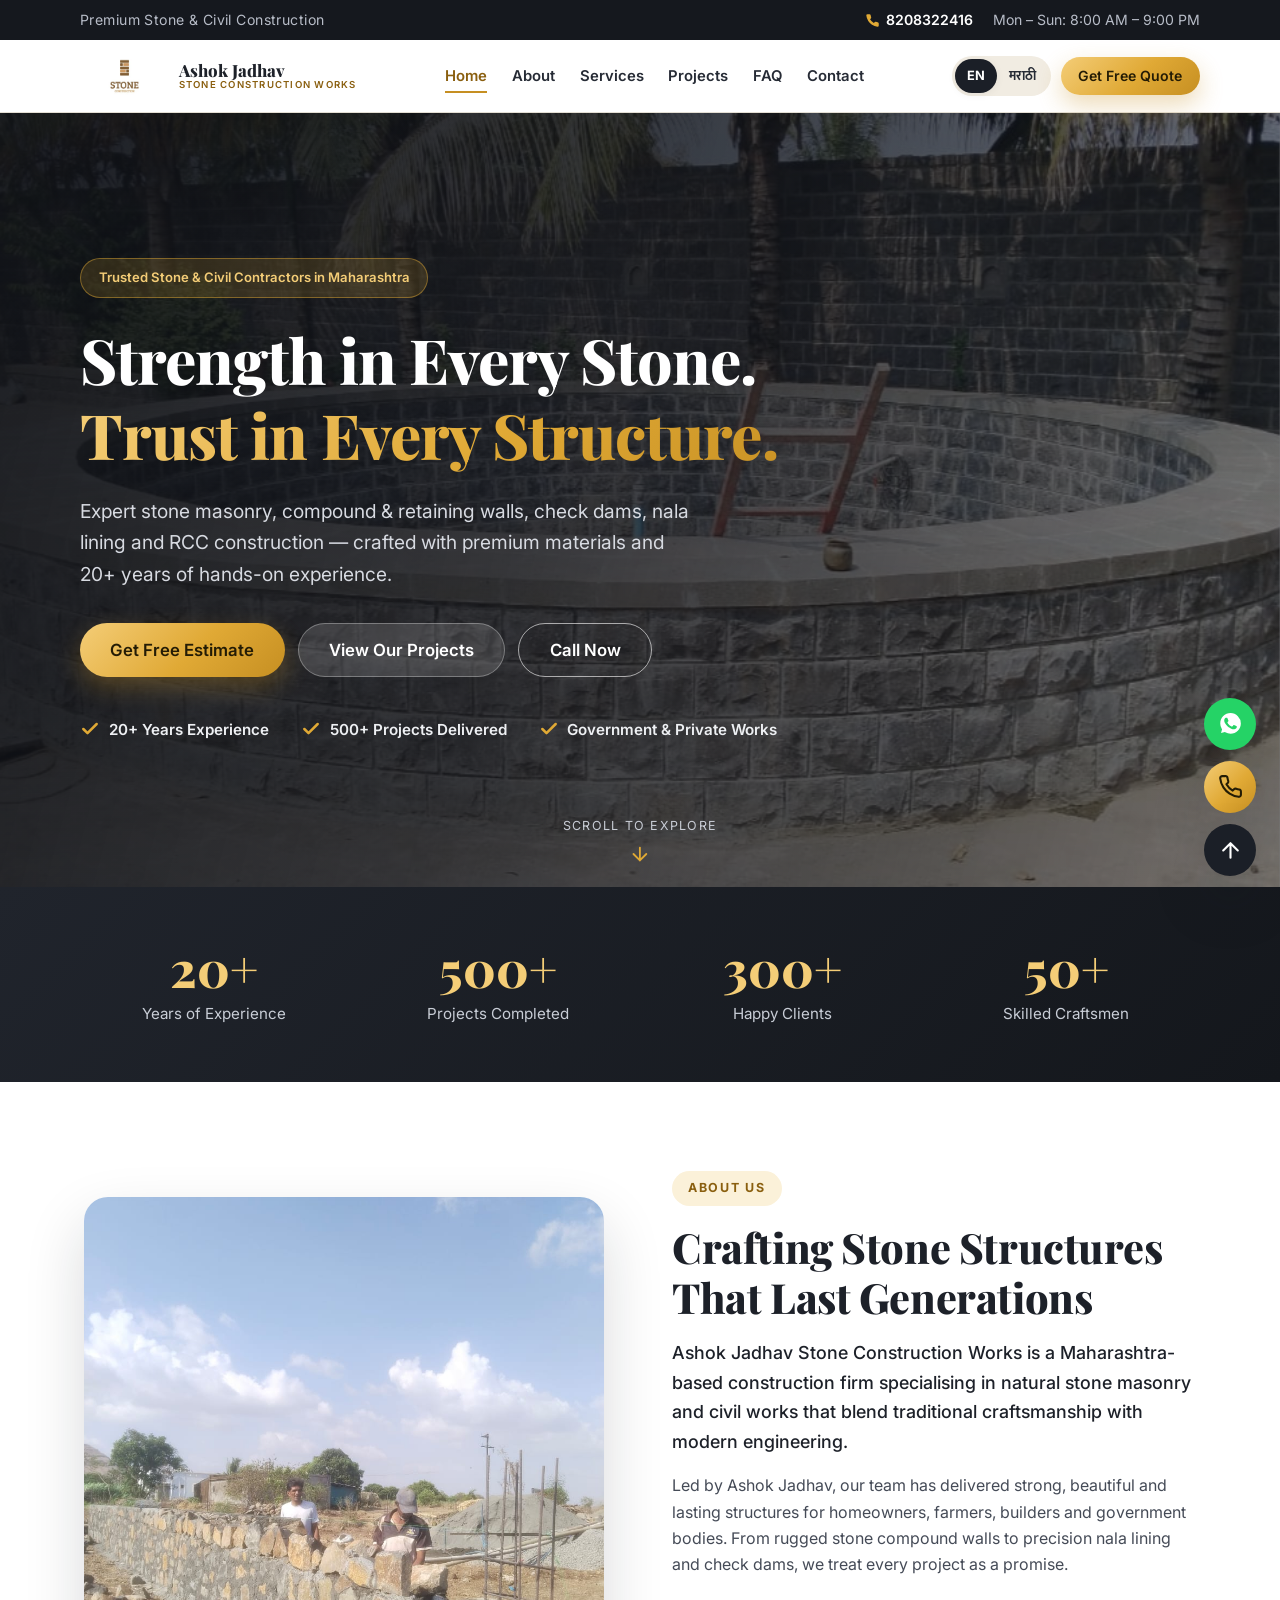
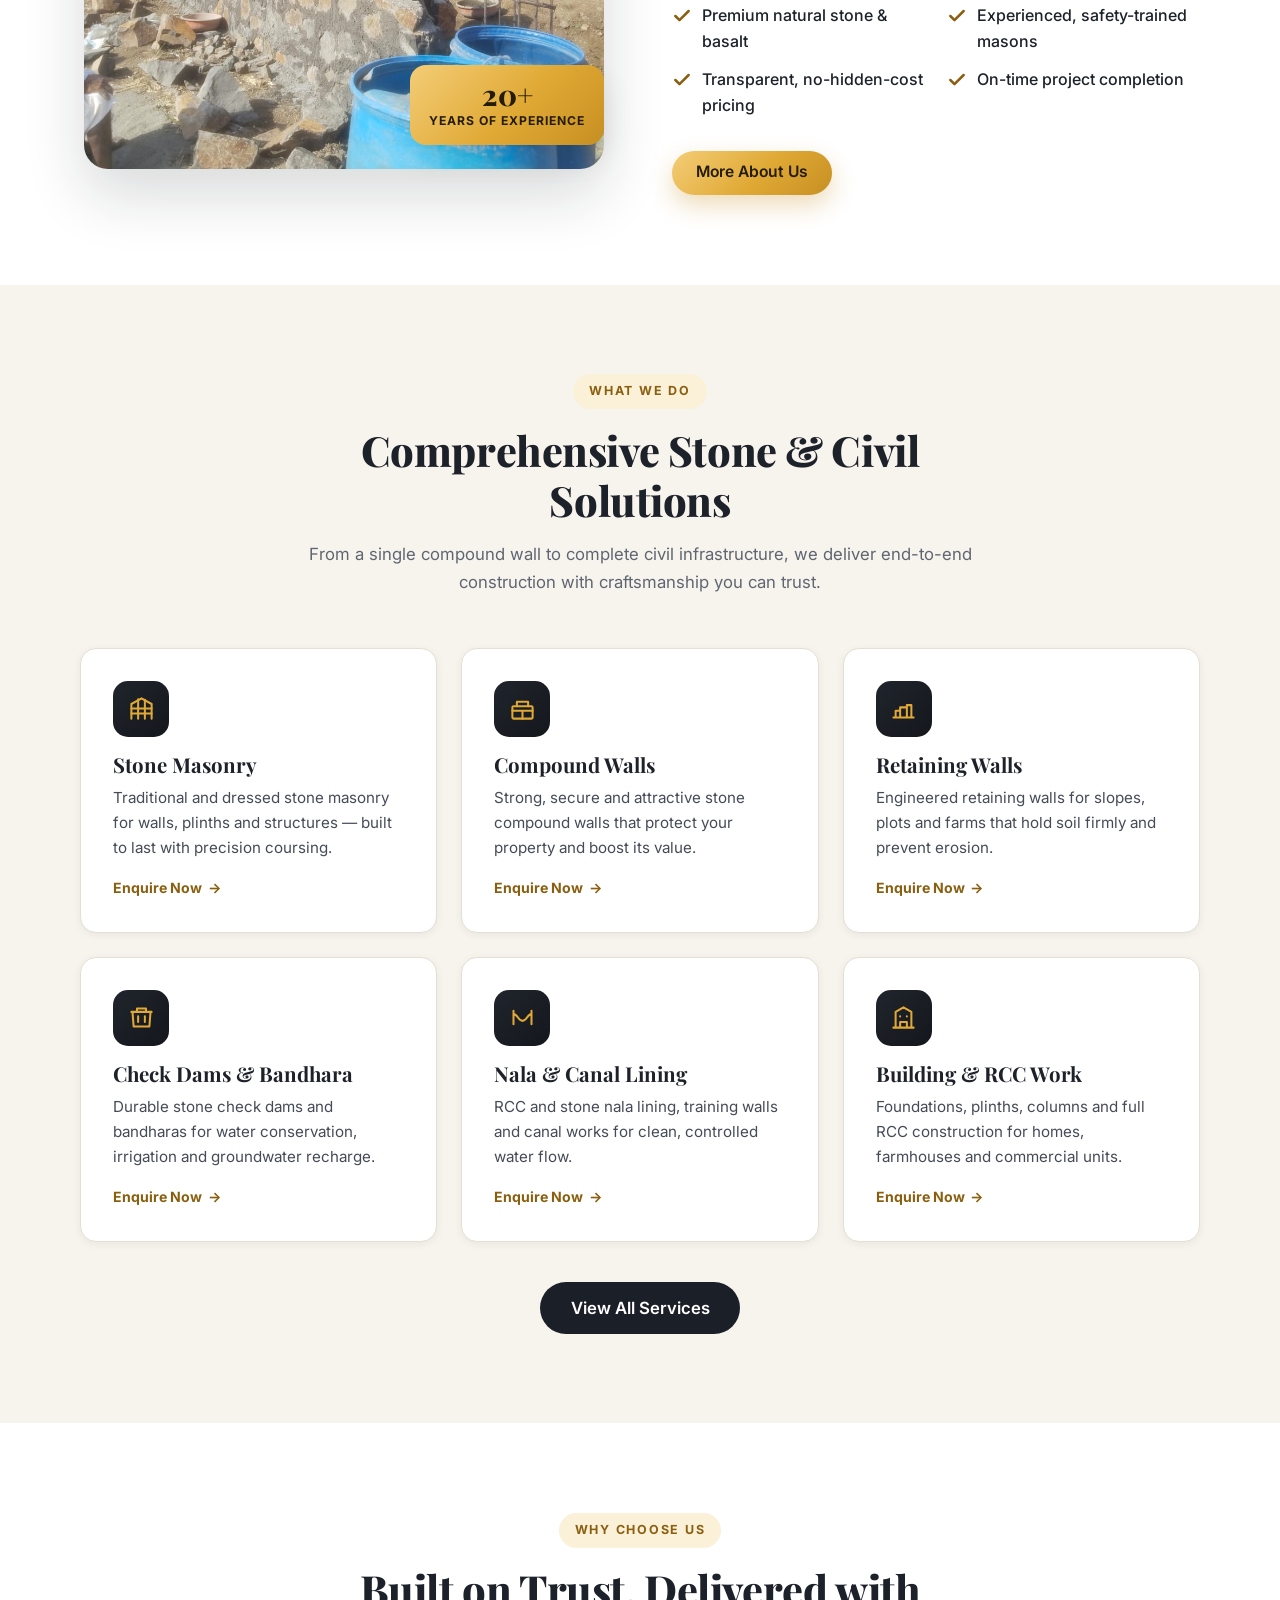
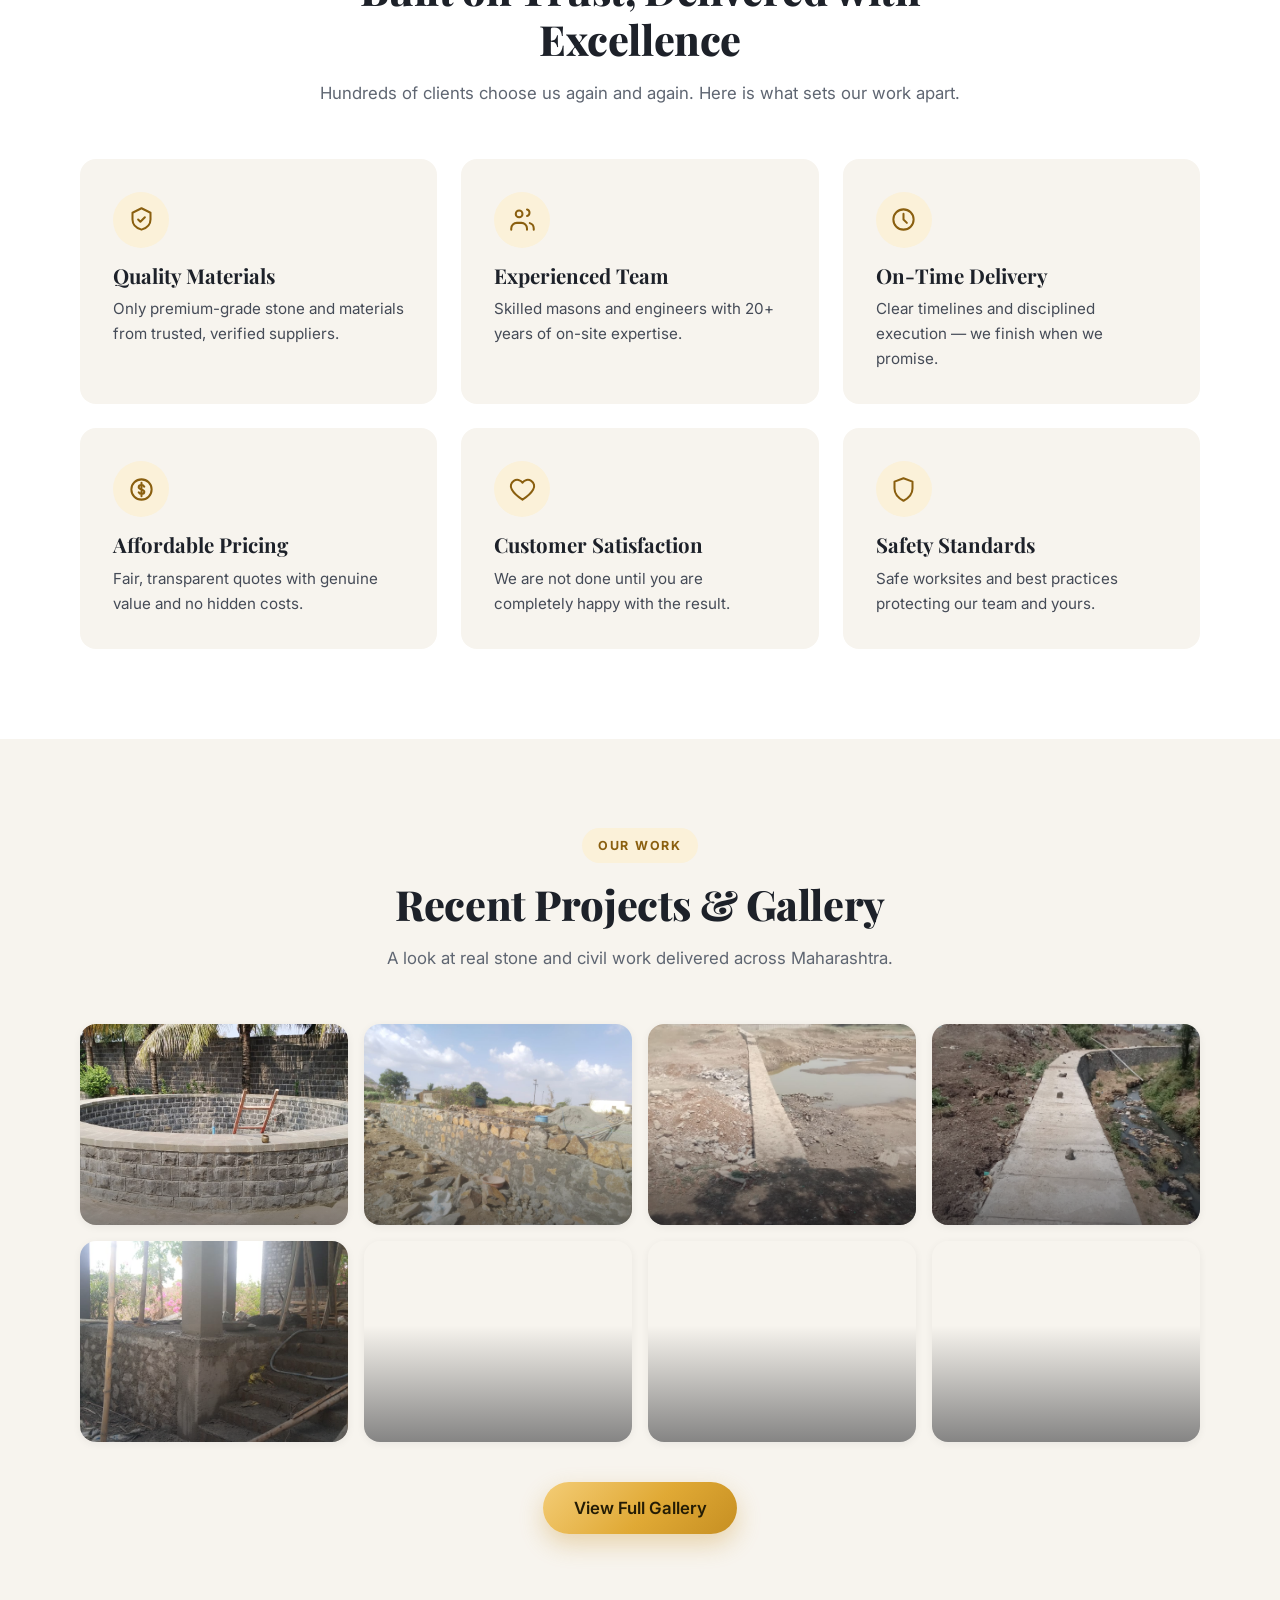
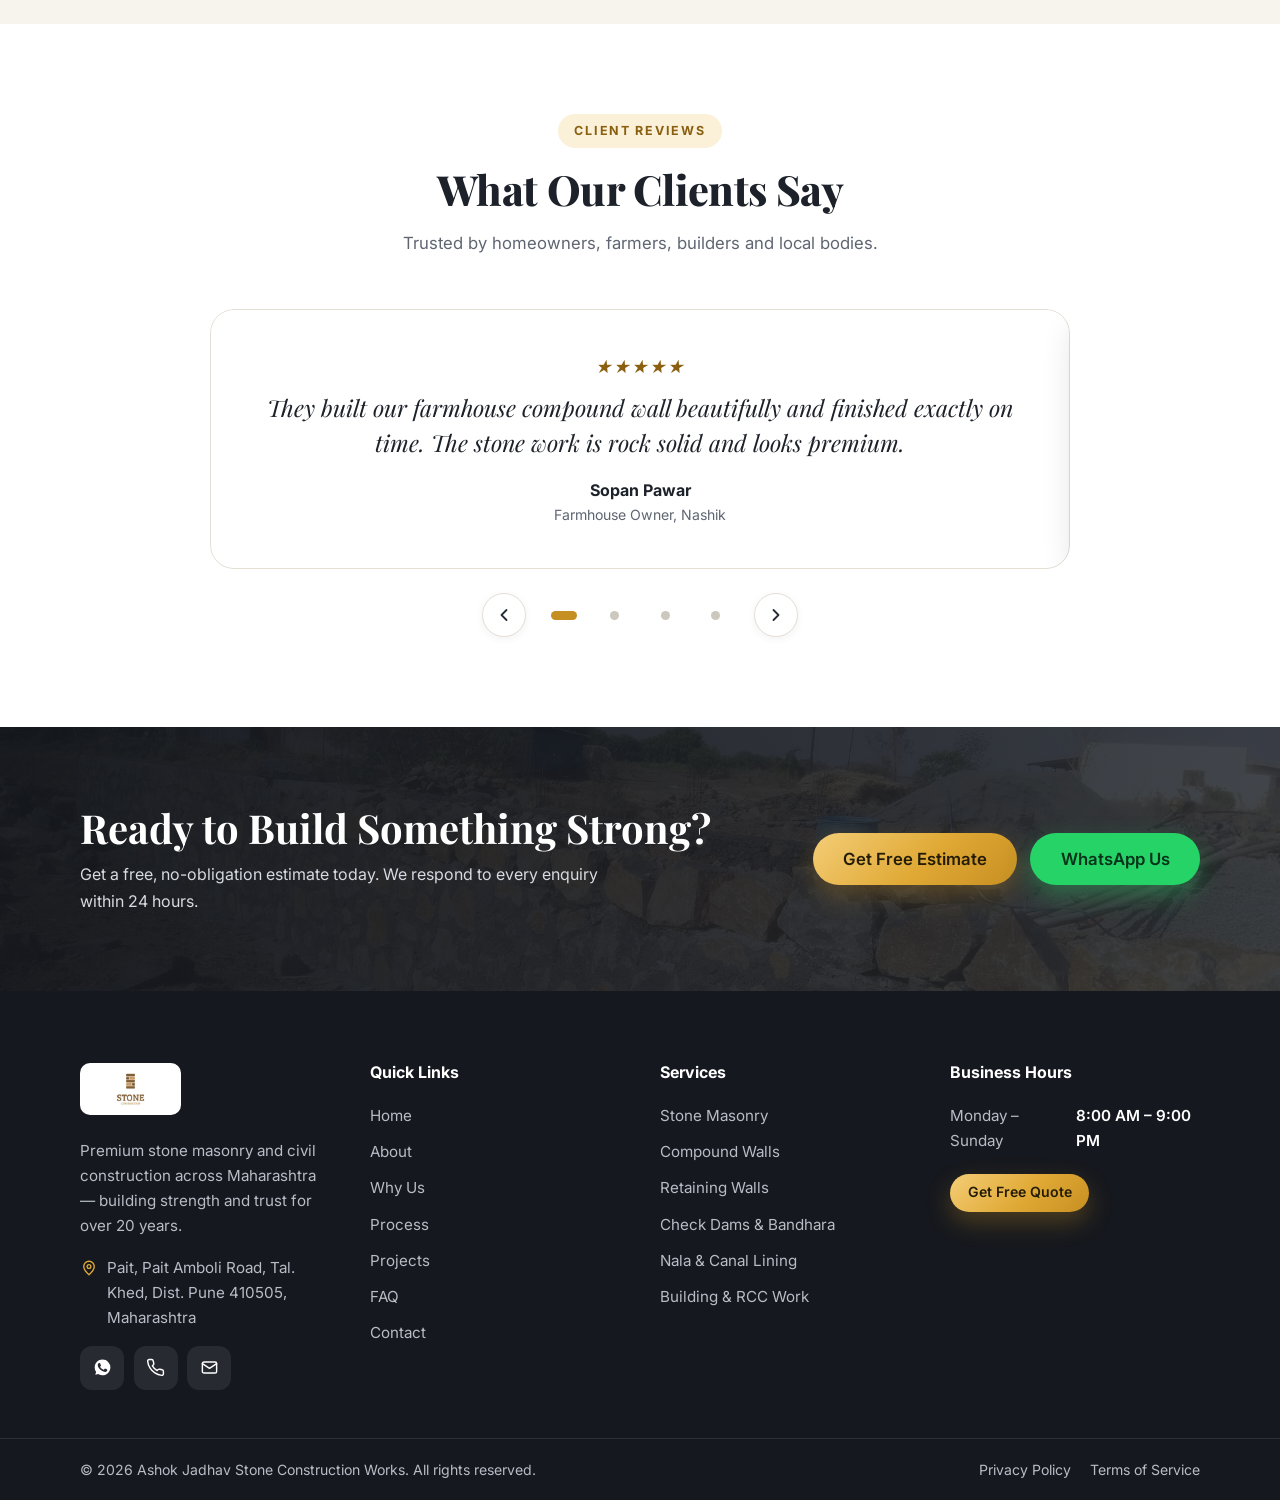
==== commit 347ed8c1: "website improvement" ====
--- a/index.html
+++ b/index.html
@@ -1,733 +1,499 @@
 <!DOCTYPE html>
 <html lang="en">
 <head>
-    <meta charset="UTF-8">
-    <meta name="viewport" content="width=device-width, initial-scale=1.0">
-    <title>Ashok Jadhav Stone Construction Works | Stone Masonry & Civil Contractors in Maharashtra</title>
-    <meta name="description" content="Ashok Jadhav Stone Construction Works — expert stone masonry, compound & retaining walls, check dams, nala lining and RCC construction across Maharashtra. 15+ years, 200+ projects. Get a free estimate.">
-    <meta name="keywords" content="stone construction, stone masonry, compound wall, retaining wall, check dam, nala lining, RCC construction, civil contractor, Maharashtra, basalt stone work">
-    <meta name="author" content="Ashok Jadhav Stone Construction Works">
-    <meta name="robots" content="index, follow">
-    <meta name="theme-color" content="#1b1f27">
-    <link rel="canonical" href="https://ashokjadhavstoneworks.com/">
-
-    <!-- Open Graph -->
-    <meta property="og:type" content="website">
-    <meta property="og:site_name" content="Ashok Jadhav Stone Construction Works">
-    <meta property="og:title" content="Ashok Jadhav Stone Construction Works | Stone & Civil Contractors">
-    <meta property="og:description" content="Expert stone masonry, compound & retaining walls, check dams, nala lining and RCC construction across Maharashtra. 15+ years experience.">
-    <meta property="og:image" content="https://ashokjadhavstoneworks.com/images/hero-stone-feature.jpg">
-    <meta property="og:url" content="https://ashokjadhavstoneworks.com/">
-    <meta property="og:locale" content="en_IN">
-    <meta property="og:locale:alternate" content="mr_IN">
-
-    <!-- Twitter -->
-    <meta name="twitter:card" content="summary_large_image">
-    <meta name="twitter:title" content="Ashok Jadhav Stone Construction Works">
-    <meta name="twitter:description" content="Expert stone masonry & civil construction across Maharashtra. 15+ years, 200+ projects. Get a free estimate.">
-    <meta name="twitter:image" content="https://ashokjadhavstoneworks.com/images/hero-stone-feature.jpg">
-
-    <!-- Favicon -->
-    <link rel="icon" href="data:image/svg+xml,%3Csvg xmlns='http://www.w3.org/2000/svg' viewBox='0 0 32 32'%3E%3Crect width='32' height='32' rx='6' fill='%231b1f27'/%3E%3Cpath d='M6 20l6-9 5 6 3-4 6 7z' fill='%23e0a935'/%3E%3C/svg%3E">
-
-    <!-- Fonts -->
-    <link rel="preconnect" href="https://fonts.googleapis.com">
-    <link rel="preconnect" href="https://fonts.gstatic.com" crossorigin>
-    <link href="https://fonts.googleapis.com/css2?family=Playfair+Display:wght@600;700;800&family=Inter:wght@400;500;600;700&family=Mukta:wght@400;500;600;700&display=swap" rel="stylesheet">
-
-    <link rel="stylesheet" href="style.css">
-
-    <!-- Structured Data: LocalBusiness -->
-    <script type="application/ld+json">
-    {
-      "@context": "https://schema.org",
-      "@type": "GeneralContractor",
-      "name": "Ashok Jadhav Stone Construction Works",
-      "image": "https://ashokjadhavstoneworks.com/images/hero-stone-feature.jpg",
-      "description": "Expert stone masonry, compound & retaining walls, check dams, nala lining and RCC construction across Maharashtra.",
-      "url": "https://ashokjadhavstoneworks.com/",
-      "telephone": "+91-8208322416",
-      "email": "pashokjadhav8888@gmail.com",
-      "priceRange": "$$",
-      "areaServed": { "@type": "State", "name": "Maharashtra" },
-      "address": {
-        "@type": "PostalAddress",
-        "addressRegion": "Maharashtra",
-        "addressCountry": "IN"
-      },
-      "openingHoursSpecification": [{
-        "@type": "OpeningHoursSpecification",
-        "dayOfWeek": ["Monday","Tuesday","Wednesday","Thursday","Friday","Saturday"],
-        "opens": "08:00",
-        "closes": "20:00"
-      }],
-      "sameAs": []
-    }
-    </script>
-    <!-- Structured Data: FAQ -->
-    <script type="application/ld+json">
-    {
-      "@context": "https://schema.org",
-      "@type": "FAQPage",
-      "mainEntity": [
-        { "@type": "Question", "name": "What areas do you serve?", "acceptedAnswer": { "@type": "Answer", "text": "We take up stone and civil construction projects across Maharashtra, including residential, farm, commercial and government works." } },
-        { "@type": "Question", "name": "Do you provide free estimates?", "acceptedAnswer": { "@type": "Answer", "text": "Yes. Consultation and site-visit based estimates are completely free and come with transparent, itemised pricing." } },
-        { "@type": "Question", "name": "What types of stone do you work with?", "acceptedAnswer": { "@type": "Answer", "text": "We primarily work with premium basalt and locally sourced natural stone, including dressed and rubble masonry as per your requirement." } },
-        { "@type": "Question", "name": "How long does a typical project take?", "acceptedAnswer": { "@type": "Answer", "text": "Timelines depend on scope — a compound wall may take a few days, while check dams or nala lining take longer. We share a clear schedule upfront." } },
-        { "@type": "Question", "name": "Do you handle government and contract works?", "acceptedAnswer": { "@type": "Answer", "text": "Yes, we handle government, gram panchayat and private contract works including nala lining, check dams and retaining walls." } },
-        { "@type": "Question", "name": "How do I get started?", "acceptedAnswer": { "@type": "Answer", "text": "Simply call or WhatsApp us, or fill the contact form. We will arrange a free consultation and site visit at your convenience." } }
-      ]
-    }
-    </script>
+<meta charset="UTF-8">
+<meta name="viewport" content="width=device-width, initial-scale=1">
+<title data-i18n="meta.home.title">Stone Masonry &amp; Civil Contractors in Maharashtra | Ashok Jadhav</title>
+<meta name="description" data-i18n-attr="content:meta.home.desc" content="Expert stone masonry, compound and retaining walls, check dams, nala lining and RCC construction across Maharashtra. 20+ years, 500+ projects. Get a free estimate.">
+<meta name="author" content="Ashok Jadhav Stone Construction Works">
+<meta name="theme-color" content="#1b1f27">
+<link rel="canonical" href="https://ashokjadhavstoneworks.com/">
+
+<meta property="og:type" content="website">
+<meta property="og:site_name" content="Ashok Jadhav Stone Construction Works">
+<meta property="og:title" content="Ashok Jadhav Stone Construction Works | Stone &amp; Civil Contractors">
+<meta property="og:description" content="Expert stone masonry, compound and retaining walls, check dams, nala lining and RCC construction across Maharashtra. 20+ years experience.">
+<meta property="og:image" content="https://ashokjadhavstoneworks.com/images/hero-stone-feature.jpg">
+<meta property="og:url" content="https://ashokjadhavstoneworks.com/">
+<meta property="og:locale" content="en_IN">
+<meta property="og:locale:alternate" content="mr_IN">
+<meta name="twitter:card" content="summary_large_image">
+<meta name="twitter:title" content="Ashok Jadhav Stone Construction Works">
+<meta name="twitter:description" content="Expert stone masonry and civil construction across Maharashtra. 20+ years, 500+ projects.">
+<meta name="twitter:image" content="https://ashokjadhavstoneworks.com/images/hero-stone-feature.jpg">
+
+<link rel="icon" href="images/favicon.svg" type="image/svg+xml">
+<link rel="preconnect" href="https://fonts.googleapis.com">
+<link rel="preconnect" href="https://fonts.gstatic.com" crossorigin>
+<link rel="preload" as="image" href="images/hero-stone-feature.jpg" fetchpriority="high">
+<link href="https://fonts.googleapis.com/css2?family=Playfair+Display:wght@600;700;800&amp;family=Inter:wght@400;500;600;700&amp;family=Mukta:wght@400;500;600;700&amp;display=swap" rel="stylesheet">
+<link rel="stylesheet" href="css/styles.css">
+<script>document.documentElement.classList.add('js');</script>
+
+<script type="application/ld+json">
+{
+  "@context": "https://schema.org",
+  "@type": "GeneralContractor",
+  "@id": "https://ashokjadhavstoneworks.com/#business",
+  "name": "Ashok Jadhav Stone Construction Works",
+  "image": "https://ashokjadhavstoneworks.com/images/hero-stone-feature.jpg",
+  "logo": "https://ashokjadhavstoneworks.com/images/logo.jpg",
+  "description": "Expert stone masonry, compound and retaining walls, check dams, nala lining and RCC construction across Maharashtra.",
+  "url": "https://ashokjadhavstoneworks.com/",
+  "telephone": "+91-8208322416",
+  "email": "pashokjadhav8888@gmail.com",
+  "priceRange": "$$",
+  "areaServed": { "@type": "State", "name": "Maharashtra" },
+  "address": {
+    "@type": "PostalAddress",
+    "streetAddress": "Pait Amboli Road, Tal. Khed, Dist. Pune",
+    "addressLocality": "Pait",
+    "addressRegion": "Maharashtra",
+    "postalCode": "410505",
+    "addressCountry": "IN"
+  },
+  "geo": { "@type": "GeoCoordinates", "latitude": 18.8780194, "longitude": 73.7213063 },
+  "hasMap": "https://maps.app.goo.gl/nDCDg11kpNZV83zB9",
+  "openingHoursSpecification": [{
+    "@type": "OpeningHoursSpecification",
+    "dayOfWeek": ["Monday","Tuesday","Wednesday","Thursday","Friday","Saturday","Sunday"],
+    "opens": "08:00",
+    "closes": "21:00"
+  }]
+}
+</script>
 </head>
 <body>
-    <a class="skip-link" href="#main" data-i18n="a11y.skip">Skip to content</a>
-
-    <!-- ===================== TOP BAR ===================== -->
-    <div class="topbar">
-        <div class="container topbar-inner">
-            <span class="topbar-tagline" data-i18n="top.tagline">Premium Stone &amp; Civil Construction</span>
-            <div class="topbar-right">
-                <a class="topbar-link" href="tel:+918208322416">
-                    <svg viewBox="0 0 24 24" aria-hidden="true"><path d="M22 16.92v3a2 2 0 0 1-2.18 2 19.8 19.8 0 0 1-8.63-3.07 19.5 19.5 0 0 1-6-6A19.8 19.8 0 0 1 2.12 4.18 2 2 0 0 1 4.11 2h3a2 2 0 0 1 2 1.72c.13.96.36 1.9.7 2.81a2 2 0 0 1-.45 2.11L8.09 9.91a16 16 0 0 0 6 6l1.27-1.27a2 2 0 0 1 2.11-.45c.9.34 1.85.57 2.81.7A2 2 0 0 1 22 16.92z"/></svg>
-                    <span>8208322416</span>
-                </a>
-                <span class="topbar-hours" data-i18n="top.hours">Mon – Sat: 8:00 AM – 8:00 PM</span>
-            </div>
+<a class="skip-link" href="#main" data-i18n="a11y.skip">Skip to content</a>
+
+<!-- ============ TOP BAR ============ -->
+<div class="topbar">
+  <div class="container topbar-inner">
+    <span class="topbar-tagline" data-i18n="top.tagline">Premium Stone &amp; Civil Construction</span>
+    <div class="topbar-right">
+      <a class="topbar-link" href="tel:+918208322416">
+        <svg viewBox="0 0 24 24" aria-hidden="true"><path d="M22 16.92v3a2 2 0 0 1-2.18 2 19.8 19.8 0 0 1-8.63-3.07 19.5 19.5 0 0 1-6-6A19.8 19.8 0 0 1 2.12 4.18 2 2 0 0 1 4.11 2h3a2 2 0 0 1 2 1.72c.13.96.36 1.9.7 2.81a2 2 0 0 1-.45 2.11L8.09 9.91a16 16 0 0 0 6 6l1.27-1.27a2 2 0 0 1 2.11-.45c.9.34 1.85.57 2.81.7A2 2 0 0 1 22 16.92z"/></svg>
+        <span>8208322416</span>
+      </a>
+      <span class="topbar-hours" data-i18n="top.hours">Mon – Sun: 8:00 AM – 9:00 PM</span>
+    </div>
+  </div>
+</div>
+
+<!-- ============ HEADER / NAV ============ -->
+<header class="navbar">
+  <nav class="container nav-inner" aria-label="Primary">
+    <a class="brand" href="index.html">
+      <img class="brand-logo" src="images/logo.jpg" width="500" height="247" alt="Ashok Jadhav Stone Construction Works logo">
+      <span class="brand-text">Ashok Jadhav<small>Stone Construction Works</small></span>
+    </a>
+
+    <div class="nav-menu" id="navMenu">
+      <div class="nav-panel-head">
+        <span class="nav-panel-title" data-i18n="nav.menu">Menu</span>
+        <button type="button" class="nav-close" id="navClose" aria-label="Close menu" data-i18n-attr="aria-label:nav.close">&times;</button>
+      </div>
+      <ul class="nav-links">
+        <li><a href="index.html" aria-current="page" data-i18n="nav.home">Home</a></li>
+        <li><a href="about.html" data-i18n="nav.about">About</a></li>
+        <li><a href="services.html" data-i18n="nav.services">Services</a></li>
+        <li><a href="projects.html" data-i18n="nav.projects">Projects</a></li>
+        <li><a href="faq.html" data-i18n="nav.faq">FAQ</a></li>
+        <li><a href="contact.html" data-i18n="nav.contact">Contact</a></li>
+      </ul>
+      <div class="nav-panel-foot">
+        <a class="btn btn-primary btn-block" href="contact.html" data-i18n="nav.quote">Get Free Quote</a>
+        <a class="btn btn-dark btn-block" href="tel:+918208322416" data-i18n="nav.call">Call Now</a>
+      </div>
+    </div>
+
+    <div class="nav-actions">
+      <div class="lang-toggle" role="group" aria-label="Language" data-i18n-attr="aria-label:nav.langLabel">
+        <button type="button" class="lang-btn" data-lang="en" lang="en" aria-pressed="true">EN</button>
+        <button type="button" class="lang-btn" data-lang="mr" lang="mr" aria-pressed="false">मराठी</button>
+      </div>
+      <a class="btn btn-primary btn-sm nav-cta" href="contact.html" data-i18n="nav.quote">Get Free Quote</a>
+      <button type="button" class="menu-toggle" id="menuToggle" aria-label="Menu" aria-expanded="false" aria-controls="navMenu" data-i18n-attr="aria-label:nav.menu">
+        <span></span><span></span><span></span>
+      </button>
+    </div>
+  </nav>
+</header>
+
+<main id="main">
+
+  <!-- ============ HERO ============ -->
+  <section class="hero">
+    <div class="hero-bg" style="background-image:url('images/hero-stone-feature.jpg')"></div>
+    <div class="hero-overlay"></div>
+    <div class="container">
+      <div class="hero-content">
+        <span class="hero-badge" data-i18n="hero.badge">Trusted Stone &amp; Civil Contractors in Maharashtra</span>
+        <h1 class="hero-title">
+          <span data-i18n="hero.title1">Strength in Every Stone.</span>
+          <span class="accent" data-i18n="hero.title2">Trust in Every Structure.</span>
+        </h1>
+        <p class="hero-subtitle" data-i18n="hero.subtitle">Expert stone masonry, compound &amp; retaining walls, check dams, nala lining and RCC construction — crafted with premium materials and 20+ years of hands-on experience.</p>
+        <div class="hero-cta">
+          <a class="btn btn-primary btn-lg" href="contact.html" data-i18n="hero.cta1">Get Free Estimate</a>
+          <a class="btn btn-ghost btn-lg" href="projects.html" data-i18n="hero.cta2">View Our Projects</a>
+          <a class="btn btn-outline btn-lg" href="tel:+918208322416" data-i18n="hero.cta3">Call Now</a>
         </div>
-    </div>
-
-    <!-- ===================== NAVBAR ===================== -->
-    <header class="navbar" id="navbar">
-        <nav class="container nav-inner" aria-label="Primary">
-            <a href="#home" class="logo" aria-label="Ashok Jadhav Stone Construction Works — Home">
-                <span class="logo-mark" aria-hidden="true">
-                    <svg viewBox="0 0 32 32"><path d="M4 22l8-12 6 8 4-5 6 9z"/></svg>
-                </span>
-                <span class="logo-text">Ashok Jadhav<small>Stone Construction Works</small></span>
-            </a>
-
-            <ul class="nav-links" id="navLinks">
-                <li><a href="#home" data-i18n="nav.home">Home</a></li>
-                <li><a href="#about" data-i18n="nav.about">About</a></li>
-                <li><a href="#services" data-i18n="nav.services">Services</a></li>
-                <li><a href="#projects" data-i18n="nav.projects">Projects</a></li>
-                <li><a href="#why" data-i18n="nav.why">Why Us</a></li>
-                <li><a href="#process" data-i18n="nav.process">Process</a></li>
-                <li><a href="#faq" data-i18n="nav.faq">FAQ</a></li>
-                <li><a href="#contact" data-i18n="nav.contact">Contact</a></li>
-            </ul>
-
-            <div class="nav-actions">
-                <div class="lang-toggle" role="group" aria-label="Language selector">
-                    <button type="button" class="lang-btn active" data-lang="en">EN</button>
-                    <button type="button" class="lang-btn" data-lang="mr">मराठी</button>
-                </div>
-                <a href="#contact" class="btn btn-primary btn-sm nav-cta" data-i18n="nav.quote">Get Free Quote</a>
-                <button class="menu-toggle" id="menuToggle" aria-label="Open menu" aria-expanded="false" aria-controls="navLinks">
-                    <span></span><span></span><span></span>
-                </button>
-            </div>
-        </nav>
-    </header>
-
-    <main id="main">
-    <!-- ===================== HERO ===================== -->
-    <section id="home" class="hero">
-        <div class="hero-bg" style="background-image:url('images/hero-stone-feature.jpg')" role="img" aria-label="Premium dressed-stone circular water feature"></div>
-        <div class="hero-overlay"></div>
-        <div class="container hero-content reveal">
-            <span class="hero-badge" data-i18n="hero.badge">Trusted Stone &amp; Civil Contractors in Maharashtra</span>
-            <h1 class="hero-title">
-                <span data-i18n="hero.title1">Strength in Every Stone.</span>
-                <span class="accent" data-i18n="hero.title2">Trust in Every Structure.</span>
-            </h1>
-            <p class="hero-subtitle" data-i18n="hero.subtitle">Expert stone masonry, compound &amp; retaining walls, check dams, nala lining and RCC construction — crafted with premium materials and 15+ years of hands-on experience.</p>
-            <div class="hero-cta">
-                <a href="#contact" class="btn btn-primary btn-lg" data-i18n="hero.cta1">Get Free Estimate</a>
-                <a href="#projects" class="btn btn-ghost btn-lg" data-i18n="hero.cta2">View Our Projects</a>
-                <a href="tel:+918208322416" class="btn btn-outline btn-lg" data-i18n="hero.cta3">Call Now</a>
-            </div>
-            <ul class="hero-trust">
-                <li><svg viewBox="0 0 24 24" aria-hidden="true"><path d="M20 6 9 17l-5-5"/></svg><span data-i18n="hero.trust1">15+ Years Experience</span></li>
-                <li><svg viewBox="0 0 24 24" aria-hidden="true"><path d="M20 6 9 17l-5-5"/></svg><span data-i18n="hero.trust2">200+ Projects Delivered</span></li>
-                <li><svg viewBox="0 0 24 24" aria-hidden="true"><path d="M20 6 9 17l-5-5"/></svg><span data-i18n="hero.trust3">Government &amp; Private Works</span></li>
-            </ul>
+        <ul class="hero-trust">
+          <li><svg class="icon-check" viewBox="0 0 24 24" aria-hidden="true"><path d="M20 6 9 17l-5-5"/></svg><span data-i18n="hero.trust1">20+ Years Experience</span></li>
+          <li><svg class="icon-check" viewBox="0 0 24 24" aria-hidden="true"><path d="M20 6 9 17l-5-5"/></svg><span data-i18n="hero.trust2">500+ Projects Delivered</span></li>
+          <li><svg class="icon-check" viewBox="0 0 24 24" aria-hidden="true"><path d="M20 6 9 17l-5-5"/></svg><span data-i18n="hero.trust3">Government &amp; Private Works</span></li>
+        </ul>
+      </div>
+    </div>
+    <a class="hero-scroll" href="#stats">
+      <span data-i18n="hero.scroll">Scroll to explore</span>
+      <svg viewBox="0 0 24 24" aria-hidden="true"><path d="M12 5v14M5 12l7 7 7-7"/></svg>
+    </a>
+  </section>
+
+  <!-- ============ STATS ============ -->
+  <section class="stats" id="stats" aria-label="Company highlights">
+    <div class="container stats-grid">
+      <div>
+        <span class="stat-num" data-count="20" data-suffix="+">20+</span>
+        <span class="stat-label" data-i18n="stats.years">Years of Experience</span>
+      </div>
+      <div>
+        <span class="stat-num" data-count="500" data-suffix="+">500+</span>
+        <span class="stat-label" data-i18n="stats.projects">Projects Completed</span>
+      </div>
+      <div>
+        <span class="stat-num" data-count="300" data-suffix="+">300+</span>
+        <span class="stat-label" data-i18n="stats.clients">Happy Clients</span>
+      </div>
+      <div>
+        <span class="stat-num" data-count="50" data-suffix="+">50+</span>
+        <span class="stat-label" data-i18n="stats.team">Skilled Craftsmen</span>
+      </div>
+    </div>
+  </section>
+
+  <!-- ============ ABOUT PREVIEW ============ -->
+  <section class="section">
+    <div class="container about-grid">
+      <div class="about-media reveal">
+        <img src="images/masons-at-work-1.jpg" width="768" height="1024" loading="lazy" decoding="async"
+             alt="Skilled masons building a natural stone wall on a site in Maharashtra">
+        <p class="about-badge">
+          <span class="about-badge-num">20+</span>
+          <span class="about-badge-text" data-i18n="stats.years">Years of Experience</span>
+        </p>
+      </div>
+      <div class="about-body reveal">
+        <span class="section-tag" data-i18n="about.tag">About Us</span>
+        <h2 class="section-title" data-i18n="about.title">Crafting Stone Structures That Last Generations</h2>
+        <p class="lead" data-i18n="about.lead">Ashok Jadhav Stone Construction Works is a Maharashtra-based construction firm specialising in natural stone masonry and civil works that blend traditional craftsmanship with modern engineering.</p>
+        <p data-i18n="about.p1">Led by Ashok Jadhav, our team has delivered strong, beautiful and lasting structures for homeowners, farmers, builders and government bodies. From rugged stone compound walls to precision nala lining and check dams, we treat every project as a promise.</p>
+        <ul class="check-list">
+          <li><svg class="icon-check" viewBox="0 0 24 24" aria-hidden="true"><path d="M20 6 9 17l-5-5"/></svg><span data-i18n="about.point1">Premium natural stone &amp; basalt</span></li>
+          <li><svg class="icon-check" viewBox="0 0 24 24" aria-hidden="true"><path d="M20 6 9 17l-5-5"/></svg><span data-i18n="about.point2">Experienced, safety-trained masons</span></li>
+          <li><svg class="icon-check" viewBox="0 0 24 24" aria-hidden="true"><path d="M20 6 9 17l-5-5"/></svg><span data-i18n="about.point3">Transparent, no-hidden-cost pricing</span></li>
+          <li><svg class="icon-check" viewBox="0 0 24 24" aria-hidden="true"><path d="M20 6 9 17l-5-5"/></svg><span data-i18n="about.point4">On-time project completion</span></li>
+        </ul>
+        <a class="btn btn-primary" href="about.html" data-i18n="about.more">More About Us</a>
+      </div>
+    </div>
+  </section>
+
+  <!-- ============ SERVICES PREVIEW ============ -->
+  <section class="section alt-bg">
+    <div class="container">
+      <div class="section-header center reveal">
+        <span class="section-tag" data-i18n="services.tag">What We Do</span>
+        <h2 class="section-title" data-i18n="services.title">Comprehensive Stone &amp; Civil Solutions</h2>
+        <p class="section-sub" data-i18n="services.subtitle">From a single compound wall to complete civil infrastructure, we deliver end-to-end construction with craftsmanship you can trust.</p>
+      </div>
+      <div class="grid-cards">
+        <article class="card service-card reveal">
+          <span class="card-icon card-icon--dark" aria-hidden="true"><svg viewBox="0 0 24 24"><path d="M3 21V8l9-5 9 5v13"/><path d="M3 12h18M3 16.5h18M9 3.8V21M15 4.2V21"/></svg></span>
+          <h3 data-i18n="services.s1.title">Stone Masonry</h3>
+          <p data-i18n="services.s1.desc">Traditional and dressed stone masonry for walls, plinths and structures — built to last with precision coursing.</p>
+          <a class="service-link" href="services.html#stone-masonry"><span data-i18n="services.enquire">Enquire Now</span> <span aria-hidden="true">&rarr;</span></a>
+        </article>
+        <article class="card service-card reveal">
+          <span class="card-icon card-icon--dark" aria-hidden="true"><svg viewBox="0 0 24 24"><rect x="3" y="10" width="18" height="11" rx="1"/><path d="M3 14h18M7 10V6h10v4M12 14v7"/></svg></span>
+          <h3 data-i18n="services.s2.title">Compound Walls</h3>
+          <p data-i18n="services.s2.desc">Strong, secure and attractive stone compound walls that protect your property and boost its value.</p>
+          <a class="service-link" href="services.html#compound-walls"><span data-i18n="services.enquire">Enquire Now</span> <span aria-hidden="true">&rarr;</span></a>
+        </article>
+        <article class="card service-card reveal">
+          <span class="card-icon card-icon--dark" aria-hidden="true"><svg viewBox="0 0 24 24"><path d="M3 20h18M5 20v-6h4v6M15 20V9h4v11M9 20v-9h6v9"/></svg></span>
+          <h3 data-i18n="services.s3.title">Retaining Walls</h3>
+          <p data-i18n="services.s3.desc">Engineered retaining walls for slopes, plots and farms that hold soil firmly and prevent erosion.</p>
+          <a class="service-link" href="services.html#retaining-walls"><span data-i18n="services.enquire">Enquire Now</span> <span aria-hidden="true">&rarr;</span></a>
+        </article>
+        <article class="card service-card reveal">
+          <span class="card-icon card-icon--dark" aria-hidden="true"><svg viewBox="0 0 24 24"><path d="M3 7h18M4 7l1 13h14l1-13M8 7V4h8v3M9 11v5M15 11v5"/></svg></span>
+          <h3 data-i18n="services.s4.title">Check Dams &amp; Bandhara</h3>
+          <p data-i18n="services.s4.desc">Durable stone check dams and bandharas for water conservation, irrigation and groundwater recharge.</p>
+          <a class="service-link" href="services.html#check-dams"><span data-i18n="services.enquire">Enquire Now</span> <span aria-hidden="true">&rarr;</span></a>
+        </article>
+        <article class="card service-card reveal">
+          <span class="card-icon card-icon--dark" aria-hidden="true"><svg viewBox="0 0 24 24"><path d="M4 6v12M20 6v12M4 9c4 0 4 6 8 6s4-6 8-6"/></svg></span>
+          <h3 data-i18n="services.s5.title">Nala &amp; Canal Lining</h3>
+          <p data-i18n="services.s5.desc">RCC and stone nala lining, training walls and canal works for clean, controlled water flow.</p>
+          <a class="service-link" href="services.html#nala-lining"><span data-i18n="services.enquire">Enquire Now</span> <span aria-hidden="true">&rarr;</span></a>
+        </article>
+        <article class="card service-card reveal">
+          <span class="card-icon card-icon--dark" aria-hidden="true"><svg viewBox="0 0 24 24"><path d="M3 21h18M5 21V7l7-4 7 4v14M9 21v-5h6v5M9 11h.01M15 11h.01"/></svg></span>
+          <h3 data-i18n="services.s6.title">Building &amp; RCC Work</h3>
+          <p data-i18n="services.s6.desc">Foundations, plinths, columns and full RCC construction for homes, farmhouses and commercial units.</p>
+          <a class="service-link" href="services.html#rcc-work"><span data-i18n="services.enquire">Enquire Now</span> <span aria-hidden="true">&rarr;</span></a>
+        </article>
+      </div>
+      <p class="center reveal" style="margin-top:2.5rem">
+        <a class="btn btn-dark btn-lg" href="services.html" data-i18n="services.all">View All Services</a>
+      </p>
+    </div>
+  </section>
+
+  <!-- ============ WHY CHOOSE US ============ -->
+  <section class="section">
+    <div class="container">
+      <div class="section-header center reveal">
+        <span class="section-tag" data-i18n="why.tag">Why Choose Us</span>
+        <h2 class="section-title" data-i18n="why.title">Built on Trust, Delivered with Excellence</h2>
+        <p class="section-sub" data-i18n="why.subtitle">Hundreds of clients choose us again and again. Here is what sets our work apart.</p>
+      </div>
+      <div class="grid-cards">
+        <article class="card card--plain reveal">
+          <span class="card-icon card-icon--round" aria-hidden="true"><svg viewBox="0 0 24 24"><path d="M12 2 4 6v6c0 5 3.5 7.7 8 9 4.5-1.3 8-4 8-9V6z"/><path d="m9 12 2 2 4-4"/></svg></span>
+          <h3 data-i18n="why.w1.title">Quality Materials</h3>
+          <p data-i18n="why.w1.desc">Only premium-grade stone and materials from trusted, verified suppliers.</p>
+        </article>
+        <article class="card card--plain reveal">
+          <span class="card-icon card-icon--round" aria-hidden="true"><svg viewBox="0 0 24 24"><circle cx="9" cy="7" r="3"/><path d="M2 21v-1a5 5 0 0 1 5-5h4a5 5 0 0 1 5 5v1M16 3.1a3 3 0 0 1 0 5.8M22 21v-1a5 5 0 0 0-3.5-4.8"/></svg></span>
+          <h3 data-i18n="why.w2.title">Experienced Team</h3>
+          <p data-i18n="why.w2.desc">Skilled masons and engineers with 20+ years of on-site expertise.</p>
+        </article>
+        <article class="card card--plain reveal">
+          <span class="card-icon card-icon--round" aria-hidden="true"><svg viewBox="0 0 24 24"><circle cx="12" cy="12" r="9"/><path d="M12 7v5l3 3"/></svg></span>
+          <h3 data-i18n="why.w3.title">On-Time Delivery</h3>
+          <p data-i18n="why.w3.desc">Clear timelines and disciplined execution — we finish when we promise.</p>
+        </article>
+        <article class="card card--plain reveal">
+          <span class="card-icon card-icon--round" aria-hidden="true"><svg viewBox="0 0 24 24"><circle cx="12" cy="12" r="9"/><path d="M14.5 9.5c-.5-1-1.5-1.5-2.5-1.5-1.5 0-2.5 1-2.5 2s1 1.5 2.5 2 2.5 1 2.5 2-1 2-2.5 2c-1 0-2-.5-2.5-1.5M12 6v12"/></svg></span>
+          <h3 data-i18n="why.w4.title">Affordable Pricing</h3>
+          <p data-i18n="why.w4.desc">Fair, transparent quotes with genuine value and no hidden costs.</p>
+        </article>
+        <article class="card card--plain reveal">
+          <span class="card-icon card-icon--round" aria-hidden="true"><svg viewBox="0 0 24 24"><path d="M12 21s-7-4.5-9.5-9A5.3 5.3 0 0 1 12 6a5.3 5.3 0 0 1 9.5 6c-2.5 4.5-9.5 9-9.5 9z"/></svg></span>
+          <h3 data-i18n="why.w5.title">Customer Satisfaction</h3>
+          <p data-i18n="why.w5.desc">We are not done until you are completely happy with the result.</p>
+        </article>
+        <article class="card card--plain reveal">
+          <span class="card-icon card-icon--round" aria-hidden="true"><svg viewBox="0 0 24 24"><path d="M12 2 4 5v6c0 5 3.5 8.5 8 11 4.5-2.5 8-6 8-11V5z"/></svg></span>
+          <h3 data-i18n="why.w6.title">Safety Standards</h3>
+          <p data-i18n="why.w6.desc">Safe worksites and best practices protecting our team and yours.</p>
+        </article>
+      </div>
+    </div>
+  </section>
+
+  <!-- ============ PROJECTS PREVIEW ============ -->
+  <section class="section alt-bg">
+    <div class="container">
+      <div class="section-header center reveal">
+        <span class="section-tag" data-i18n="gallery.tag">Our Work</span>
+        <h2 class="section-title" data-i18n="gallery.title">Recent Projects &amp; Gallery</h2>
+        <p class="section-sub" data-i18n="gallery.subtitle">A look at real stone and civil work delivered across Maharashtra.</p>
+      </div>
+      <div class="gallery-grid reveal" id="galleryGrid">
+        <button type="button" class="gallery-item" data-category="masonry">
+          <img src="images/hero-stone-feature.jpg" width="1024" height="768" loading="lazy" decoding="async" alt="Circular dressed-stone water feature with basalt coping">
+          <span class="gallery-cap" aria-hidden="true" data-i18n="g1">Circular dressed-stone water feature</span>
+        </button>
+        <button type="button" class="gallery-item" data-category="masonry">
+          <img src="images/masonry-compound-wall.jpg" width="1024" height="768" loading="lazy" decoding="async" alt="Natural stone compound wall on a rural plot">
+          <span class="gallery-cap" aria-hidden="true" data-i18n="g3">Stone compound wall in rural site</span>
+        </button>
+        <button type="button" class="gallery-item" data-category="dam">
+          <img src="images/check-dam.jpg" width="768" height="1024" loading="lazy" decoding="async" alt="Stone check dam across a riverbed for water conservation">
+          <span class="gallery-cap" aria-hidden="true" data-i18n="g9">Stone check dam across riverbed</span>
+        </button>
+        <button type="button" class="gallery-item" data-category="civil">
+          <img src="images/nala-lining-1.jpg" width="768" height="1024" loading="lazy" decoding="async" alt="Concrete nala lining pathway beside a stone wall">
+          <span class="gallery-cap" aria-hidden="true" data-i18n="g12">Nala concrete lining pathway</span>
+        </button>
+        <button type="button" class="gallery-item" data-category="building">
+          <img src="images/building-foundation-1.jpg" width="1024" height="768" loading="lazy" decoding="async" alt="Building foundation and plinth with RCC columns">
+          <span class="gallery-cap" aria-hidden="true" data-i18n="g7">Building foundation with RCC columns</span>
+        </button>
+        <button type="button" class="gallery-item" data-category="masonry">
+          <img src="images/retaining-wall-hills.jpg" width="1024" height="768" loading="lazy" decoding="async" alt="Completed stone retaining wall in a hilly landscape">
+          <span class="gallery-cap" aria-hidden="true" data-i18n="g4">Completed stone retaining wall</span>
+        </button>
+        <button type="button" class="gallery-item" data-category="masonry">
+          <img src="images/coursed-rubble-compound-wall.jpg" width="1024" height="768" loading="lazy" decoding="async" alt="Coursed rubble stone compound wall with cement coping">
+          <span class="gallery-cap" aria-hidden="true" data-i18n="g21">Coursed rubble compound wall</span>
+        </button>
+        <button type="button" class="gallery-item" data-category="civil">
+          <img src="images/nala-lining-5.jpg" width="768" height="1024" loading="lazy" decoding="async" alt="Completed nala lining project with retaining wall">
+          <span class="gallery-cap" aria-hidden="true" data-i18n="g16">Nala lining project</span>
+        </button>
+      </div>
+      <p class="center reveal" style="margin-top:2.5rem">
+        <a class="btn btn-primary btn-lg" href="projects.html" data-i18n="gallery.viewAll">View Full Gallery</a>
+      </p>
+    </div>
+  </section>
+
+  <!-- ============ TESTIMONIALS ============ -->
+  <section class="section">
+    <div class="container">
+      <div class="section-header center reveal">
+        <span class="section-tag" data-i18n="test.tag">Client Reviews</span>
+        <h2 class="section-title" data-i18n="test.title">What Our Clients Say</h2>
+        <p class="section-sub" data-i18n="test.subtitle">Trusted by homeowners, farmers, builders and local bodies.</p>
+      </div>
+      <div class="testimonial-slider reveal" id="testimonialSlider">
+        <div class="testimonial-viewport">
+          <div class="testimonial-track" id="testimonialTrack">
+            <blockquote class="testimonial">
+              <p class="stars" aria-label="Rated 5 out of 5">★★★★★</p>
+              <p data-i18n="test.t1.quote">They built our farmhouse compound wall beautifully and finished exactly on time. The stone work is rock solid and looks premium.</p>
+              <footer><span class="t-name" data-i18n="test.t1.name">Sopan Pawar</span><span class="t-role" data-i18n="test.t1.role">Farmhouse Owner, Nashik</span></footer>
+            </blockquote>
+            <blockquote class="testimonial">
+              <p class="stars" aria-label="Rated 5 out of 5">★★★★★</p>
+              <p data-i18n="test.t2.quote">We hired them for a check dam and nala lining. Honest pricing, strong construction and great coordination with the gram panchayat.</p>
+              <footer><span class="t-name" data-i18n="test.t2.name">Ramesh Deshmukh</span><span class="t-role" data-i18n="test.t2.role">Progressive Farmer</span></footer>
+            </blockquote>
+            <blockquote class="testimonial">
+              <p class="stars" aria-label="Rated 5 out of 5">★★★★★</p>
+              <p data-i18n="test.t3.quote">As a builder I need reliable masonry partners. Their stone walls and RCC work are clean, strong and delivered on schedule.</p>
+              <footer><span class="t-name" data-i18n="test.t3.name">Sunil Kulkarni</span><span class="t-role" data-i18n="test.t3.role">Builder &amp; Contractor</span></footer>
+            </blockquote>
+            <blockquote class="testimonial">
+              <p class="stars" aria-label="Rated 5 out of 5">★★★★★</p>
+              <p data-i18n="test.t4.quote">Excellent retaining wall on our sloped plot. Professional team, fair rates and genuinely durable work. Highly recommended.</p>
+              <footer><span class="t-name" data-i18n="test.t4.name">Anita Jadhav</span><span class="t-role" data-i18n="test.t4.role">Homeowner, Pune</span></footer>
+            </blockquote>
+          </div>
         </div>
-        <a href="#stats" class="hero-scroll" aria-label="Scroll to explore">
-            <span data-i18n="hero.scroll">Scroll to explore</span>
-            <svg viewBox="0 0 24 24" aria-hidden="true"><path d="M12 5v14M5 12l7 7 7-7"/></svg>
-        </a>
-    </section>
-
-    <!-- ===================== STATS ===================== -->
-    <section id="stats" class="stats" aria-label="Company highlights">
-        <div class="container stats-grid">
-            <div class="stat reveal">
-                <span class="stat-num" data-count="15" data-suffix="+">0</span>
-                <span class="stat-label" data-i18n="stats.years">Years of Experience</span>
-            </div>
-            <div class="stat reveal">
-                <span class="stat-num" data-count="200" data-suffix="+">0</span>
-                <span class="stat-label" data-i18n="stats.projects">Projects Completed</span>
-            </div>
-            <div class="stat reveal">
-                <span class="stat-num" data-count="180" data-suffix="+">0</span>
-                <span class="stat-label" data-i18n="stats.clients">Happy Clients</span>
-            </div>
-            <div class="stat reveal">
-                <span class="stat-num" data-count="25" data-suffix="+">0</span>
-                <span class="stat-label" data-i18n="stats.team">Skilled Craftsmen</span>
-            </div>
+        <div class="testimonial-controls">
+          <button type="button" class="t-arrow" id="tPrev" aria-label="Previous review" data-i18n-attr="aria-label:test.prev"><svg viewBox="0 0 24 24" aria-hidden="true"><path d="M15 18l-6-6 6-6"/></svg></button>
+          <div class="t-dots" id="tDots"></div>
+          <button type="button" class="t-arrow" id="tNext" aria-label="Next review" data-i18n-attr="aria-label:test.next"><svg viewBox="0 0 24 24" aria-hidden="true"><path d="M9 18l6-6-6-6"/></svg></button>
         </div>
-    </section>
-
-    <!-- ===================== ABOUT ===================== -->
-    <section id="about" class="section about">
-        <div class="container about-grid">
-            <div class="about-media reveal">
-                <img src="images/masons-at-work-1.jpg" alt="Skilled masons building a natural stone wall on site in Maharashtra" width="768" height="1024" loading="lazy">
-                <div class="about-badge">
-                    <span class="about-badge-num">15+</span>
-                    <span class="about-badge-text" data-i18n="stats.years">Years of Experience</span>
-                </div>
-            </div>
-            <div class="about-body reveal">
-                <span class="section-tag" data-i18n="about.tag">About Us</span>
-                <h2 class="section-title" data-i18n="about.title">Crafting Stone Structures That Last Generations</h2>
-                <p class="lead" data-i18n="about.lead">Ashok Jadhav Stone Construction Works is a Maharashtra-based construction firm specialising in natural stone masonry and civil works.</p>
-                <p data-i18n="about.p1">Led by Ashok Jadhav, our team has delivered strong, beautiful and lasting structures for homeowners, farmers, builders and government bodies.</p>
-                <p data-i18n="about.p2">We use only premium-grade basalt and dressed stone, sourced responsibly and laid by experienced masons.</p>
-                <ul class="check-list">
-                    <li><svg viewBox="0 0 24 24" aria-hidden="true"><path d="M20 6 9 17l-5-5"/></svg><span data-i18n="about.point1">Premium natural stone &amp; basalt</span></li>
-                    <li><svg viewBox="0 0 24 24" aria-hidden="true"><path d="M20 6 9 17l-5-5"/></svg><span data-i18n="about.point2">Experienced, safety-trained masons</span></li>
-                    <li><svg viewBox="0 0 24 24" aria-hidden="true"><path d="M20 6 9 17l-5-5"/></svg><span data-i18n="about.point3">Transparent, no-hidden-cost pricing</span></li>
-                    <li><svg viewBox="0 0 24 24" aria-hidden="true"><path d="M20 6 9 17l-5-5"/></svg><span data-i18n="about.point4">On-time project completion</span></li>
-                </ul>
-                <a href="#contact" class="btn btn-primary" data-i18n="about.cta">Discuss Your Project</a>
-            </div>
-        </div>
-        <div class="container mvv-grid">
-            <article class="mvv-card reveal">
-                <div class="mvv-icon" aria-hidden="true"><svg viewBox="0 0 24 24"><path d="M12 2 4 7v6c0 5 3.5 7.7 8 9 4.5-1.3 8-4 8-9V7z"/><path d="m9 12 2 2 4-4"/></svg></div>
-                <h3 data-i18n="about.mission.title">Our Mission</h3>
-                <p data-i18n="about.mission.text">To deliver honest, durable and affordable stone construction that adds lasting value.</p>
-            </article>
-            <article class="mvv-card reveal">
-                <div class="mvv-icon" aria-hidden="true"><svg viewBox="0 0 24 24"><path d="M2 12s3.5-7 10-7 10 7 10 7-3.5 7-10 7-10-7-10-7z"/><circle cx="12" cy="12" r="3"/></svg></div>
-                <h3 data-i18n="about.vision.title">Our Vision</h3>
-                <p data-i18n="about.vision.text">To be Maharashtra's most trusted name in stone and civil construction.</p>
-            </article>
-            <article class="mvv-card reveal">
-                <div class="mvv-icon" aria-hidden="true"><svg viewBox="0 0 24 24"><path d="M12 2 15 8l6 .9-4.5 4.3 1 6.3L12 16.8 6.5 19.5l1-6.3L3 8.9 9 8z"/></svg></div>
-                <h3 data-i18n="about.values.title">Our Values</h3>
-                <p data-i18n="about.values.text">Quality materials, fair pricing, on-time delivery and complete transparency.</p>
-            </article>
-        </div>
-    </section>
-
-    <!-- ===================== SERVICES ===================== -->
-    <section id="services" class="section services alt-bg">
-        <div class="container">
-            <div class="section-header center reveal">
-                <span class="section-tag" data-i18n="services.tag">What We Do</span>
-                <h2 class="section-title" data-i18n="services.title">Comprehensive Stone &amp; Civil Solutions</h2>
-                <p class="section-sub" data-i18n="services.subtitle">From a single compound wall to complete civil infrastructure, we deliver end-to-end construction with craftsmanship you can trust.</p>
-            </div>
-            <div class="services-grid">
-                <article class="service-card reveal">
-                    <div class="service-icon" aria-hidden="true"><svg viewBox="0 0 24 24"><path d="M3 21V8l9-5 9 5v13"/><path d="M3 12h18M3 16.5h18M9 3.8V21M15 4.2V21"/></svg></div>
-                    <h3 data-i18n="services.s1.title">Stone Masonry</h3>
-                    <p data-i18n="services.s1.desc">Traditional and dressed stone masonry for walls, plinths and structures.</p>
-                    <a href="#contact" class="service-link" data-i18n="services.enquire">Enquire Now <span aria-hidden="true">&rarr;</span></a>
-                </article>
-                <article class="service-card reveal">
-                    <div class="service-icon" aria-hidden="true"><svg viewBox="0 0 24 24"><rect x="3" y="10" width="18" height="11" rx="1"/><path d="M3 14h18M7 10V6h10v4M12 14v7"/></svg></div>
-                    <h3 data-i18n="services.s2.title">Compound Walls</h3>
-                    <p data-i18n="services.s2.desc">Strong, secure and attractive stone compound walls that protect your property.</p>
-                    <a href="#contact" class="service-link" data-i18n="services.enquire">Enquire Now <span aria-hidden="true">&rarr;</span></a>
-                </article>
-                <article class="service-card reveal">
-                    <div class="service-icon" aria-hidden="true"><svg viewBox="0 0 24 24"><path d="M3 20h18M5 20v-6h4v6M15 20V9h4v11M9 20v-9h6v9"/></svg></div>
-                    <h3 data-i18n="services.s3.title">Retaining Walls</h3>
-                    <p data-i18n="services.s3.desc">Engineered retaining walls for slopes, plots and farms that prevent erosion.</p>
-                    <a href="#contact" class="service-link" data-i18n="services.enquire">Enquire Now <span aria-hidden="true">&rarr;</span></a>
-                </article>
-                <article class="service-card reveal">
-                    <div class="service-icon" aria-hidden="true"><svg viewBox="0 0 24 24"><path d="M3 7h18M4 7l1 13h14l1-13M8 7V4h8v3M9 11v5M15 11v5"/></svg></div>
-                    <h3 data-i18n="services.s4.title">Check Dams &amp; Bandhara</h3>
-                    <p data-i18n="services.s4.desc">Durable stone check dams and bandharas for water conservation and recharge.</p>
-                    <a href="#contact" class="service-link" data-i18n="services.enquire">Enquire Now <span aria-hidden="true">&rarr;</span></a>
-                </article>
-                <article class="service-card reveal">
-                    <div class="service-icon" aria-hidden="true"><svg viewBox="0 0 24 24"><path d="M4 6v12M20 6v12M4 9c4 0 4 6 8 6s4-6 8-6"/></svg></div>
-                    <h3 data-i18n="services.s5.title">Nala &amp; Canal Lining</h3>
-                    <p data-i18n="services.s5.desc">RCC and stone nala lining, training walls and canal works for controlled flow.</p>
-                    <a href="#contact" class="service-link" data-i18n="services.enquire">Enquire Now <span aria-hidden="true">&rarr;</span></a>
-                </article>
-                <article class="service-card reveal">
-                    <div class="service-icon" aria-hidden="true"><svg viewBox="0 0 24 24"><path d="M3 21h18M5 21V7l7-4 7 4v14M9 21v-5h6v5M9 11h.01M15 11h.01"/></svg></div>
-                    <h3 data-i18n="services.s6.title">Building &amp; RCC Work</h3>
-                    <p data-i18n="services.s6.desc">Foundations, plinths, columns and full RCC construction for homes and units.</p>
-                    <a href="#contact" class="service-link" data-i18n="services.enquire">Enquire Now <span aria-hidden="true">&rarr;</span></a>
-                </article>
-                <article class="service-card reveal">
-                    <div class="service-icon" aria-hidden="true"><svg viewBox="0 0 24 24"><path d="M3 18 9 8l4 5 3-3 5 8z"/><path d="M2 21h20"/></svg></div>
-                    <h3 data-i18n="services.s7.title">Excavation &amp; Earthwork</h3>
-                    <p data-i18n="services.s7.desc">Site excavation, cutting, filling and earthwork with the right machinery.</p>
-                    <a href="#contact" class="service-link" data-i18n="services.enquire">Enquire Now <span aria-hidden="true">&rarr;</span></a>
-                </article>
-                <article class="service-card reveal">
-                    <div class="service-icon" aria-hidden="true"><svg viewBox="0 0 24 24"><rect x="3" y="3" width="18" height="18" rx="1"/><path d="M3 9h18M3 15h18M9 3v18M15 3v18"/></svg></div>
-                    <h3 data-i18n="services.s8.title">Stone Cladding &amp; Flooring</h3>
-                    <p data-i18n="services.s8.desc">Premium stone cladding, paving and flooring that add timeless elegance.</p>
-                    <a href="#contact" class="service-link" data-i18n="services.enquire">Enquire Now <span aria-hidden="true">&rarr;</span></a>
-                </article>
-                <article class="service-card reveal">
-                    <div class="service-icon" aria-hidden="true"><svg viewBox="0 0 24 24"><path d="M4 10h16v10H4z"/><path d="M4 10 12 4l8 6M9 20v-6h6v6"/></svg></div>
-                    <h3 data-i18n="services.s9.title">Foundation Work</h3>
-                    <p data-i18n="services.s9.desc">Rock-solid foundations and footings engineered for your specific site.</p>
-                    <a href="#contact" class="service-link" data-i18n="services.enquire">Enquire Now <span aria-hidden="true">&rarr;</span></a>
-                </article>
-            </div>
-        </div>
-    </section>
-
-    <!-- ===================== WHY CHOOSE US ===================== -->
-    <section id="why" class="section why">
-        <div class="container">
-            <div class="section-header center reveal">
-                <span class="section-tag" data-i18n="why.tag">Why Choose Us</span>
-                <h2 class="section-title" data-i18n="why.title">Built on Trust, Delivered with Excellence</h2>
-                <p class="section-sub" data-i18n="why.subtitle">Hundreds of clients choose us again and again. Here is what sets our work apart.</p>
-            </div>
-            <div class="why-grid">
-                <article class="why-card reveal">
-                    <div class="why-icon" aria-hidden="true"><svg viewBox="0 0 24 24"><path d="M12 2 4 6v6c0 5 3.5 7.7 8 9 4.5-1.3 8-4 8-9V6z"/><path d="m9 12 2 2 4-4"/></svg></div>
-                    <h3 data-i18n="why.w1.title">Quality Materials</h3>
-                    <p data-i18n="why.w1.desc">Only premium-grade stone and materials from trusted, verified suppliers.</p>
-                </article>
-                <article class="why-card reveal">
-                    <div class="why-icon" aria-hidden="true"><svg viewBox="0 0 24 24"><circle cx="9" cy="7" r="3"/><path d="M2 21v-1a5 5 0 0 1 5-5h4a5 5 0 0 1 5 5v1M16 3.1a3 3 0 0 1 0 5.8M22 21v-1a5 5 0 0 0-3.5-4.8"/></svg></div>
-                    <h3 data-i18n="why.w2.title">Experienced Team</h3>
-                    <p data-i18n="why.w2.desc">Skilled masons and engineers with 15+ years of on-site expertise.</p>
-                </article>
-                <article class="why-card reveal">
-                    <div class="why-icon" aria-hidden="true"><svg viewBox="0 0 24 24"><circle cx="12" cy="12" r="9"/><path d="M12 7v5l3 3"/></svg></div>
-                    <h3 data-i18n="why.w3.title">On-Time Delivery</h3>
-                    <p data-i18n="why.w3.desc">Clear timelines and disciplined execution — we finish when we promise.</p>
-                </article>
-                <article class="why-card reveal">
-                    <div class="why-icon" aria-hidden="true"><svg viewBox="0 0 24 24"><circle cx="12" cy="12" r="9"/><path d="M14.5 9.5c-.5-1-1.5-1.5-2.5-1.5-1.5 0-2.5 1-2.5 2s1 1.5 2.5 2 2.5 1 2.5 2-1 2-2.5 2c-1 0-2-.5-2.5-1.5M12 6v12"/></svg></div>
-                    <h3 data-i18n="why.w4.title">Affordable Pricing</h3>
-                    <p data-i18n="why.w4.desc">Fair, transparent quotes with genuine value and no hidden costs.</p>
-                </article>
-                <article class="why-card reveal">
-                    <div class="why-icon" aria-hidden="true"><svg viewBox="0 0 24 24"><path d="M12 21s-7-4.5-9.5-9A5.3 5.3 0 0 1 12 6a5.3 5.3 0 0 1 9.5 6c-2.5 4.5-9.5 9-9.5 9z"/></svg></div>
-                    <h3 data-i18n="why.w5.title">Customer Satisfaction</h3>
-                    <p data-i18n="why.w5.desc">We are not done until you are completely happy with the result.</p>
-                </article>
-                <article class="why-card reveal">
-                    <div class="why-icon" aria-hidden="true"><svg viewBox="0 0 24 24"><path d="M12 2 4 5v6c0 5 3.5 8.5 8 11 4.5-2.5 8-6 8-11V5z"/></svg></div>
-                    <h3 data-i18n="why.w6.title">Safety Standards</h3>
-                    <p data-i18n="why.w6.desc">Safe worksites and best practices protecting our team and yours.</p>
-                </article>
-            </div>
-        </div>
-    </section>
-
-    <!-- ===================== PROCESS ===================== -->
-    <section id="process" class="section process alt-bg">
-        <div class="container">
-            <div class="section-header center reveal">
-                <span class="section-tag" data-i18n="process.tag">How We Work</span>
-                <h2 class="section-title" data-i18n="process.title">A Simple, Transparent Process</h2>
-                <p class="section-sub" data-i18n="process.subtitle">From first call to final handover, we keep every step clear and stress-free.</p>
-            </div>
-            <ol class="process-timeline">
-                <li class="process-step reveal">
-                    <span class="process-num">01</span>
-                    <h3 data-i18n="process.p1.title">Consultation</h3>
-                    <p data-i18n="process.p1.desc">We listen to your requirements, budget and timeline over a free consultation.</p>
-                </li>
-                <li class="process-step reveal">
-                    <span class="process-num">02</span>
-                    <h3 data-i18n="process.p2.title">Site Visit</h3>
-                    <p data-i18n="process.p2.desc">Our team visits your site to assess conditions, soil and access.</p>
-                </li>
-                <li class="process-step reveal">
-                    <span class="process-num">03</span>
-                    <h3 data-i18n="process.p3.title">Planning &amp; Estimate</h3>
-                    <p data-i18n="process.p3.desc">You receive a clear plan and a transparent, itemised estimate.</p>
-                </li>
-                <li class="process-step reveal">
-                    <span class="process-num">04</span>
-                    <h3 data-i18n="process.p4.title">Construction</h3>
-                    <p data-i18n="process.p4.desc">Skilled masons execute the work with quality materials and care.</p>
-                </li>
-                <li class="process-step reveal">
-                    <span class="process-num">05</span>
-                    <h3 data-i18n="process.p5.title">Quality Check</h3>
-                    <p data-i18n="process.p5.desc">We inspect every detail to ensure strength, finish and durability.</p>
-                </li>
-                <li class="process-step reveal">
-                    <span class="process-num">06</span>
-                    <h3 data-i18n="process.p6.title">Handover</h3>
-                    <p data-i18n="process.p6.desc">We hand over a finished, spotless project you will be proud of.</p>
-                </li>
-            </ol>
-        </div>
-    </section>
-
-    <!-- ===================== PROJECTS / GALLERY ===================== -->
-    <section id="projects" class="section gallery">
-        <div class="container">
-            <div class="section-header center reveal">
-                <span class="section-tag" data-i18n="gallery.tag">Our Work</span>
-                <h2 class="section-title" data-i18n="gallery.title">Recent Projects &amp; Gallery</h2>
-                <p class="section-sub" data-i18n="gallery.subtitle">A look at real stone and civil work delivered across Maharashtra.</p>
-            </div>
-            <div class="gallery-filters reveal" role="tablist" aria-label="Filter projects">
-                <button type="button" class="filter-btn active" data-filter="all" data-i18n="gallery.filter.all">All Work</button>
-                <button type="button" class="filter-btn" data-filter="masonry" data-i18n="gallery.filter.masonry">Stone Masonry</button>
-                <button type="button" class="filter-btn" data-filter="civil" data-i18n="gallery.filter.civil">Civil &amp; Nala</button>
-                <button type="button" class="filter-btn" data-filter="dam" data-i18n="gallery.filter.dam">Dams &amp; Earthwork</button>
-                <button type="button" class="filter-btn" data-filter="building" data-i18n="gallery.filter.building">Building</button>
-            </div>
-            <div class="gallery-grid" id="galleryGrid">
-                <figure class="gallery-item wide" data-category="masonry">
-                    <img src="images/hero-stone-feature.jpg" alt="Circular dressed-stone water feature with basalt coping" width="1024" height="461" loading="lazy">
-                    <figcaption class="gallery-cap"><span data-i18n="g1">Circular dressed-stone water feature</span></figcaption>
-                </figure>
-                <figure class="gallery-item" data-category="masonry">
-                    <img src="images/dressed-stone-coping.jpg" alt="Dressed basalt coursed retaining wall with cement coping" width="474" height="1024" loading="lazy">
-                    <figcaption class="gallery-cap"><span data-i18n="g2">Dressed basalt coursed wall</span></figcaption>
-                </figure>
-                <figure class="gallery-item" data-category="masonry">
-                    <img src="images/masonry-compound-wall.jpg" alt="Natural stone compound wall on a rural plot" width="1024" height="768" loading="lazy">
-                    <figcaption class="gallery-cap"><span data-i18n="g3">Stone compound wall in rural site</span></figcaption>
-                </figure>
-                <figure class="gallery-item" data-category="masonry">
-                    <img src="images/retaining-wall-hills.jpg" alt="Completed stone retaining wall in a hilly landscape" width="1024" height="768" loading="lazy">
-                    <figcaption class="gallery-cap"><span data-i18n="g4">Completed stone retaining wall</span></figcaption>
-                </figure>
-                <figure class="gallery-item" data-category="masonry">
-                    <img src="images/masons-at-work-1.jpg" alt="Stone masonry wall construction in progress" width="768" height="1024" loading="lazy">
-                    <figcaption class="gallery-cap"><span data-i18n="g5">Stone masonry work in progress</span></figcaption>
-                </figure>
-                <figure class="gallery-item" data-category="masonry">
-                    <img src="images/masons-at-work-2.jpg" alt="Skilled masons laying a stone compound wall" width="768" height="1024" loading="lazy">
-                    <figcaption class="gallery-cap"><span data-i18n="g6">Skilled masons laying stone wall</span></figcaption>
-                </figure>
-                <figure class="gallery-item" data-category="building">
-                    <img src="images/building-foundation-1.jpg" alt="Building foundation and plinth with RCC columns" width="1024" height="461" loading="lazy">
-                    <figcaption class="gallery-cap"><span data-i18n="g7">Building foundation with RCC columns</span></figcaption>
-                </figure>
-                <figure class="gallery-item" data-category="building">
-                    <img src="images/building-foundation-2.jpg" alt="RCC column and plinth structure under construction" width="474" height="1024" loading="lazy">
-                    <figcaption class="gallery-cap"><span data-i18n="g8">RCC column &amp; plinth structure</span></figcaption>
-                </figure>
-                <figure class="gallery-item wide" data-category="dam">
-                    <img src="images/check-dam.jpg" alt="Stone check dam across a riverbed for water conservation" width="768" height="1024" loading="lazy">
-                    <figcaption class="gallery-cap"><span data-i18n="g9">Stone check dam across riverbed</span></figcaption>
-                </figure>
-                <figure class="gallery-item" data-category="dam">
-                    <img src="images/stone-pitching-trench.jpg" alt="Deep foundation trench excavation with stone pitching" width="768" height="1024" loading="lazy">
-                    <figcaption class="gallery-cap"><span data-i18n="g10">Deep foundation excavation &amp; pitching</span></figcaption>
-                </figure>
-                <figure class="gallery-item" data-category="dam">
-                    <img src="images/canal-earthwork.jpg" alt="Canal earthwork with stone pitching and water flow" width="768" height="1024" loading="lazy">
-                    <figcaption class="gallery-cap"><span data-i18n="g11">Canal earthwork and stone pitching</span></figcaption>
-                </figure>
-                <figure class="gallery-item" data-category="civil">
-                    <img src="images/nala-lining-1.jpg" alt="Concrete nala lining pathway beside a stone wall" width="768" height="1024" loading="lazy">
-                    <figcaption class="gallery-cap"><span data-i18n="g12">Nala concrete lining pathway</span></figcaption>
-                </figure>
-                <figure class="gallery-item" data-category="civil">
-                    <img src="images/nala-lining-2.jpg" alt="Nala training wall and concrete lining construction" width="768" height="1024" loading="lazy">
-                    <figcaption class="gallery-cap"><span data-i18n="g13">Nala training wall construction</span></figcaption>
-                </figure>
-                <figure class="gallery-item" data-category="civil">
-                    <img src="images/nala-lining-3.jpg" alt="Concrete canal pathway with stone side wall" width="768" height="1024" loading="lazy">
-                    <figcaption class="gallery-cap"><span data-i18n="g14">Concrete canal pathway</span></figcaption>
-                </figure>
-                <figure class="gallery-item" data-category="civil">
-                    <img src="images/nala-lining-4.jpg" alt="Urban drainage channel works with concrete lining" width="768" height="1024" loading="lazy">
-                    <figcaption class="gallery-cap"><span data-i18n="g15">Urban drainage channel works</span></figcaption>
-                </figure>
-                <figure class="gallery-item" data-category="civil">
-                    <img src="images/nala-lining-5.jpg" alt="Completed nala lining project with retaining wall" width="768" height="1024" loading="lazy">
-                    <figcaption class="gallery-cap"><span data-i18n="g16">Nala lining project</span></figcaption>
-                </figure>
-                <figure class="gallery-item" data-category="civil">
-                    <img src="images/nala-lining-6.jpg" alt="Drain rehabilitation with stone retaining wall" width="768" height="1024" loading="lazy">
-                    <figcaption class="gallery-cap"><span data-i18n="g17">Drain rehabilitation with stone wall</span></figcaption>
-                </figure>
-                <figure class="gallery-item" data-category="masonry">
-                    <img src="images/stone-materials.jpg" alt="Quality basalt stone materials stacked on site" width="1024" height="768" loading="lazy">
-                    <figcaption class="gallery-cap"><span data-i18n="g18">Quality stone materials on site</span></figcaption>
-                </figure>
-            </div>
-            <div class="center reveal" style="margin-top:2.5rem">
-                <a href="#contact" class="btn btn-primary btn-lg" data-i18n="gallery.viewMore">Start Your Project</a>
-            </div>
-        </div>
-    </section>
-
-    <!-- ===================== TESTIMONIALS ===================== -->
-    <section id="testimonials" class="section testimonials alt-bg">
-        <div class="container">
-            <div class="section-header center reveal">
-                <span class="section-tag" data-i18n="test.tag">Client Reviews</span>
-                <h2 class="section-title" data-i18n="test.title">What Our Clients Say</h2>
-                <p class="section-sub" data-i18n="test.subtitle">Trusted by homeowners, farmers, builders and local bodies.</p>
-            </div>
-            <div class="testimonial-slider reveal" id="testimonialSlider">
-                <div class="testimonial-track" id="testimonialTrack">
-                    <blockquote class="testimonial">
-                        <div class="stars" aria-label="5 out of 5 stars">★★★★★</div>
-                        <p data-i18n="test.t1.quote">They built our farmhouse compound wall beautifully and finished exactly on time.</p>
-                        <footer><span class="t-name" data-i18n="test.t1.name">Sopan Pawar</span><span class="t-role" data-i18n="test.t1.role">Farmhouse Owner, Nashik</span></footer>
-                    </blockquote>
-                    <blockquote class="testimonial">
-                        <div class="stars" aria-label="5 out of 5 stars">★★★★★</div>
-                        <p data-i18n="test.t2.quote">We hired them for a check dam and nala lining. Honest pricing, strong construction.</p>
-                        <footer><span class="t-name" data-i18n="test.t2.name">Ramesh Deshmukh</span><span class="t-role" data-i18n="test.t2.role">Progressive Farmer</span></footer>
-                    </blockquote>
-                    <blockquote class="testimonial">
-                        <div class="stars" aria-label="5 out of 5 stars">★★★★★</div>
-                        <p data-i18n="test.t3.quote">As a builder I need reliable masonry partners. Their work is clean, strong and on schedule.</p>
-                        <footer><span class="t-name" data-i18n="test.t3.name">Sunil Kulkarni</span><span class="t-role" data-i18n="test.t3.role">Builder &amp; Contractor</span></footer>
-                    </blockquote>
-                    <blockquote class="testimonial">
-                        <div class="stars" aria-label="5 out of 5 stars">★★★★★</div>
-                        <p data-i18n="test.t4.quote">Excellent retaining wall on our sloped plot. Professional team, fair rates, durable work.</p>
-                        <footer><span class="t-name" data-i18n="test.t4.name">Anita Jadhav</span><span class="t-role" data-i18n="test.t4.role">Homeowner, Pune</span></footer>
-                    </blockquote>
-                </div>
-                <div class="testimonial-controls">
-                    <button type="button" class="t-arrow" id="tPrev" aria-label="Previous review"><svg viewBox="0 0 24 24" aria-hidden="true"><path d="M15 18l-6-6 6-6"/></svg></button>
-                    <div class="t-dots" id="tDots"></div>
-                    <button type="button" class="t-arrow" id="tNext" aria-label="Next review"><svg viewBox="0 0 24 24" aria-hidden="true"><path d="M9 18l6-6-6-6"/></svg></button>
-                </div>
-            </div>
-        </div>
-    </section>
-
-    <!-- ===================== CTA BAND ===================== -->
-    <section class="cta-band" aria-label="Call to action">
-        <div class="cta-band-bg" style="background-image:url('images/masonry-compound-wall.jpg')"></div>
-        <div class="container cta-band-inner reveal">
-            <div>
-                <h2 data-i18n="ctaband.title">Ready to Build Something Strong?</h2>
-                <p data-i18n="ctaband.text">Get a free, no-obligation estimate today. We respond to every enquiry within 24 hours.</p>
-            </div>
-            <div class="cta-band-actions">
-                <a href="#contact" class="btn btn-primary btn-lg" data-i18n="ctaband.btn1">Get Free Estimate</a>
-                <a href="https://wa.me/918208322416?text=Hello%20Ashok%20Jadhav%20Stone%20Construction%20Works%2C%20I%20would%20like%20a%20free%20estimate." target="_blank" rel="noopener" class="btn btn-whatsapp btn-lg" data-i18n="ctaband.btn2">WhatsApp Us</a>
-            </div>
-        </div>
-    </section>
-
-    <!-- ===================== FAQ ===================== -->
-    <section id="faq" class="section faq">
-        <div class="container faq-wrap">
-            <div class="section-header center reveal">
-                <span class="section-tag" data-i18n="faq.tag">FAQ</span>
-                <h2 class="section-title" data-i18n="faq.title">Frequently Asked Questions</h2>
-                <p class="section-sub" data-i18n="faq.subtitle">Everything you need to know before starting your project.</p>
-            </div>
-            <div class="faq-list reveal">
-                <details class="faq-item">
-                    <summary><span data-i18n="faq.q1">What areas do you serve?</span><span class="faq-icon" aria-hidden="true"></span></summary>
-                    <div class="faq-answer"><p data-i18n="faq.a1">We take up stone and civil construction projects across Maharashtra.</p></div>
-                </details>
-                <details class="faq-item">
-                    <summary><span data-i18n="faq.q2">Do you provide free estimates?</span><span class="faq-icon" aria-hidden="true"></span></summary>
-                    <div class="faq-answer"><p data-i18n="faq.a2">Yes. Consultation and site-visit based estimates are completely free.</p></div>
-                </details>
-                <details class="faq-item">
-                    <summary><span data-i18n="faq.q3">What types of stone do you work with?</span><span class="faq-icon" aria-hidden="true"></span></summary>
-                    <div class="faq-answer"><p data-i18n="faq.a3">We primarily work with premium basalt and locally sourced natural stone.</p></div>
-                </details>
-                <details class="faq-item">
-                    <summary><span data-i18n="faq.q4">How long does a typical project take?</span><span class="faq-icon" aria-hidden="true"></span></summary>
-                    <div class="faq-answer"><p data-i18n="faq.a4">Timelines depend on scope. We share a clear schedule upfront.</p></div>
-                </details>
-                <details class="faq-item">
-                    <summary><span data-i18n="faq.q5">Do you handle government and contract works?</span><span class="faq-icon" aria-hidden="true"></span></summary>
-                    <div class="faq-answer"><p data-i18n="faq.a5">Yes, we handle government, gram panchayat and private contract works.</p></div>
-                </details>
-                <details class="faq-item">
-                    <summary><span data-i18n="faq.q6">How do I get started?</span><span class="faq-icon" aria-hidden="true"></span></summary>
-                    <div class="faq-answer"><p data-i18n="faq.a6">Simply call or WhatsApp us, or fill the contact form.</p></div>
-                </details>
-            </div>
-        </div>
-    </section>
-
-    <!-- ===================== CONTACT ===================== -->
-    <section id="contact" class="section contact alt-bg">
-        <div class="container">
-            <div class="section-header center reveal">
-                <span class="section-tag" data-i18n="contact.tag">Contact Us</span>
-                <h2 class="section-title" data-i18n="contact.title">Let's Build Something Strong Together</h2>
-                <p class="section-sub" data-i18n="contact.subtitle">Reach out for a free consultation and estimate. We're here to help.</p>
-            </div>
-            <div class="contact-grid">
-                <div class="contact-info reveal">
-                    <a class="contact-card" href="tel:+918208322416">
-                        <span class="contact-ic" aria-hidden="true"><svg viewBox="0 0 24 24"><path d="M22 16.92v3a2 2 0 0 1-2.18 2 19.8 19.8 0 0 1-8.63-3.07 19.5 19.5 0 0 1-6-6A19.8 19.8 0 0 1 2.12 4.18 2 2 0 0 1 4.11 2h3a2 2 0 0 1 2 1.72c.13.96.36 1.9.7 2.81a2 2 0 0 1-.45 2.11L8.09 9.91a16 16 0 0 0 6 6l1.27-1.27a2 2 0 0 1 2.11-.45c.9.34 1.85.57 2.81.7A2 2 0 0 1 22 16.92z"/></svg></span>
-                        <span class="contact-meta"><strong data-i18n="contact.info.callTitle">Call Us</strong><span>8208322416</span></span>
-                    </a>
-                    <a class="contact-card" href="https://wa.me/918208322416?text=Hello%20Ashok%20Jadhav%20Stone%20Construction%20Works" target="_blank" rel="noopener">
-                        <span class="contact-ic wa" aria-hidden="true"><svg viewBox="0 0 24 24" fill="currentColor"><path d="M17.47 14.38c-.3-.15-1.76-.87-2.03-.97-.27-.1-.47-.15-.67.15-.2.3-.77.97-.94 1.16-.17.2-.35.22-.64.08-.3-.15-1.26-.47-2.4-1.48-.88-.79-1.48-1.76-1.65-2.06-.17-.3-.02-.46.13-.6.13-.14.3-.35.44-.52.15-.18.2-.3.3-.5.1-.2.05-.37-.02-.52-.08-.15-.67-1.61-.92-2.2-.24-.58-.49-.5-.67-.51h-.57c-.2 0-.52.07-.8.37-.27.3-1.04 1.02-1.04 2.48s1.07 2.88 1.22 3.07c.15.2 2.1 3.2 5.08 4.49.71.3 1.26.49 1.69.62.71.23 1.36.2 1.87.12.57-.09 1.76-.72 2-1.41.25-.7.25-1.29.18-1.41-.08-.13-.27-.2-.57-.35zM12.05 21.8h-.01a9.87 9.87 0 0 1-5.03-1.38l-.36-.21-3.74.98 1-3.65-.24-.37a9.86 9.86 0 0 1-1.51-5.26c0-5.45 4.44-9.88 9.9-9.88 2.64 0 5.12 1.03 6.99 2.9a9.82 9.82 0 0 1 2.89 6.99c0 5.45-4.44 9.88-9.88 9.88z"/></svg></span>
-                        <span class="contact-meta"><strong data-i18n="contact.info.whatsappTitle">WhatsApp</strong><span data-i18n="contact.info.whatsappValue">Message Us</span></span>
-                    </a>
-                    <a class="contact-card" href="mailto:pashokjadhav8888@gmail.com">
-                        <span class="contact-ic" aria-hidden="true"><svg viewBox="0 0 24 24"><rect x="3" y="5" width="18" height="14" rx="2"/><path d="m3 7 9 6 9-6"/></svg></span>
-                        <span class="contact-meta"><strong data-i18n="contact.info.emailTitle">Email</strong><span>pashokjadhav8888@gmail.com</span></span>
-                    </a>
-                    <div class="contact-card static">
-                        <span class="contact-ic" aria-hidden="true"><svg viewBox="0 0 24 24"><circle cx="12" cy="12" r="9"/><path d="M12 7v5l3 3"/></svg></span>
-                        <span class="contact-meta"><strong data-i18n="contact.info.hoursTitle">Business Hours</strong><span data-i18n="contact.info.hoursValue">Mon – Sat: 8:00 AM – 8:00 PM</span></span>
-                    </div>
-                    <div class="contact-card static">
-                        <span class="contact-ic" aria-hidden="true"><svg viewBox="0 0 24 24"><path d="M12 21s-7-6.3-7-11a7 7 0 0 1 14 0c0 4.7-7 11-7 11z"/><circle cx="12" cy="10" r="2.5"/></svg></span>
-                        <span class="contact-meta"><strong data-i18n="contact.info.areaTitle">Service Area</strong><span data-i18n="contact.info.areaValue">Maharashtra, India</span></span>
-                    </div>
-                </div>
-
-                <div class="contact-form-wrap reveal">
-                    <h3 data-i18n="contact.form.title">Request a Free Quote</h3>
-                    <form id="contactForm" novalidate>
-                        <div class="field">
-                            <label for="cName" data-i18n="contact.form.name">Full Name</label>
-                            <input type="text" id="cName" name="name" autocomplete="name" data-i18n-attr="placeholder:contact.form.namePh" placeholder="Your name" required>
-                            <small class="field-err" data-i18n="err.name">Please enter your name.</small>
-                        </div>
-                        <div class="field-row">
-                            <div class="field">
-                                <label for="cPhone" data-i18n="contact.form.phone">Phone Number</label>
-                                <input type="tel" id="cPhone" name="phone" inputmode="numeric" autocomplete="tel" data-i18n-attr="placeholder:contact.form.phonePh" placeholder="10-digit mobile number" required>
-                                <small class="field-err" data-i18n="err.phone">Please enter a valid 10-digit phone number.</small>
-                            </div>
-                            <div class="field">
-                                <label for="cEmail" data-i18n="contact.form.email">Email (optional)</label>
-                                <input type="email" id="cEmail" name="email" autocomplete="email" data-i18n-attr="placeholder:contact.form.emailPh" placeholder="you@example.com">
-                                <small class="field-err" data-i18n="err.email">Please enter a valid email address.</small>
-                            </div>
-                        </div>
-                        <div class="field">
-                            <label for="cService" data-i18n="contact.form.service">Service Required</label>
-                            <select id="cService" name="service" required>
-                                <option value="" data-i18n="contact.form.selectService">Select a service</option>
-                                <option data-i18n="services.s1.title">Stone Masonry</option>
-                                <option data-i18n="services.s2.title">Compound Walls</option>
-                                <option data-i18n="services.s3.title">Retaining Walls</option>
-                                <option data-i18n="services.s4.title">Check Dams &amp; Bandhara</option>
-                                <option data-i18n="services.s5.title">Nala &amp; Canal Lining</option>
-                                <option data-i18n="services.s6.title">Building &amp; RCC Work</option>
-                                <option data-i18n="services.s7.title">Excavation &amp; Earthwork</option>
-                                <option data-i18n="services.s8.title">Stone Cladding &amp; Flooring</option>
-                                <option data-i18n="services.s9.title">Foundation Work</option>
-                            </select>
-                            <small class="field-err" data-i18n="err.service">Please select a service.</small>
-                        </div>
-                        <div class="field">
-                            <label for="cMessage" data-i18n="contact.form.message">Message</label>
-                            <textarea id="cMessage" name="message" rows="4" data-i18n-attr="placeholder:contact.form.messagePh" placeholder="Tell us about your project..." required></textarea>
-                            <small class="field-err" data-i18n="err.message">Please enter a short message.</small>
-                        </div>
-                        <button type="submit" class="btn btn-primary btn-lg btn-block" data-i18n="contact.form.submit">Send Enquiry</button>
-                        <p class="form-success" id="formSuccess" role="status" hidden data-i18n="contact.form.success">Thank you! Your enquiry has been prepared.</p>
-                    </form>
-                </div>
-            </div>
-
-            <div class="map-wrap reveal">
-                <iframe title="Our service location on the map" data-i18n-attr="title:contact.map.title" src="https://www.google.com/maps?q=Maharashtra,India&output=embed" width="100%" height="360" style="border:0" allowfullscreen="" loading="lazy" referrerpolicy="no-referrer-when-downgrade"></iframe>
-            </div>
-        </div>
-    </section>
-    </main>
-
-    <!-- ===================== FOOTER ===================== -->
-    <footer class="footer">
-        <div class="container footer-grid">
-            <div class="footer-col footer-brand">
-                <a href="#home" class="logo footer-logo">
-                    <span class="logo-mark" aria-hidden="true"><svg viewBox="0 0 32 32"><path d="M4 22l8-12 6 8 4-5 6 9z"/></svg></span>
-                    <span class="logo-text">Ashok Jadhav<small>Stone Construction Works</small></span>
-                </a>
-                <p data-i18n="footer.about">Premium stone masonry and civil construction across Maharashtra.</p>
-                <div class="footer-social">
-                    <a href="https://wa.me/918208322416" target="_blank" rel="noopener" aria-label="WhatsApp"><svg viewBox="0 0 24 24" fill="currentColor"><path d="M17.47 14.38c-.3-.15-1.76-.87-2.03-.97-.27-.1-.47-.15-.67.15-.2.3-.77.97-.94 1.16-.17.2-.35.22-.64.08-.3-.15-1.26-.47-2.4-1.48-.88-.79-1.48-1.76-1.65-2.06-.17-.3-.02-.46.13-.6.13-.14.3-.35.44-.52.15-.18.2-.3.3-.5.1-.2.05-.37-.02-.52-.08-.15-.67-1.61-.92-2.2-.24-.58-.49-.5-.67-.51h-.57c-.2 0-.52.07-.8.37-.27.3-1.04 1.02-1.04 2.48s1.07 2.88 1.22 3.07c.15.2 2.1 3.2 5.08 4.49.71.3 1.26.49 1.69.62.71.23 1.36.2 1.87.12.57-.09 1.76-.72 2-1.41.25-.7.25-1.29.18-1.41-.08-.13-.27-.2-.57-.35z"/></svg></a>
-                    <a href="tel:+918208322416" aria-label="Call"><svg viewBox="0 0 24 24"><path d="M22 16.92v3a2 2 0 0 1-2.18 2 19.8 19.8 0 0 1-8.63-3.07 19.5 19.5 0 0 1-6-6A19.8 19.8 0 0 1 2.12 4.18 2 2 0 0 1 4.11 2h3a2 2 0 0 1 2 1.72c.13.96.36 1.9.7 2.81a2 2 0 0 1-.45 2.11L8.09 9.91a16 16 0 0 0 6 6l1.27-1.27a2 2 0 0 1 2.11-.45c.9.34 1.85.57 2.81.7A2 2 0 0 1 22 16.92z"/></svg></a>
-                    <a href="mailto:pashokjadhav8888@gmail.com" aria-label="Email"><svg viewBox="0 0 24 24"><rect x="3" y="5" width="18" height="14" rx="2"/><path d="m3 7 9 6 9-6"/></svg></a>
-                </div>
-            </div>
-            <div class="footer-col">
-                <h4 data-i18n="footer.quicklinks">Quick Links</h4>
-                <ul>
-                    <li><a href="#about" data-i18n="nav.about">About</a></li>
-                    <li><a href="#services" data-i18n="nav.services">Services</a></li>
-                    <li><a href="#projects" data-i18n="nav.projects">Projects</a></li>
-                    <li><a href="#why" data-i18n="nav.why">Why Us</a></li>
-                    <li><a href="#faq" data-i18n="nav.faq">FAQ</a></li>
-                    <li><a href="#contact" data-i18n="nav.contact">Contact</a></li>
-                </ul>
-            </div>
-            <div class="footer-col">
-                <h4 data-i18n="footer.servicesTitle">Services</h4>
-                <ul>
-                    <li><a href="#services" data-i18n="services.s1.title">Stone Masonry</a></li>
-                    <li><a href="#services" data-i18n="services.s2.title">Compound Walls</a></li>
-                    <li><a href="#services" data-i18n="services.s4.title">Check Dams &amp; Bandhara</a></li>
-                    <li><a href="#services" data-i18n="services.s5.title">Nala &amp; Canal Lining</a></li>
-                    <li><a href="#services" data-i18n="services.s6.title">Building &amp; RCC Work</a></li>
-                </ul>
-            </div>
-            <div class="footer-col">
-                <h4 data-i18n="footer.hoursTitle">Business Hours</h4>
-                <ul class="footer-hours">
-                    <li><span data-i18n="footer.hoursWeekday">Monday – Saturday</span><span data-i18n="footer.hoursWeekdayTime">8:00 AM – 8:00 PM</span></li>
-                    <li><span data-i18n="footer.hoursSunday">Sunday</span><span data-i18n="footer.hoursSundayTime">On appointment</span></li>
-                </ul>
-                <a href="#contact" class="btn btn-primary btn-sm" data-i18n="nav.quote">Get Free Quote</a>
-            </div>
-        </div>
-        <div class="footer-bottom">
-            <div class="container footer-bottom-inner">
-                <p>&copy; <span id="year">2026</span> <span data-i18n="footer.rights">Ashok Jadhav Stone Construction Works. All rights reserved.</span></p>
-                <ul class="footer-legal">
-                    <li><a href="#" data-i18n="footer.privacy">Privacy Policy</a></li>
-                    <li><a href="#" data-i18n="footer.terms">Terms of Service</a></li>
-                </ul>
-            </div>
-        </div>
-    </footer>
-
-    <!-- ===================== FLOATING BUTTONS ===================== -->
-    <div class="fab-stack">
-        <a class="fab fab-whatsapp" href="https://wa.me/918208322416?text=Hello%20Ashok%20Jadhav%20Stone%20Construction%20Works%2C%20I%20would%20like%20to%20enquire%20about%20your%20services." target="_blank" rel="noopener" aria-label="Chat on WhatsApp" data-i18n-attr="aria-label:fab.whatsapp,title:fab.whatsapp" title="Chat on WhatsApp">
-            <svg viewBox="0 0 24 24" fill="currentColor" aria-hidden="true"><path d="M17.47 14.38c-.3-.15-1.76-.87-2.03-.97-.27-.1-.47-.15-.67.15-.2.3-.77.97-.94 1.16-.17.2-.35.22-.64.08-.3-.15-1.26-.47-2.4-1.48-.88-.79-1.48-1.76-1.65-2.06-.17-.3-.02-.46.13-.6.13-.14.3-.35.44-.52.15-.18.2-.3.3-.5.1-.2.05-.37-.02-.52-.08-.15-.67-1.61-.92-2.2-.24-.58-.49-.5-.67-.51h-.57c-.2 0-.52.07-.8.37-.27.3-1.04 1.02-1.04 2.48s1.07 2.88 1.22 3.07c.15.2 2.1 3.2 5.08 4.49.71.3 1.26.49 1.69.62.71.23 1.36.2 1.87.12.57-.09 1.76-.72 2-1.41.25-.7.25-1.29.18-1.41-.08-.13-.27-.2-.57-.35zM12.05 21.8h-.01a9.87 9.87 0 0 1-5.03-1.38l-.36-.21-3.74.98 1-3.65-.24-.37a9.86 9.86 0 0 1-1.51-5.26c0-5.45 4.44-9.88 9.9-9.88 2.64 0 5.12 1.03 6.99 2.9a9.82 9.82 0 0 1 2.89 6.99c0 5.45-4.44 9.88-9.88 9.88z"/></svg>
-        </a>
-        <a class="fab fab-call" href="tel:+918208322416" aria-label="Call us now" data-i18n-attr="aria-label:fab.call,title:fab.call" title="Call us now">
-            <svg viewBox="0 0 24 24" aria-hidden="true"><path d="M22 16.92v3a2 2 0 0 1-2.18 2 19.8 19.8 0 0 1-8.63-3.07 19.5 19.5 0 0 1-6-6A19.8 19.8 0 0 1 2.12 4.18 2 2 0 0 1 4.11 2h3a2 2 0 0 1 2 1.72c.13.96.36 1.9.7 2.81a2 2 0 0 1-.45 2.11L8.09 9.91a16 16 0 0 0 6 6l1.27-1.27a2 2 0 0 1 2.11-.45c.9.34 1.85.57 2.81.7A2 2 0 0 1 22 16.92z"/></svg>
-        </a>
-        <button type="button" class="fab fab-top" id="backTop" aria-label="Back to top" data-i18n-attr="aria-label:fab.top,title:fab.top" title="Back to top">
-            <svg viewBox="0 0 24 24" aria-hidden="true"><path d="M12 19V5M5 12l7-7 7 7"/></svg>
-        </button>
-    </div>
-
-    <!-- ===================== LIGHTBOX ===================== -->
-    <div class="lightbox" id="lightbox" role="dialog" aria-modal="true" aria-label="Image preview" hidden>
-        <button type="button" class="lightbox-close" id="lightboxClose" aria-label="Close preview">&times;</button>
-        <img id="lightboxImg" src="" alt="">
-    </div>
-
-    <script src="assets/js/translations.js" defer></script>
-    <script src="script.js" defer></script>
+      </div>
+    </div>
+  </section>
+
+  <!-- ============ CTA BAND ============ -->
+  <section class="cta-band">
+    <div class="cta-band-bg" style="background-image:url('images/masonry-compound-wall.jpg')"></div>
+    <div class="container cta-band-inner reveal">
+      <div>
+        <h2 data-i18n="ctaband.title">Ready to Build Something Strong?</h2>
+        <p data-i18n="ctaband.text">Get a free, no-obligation estimate today. We respond to every enquiry within 24 hours.</p>
+      </div>
+      <div class="cta-band-actions">
+        <a class="btn btn-primary btn-lg" href="contact.html" data-i18n="ctaband.btn1">Get Free Estimate</a>
+        <a class="btn btn-whatsapp btn-lg" href="https://wa.me/918208322416?text=Hello%20Ashok%20Jadhav%20Stone%20Construction%20Works%2C%20I%20would%20like%20a%20free%20estimate." target="_blank" rel="noopener" data-i18n="ctaband.btn2">WhatsApp Us</a>
+      </div>
+    </div>
+  </section>
+
+</main>
+
+<!-- ============ FOOTER ============ -->
+<footer class="footer">
+  <div class="container footer-grid">
+    <div class="footer-col footer-brand">
+      <a class="brand" href="index.html">
+        <img class="brand-logo" src="images/logo.jpg" width="500" height="247" alt="Ashok Jadhav Stone Construction Works logo">
+      </a>
+      <p data-i18n="footer.about">Premium stone masonry and civil construction across Maharashtra — building strength and trust for over 20 years.</p>
+      <address class="footer-address">
+        <svg viewBox="0 0 24 24" aria-hidden="true"><path d="M12 21s-7-6.3-7-11a7 7 0 0 1 14 0c0 4.7-7 11-7 11z"/><circle cx="12" cy="10" r="2.5"/></svg>
+        <a href="https://maps.app.goo.gl/nDCDg11kpNZV83zB9" target="_blank" rel="noopener" data-i18n="contact.info.addressValue">Pait, Pait Amboli Road, Tal. Khed, Dist. Pune 410505, Maharashtra</a>
+      </address>
+      <div class="footer-social">
+        <a href="https://wa.me/918208322416" target="_blank" rel="noopener" aria-label="WhatsApp" data-i18n-attr="aria-label:fab.whatsapp"><svg class="icon-solid" viewBox="0 0 24 24" aria-hidden="true"><path d="M17.47 14.38c-.3-.15-1.76-.87-2.03-.97-.27-.1-.47-.15-.67.15-.2.3-.77.97-.94 1.16-.17.2-.35.22-.64.08-.3-.15-1.26-.47-2.4-1.48-.88-.79-1.48-1.76-1.65-2.06-.17-.3-.02-.46.13-.6.13-.14.3-.35.44-.52.15-.18.2-.3.3-.5.1-.2.05-.37-.02-.52-.08-.15-.67-1.61-.92-2.2-.24-.58-.49-.5-.67-.51h-.57c-.2 0-.52.07-.8.37-.27.3-1.04 1.02-1.04 2.48s1.07 2.88 1.22 3.07c.15.2 2.1 3.2 5.08 4.49.71.3 1.26.49 1.69.62.71.23 1.36.2 1.87.12.57-.09 1.76-.72 2-1.41.25-.7.25-1.29.18-1.41-.08-.13-.27-.2-.57-.35zM12.05 21.8h-.01a9.87 9.87 0 0 1-5.03-1.38l-.36-.21-3.74.98 1-3.65-.24-.37a9.86 9.86 0 0 1-1.51-5.26c0-5.45 4.44-9.88 9.9-9.88 2.64 0 5.12 1.03 6.99 2.9a9.82 9.82 0 0 1 2.89 6.99c0 5.45-4.44 9.88-9.88 9.88z"/></svg></a>
+        <a href="tel:+918208322416" aria-label="Call us now" data-i18n-attr="aria-label:fab.call"><svg viewBox="0 0 24 24" aria-hidden="true"><path d="M22 16.92v3a2 2 0 0 1-2.18 2 19.8 19.8 0 0 1-8.63-3.07 19.5 19.5 0 0 1-6-6A19.8 19.8 0 0 1 2.12 4.18 2 2 0 0 1 4.11 2h3a2 2 0 0 1 2 1.72c.13.96.36 1.9.7 2.81a2 2 0 0 1-.45 2.11L8.09 9.91a16 16 0 0 0 6 6l1.27-1.27a2 2 0 0 1 2.11-.45c.9.34 1.85.57 2.81.7A2 2 0 0 1 22 16.92z"/></svg></a>
+        <a href="mailto:pashokjadhav8888@gmail.com" aria-label="Email"><svg viewBox="0 0 24 24" aria-hidden="true"><rect x="3" y="5" width="18" height="14" rx="2"/><path d="m3 7 9 6 9-6"/></svg></a>
+      </div>
+    </div>
+
+    <nav class="footer-col" aria-labelledby="footQuick">
+      <h2 id="footQuick" data-i18n="footer.quicklinks">Quick Links</h2>
+      <ul>
+        <li><a href="index.html" data-i18n="nav.home">Home</a></li>
+        <li><a href="about.html" data-i18n="nav.about">About</a></li>
+        <li><a href="about.html#why" data-i18n="nav.why">Why Us</a></li>
+        <li><a href="services.html#process" data-i18n="nav.process">Process</a></li>
+        <li><a href="projects.html" data-i18n="nav.projects">Projects</a></li>
+        <li><a href="faq.html" data-i18n="nav.faq">FAQ</a></li>
+        <li><a href="contact.html" data-i18n="nav.contact">Contact</a></li>
+      </ul>
+    </nav>
+
+    <nav class="footer-col" aria-labelledby="footServices">
+      <h2 id="footServices" data-i18n="footer.servicesTitle">Services</h2>
+      <ul>
+        <li><a href="services.html#stone-masonry" data-i18n="services.s1.title">Stone Masonry</a></li>
+        <li><a href="services.html#compound-walls" data-i18n="services.s2.title">Compound Walls</a></li>
+        <li><a href="services.html#retaining-walls" data-i18n="services.s3.title">Retaining Walls</a></li>
+        <li><a href="services.html#check-dams" data-i18n="services.s4.title">Check Dams &amp; Bandhara</a></li>
+        <li><a href="services.html#nala-lining" data-i18n="services.s5.title">Nala &amp; Canal Lining</a></li>
+        <li><a href="services.html#rcc-work" data-i18n="services.s6.title">Building &amp; RCC Work</a></li>
+      </ul>
+    </nav>
+
+    <div class="footer-col">
+      <h2 data-i18n="footer.hoursTitle">Business Hours</h2>
+      <ul class="footer-hours">
+        <li><span data-i18n="footer.hoursDays">Monday – Sunday</span><span data-i18n="footer.hoursTime">8:00 AM – 9:00 PM</span></li>
+      </ul>
+      <a class="btn btn-primary btn-sm" href="contact.html" data-i18n="nav.quote">Get Free Quote</a>
+    </div>
+  </div>
+
+  <div class="footer-bottom">
+    <div class="container footer-bottom-inner">
+      <p>&copy; <span id="year">2026</span> <span data-i18n="footer.rights">Ashok Jadhav Stone Construction Works. All rights reserved.</span></p>
+      <ul class="footer-legal">
+        <li><a href="privacy-policy.html" data-i18n="footer.privacy">Privacy Policy</a></li>
+        <li><a href="terms-of-service.html" data-i18n="footer.terms">Terms of Service</a></li>
+      </ul>
+    </div>
+  </div>
+</footer>
+
+<!-- ============ FLOATING ACTIONS ============ -->
+<div class="fab-stack">
+  <a class="fab fab-whatsapp" href="https://wa.me/918208322416?text=Hello%20Ashok%20Jadhav%20Stone%20Construction%20Works%2C%20I%20would%20like%20to%20enquire%20about%20your%20services." target="_blank" rel="noopener" aria-label="Chat on WhatsApp" data-i18n-attr="aria-label:fab.whatsapp">
+    <svg viewBox="0 0 24 24" aria-hidden="true"><path d="M17.47 14.38c-.3-.15-1.76-.87-2.03-.97-.27-.1-.47-.15-.67.15-.2.3-.77.97-.94 1.16-.17.2-.35.22-.64.08-.3-.15-1.26-.47-2.4-1.48-.88-.79-1.48-1.76-1.65-2.06-.17-.3-.02-.46.13-.6.13-.14.3-.35.44-.52.15-.18.2-.3.3-.5.1-.2.05-.37-.02-.52-.08-.15-.67-1.61-.92-2.2-.24-.58-.49-.5-.67-.51h-.57c-.2 0-.52.07-.8.37-.27.3-1.04 1.02-1.04 2.48s1.07 2.88 1.22 3.07c.15.2 2.1 3.2 5.08 4.49.71.3 1.26.49 1.69.62.71.23 1.36.2 1.87.12.57-.09 1.76-.72 2-1.41.25-.7.25-1.29.18-1.41-.08-.13-.27-.2-.57-.35zM12.05 21.8h-.01a9.87 9.87 0 0 1-5.03-1.38l-.36-.21-3.74.98 1-3.65-.24-.37a9.86 9.86 0 0 1-1.51-5.26c0-5.45 4.44-9.88 9.9-9.88 2.64 0 5.12 1.03 6.99 2.9a9.82 9.82 0 0 1 2.89 6.99c0 5.45-4.44 9.88-9.88 9.88z"/></svg>
+  </a>
+  <a class="fab fab-call" href="tel:+918208322416" aria-label="Call us now" data-i18n-attr="aria-label:fab.call">
+    <svg viewBox="0 0 24 24" aria-hidden="true"><path d="M22 16.92v3a2 2 0 0 1-2.18 2 19.8 19.8 0 0 1-8.63-3.07 19.5 19.5 0 0 1-6-6A19.8 19.8 0 0 1 2.12 4.18 2 2 0 0 1 4.11 2h3a2 2 0 0 1 2 1.72c.13.96.36 1.9.7 2.81a2 2 0 0 1-.45 2.11L8.09 9.91a16 16 0 0 0 6 6l1.27-1.27a2 2 0 0 1 2.11-.45c.9.34 1.85.57 2.81.7A2 2 0 0 1 22 16.92z"/></svg>
+  </a>
+  <button type="button" class="fab fab-top" id="backTop" aria-label="Back to top" data-i18n-attr="aria-label:fab.top">
+    <svg viewBox="0 0 24 24" aria-hidden="true"><path d="M12 19V5M5 12l7-7 7 7"/></svg>
+  </button>
+</div>
+
+<!-- ============ LIGHTBOX ============ -->
+<div class="lightbox" id="lightbox" role="dialog" aria-modal="true" aria-label="Image preview" hidden>
+  <button type="button" class="lightbox-close" id="lightboxClose" aria-label="Close preview" data-i18n-attr="aria-label:lightbox.close">&times;</button>
+  <button type="button" class="lightbox-nav lightbox-prev" id="lightboxPrev" aria-label="Previous image" data-i18n-attr="aria-label:lightbox.prev">
+    <svg viewBox="0 0 24 24" aria-hidden="true"><path d="m15 18-6-6 6-6"/></svg>
+  </button>
+  <button type="button" class="lightbox-nav lightbox-next" id="lightboxNext" aria-label="Next image" data-i18n-attr="aria-label:lightbox.next">
+    <svg viewBox="0 0 24 24" aria-hidden="true"><path d="m9 18 6-6-6-6"/></svg>
+  </button>
+  <img id="lightboxImg" alt="">
+  <p class="lightbox-cap" id="lightboxCap"></p>
+</div>
+
+<script src="js/translations.js" defer></script>
+<script src="js/main.js" defer></script>
 </body>
 </html>
--- a/css/styles.css
+++ b/css/styles.css
@@ -0,0 +1,1404 @@
+/* =========================================================
+   Ashok Jadhav Stone Construction Works — design system
+   ---------------------------------------------------------
+   1.  Design tokens
+   2.  Reset & base elements
+   3.  Layout primitives (container, section, grids)
+   4.  Buttons
+   5.  Header: topbar, navbar, mobile menu, language toggle
+   6.  Hero & page banner
+   7.  Content blocks (stats, about, cards, process, gallery)
+   8.  Testimonials
+   9.  CTA band, FAQ, contact, map
+   10. Footer & floating buttons
+   11. Lightbox
+   12. Motion, language tweaks, responsive overrides
+   ========================================================= */
+
+/* ============ 1. Design tokens ============ */
+:root {
+    /* Brand */
+    --stone-900: #15181e;
+    --stone-800: #1b1f27;
+    --stone-700: #262b35;
+
+    --amber: #e0a935;
+    --amber-dark: #c68f22;
+    --amber-light: #f4cd77;
+    --amber-soft: #fbf1d9;
+    /* Accessible amber for text on light backgrounds (>= 4.5:1) */
+    --amber-ink: #8a5f0f;
+
+    --whatsapp: #25d366;
+    --whatsapp-ink: #06331a;
+    --danger: #c62f2f;
+    --success-bg: #e8f7ee;
+    --success-ink: #16603a;
+    --success-line: #bfe6cd;
+
+    /* Surfaces & text */
+    --paper: #ffffff;
+    --cream: #f7f4ee;
+    --cream-2: #f1ece2;
+    --ink: #1d2129;
+    --body: #454b57;
+    --muted: #5f6672;
+    --line: #e4dfd4;
+    --on-dark: #eef0f3;
+    --on-dark-muted: #b7bcc7;
+
+    --grad-amber: linear-gradient(135deg, #f4cd77 0%, #e0a935 55%, #c68f22 100%);
+    --grad-dark: linear-gradient(135deg, #20242c 0%, #14171c 100%);
+
+    /* Elevation */
+    --shadow-sm: 0 2px 8px rgba(21, 24, 30, .06);
+    --shadow-md: 0 12px 30px rgba(21, 24, 30, .10);
+    --shadow-lg: 0 26px 60px rgba(21, 24, 30, .16);
+    --shadow-amber: 0 10px 24px rgba(198, 143, 34, .32);
+
+    /* Radii */
+    --r-sm: 10px;
+    --r-md: 16px;
+    --r-lg: 24px;
+    --r-pill: 999px;
+
+    /* Spacing scale */
+    --s-1: .25rem;
+    --s-2: .5rem;
+    --s-3: .75rem;
+    --s-4: 1rem;
+    --s-5: 1.5rem;
+    --s-6: 2rem;
+    --s-7: 2.5rem;
+    --s-8: 3rem;
+    --section-y: clamp(3.5rem, 7vw, 6rem);
+    --gap-card: clamp(1rem, 2vw, 1.5rem);
+
+    /* Type scale */
+    --font-head: "Playfair Display", "Mukta", Georgia, serif;
+    --font-body: "Inter", "Mukta", system-ui, -apple-system, "Segoe UI", sans-serif;
+    --fs-xs: .78rem;
+    --fs-sm: .88rem;
+    --fs-md: .95rem;
+    --fs-lg: 1.05rem;
+    --h1: clamp(2.05rem, 5.4vw, 3.9rem);
+    --h2: clamp(1.65rem, 3.6vw, 2.6rem);
+    --h3: clamp(1.15rem, 1.6vw, 1.3rem);
+
+    /* Structure */
+    --container: 1200px;
+    --container-pad: clamp(1.1rem, 4vw, 2.5rem);
+    --nav-h: 72px;
+    --topbar-h: 40px;
+    --header-h: calc(var(--nav-h) + var(--topbar-h));
+    --tap: 44px;
+
+    --ease: cubic-bezier(.22, .61, .36, 1);
+}
+
+/* ============ 2. Reset & base ============ */
+*,
+*::before,
+*::after { box-sizing: border-box; margin: 0; padding: 0; }
+
+html {
+    scroll-behavior: smooth;
+    -webkit-text-size-adjust: 100%;
+    scroll-padding-top: calc(var(--nav-h) + 1rem);
+}
+
+body {
+    font-family: var(--font-body);
+    color: var(--body);
+    background: var(--paper);
+    font-size: 1rem;
+    line-height: 1.65;
+    overflow-x: hidden;
+    -webkit-font-smoothing: antialiased;
+}
+
+img,
+svg,
+iframe { display: block; max-width: 100%; }
+img { height: auto; }
+
+a { color: inherit; text-decoration: none; }
+/* Every ordered list here supplies its own markers (breadcrumb slashes,
+   numbered process badges), so default counters would double up. */
+ul, ol { list-style: none; }
+
+button {
+    font: inherit;
+    color: inherit;
+    background: none;
+    border: none;
+    cursor: pointer;
+}
+
+input,
+select,
+textarea { font-family: inherit; font-size: 1rem; }
+
+h1, h2, h3, h4 {
+    font-family: var(--font-head);
+    color: var(--ink);
+    line-height: 1.2;
+    font-weight: 700;
+    /* Long Marathi compounds must never punch out of their card */
+    overflow-wrap: break-word;
+}
+
+:focus-visible {
+    outline: 3px solid var(--amber-dark);
+    outline-offset: 2px;
+    border-radius: 4px;
+}
+
+[hidden] { display: none !important; }
+
+.skip-link {
+    position: absolute;
+    left: 12px;
+    top: -80px;
+    z-index: 2000;
+    background: var(--stone-800);
+    color: #fff;
+    padding: .75rem 1.1rem;
+    border-radius: 8px;
+    transition: top .2s var(--ease);
+}
+.skip-link:focus { top: 12px; }
+
+.visually-hidden {
+    position: absolute;
+    width: 1px;
+    height: 1px;
+    margin: -1px;
+    padding: 0;
+    overflow: hidden;
+    clip: rect(0 0 0 0);
+    white-space: nowrap;
+    border: 0;
+}
+
+/* ============ 3. Layout primitives ============ */
+.container {
+    width: 100%;
+    max-width: var(--container);
+    margin-inline: auto;
+    padding-inline: var(--container-pad);
+}
+
+.section { padding-block: var(--section-y); }
+.section--tight { padding-block: clamp(2.5rem, 5vw, 4rem); }
+.alt-bg { background: var(--cream); }
+.center { text-align: center; }
+
+.section-header {
+    max-width: 720px;
+    margin-bottom: clamp(2.25rem, 4vw, 3.25rem);
+}
+.section-header.center { margin-inline: auto; text-align: center; }
+
+.section-tag {
+    display: inline-block;
+    font-weight: 700;
+    font-size: var(--fs-xs);
+    letter-spacing: .14em;
+    text-transform: uppercase;
+    color: var(--amber-ink);
+    background: var(--amber-soft);
+    padding: .45rem 1rem;
+    border-radius: var(--r-pill);
+    margin-bottom: var(--s-4);
+}
+
+.section-title { font-size: var(--h2); font-weight: 800; letter-spacing: -.01em; }
+.section-sub { margin-top: var(--s-4); font-size: var(--fs-lg); color: var(--muted); }
+.lead { font-size: 1.12rem; color: var(--ink); font-weight: 500; }
+
+/* Auto-fitting card grids: responsive without breakpoint hacks.
+   min() keeps a single column from overflowing narrow phones. */
+.grid-cards {
+    display: grid;
+    gap: var(--gap-card);
+    grid-template-columns: repeat(auto-fit, minmax(min(100%, 270px), 1fr));
+}
+.grid-cards--wide { grid-template-columns: repeat(auto-fit, minmax(min(100%, 320px), 1fr)); }
+
+/* ============ 4. Buttons ============ */
+.btn {
+    display: inline-flex;
+    align-items: center;
+    justify-content: center;
+    gap: var(--s-2);
+    min-height: var(--tap);
+    padding: .8rem 1.5rem;
+    border-radius: var(--r-pill);
+    font-weight: 600;
+    font-size: .98rem;
+    line-height: 1.2;
+    text-align: center;
+    transition: transform .25s var(--ease), box-shadow .25s var(--ease),
+                background .25s var(--ease), color .25s var(--ease);
+}
+.btn:active { transform: translateY(1px); }
+.btn-sm { min-height: 38px; padding: .55rem 1.1rem; font-size: var(--fs-sm); }
+.btn-lg { padding: 1rem 1.9rem; font-size: var(--fs-lg); }
+.btn-block { width: 100%; }
+
+.btn-primary { background: var(--grad-amber); color: #241c05; box-shadow: var(--shadow-amber); }
+.btn-primary:hover { transform: translateY(-3px); box-shadow: 0 16px 32px rgba(198, 143, 34, .42); }
+
+.btn-dark { background: var(--stone-800); color: #fff; }
+.btn-dark:hover { transform: translateY(-3px); background: var(--stone-700); }
+
+.btn-ghost {
+    background: rgba(255, 255, 255, .14);
+    color: #fff;
+    border: 1px solid rgba(255, 255, 255, .3);
+}
+.btn-ghost:hover { background: rgba(255, 255, 255, .24); transform: translateY(-3px); }
+
+.btn-outline { background: transparent; color: #fff; border: 1.5px solid rgba(255, 255, 255, .6); }
+.btn-outline:hover { background: #fff; color: var(--stone-800); transform: translateY(-3px); }
+
+.btn-whatsapp { background: var(--whatsapp); color: var(--whatsapp-ink); box-shadow: 0 10px 24px rgba(37, 211, 102, .35); }
+.btn-whatsapp:hover { transform: translateY(-3px); box-shadow: 0 16px 32px rgba(37, 211, 102, .45); }
+
+/* ============ 5. Header ============ */
+.topbar {
+    background: var(--stone-900);
+    color: var(--on-dark-muted);
+    font-size: var(--fs-sm);
+}
+.topbar-inner {
+    display: flex;
+    align-items: center;
+    justify-content: space-between;
+    gap: var(--s-4);
+    min-height: var(--topbar-h);
+}
+.topbar-tagline {
+    min-width: 0;
+    flex: 0 1 auto;
+    overflow: hidden;
+    text-overflow: ellipsis;
+    white-space: nowrap;
+    letter-spacing: .03em;
+}
+.topbar-right { display: flex; align-items: center; gap: 1.25rem; flex-shrink: 0; }
+.topbar-link { display: inline-flex; align-items: center; gap: .4rem; font-weight: 600; color: #fff; }
+.topbar-link svg { width: 15px; height: 15px; fill: var(--amber); }
+.topbar-link:hover { color: var(--amber-light); }
+
+.navbar {
+    position: sticky;
+    top: 0;
+    z-index: 1000;
+    background: rgba(255, 255, 255, .92);
+    -webkit-backdrop-filter: blur(14px);
+    backdrop-filter: blur(14px);
+    border-bottom: 1px solid var(--line);
+    transition: box-shadow .3s var(--ease), background .3s var(--ease);
+}
+.navbar.scrolled { background: rgba(255, 255, 255, .98); box-shadow: var(--shadow-md); }
+.nav-inner {
+    display: flex;
+    align-items: center;
+    justify-content: space-between;
+    gap: var(--s-3);
+    min-height: var(--nav-h);
+}
+
+/* Brand */
+.brand { display: inline-flex; align-items: center; gap: .6rem; min-width: 0; }
+.brand-logo {
+    width: auto;
+    height: 44px;
+    max-width: 96px;
+    object-fit: contain;
+    flex-shrink: 0;
+}
+.brand-text {
+    display: flex;
+    flex-direction: column;
+    min-width: 0;
+    font-family: var(--font-head);
+    font-weight: 800;
+    font-size: 1.05rem;
+    line-height: 1.1;
+    color: var(--ink);
+}
+.brand-text small {
+    font-family: var(--font-body);
+    font-weight: 600;
+    font-size: .6rem;
+    letter-spacing: .13em;
+    text-transform: uppercase;
+    color: var(--amber-ink);
+}
+
+/* Desktop nav links */
+.nav-links { display: flex; align-items: center; gap: .15rem; }
+.nav-links > li { position: relative; }
+.nav-links > li > a {
+    position: relative;
+    display: block;
+    padding: .55rem .7rem;
+    border-radius: 8px;
+    font-weight: 600;
+    font-size: .93rem;
+    color: var(--stone-700);
+    transition: color .2s var(--ease), background .2s var(--ease);
+}
+.nav-links > li > a::after {
+    content: "";
+    position: absolute;
+    left: .7rem;
+    right: .7rem;
+    bottom: .25rem;
+    height: 2px;
+    background: var(--amber-dark);
+    transform: scaleX(0);
+    transform-origin: left;
+    transition: transform .25s var(--ease);
+}
+.nav-links > li > a:hover { color: var(--ink); }
+.nav-links > li > a:hover::after,
+.nav-links > li > a[aria-current="page"]::after { transform: scaleX(1); }
+.nav-links > li > a[aria-current="page"] { color: var(--amber-ink); }
+
+.nav-actions { display: flex; align-items: center; gap: .6rem; flex-shrink: 0; }
+
+/* Language toggle */
+.lang-toggle {
+    display: inline-flex;
+    background: var(--cream-2);
+    border-radius: var(--r-pill);
+    padding: 3px;
+    flex-shrink: 0;
+}
+.lang-btn {
+    min-height: 34px;
+    padding: .3rem .75rem;
+    border-radius: var(--r-pill);
+    font-size: .8rem;
+    font-weight: 700;
+    color: var(--stone-700);
+    transition: background .2s var(--ease), color .2s var(--ease);
+}
+.lang-btn[aria-pressed="true"] { background: var(--stone-800); color: #fff; box-shadow: var(--shadow-sm); }
+
+/* Touch devices need bigger hit areas than the compact desktop bar provides. */
+@media (pointer: coarse) {
+    .lang-btn { min-height: 40px; min-width: 44px; }
+    .topbar-link { min-height: 40px; }
+}
+
+/* Hamburger */
+.menu-toggle {
+    display: none;
+    position: relative;
+    z-index: 1101;
+    width: var(--tap);
+    height: var(--tap);
+    border-radius: 10px;
+    flex-direction: column;
+    align-items: center;
+    justify-content: center;
+    gap: 5px;
+    flex-shrink: 0;
+}
+.menu-toggle span {
+    width: 24px;
+    height: 2px;
+    border-radius: 2px;
+    background: var(--ink);
+    transition: transform .3s var(--ease), opacity .2s var(--ease);
+}
+/* When the slide-in panel is open it already has its own close control.
+   Morphing the hamburger into a second X left two competing close icons. */
+body.nav-open .menu-toggle {
+    visibility: hidden;
+    pointer-events: none;
+}
+
+/* On desktop the panel is just a wrapper around the link row;
+   its head/foot chrome only exists for the mobile slide-in. */
+.nav-menu { display: flex; align-items: center; min-width: 0; }
+.nav-panel-head,
+.nav-panel-foot { display: none; }
+.nav-backdrop { display: none; }
+
+/* ============ 6. Hero & page banner ============ */
+.hero {
+    position: relative;
+    display: flex;
+    align-items: center;
+    min-height: 640px;
+    min-height: min(86svh, 780px);
+    padding-block: clamp(3rem, 8vw, 5rem);
+    color: #fff;
+    overflow: hidden;
+}
+.hero-bg {
+    position: absolute;
+    inset: 0;
+    background-size: cover;
+    background-position: center;
+    transform: scale(1.05);
+    animation: heroZoom 18s ease-out forwards;
+}
+@keyframes heroZoom { to { transform: scale(1); } }
+.hero-overlay {
+    position: absolute;
+    inset: 0;
+    background: linear-gradient(105deg, rgba(15, 17, 22, .94) 0%, rgba(17, 20, 26, .84) 42%, rgba(20, 24, 31, .55) 100%);
+}
+.hero-content { position: relative; z-index: 2; max-width: 760px; }
+.hero-badge {
+    display: inline-flex;
+    align-items: center;
+    margin-bottom: var(--s-5);
+    padding: .5rem 1.1rem;
+    border-radius: var(--r-pill);
+    background: rgba(224, 169, 53, .16);
+    border: 1px solid rgba(224, 169, 53, .45);
+    color: var(--amber-light);
+    font-size: .82rem;
+    font-weight: 600;
+}
+.hero-title { font-size: var(--h1); font-weight: 800; color: #fff; letter-spacing: -.015em; }
+.hero-title span { display: block; }
+.hero-title .accent {
+    background: var(--grad-amber);
+    -webkit-background-clip: text;
+    background-clip: text;
+    color: transparent;
+}
+.hero-subtitle {
+    margin-top: var(--s-5);
+    max-width: 620px;
+    font-size: clamp(1rem, 1.6vw, 1.2rem);
+    color: #d7dae1;
+}
+.hero-cta { display: flex; flex-wrap: wrap; gap: .8rem; margin-top: var(--s-6); }
+.hero-trust { display: flex; flex-wrap: wrap; gap: .9rem 2rem; margin-top: var(--s-7); }
+.hero-trust li {
+    display: inline-flex;
+    align-items: center;
+    gap: .55rem;
+    font-weight: 600;
+    font-size: var(--fs-md);
+    color: var(--on-dark);
+}
+.icon-check {
+    width: 20px;
+    height: 20px;
+    flex-shrink: 0;
+    fill: none;
+    stroke: var(--amber);
+    stroke-width: 3;
+    stroke-linecap: round;
+    stroke-linejoin: round;
+}
+.hero-scroll {
+    position: absolute;
+    left: 50%;
+    bottom: 1.4rem;
+    z-index: 2;
+    transform: translateX(-50%);
+    display: flex;
+    flex-direction: column;
+    align-items: center;
+    gap: .35rem;
+    font-size: var(--fs-xs);
+    letter-spacing: .1em;
+    text-transform: uppercase;
+    color: #c9cdd6;
+}
+.hero-scroll svg {
+    width: 22px;
+    height: 22px;
+    fill: none;
+    stroke: var(--amber);
+    stroke-width: 2;
+    stroke-linecap: round;
+    stroke-linejoin: round;
+    animation: bob 1.8s ease-in-out infinite;
+}
+@keyframes bob { 0%, 100% { transform: translateY(0); } 50% { transform: translateY(6px); } }
+
+/* Inner-page banner */
+.page-banner {
+    position: relative;
+    padding-block: clamp(2.75rem, 6vw, 4.5rem);
+    color: #fff;
+    overflow: hidden;
+    isolation: isolate;
+}
+.page-banner-bg {
+    position: absolute;
+    inset: 0;
+    z-index: -2;
+    background-size: cover;
+    background-position: center;
+}
+.page-banner::after {
+    content: "";
+    position: absolute;
+    inset: 0;
+    z-index: -1;
+    background: linear-gradient(100deg, rgba(15, 17, 22, .93), rgba(20, 24, 31, .78));
+}
+.page-banner h1 { color: #fff; font-size: clamp(1.9rem, 4.4vw, 3rem); font-weight: 800; }
+.page-banner p { margin-top: var(--s-3); max-width: 640px; color: #d7dae1; }
+.breadcrumb {
+    display: flex;
+    flex-wrap: wrap;
+    align-items: center;
+    gap: .45rem;
+    margin-bottom: var(--s-3);
+    font-size: var(--fs-sm);
+    color: #b9bec9;
+}
+.breadcrumb a:hover { color: var(--amber-light); text-decoration: underline; }
+.breadcrumb li[aria-current="page"] { color: var(--amber-light); font-weight: 600; }
+.breadcrumb li + li::before { content: "/"; margin-right: .45rem; color: #6f7683; }
+.breadcrumb ol { display: contents; }
+
+/* ============ 7. Content blocks ============ */
+/* Stats */
+.stats { background: var(--grad-dark); color: #fff; padding-block: clamp(2.25rem, 5vw, 3.5rem); }
+.stats-grid {
+    display: grid;
+    grid-template-columns: repeat(auto-fit, minmax(min(100%, 150px), 1fr));
+    gap: var(--s-5) var(--s-4);
+    text-align: center;
+}
+.stat-num {
+    display: block;
+    font-family: var(--font-head);
+    font-weight: 800;
+    font-size: clamp(2rem, 4.6vw, 3.1rem);
+    line-height: 1;
+    color: var(--amber-light);
+}
+.stat-label { display: block; margin-top: .5rem; font-size: var(--fs-md); color: #c8cdd6; }
+
+/* About */
+.about-grid {
+    display: grid;
+    grid-template-columns: repeat(auto-fit, minmax(min(100%, 340px), 1fr));
+    gap: clamp(2rem, 5vw, 4rem);
+    align-items: center;
+}
+.about-media { position: relative; max-width: 520px; width: 100%; margin-inline: auto; }
+.about-media img {
+    width: 100%;
+    aspect-ratio: 4 / 4.4;
+    object-fit: cover;
+    border-radius: var(--r-lg);
+    box-shadow: var(--shadow-lg);
+}
+.about-badge {
+    position: absolute;
+    right: 0;
+    bottom: 24px;
+    padding: .9rem 1.2rem;
+    border-radius: var(--r-md);
+    background: var(--grad-amber);
+    color: #241c05;
+    text-align: center;
+    box-shadow: var(--shadow-md);
+}
+.about-badge-num { display: block; font-family: var(--font-head); font-weight: 800; font-size: 1.8rem; line-height: 1; }
+.about-badge-text { display: block; margin-top: .15rem; font-size: .76rem; font-weight: 700; text-transform: uppercase; letter-spacing: .08em; }
+.about-body > p { margin-top: var(--s-4); }
+
+.check-list {
+    display: grid;
+    grid-template-columns: repeat(auto-fit, minmax(min(100%, 230px), 1fr));
+    gap: .7rem 1.4rem;
+    margin: var(--s-5) 0 var(--s-6);
+}
+.check-list li { display: flex; align-items: flex-start; gap: .6rem; font-weight: 500; color: var(--ink); }
+.check-list .icon-check { margin-top: 4px; stroke: var(--amber-ink); }
+
+/* Generic card */
+.card {
+    background: var(--paper);
+    border: 1px solid var(--line);
+    border-radius: var(--r-md);
+    padding: clamp(1.4rem, 2.6vw, 2rem);
+    box-shadow: var(--shadow-sm);
+    transition: transform .3s var(--ease), box-shadow .3s var(--ease);
+}
+.card:hover { transform: translateY(-6px); box-shadow: var(--shadow-md); }
+.card h3 { font-size: var(--h3); margin-bottom: .5rem; }
+.card p { font-size: var(--fs-md); }
+.card--plain { background: var(--cream); border-color: transparent; box-shadow: none; }
+.card--plain:hover { background: var(--paper); box-shadow: var(--shadow-md); }
+.alt-bg .card--plain { background: var(--paper); border-color: var(--line); }
+
+.card-icon {
+    display: grid;
+    place-items: center;
+    width: 56px;
+    height: 56px;
+    margin-bottom: var(--s-4);
+    border-radius: 15px;
+    background: var(--amber-soft);
+}
+.card-icon svg {
+    width: 27px;
+    height: 27px;
+    fill: none;
+    stroke: var(--amber-ink);
+    stroke-width: 1.8;
+    stroke-linecap: round;
+    stroke-linejoin: round;
+}
+.card-icon--dark { background: var(--grad-dark); }
+.card-icon--dark svg { stroke: var(--amber); }
+.card-icon--round { border-radius: 50%; }
+
+/* Service card */
+.service-card { position: relative; overflow: hidden; display: flex; flex-direction: column; }
+.service-card::before {
+    content: "";
+    position: absolute;
+    inset: 0 0 auto;
+    height: 4px;
+    background: var(--grad-amber);
+    transform: scaleX(0);
+    transform-origin: left;
+    transition: transform .35s var(--ease);
+}
+.service-card:hover::before { transform: scaleX(1); }
+.service-card:hover .card-icon--dark { transform: rotate(-6deg) scale(1.05); }
+.service-card .card-icon { transition: transform .35s var(--ease); }
+.service-link {
+    display: inline-flex;
+    align-items: center;
+    gap: .35rem;
+    margin-top: auto;
+    padding-top: var(--s-4);
+    font-weight: 700;
+    font-size: var(--fs-sm);
+    color: var(--amber-ink);
+}
+.service-link span { transition: transform .2s var(--ease); }
+.service-card:hover .service-link span { transform: translateX(4px); }
+
+/* Process */
+.process-timeline {
+    display: grid;
+    grid-template-columns: repeat(auto-fit, minmax(min(100%, 280px), 1fr));
+    gap: 2.4rem var(--gap-card);
+    counter-reset: step;
+}
+.process-step { position: relative; padding-top: 2.1rem; }
+.process-num {
+    position: absolute;
+    top: -22px;
+    left: clamp(1.4rem, 2.6vw, 2rem);
+    display: grid;
+    place-items: center;
+    width: 50px;
+    height: 50px;
+    border-radius: 14px;
+    background: var(--grad-amber);
+    color: #241c05;
+    font-family: var(--font-head);
+    font-weight: 800;
+    font-size: 1.4rem;
+    box-shadow: var(--shadow-amber);
+}
+
+/* Gallery */
+.gallery-filters {
+    display: flex;
+    flex-wrap: wrap;
+    justify-content: center;
+    gap: .55rem;
+    margin-bottom: var(--s-7);
+}
+.filter-btn {
+    min-height: 40px;
+    padding: .5rem 1.15rem;
+    border-radius: var(--r-pill);
+    background: var(--cream-2);
+    color: var(--stone-700);
+    font-weight: 600;
+    font-size: var(--fs-sm);
+    transition: background .25s var(--ease), color .25s var(--ease);
+}
+.filter-btn:hover { background: var(--amber-soft); color: var(--amber-ink); }
+.filter-btn[aria-pressed="true"] { background: var(--stone-800); color: #fff; }
+
+.gallery-grid {
+    display: grid;
+    grid-template-columns: repeat(auto-fill, minmax(min(100%, 250px), 1fr));
+    gap: var(--s-4);
+}
+.gallery-item {
+    position: relative;
+    width: 100%;
+    aspect-ratio: 4 / 3;
+    overflow: hidden;
+    border-radius: var(--r-md);
+    box-shadow: var(--shadow-sm);
+    cursor: zoom-in;
+}
+.gallery-item img { width: 100%; height: 100%; object-fit: cover; transition: transform .6s var(--ease); }
+.gallery-item::after {
+    content: "";
+    position: absolute;
+    inset: 0;
+    background: linear-gradient(to top, rgba(15, 17, 22, .82), rgba(15, 17, 22, 0) 58%);
+    opacity: .6;
+    transition: opacity .3s var(--ease);
+    pointer-events: none;
+}
+.gallery-item:hover img,
+.gallery-item:focus-visible img { transform: scale(1.08); }
+.gallery-item:hover::after,
+.gallery-item:focus-visible::after { opacity: .9; }
+.gallery-cap {
+    position: absolute;
+    inset: auto 0 0;
+    z-index: 2;
+    padding: .9rem 1rem;
+    color: #fff;
+    font-weight: 600;
+    font-size: var(--fs-md);
+    text-align: left;
+    pointer-events: none;
+}
+/* Captions stay visible on touch devices where hover never fires */
+@media (hover: hover) {
+    .gallery-cap { opacity: 0; transform: translateY(6px); transition: opacity .3s var(--ease), transform .3s var(--ease); }
+    .gallery-item:hover .gallery-cap,
+    .gallery-item:focus-visible .gallery-cap { opacity: 1; transform: none; }
+}
+.gallery-empty { margin-top: var(--s-5); text-align: center; color: var(--muted); }
+
+/* ============ 8. Testimonials ============ */
+.testimonial-slider { max-width: 860px; margin-inline: auto; }
+/* The clipping box must be a separate element from the element that moves,
+   otherwise the translated track carries its own clip region off-screen. */
+.testimonial-viewport { overflow: hidden; border-radius: var(--r-lg); }
+.testimonial-track { display: flex; transition: transform .45s var(--ease); }
+.testimonial {
+    flex: 0 0 100%;
+    min-width: 100%;
+    padding: clamp(1.75rem, 4vw, 2.6rem) clamp(1.25rem, 4vw, 3rem);
+    background: var(--paper);
+    border: 1px solid var(--line);
+    border-radius: var(--r-lg);
+    box-shadow: var(--shadow-md);
+    text-align: center;
+}
+/* amber-ink is the on-light variant; plain amber fails contrast on the card. */
+.testimonial .stars { color: var(--amber-ink); font-size: 1.15rem; letter-spacing: 2px; margin-bottom: .75rem; }
+.testimonial p {
+    font-family: var(--font-head);
+    font-size: clamp(1.05rem, 2.2vw, 1.45rem);
+    font-style: italic;
+    line-height: 1.5;
+    color: var(--ink);
+}
+.testimonial footer { margin-top: var(--s-4); display: flex; flex-direction: column; }
+.t-name { font-family: var(--font-body); font-weight: 700; color: var(--ink); font-style: normal; }
+.t-role { font-size: var(--fs-sm); color: var(--muted); }
+.testimonial-controls { display: flex; align-items: center; justify-content: center; gap: 1rem; margin-top: var(--s-5); }
+.t-arrow {
+    display: grid;
+    place-items: center;
+    width: var(--tap);
+    height: var(--tap);
+    border-radius: 50%;
+    background: var(--paper);
+    border: 1px solid var(--line);
+    box-shadow: var(--shadow-sm);
+    transition: background .2s var(--ease), border-color .2s var(--ease);
+}
+.t-arrow:hover { background: var(--stone-800); border-color: var(--stone-800); }
+.t-arrow:hover svg { stroke: #fff; }
+.t-arrow svg { width: 20px; height: 20px; fill: none; stroke: var(--stone-700); stroke-width: 2.2; stroke-linecap: round; stroke-linejoin: round; }
+.t-dots { display: flex; gap: .4rem; }
+.t-dot {
+    width: var(--tap);
+    height: var(--tap);
+    display: grid;
+    place-items: center;
+}
+.t-dot::before {
+    content: "";
+    width: 9px;
+    height: 9px;
+    border-radius: 50%;
+    background: #cdc8bd;
+    transition: width .25s var(--ease), background .25s var(--ease);
+}
+.t-dot[aria-selected="true"]::before { width: 26px; border-radius: var(--r-pill); background: var(--amber-dark); }
+
+/* ============ 9. CTA band, FAQ, contact ============ */
+.cta-band {
+    position: relative;
+    padding-block: clamp(3rem, 6vw, 5rem);
+    color: #fff;
+    overflow: hidden;
+    isolation: isolate;
+}
+.cta-band-bg { position: absolute; inset: 0; z-index: -2; background-size: cover; background-position: center; }
+.cta-band::after {
+    content: "";
+    position: absolute;
+    inset: 0;
+    z-index: -1;
+    background: linear-gradient(100deg, rgba(17, 20, 26, .95), rgba(20, 24, 31, .8));
+}
+.cta-band-inner {
+    display: flex;
+    flex-wrap: wrap;
+    align-items: center;
+    justify-content: space-between;
+    gap: var(--s-6);
+}
+.cta-band-inner h2 { color: #fff; font-size: clamp(1.6rem, 3.4vw, 2.5rem); }
+.cta-band-inner p { margin-top: .6rem; max-width: 520px; color: #d7dae1; }
+.cta-band-actions { display: flex; flex-wrap: wrap; gap: .8rem; }
+
+.faq-wrap { max-width: 820px; }
+.faq-list { display: grid; gap: .8rem; }
+.faq-item {
+    background: var(--paper);
+    border: 1px solid var(--line);
+    border-radius: var(--r-md);
+    box-shadow: var(--shadow-sm);
+    overflow: hidden;
+}
+.faq-item summary {
+    display: flex;
+    align-items: center;
+    justify-content: space-between;
+    gap: var(--s-4);
+    padding: 1.1rem 1.35rem;
+    font-family: var(--font-head);
+    font-weight: 700;
+    font-size: 1.05rem;
+    color: var(--ink);
+    cursor: pointer;
+    list-style: none;
+}
+.faq-item summary::-webkit-details-marker { display: none; }
+.faq-icon { position: relative; width: 20px; height: 20px; flex-shrink: 0; }
+.faq-icon::before,
+.faq-icon::after { content: ""; position: absolute; background: var(--amber-ink); border-radius: 2px; transition: transform .3s var(--ease), opacity .3s var(--ease); }
+.faq-icon::before { top: 9px; left: 0; width: 20px; height: 2px; }
+.faq-icon::after { left: 9px; top: 0; width: 2px; height: 20px; }
+.faq-item[open] .faq-icon::after { transform: rotate(90deg); opacity: 0; }
+.faq-answer { padding: 0 1.35rem 1.25rem; }
+
+.contact-grid {
+    display: grid;
+    grid-template-columns: repeat(auto-fit, minmax(min(100%, 330px), 1fr));
+    gap: var(--gap-card);
+    align-items: start;
+}
+.contact-info { display: grid; gap: .8rem; }
+.contact-card {
+    display: flex;
+    align-items: center;
+    gap: var(--s-4);
+    padding: 1rem 1.2rem;
+    background: var(--paper);
+    border: 1px solid var(--line);
+    border-radius: var(--r-md);
+    box-shadow: var(--shadow-sm);
+    transition: transform .25s var(--ease), box-shadow .25s var(--ease);
+}
+a.contact-card:hover { transform: translateY(-4px); box-shadow: var(--shadow-md); }
+.contact-ic {
+    display: grid;
+    place-items: center;
+    width: 46px;
+    height: 46px;
+    flex-shrink: 0;
+    border-radius: 12px;
+    background: var(--grad-dark);
+}
+.contact-ic svg { width: 22px; height: 22px; fill: none; stroke: var(--amber); stroke-width: 1.8; stroke-linecap: round; stroke-linejoin: round; }
+.contact-ic--wa { background: var(--whatsapp); }
+.contact-ic--wa svg { stroke: none; fill: #fff; }
+.contact-meta { display: flex; flex-direction: column; min-width: 0; }
+.contact-meta strong { color: var(--ink); font-size: var(--fs-md); }
+.contact-meta span { font-size: var(--fs-sm); color: var(--muted); overflow-wrap: anywhere; }
+
+.contact-form-wrap {
+    background: var(--paper);
+    border: 1px solid var(--line);
+    border-radius: var(--r-lg);
+    padding: clamp(1.4rem, 3vw, 2.25rem);
+    box-shadow: var(--shadow-md);
+}
+.contact-form-wrap h2 { font-size: 1.4rem; margin-bottom: 1.2rem; }
+.field { display: flex; flex-direction: column; margin-bottom: 1rem; }
+.field-row { display: grid; grid-template-columns: repeat(auto-fit, minmax(min(100%, 190px), 1fr)); gap: 0 1rem; }
+.field label { margin-bottom: .35rem; font-weight: 600; font-size: var(--fs-sm); color: var(--ink); }
+.field input,
+.field select,
+.field textarea {
+    min-height: var(--tap);
+    padding: .7rem .9rem;
+    border: 1.5px solid var(--line);
+    border-radius: var(--r-sm);
+    background: var(--cream);
+    color: var(--ink);
+    transition: border-color .2s var(--ease), background .2s var(--ease), box-shadow .2s var(--ease);
+}
+.field input:focus,
+.field select:focus,
+.field textarea:focus {
+    outline: none;
+    border-color: var(--amber-dark);
+    background: #fff;
+    box-shadow: 0 0 0 4px rgba(224, 169, 53, .18);
+}
+.field textarea { resize: vertical; min-height: 110px; }
+.field-err { display: none; margin-top: .3rem; font-size: var(--fs-xs); color: var(--danger); }
+.field.invalid input,
+.field.invalid select,
+.field.invalid textarea { border-color: var(--danger); background: #fdf4f4; }
+.field.invalid .field-err { display: block; }
+/* Honeypot: hidden from humans, visible to naive bots */
+.field-hp { position: absolute; left: -9999px; width: 1px; height: 1px; overflow: hidden; }
+.form-note { margin-top: .75rem; font-size: var(--fs-xs); color: var(--muted); }
+.form-success {
+    margin-top: var(--s-4);
+    padding: .85rem 1.05rem;
+    border-radius: var(--r-sm);
+    background: var(--success-bg);
+    border: 1px solid var(--success-line);
+    color: var(--success-ink);
+    font-weight: 600;
+    font-size: var(--fs-md);
+}
+
+.map-wrap {
+    margin-top: var(--s-6);
+    border: 1px solid var(--line);
+    border-radius: var(--r-lg);
+    overflow: hidden;
+    box-shadow: var(--shadow-md);
+}
+.map-wrap iframe { width: 100%; height: clamp(260px, 45vw, 400px); border: 0; }
+.map-link { margin-top: var(--s-4); }
+
+/* Long-form text pages (privacy, terms) */
+.prose { max-width: 760px; }
+.prose h2 { margin-top: var(--s-6); font-size: clamp(1.2rem, 2vw, 1.4rem); }
+.prose p { margin-top: var(--s-3); }
+.prose .updated { color: var(--muted); font-size: var(--fs-sm); }
+
+/* 404 */
+.notfound { text-align: center; padding-block: clamp(3rem, 10vw, 6rem); }
+.notfound-code {
+    display: block;
+    font-family: var(--font-head);
+    font-size: clamp(4.5rem, 18vw, 9rem);
+    font-weight: 800;
+    line-height: 1;
+    background: var(--grad-amber);
+    -webkit-background-clip: text;
+    background-clip: text;
+    color: transparent;
+}
+.notfound h1 { margin-top: var(--s-3); font-size: var(--h2); }
+.notfound p { margin: var(--s-4) auto 0; max-width: 520px; }
+.notfound-actions { display: flex; flex-wrap: wrap; justify-content: center; gap: .8rem; margin-top: var(--s-6); }
+
+/* ============ 10. Footer & floating buttons ============ */
+.footer { background: var(--stone-900); color: var(--on-dark-muted); padding-top: clamp(2.75rem, 6vw, 4.5rem); }
+.footer-grid {
+    display: grid;
+    grid-template-columns: repeat(auto-fit, minmax(min(100%, 220px), 1fr));
+    gap: var(--s-6) var(--s-7);
+    padding-bottom: var(--s-8);
+}
+.footer-brand { grid-column: span 1; }
+.footer .brand-logo {
+    height: 52px;
+    max-width: 116px;
+    padding: 5px 8px;
+    background: #fff;
+    border-radius: 10px;
+}
+.footer-brand p { margin-top: var(--s-4); max-width: 320px; font-size: var(--fs-md); }
+.footer-address {
+    display: flex;
+    gap: .55rem;
+    margin-top: var(--s-4);
+    max-width: 320px;
+    font-size: var(--fs-md);
+    font-style: normal;
+}
+.footer-address svg {
+    flex-shrink: 0;
+    width: 18px;
+    height: 18px;
+    margin-top: .28rem;
+    fill: none;
+    stroke: var(--amber);
+    stroke-width: 1.8;
+    stroke-linecap: round;
+    stroke-linejoin: round;
+}
+.footer-address a:hover { color: var(--amber-light); text-decoration: underline; }
+.footer-social { display: flex; gap: .6rem; margin-top: var(--s-4); }
+.footer-social a {
+    display: grid;
+    place-items: center;
+    width: var(--tap);
+    height: var(--tap);
+    border-radius: 12px;
+    background: rgba(255, 255, 255, .08);
+    transition: background .25s var(--ease), transform .25s var(--ease);
+}
+.footer-social a:hover { background: var(--amber); transform: translateY(-3px); }
+.footer-social svg { width: 19px; height: 19px; fill: none; stroke: #fff; stroke-width: 1.8; stroke-linecap: round; stroke-linejoin: round; }
+.footer-social svg.icon-solid { fill: #fff; stroke: none; }
+.footer-social a:hover svg { stroke: #241c05; }
+.footer-social a:hover svg.icon-solid { fill: #241c05; }
+.footer-col h2 {
+    margin-bottom: var(--s-4);
+    color: #fff;
+    font-family: var(--font-body);
+    font-weight: 700;
+    font-size: 1rem;
+}
+.footer-col ul { display: grid; gap: .1rem; }
+.footer-col ul a { display: inline-block; padding: .3rem 0; font-size: var(--fs-md); transition: color .2s var(--ease); }
+.footer-col ul a:hover { color: var(--amber-light); }
+.footer-hours li { display: flex; justify-content: space-between; gap: var(--s-4); padding: .3rem 0; font-size: var(--fs-md); }
+.footer-hours li span:last-child { color: #fff; font-weight: 600; }
+.footer-col .btn { margin-top: var(--s-4); }
+.footer-bottom { border-top: 1px solid rgba(255, 255, 255, .1); padding-block: 1.2rem; }
+.footer-bottom-inner {
+    display: flex;
+    flex-wrap: wrap;
+    align-items: center;
+    justify-content: space-between;
+    gap: var(--s-3) var(--s-4);
+    font-size: var(--fs-sm);
+}
+.footer-legal { display: flex; flex-wrap: wrap; gap: 1.2rem; }
+.footer-legal a:hover { color: var(--amber-light); }
+
+.fab-stack {
+    position: fixed;
+    right: clamp(.85rem, 3vw, 1.5rem);
+    bottom: clamp(.85rem, 3vw, 1.5rem);
+    z-index: 900;
+    display: flex;
+    flex-direction: column;
+    gap: .7rem;
+}
+.fab {
+    position: relative;
+    display: grid;
+    place-items: center;
+    width: 52px;
+    height: 52px;
+    border-radius: 50%;
+    box-shadow: var(--shadow-lg);
+    transition: transform .25s var(--ease), opacity .25s var(--ease);
+}
+.fab svg { width: 25px; height: 25px; }
+.fab:hover { transform: translateY(-4px) scale(1.06); }
+.fab-whatsapp { background: var(--whatsapp); }
+.fab-whatsapp svg { fill: #fff; }
+.fab-whatsapp::after {
+    content: "";
+    position: absolute;
+    inset: 0;
+    border-radius: 50%;
+    animation: pulse 2.4s infinite;
+    pointer-events: none;
+}
+@keyframes pulse {
+    0% { box-shadow: 0 0 0 0 rgba(37, 211, 102, .5); }
+    70% { box-shadow: 0 0 0 15px rgba(37, 211, 102, 0); }
+    100% { box-shadow: 0 0 0 0 rgba(37, 211, 102, 0); }
+}
+.fab-call { background: var(--grad-amber); }
+.fab-call svg { fill: none; stroke: #241c05; stroke-width: 2; stroke-linecap: round; stroke-linejoin: round; }
+.fab-top { background: var(--stone-800); opacity: 0; visibility: hidden; transform: translateY(10px); }
+.fab-top svg { fill: none; stroke: #fff; stroke-width: 2; stroke-linecap: round; stroke-linejoin: round; }
+.fab-top.show { opacity: 1; visibility: visible; transform: none; }
+
+/* ============ 11. Lightbox ============ */
+.lightbox {
+    position: fixed;
+    inset: 0;
+    z-index: 3000;
+    display: flex;
+    align-items: center;
+    justify-content: center;
+    padding: clamp(1rem, 4vw, 3rem);
+    background: rgba(10, 12, 16, .94);
+}
+.lightbox img { max-width: 100%; max-height: 82vh; object-fit: contain; border-radius: var(--r-sm); }
+.lightbox-cap { position: absolute; left: 0; right: 0; bottom: 1.1rem; padding-inline: 1rem; text-align: center; color: #d7dae1; font-size: var(--fs-md); }
+.lightbox-close {
+    position: absolute;
+    top: 1rem;
+    right: 1rem;
+    display: grid;
+    place-items: center;
+    width: var(--tap);
+    height: var(--tap);
+    border-radius: 50%;
+    background: rgba(255, 255, 255, .14);
+    color: #fff;
+    font-size: 1.7rem;
+    line-height: 1;
+}
+.lightbox-close:hover { background: rgba(255, 255, 255, .26); }
+
+.lightbox-nav {
+    position: absolute;
+    top: 50%;
+    translate: 0 -50%;
+    display: grid;
+    place-items: center;
+    width: var(--tap);
+    height: var(--tap);
+    border-radius: 50%;
+    background: rgba(255, 255, 255, .14);
+    color: #fff;
+}
+.lightbox-nav:hover { background: rgba(255, 255, 255, .26); }
+.lightbox-nav svg { width: 24px; height: 24px; fill: none; stroke: currentColor; stroke-width: 2.2; stroke-linecap: round; stroke-linejoin: round; }
+.lightbox-prev { left: clamp(.5rem, 2vw, 1.5rem); }
+.lightbox-next { right: clamp(.5rem, 2vw, 1.5rem); }
+
+/* On phones the arrows would sit on top of the photo, so drop them to the
+   bottom bar beside the caption instead. */
+@media (max-width: 560px) {
+    .lightbox img { max-height: 68vh; }
+    .lightbox-nav { top: auto; bottom: .8rem; translate: none; }
+    .lightbox-cap { bottom: 4.4rem; }
+}
+
+/* ============ 12. Motion, language, responsive ============ */
+/* Reveal animation only applies once JS is confirmed running, so the page
+   is never left blank if the script fails to load. */
+.js .reveal { opacity: 0; transform: translateY(24px); transition: opacity .7s var(--ease), transform .7s var(--ease); }
+.js .reveal.in { opacity: 1; transform: none; }
+
+/* Playfair and Inter carry no Devanagari glyphs, so Marathi leads with Mukta. */
+html[lang="mr"] body { font-family: "Mukta", system-ui, sans-serif; }
+html[lang="mr"] h1,
+html[lang="mr"] h2,
+html[lang="mr"] h3,
+html[lang="mr"] h4,
+html[lang="mr"] .testimonial p { font-family: "Mukta", Georgia, serif; font-weight: 700; }
+html[lang="mr"] .section-tag,
+html[lang="mr"] .brand-text small { letter-spacing: .04em; }
+
+/* ---- Mobile navigation (below the desktop nav breakpoint) ---- */
+@media (max-width: 1023px) {
+    .menu-toggle { display: flex; }
+    .nav-cta { display: none; }
+
+    /* backdrop-filter turns the navbar into a containing block for fixed
+       descendants, which would trap the slide-in panel and its overlay inside
+       the header strip. Drop the blur and go fully opaque instead. */
+    .navbar {
+        -webkit-backdrop-filter: none;
+        backdrop-filter: none;
+        background: var(--paper);
+    }
+
+    .nav-menu {
+        position: fixed;
+        inset: 0 0 0 auto;
+        z-index: 1100;
+        display: flex;
+        flex-direction: column;
+        width: min(86vw, 340px);
+        height: 100%;
+        height: 100dvh;
+        padding: 0;
+        background: linear-gradient(180deg, #fff 0%, var(--cream) 100%);
+        box-shadow: var(--shadow-lg);
+        transform: translateX(100%);
+        visibility: hidden;
+        overscroll-behavior: contain;
+        transition: transform .32s var(--ease), visibility .32s var(--ease);
+    }
+    .nav-menu.open { transform: none; visibility: visible; }
+
+    .nav-panel-head {
+        position: relative;
+        display: flex;
+        align-items: center;
+        justify-content: space-between;
+        gap: var(--s-4);
+        padding: 1rem 1.1rem 1rem 1.4rem;
+        border-bottom: 1px solid var(--line);
+        background: var(--paper);
+    }
+    .nav-panel-head::before {
+        content: "";
+        position: absolute;
+        inset: 0 0 auto;
+        height: 4px;
+        background: var(--grad-amber);
+    }
+    .nav-panel-title {
+        font-size: var(--fs-xs);
+        font-weight: 700;
+        letter-spacing: .18em;
+        text-transform: uppercase;
+        color: var(--amber-ink);
+    }
+    .nav-close {
+        display: grid;
+        place-items: center;
+        width: var(--tap);
+        height: var(--tap);
+        border-radius: 50%;
+        background: var(--cream-2);
+        color: var(--stone-700);
+        font-size: 1.5rem;
+        line-height: 1;
+    }
+    .nav-close:hover { background: var(--amber-soft); color: var(--amber-ink); }
+
+    .nav-links {
+        flex: 1 1 auto;
+        display: block;
+        overflow-y: auto;
+        -webkit-overflow-scrolling: touch;
+        padding: .75rem 1rem;
+    }
+    .nav-links > li > a {
+        display: flex;
+        align-items: center;
+        justify-content: space-between;
+        min-height: var(--tap);
+        padding: .8rem 1rem;
+        border-radius: 12px;
+        font-size: 1.02rem;
+    }
+    .nav-links > li > a::after {
+        content: "\203A";
+        position: static;
+        width: auto;
+        height: auto;
+        background: none;
+        transform: none;
+        font-size: 1.3rem;
+        line-height: 1;
+        color: var(--amber-ink);
+        opacity: 0;
+        transition: opacity .2s var(--ease);
+    }
+    .nav-links > li > a:hover,
+    .nav-links > li > a:focus-visible { background: var(--amber-soft); color: var(--amber-ink); }
+    .nav-links > li > a[aria-current="page"] { background: var(--amber-soft); color: var(--amber-ink); }
+    .nav-links > li > a:hover::after,
+    .nav-links > li > a:focus-visible::after,
+    .nav-links > li > a[aria-current="page"]::after { opacity: 1; }
+
+    .nav-panel-foot {
+        display: grid;
+        gap: .6rem;
+        padding: 1rem 1.1rem calc(1rem + env(safe-area-inset-bottom));
+        border-top: 1px solid var(--line);
+        background: var(--paper);
+    }
+
+    .nav-backdrop {
+        display: block;
+        position: fixed;
+        inset: 0;
+        z-index: 1090;
+        background: rgba(10, 12, 16, .55);
+        opacity: 0;
+        visibility: hidden;
+        transition: opacity .3s var(--ease), visibility .3s var(--ease);
+    }
+    .nav-backdrop.show { opacity: 1; visibility: visible; }
+
+    body.nav-open { overflow: hidden; }
+}
+
+/* ---- Small phones ---- */
+@media (max-width: 640px) {
+    .topbar-hours { display: none; }
+    /* The taller stacked hero leaves no room for the cue without overlapping. */
+    .hero-scroll { display: none; }
+    .hero-cta .btn { flex: 1 1 220px; }
+    .cta-band-inner { flex-direction: column; align-items: flex-start; }
+    .footer-bottom-inner { justify-content: center; text-align: center; }
+}
+
+@media (max-width: 480px) {
+    :root { --nav-h: 64px; }
+    .topbar { font-size: var(--fs-xs); }
+    .topbar-tagline { display: none; }
+    .topbar-inner { justify-content: center; }
+    .brand-logo { height: 38px; max-width: 82px; }
+    .brand-text { font-size: .95rem; }
+    /* At this width the descriptor can only fit at an unreadable size, and the
+       company name plus logo already identify the business. */
+    .brand-text small { display: none; }
+    .nav-actions { gap: .35rem; }
+    .lang-btn { padding: .3rem .55rem; font-size: .74rem; }
+    .hero-cta { width: 100%; }
+    .hero-cta .btn { width: 100%; flex: 1 1 100%; }
+    .about-badge { right: 8px; bottom: 12px; padding: .7rem 1rem; }
+    .about-badge-num { font-size: 1.5rem; }
+    .fab { width: 48px; height: 48px; }
+    .fab svg { width: 23px; height: 23px; }
+}
+
+@media (max-width: 360px) {
+    .brand-text { display: none; }
+    .lang-btn { padding: .3rem .45rem; }
+}
+
+/* ---- Landscape phones: keep the fold usable on short viewports ---- */
+@media (max-height: 520px) and (orientation: landscape) {
+    .hero { min-height: 0; padding-block: 3rem; }
+    .hero-scroll { display: none; }
+    .nav-menu { height: 100vh; height: 100dvh; }
+    .fab-stack { flex-direction: row; }
+}
+
+/* ---- Reduced motion ---- */
+@media (prefers-reduced-motion: reduce) {
+    *,
+    *::before,
+    *::after {
+        animation-duration: .001ms !important;
+        animation-iteration-count: 1 !important;
+        transition-duration: .001ms !important;
+        scroll-behavior: auto !important;
+    }
+    .js .reveal { opacity: 1; transform: none; }
+    .hero-bg { animation: none; transform: none; }
+}
+
+/* ---- Print ---- */
+@media print {
+    .topbar, .navbar, .fab-stack, .hero-scroll, .nav-backdrop, .gallery-filters { display: none !important; }
+    body { color: #000; }
+    .section { padding-block: 1rem; }
+}
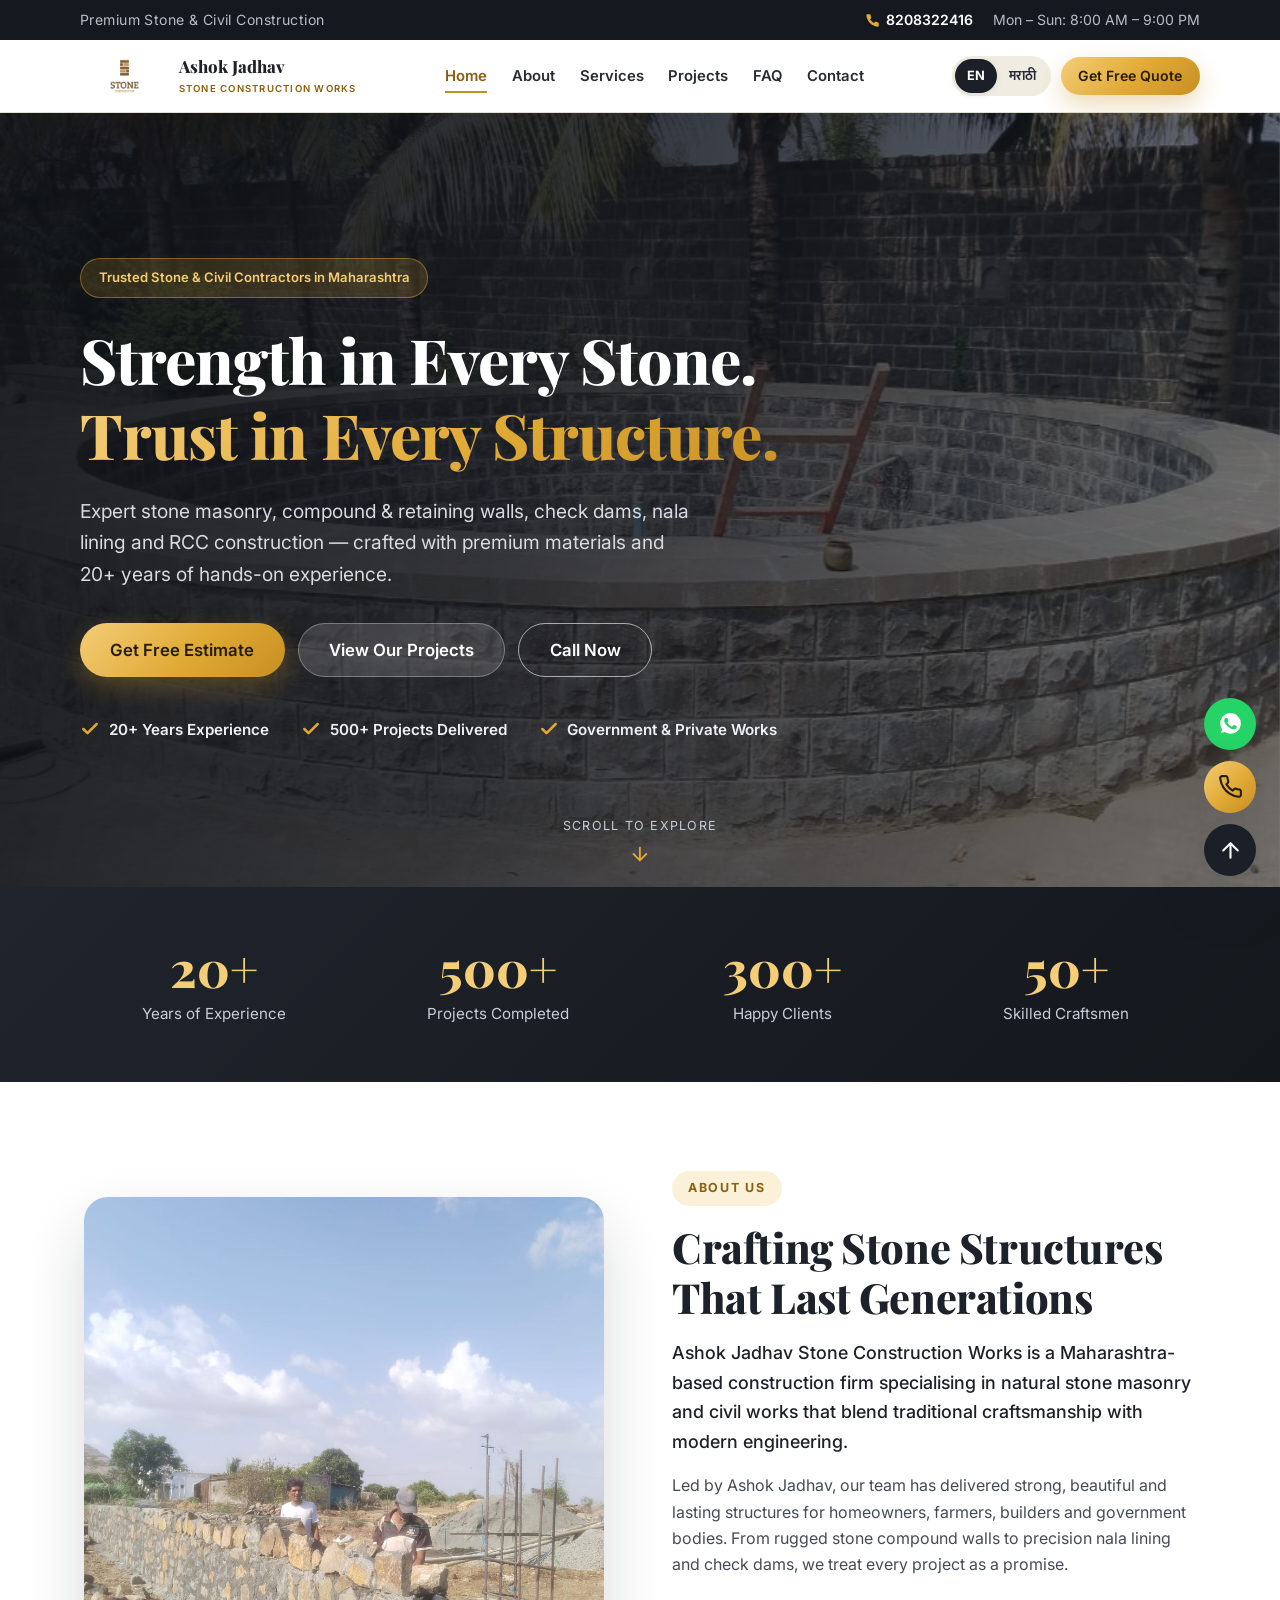
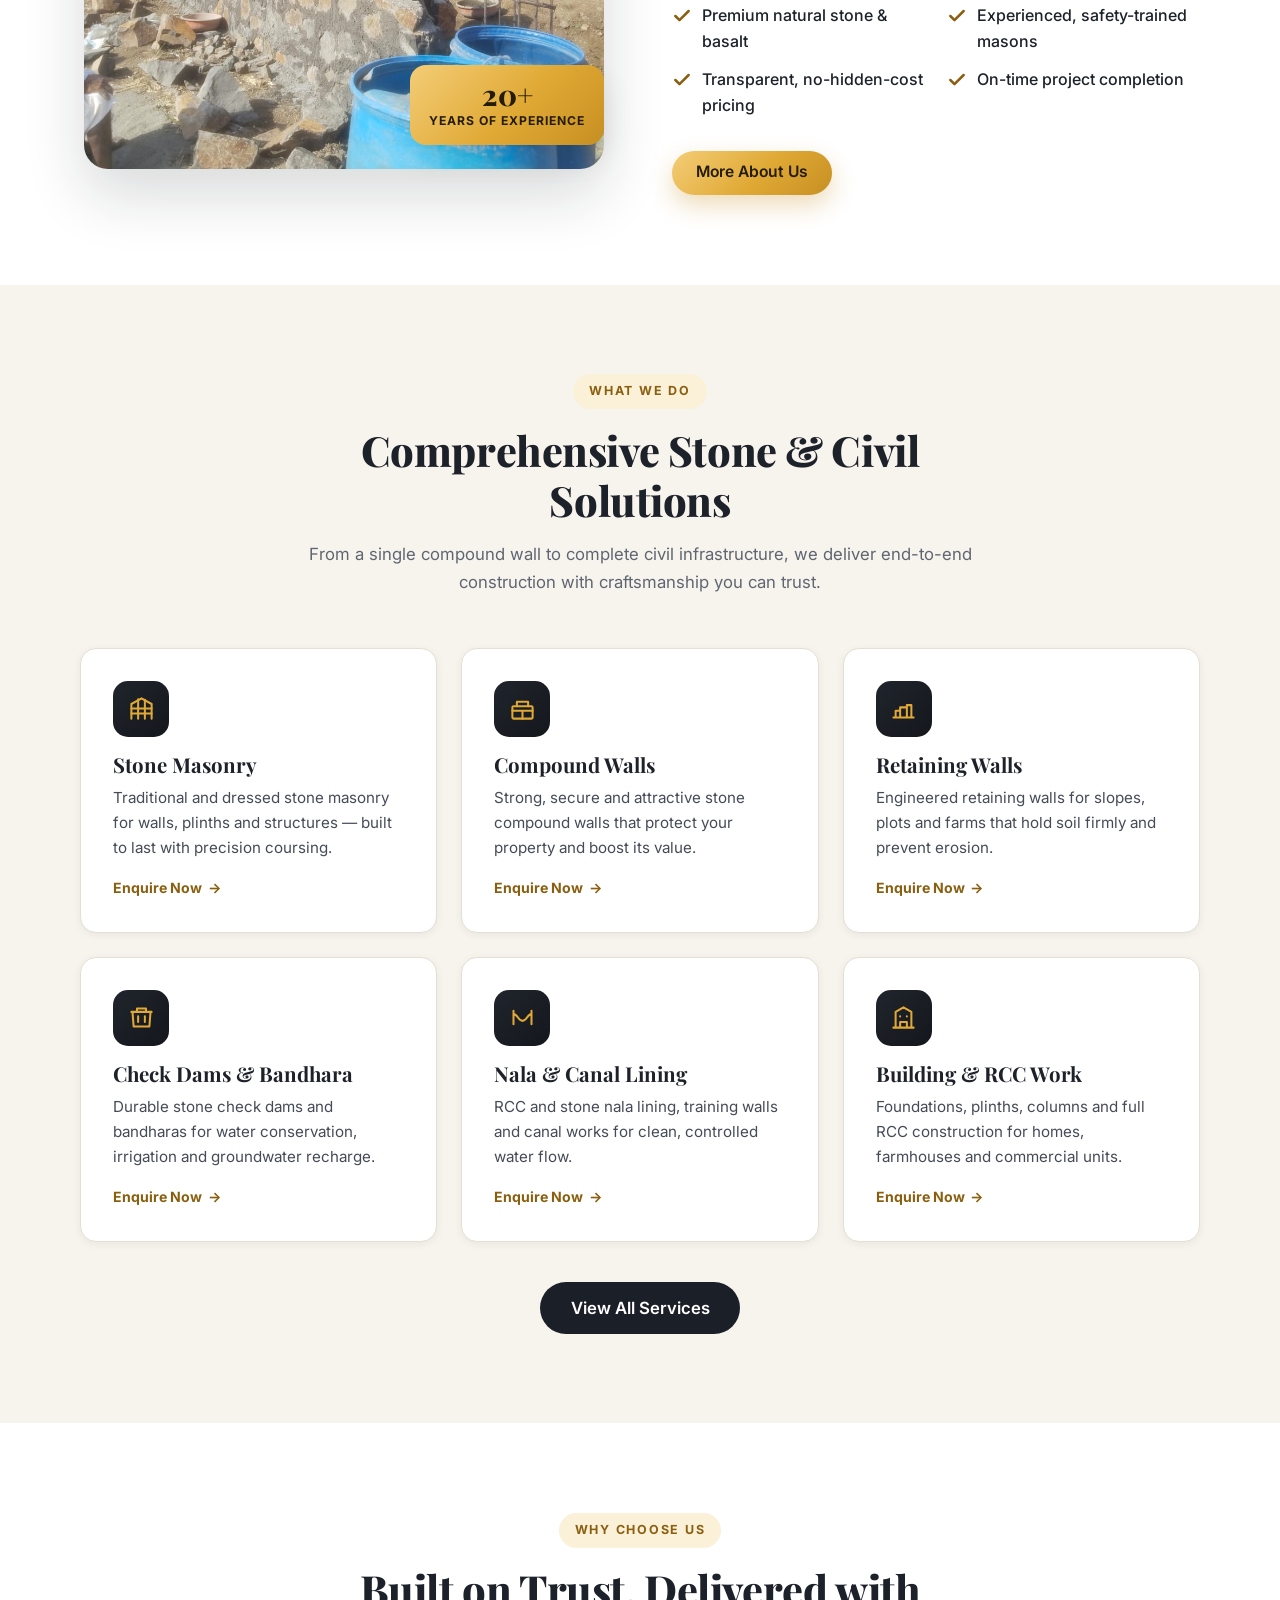
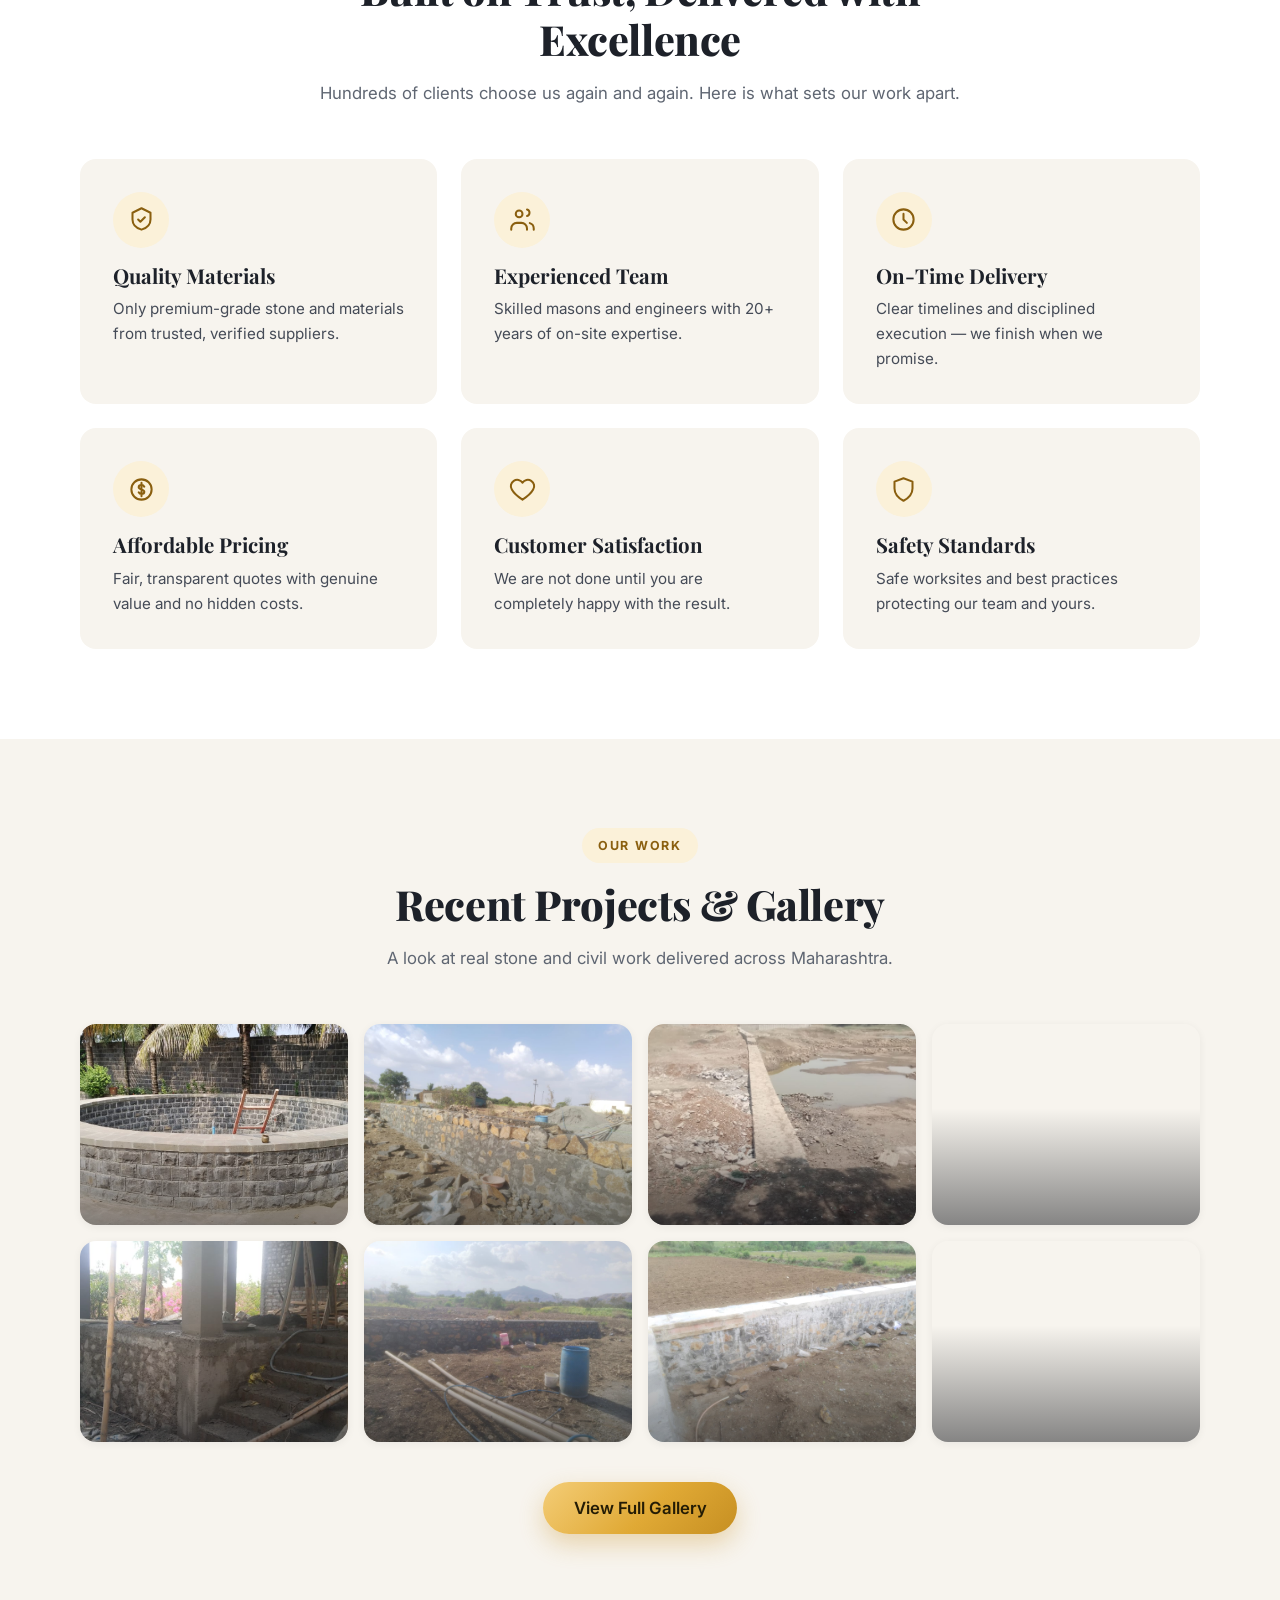
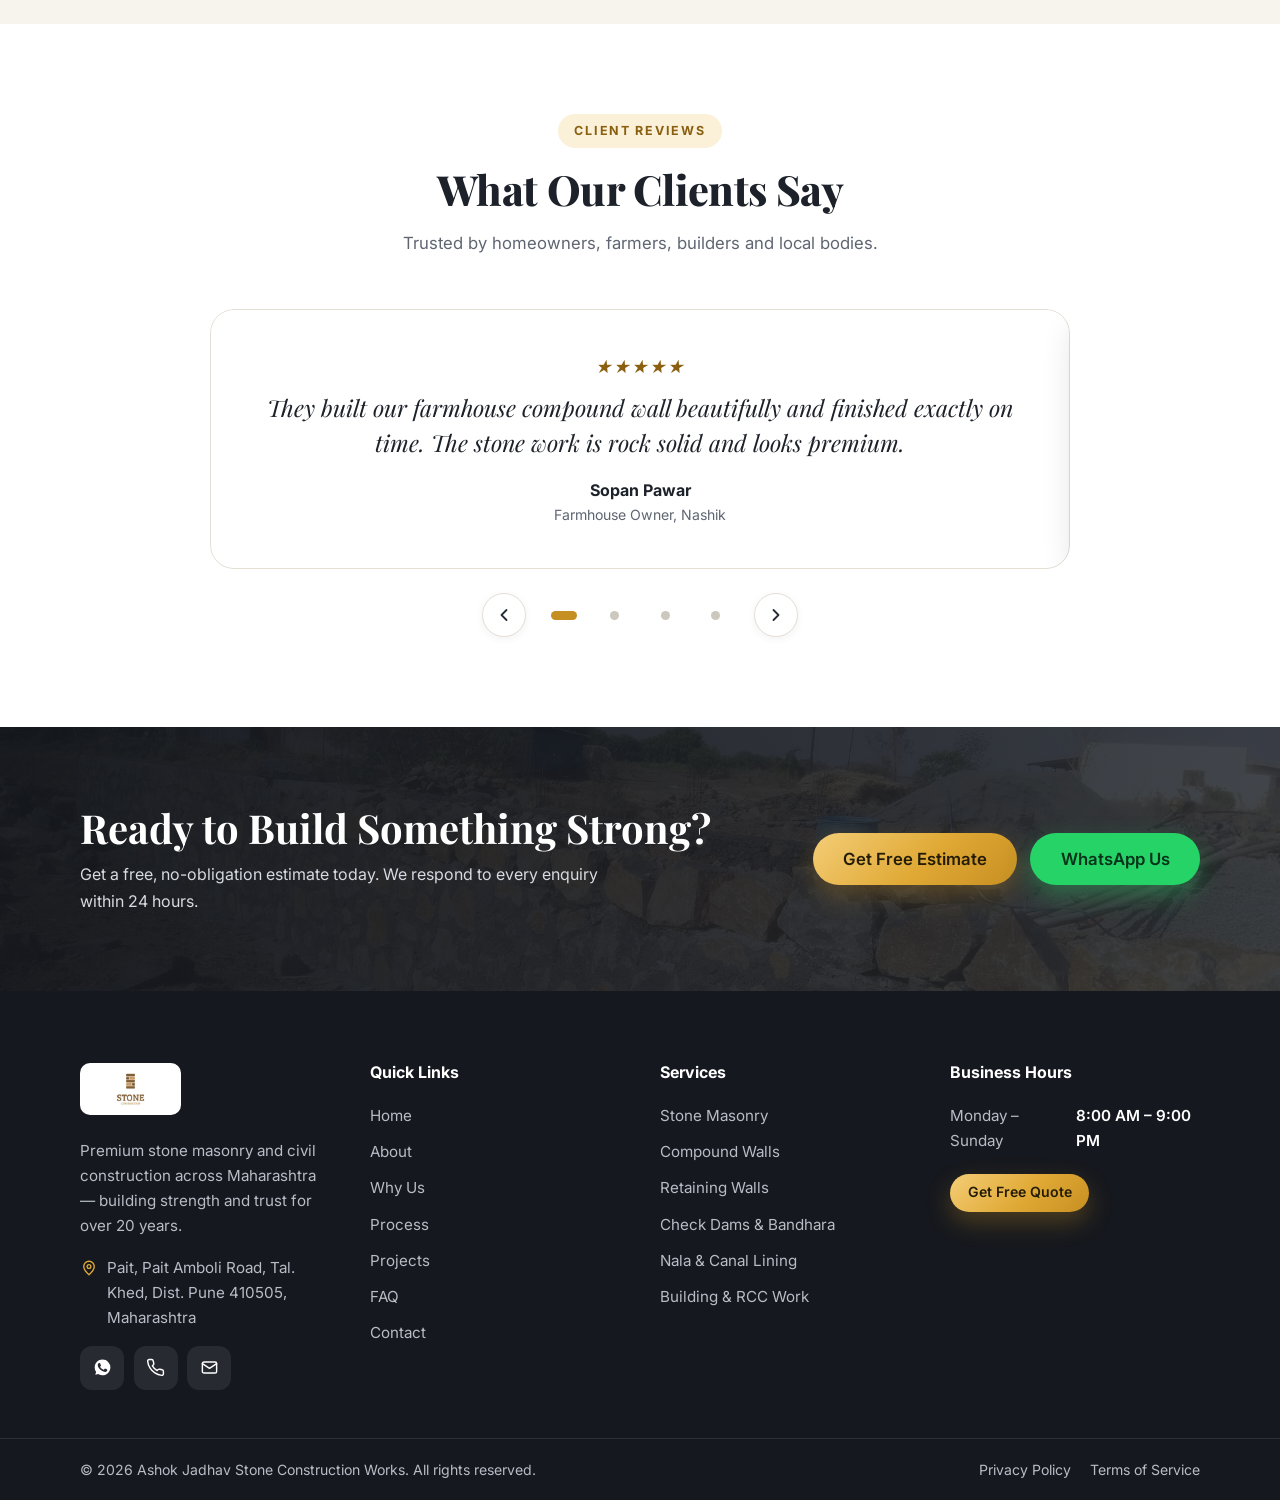
==== commit 87b9734d: "website live today" ====
--- a/index.html
+++ b/index.html
@@ -7,20 +7,25 @@
 <meta name="description" data-i18n-attr="content:meta.home.desc" content="Expert stone masonry, compound and retaining walls, check dams, nala lining and RCC construction across Maharashtra. 20+ years, 500+ projects. Get a free estimate.">
 <meta name="author" content="Ashok Jadhav Stone Construction Works">
 <meta name="theme-color" content="#1b1f27">
-<link rel="canonical" href="https://ashokjadhavstoneworks.com/">
+<link rel="canonical" href="https://ashokstoneworks.com/">
 
 <meta property="og:type" content="website">
 <meta property="og:site_name" content="Ashok Jadhav Stone Construction Works">
 <meta property="og:title" content="Ashok Jadhav Stone Construction Works | Stone &amp; Civil Contractors">
 <meta property="og:description" content="Expert stone masonry, compound and retaining walls, check dams, nala lining and RCC construction across Maharashtra. 20+ years experience.">
-<meta property="og:image" content="https://ashokjadhavstoneworks.com/images/hero-stone-feature.jpg">
-<meta property="og:url" content="https://ashokjadhavstoneworks.com/">
+<meta property="og:image" content="https://ashokstoneworks.com/images/hero-stone-feature.jpg">
+<meta property="og:image:secure_url" content="https://ashokstoneworks.com/images/hero-stone-feature.jpg">
+<meta property="og:image:type" content="image/jpeg">
+<meta property="og:image:width" content="1280">
+<meta property="og:image:height" content="576">
+<meta property="og:image:alt" content="Stone masonry water feature by Ashok Jadhav Stone Construction Works">
+<meta property="og:url" content="https://ashokstoneworks.com/">
 <meta property="og:locale" content="en_IN">
 <meta property="og:locale:alternate" content="mr_IN">
 <meta name="twitter:card" content="summary_large_image">
 <meta name="twitter:title" content="Ashok Jadhav Stone Construction Works">
 <meta name="twitter:description" content="Expert stone masonry and civil construction across Maharashtra. 20+ years, 500+ projects.">
-<meta name="twitter:image" content="https://ashokjadhavstoneworks.com/images/hero-stone-feature.jpg">
+<meta name="twitter:image" content="https://ashokstoneworks.com/images/hero-stone-feature.jpg">
 
 <link rel="icon" href="images/favicon.svg" type="image/svg+xml">
 <link rel="preconnect" href="https://fonts.googleapis.com">
@@ -34,12 +39,12 @@
 {
   "@context": "https://schema.org",
   "@type": "GeneralContractor",
-  "@id": "https://ashokjadhavstoneworks.com/#business",
+  "@id": "https://ashokstoneworks.com/#business",
   "name": "Ashok Jadhav Stone Construction Works",
-  "image": "https://ashokjadhavstoneworks.com/images/hero-stone-feature.jpg",
-  "logo": "https://ashokjadhavstoneworks.com/images/logo.jpg",
+  "image": "https://ashokstoneworks.com/images/hero-stone-feature.jpg",
+  "logo": "https://ashokstoneworks.com/images/logo.jpg",
   "description": "Expert stone masonry, compound and retaining walls, check dams, nala lining and RCC construction across Maharashtra.",
-  "url": "https://ashokjadhavstoneworks.com/",
+  "url": "https://ashokstoneworks.com/",
   "telephone": "+91-8208322416",
   "email": "pashokjadhav8888@gmail.com",
   "priceRange": "$$",
--- a/css/styles.css
+++ b/css/styles.css
@@ -323,17 +323,19 @@
 .brand-text {
     display: flex;
     flex-direction: column;
+    gap: .42rem;
     min-width: 0;
     font-family: var(--font-head);
     font-weight: 800;
     font-size: 1.05rem;
-    line-height: 1.1;
+    line-height: 1.15;
     color: var(--ink);
 }
 .brand-text small {
     font-family: var(--font-body);
     font-weight: 600;
     font-size: .6rem;
+    line-height: 1.3;
     letter-spacing: .13em;
     text-transform: uppercase;
     color: var(--amber-ink);
@@ -1342,6 +1344,8 @@
 /* ---- Small phones ---- */
 @media (max-width: 640px) {
     .topbar-hours { display: none; }
+    /* Grow with content so overflow:hidden cannot clip the last CTA. */
+    .hero { min-height: 0; }
     /* The taller stacked hero leaves no room for the cue without overlapping. */
     .hero-scroll { display: none; }
     .hero-cta .btn { flex: 1 1 220px; }
@@ -1350,19 +1354,31 @@
 }
 
 @media (max-width: 480px) {
-    :root { --nav-h: 64px; }
+    :root { --nav-h: 70px; }
     .topbar { font-size: var(--fs-xs); }
     .topbar-tagline { display: none; }
     .topbar-inner { justify-content: center; }
-    .brand-logo { height: 38px; max-width: 82px; }
-    .brand-text { font-size: .95rem; }
-    /* At this width the descriptor can only fit at an unreadable size, and the
-       company name plus logo already identify the business. */
-    .brand-text small { display: none; }
-    .nav-actions { gap: .35rem; }
+    .brand { flex: 1 1 auto; }
+    .brand-logo { height: 36px; max-width: 72px; }
+    .brand-text { font-size: .92rem; gap: .3rem; }
+    .brand-text small {
+        display: block;
+        font-size: .55rem;
+        letter-spacing: .06em;
+        white-space: nowrap;
+    }
+    .nav-actions { gap: .35rem; flex-shrink: 0; }
     .lang-btn { padding: .3rem .55rem; font-size: .74rem; }
-    .hero-cta { width: 100%; }
-    .hero-cta .btn { width: 100%; flex: 1 1 100%; }
+    .hero { padding-block: 2.1rem 2.35rem; }
+    .hero-badge { margin-bottom: var(--s-3); }
+    .hero-subtitle { margin-top: var(--s-4); }
+    .hero-cta { width: 100%; margin-top: var(--s-5); gap: .65rem; }
+    .hero-cta .btn { width: 100%; flex: 1 1 100%; padding: .85rem 1.15rem; }
+    .hero-cta .btn-outline {
+        background: rgba(255, 255, 255, .12);
+        border-color: rgba(255, 255, 255, .88);
+    }
+    .hero-trust { margin-top: var(--s-5); }
     .about-badge { right: 8px; bottom: 12px; padding: .7rem 1rem; }
     .about-badge-num { font-size: 1.5rem; }
     .fab { width: 48px; height: 48px; }
@@ -1370,7 +1386,9 @@
 }
 
 @media (max-width: 360px) {
-    .brand-text { display: none; }
+    .brand-logo { height: 32px; max-width: 60px; }
+    .brand-text { font-size: .86rem; }
+    .brand-text small { font-size: .46rem; letter-spacing: .04em; }
     .lang-btn { padding: .3rem .45rem; }
 }
 
